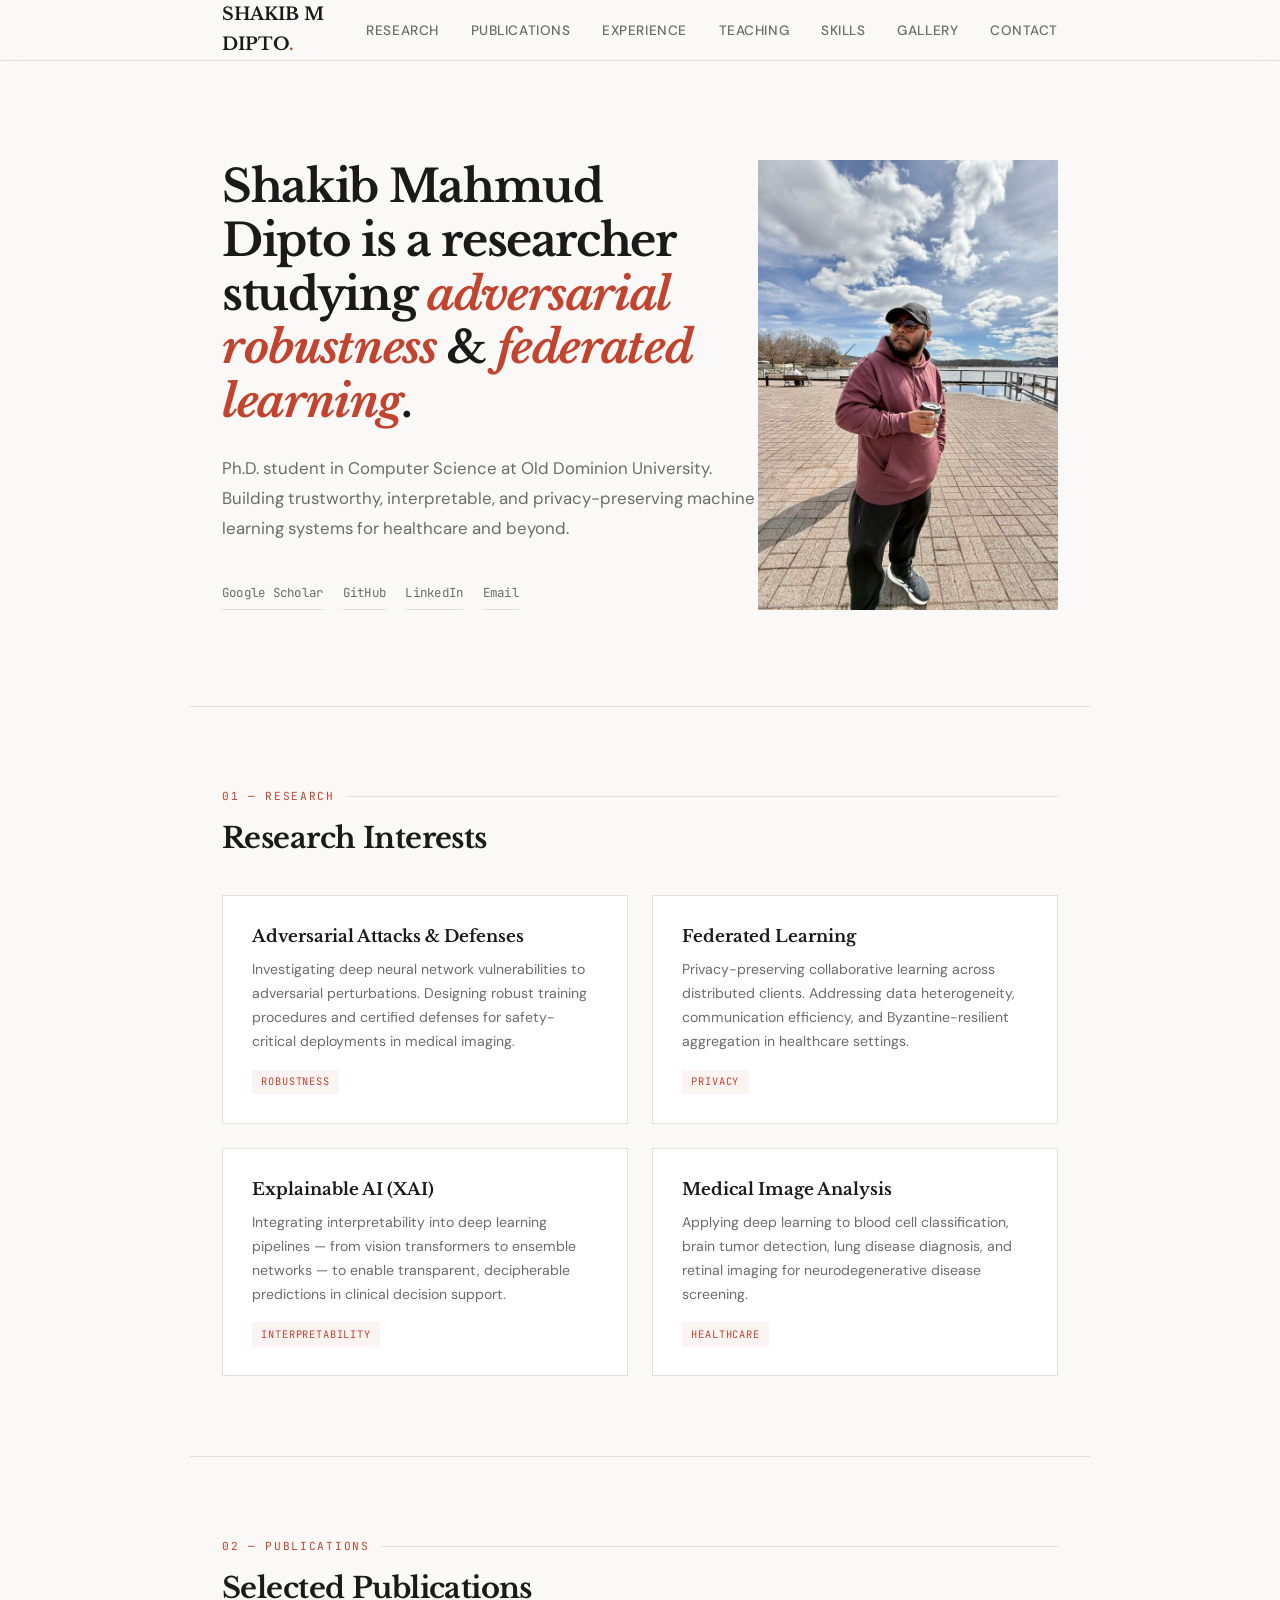
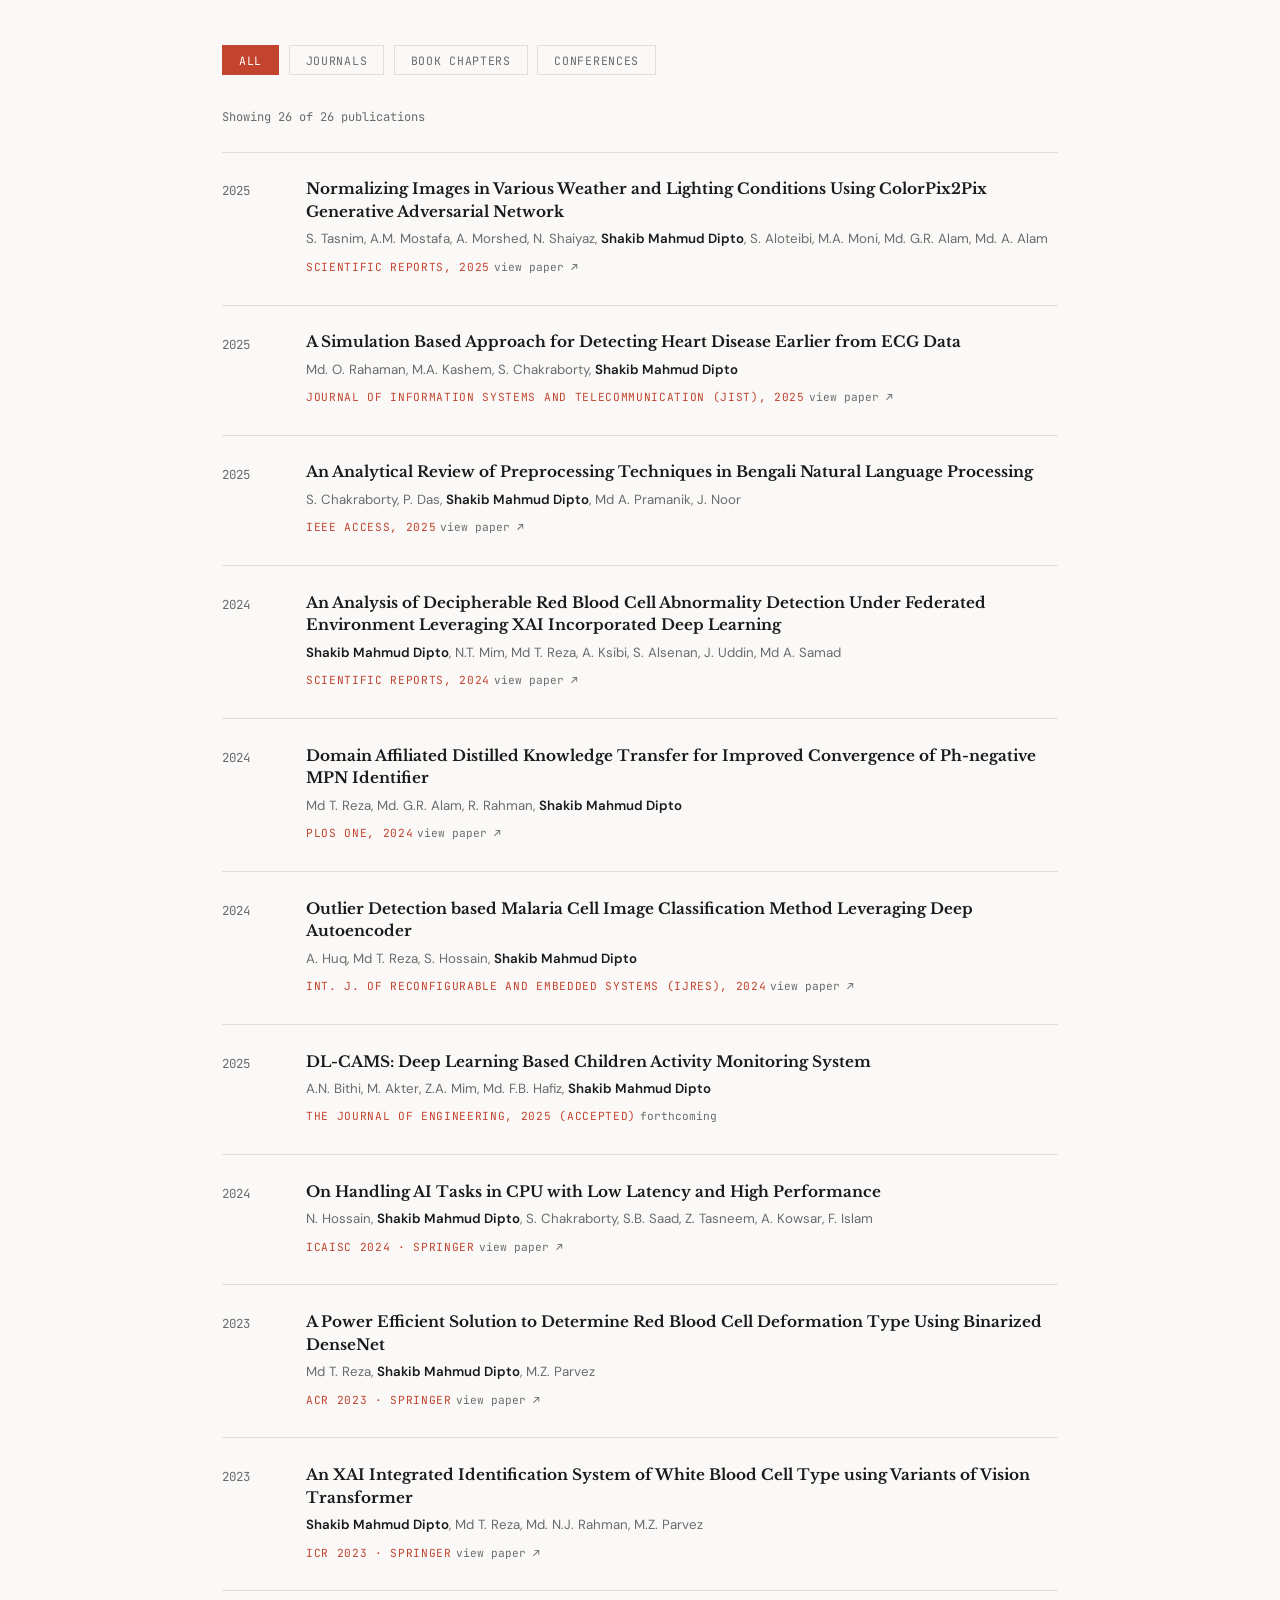
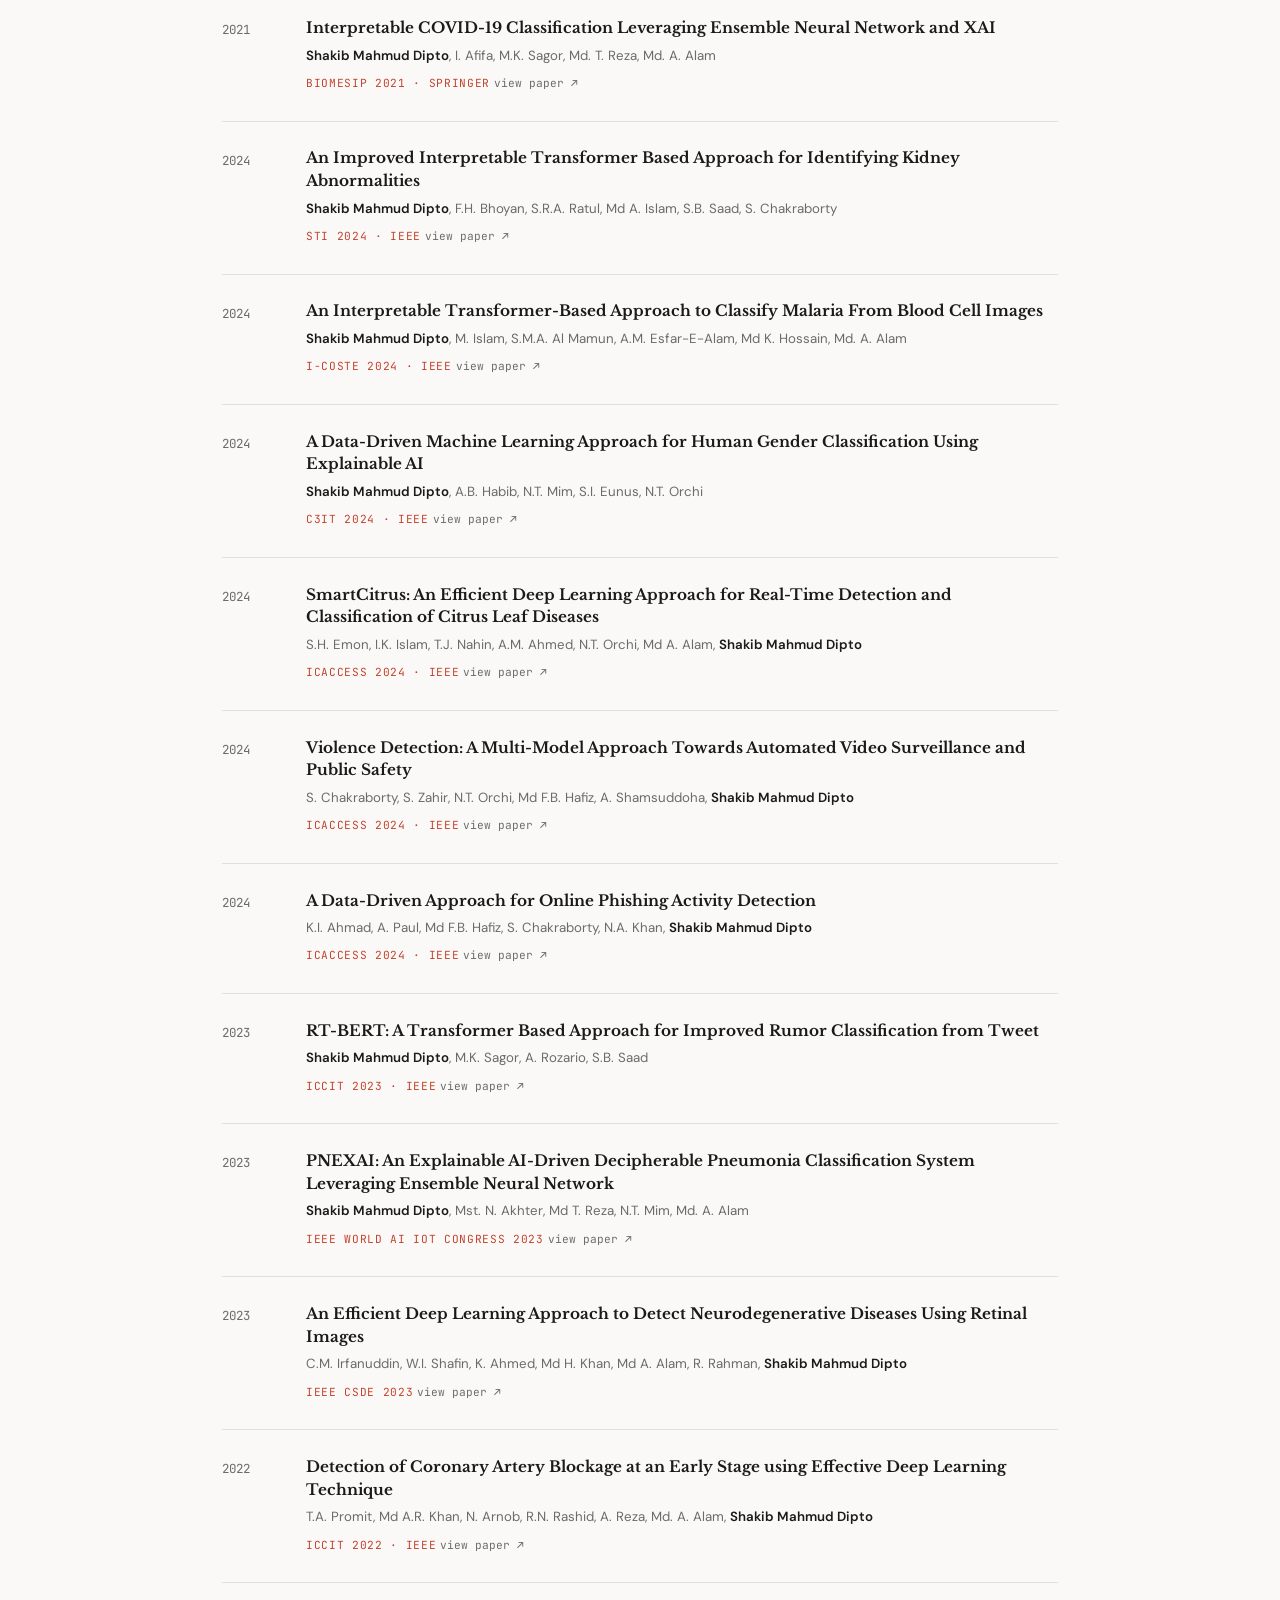
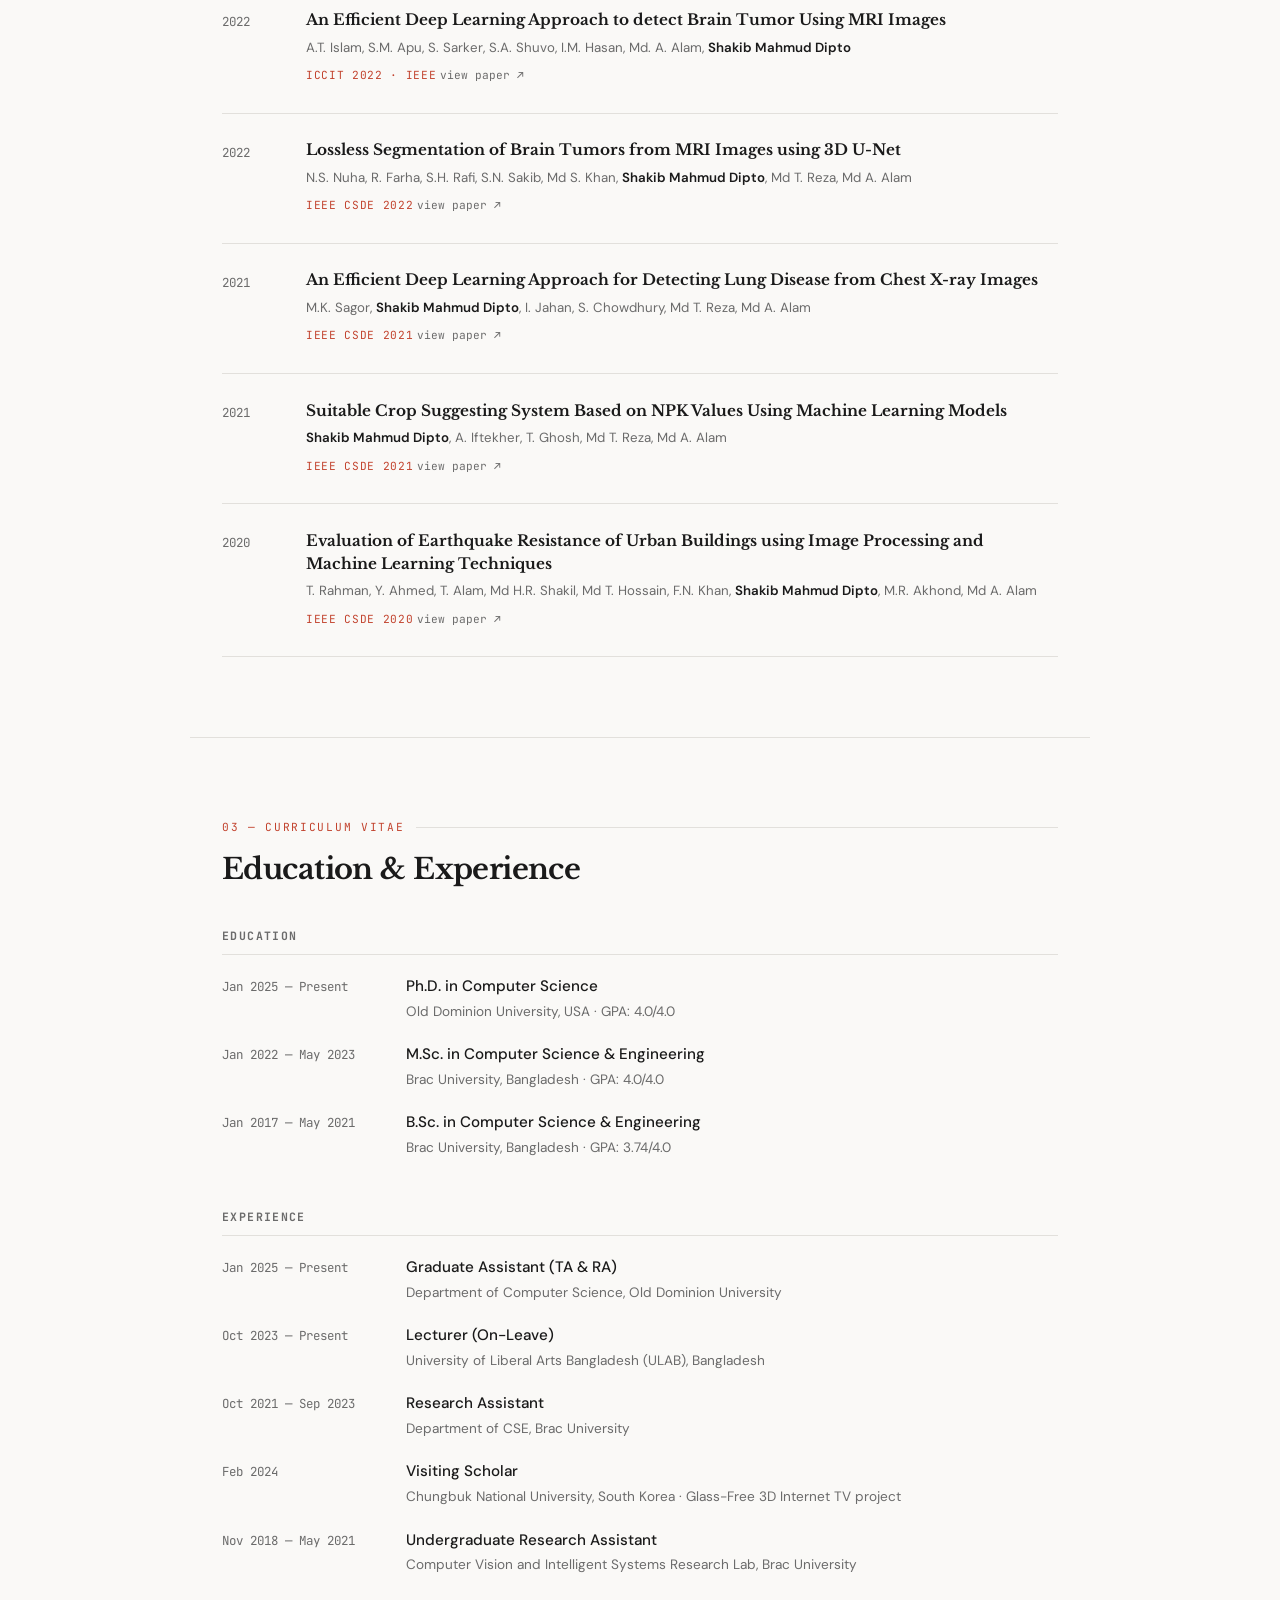
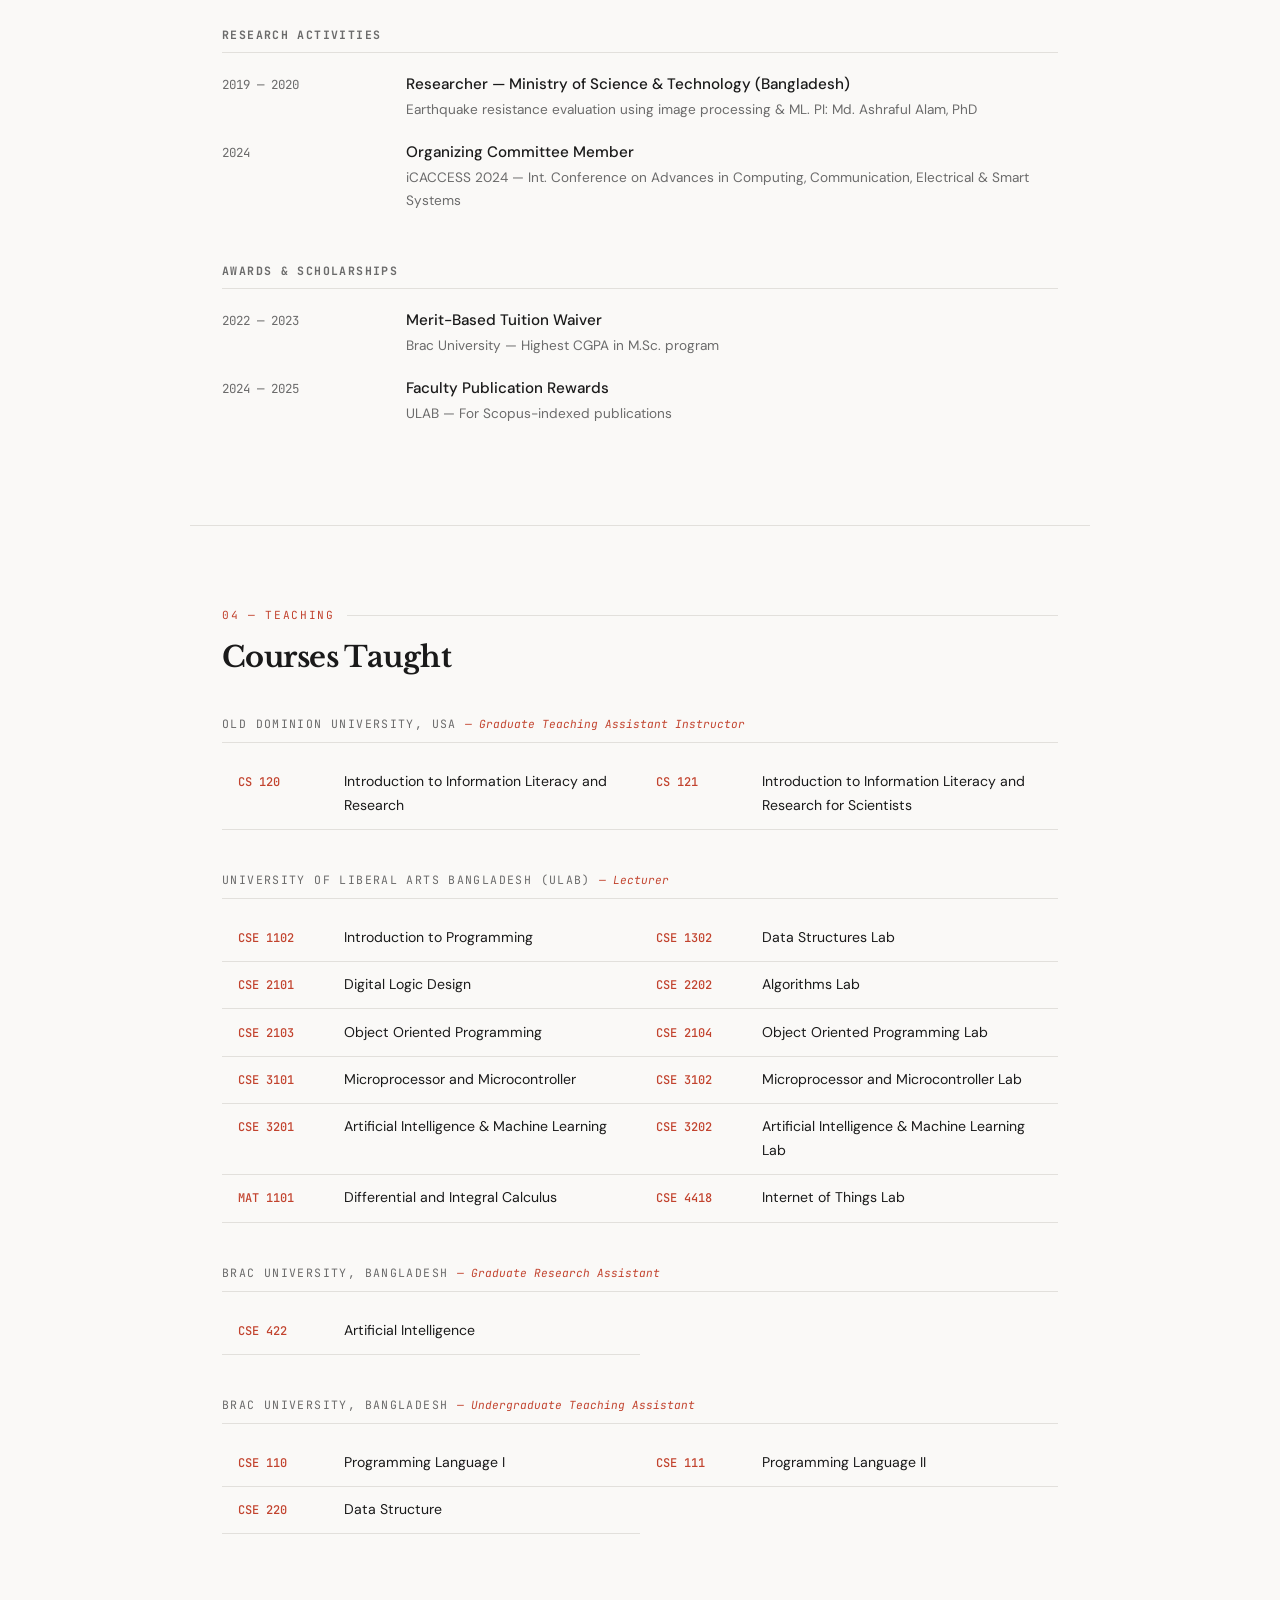
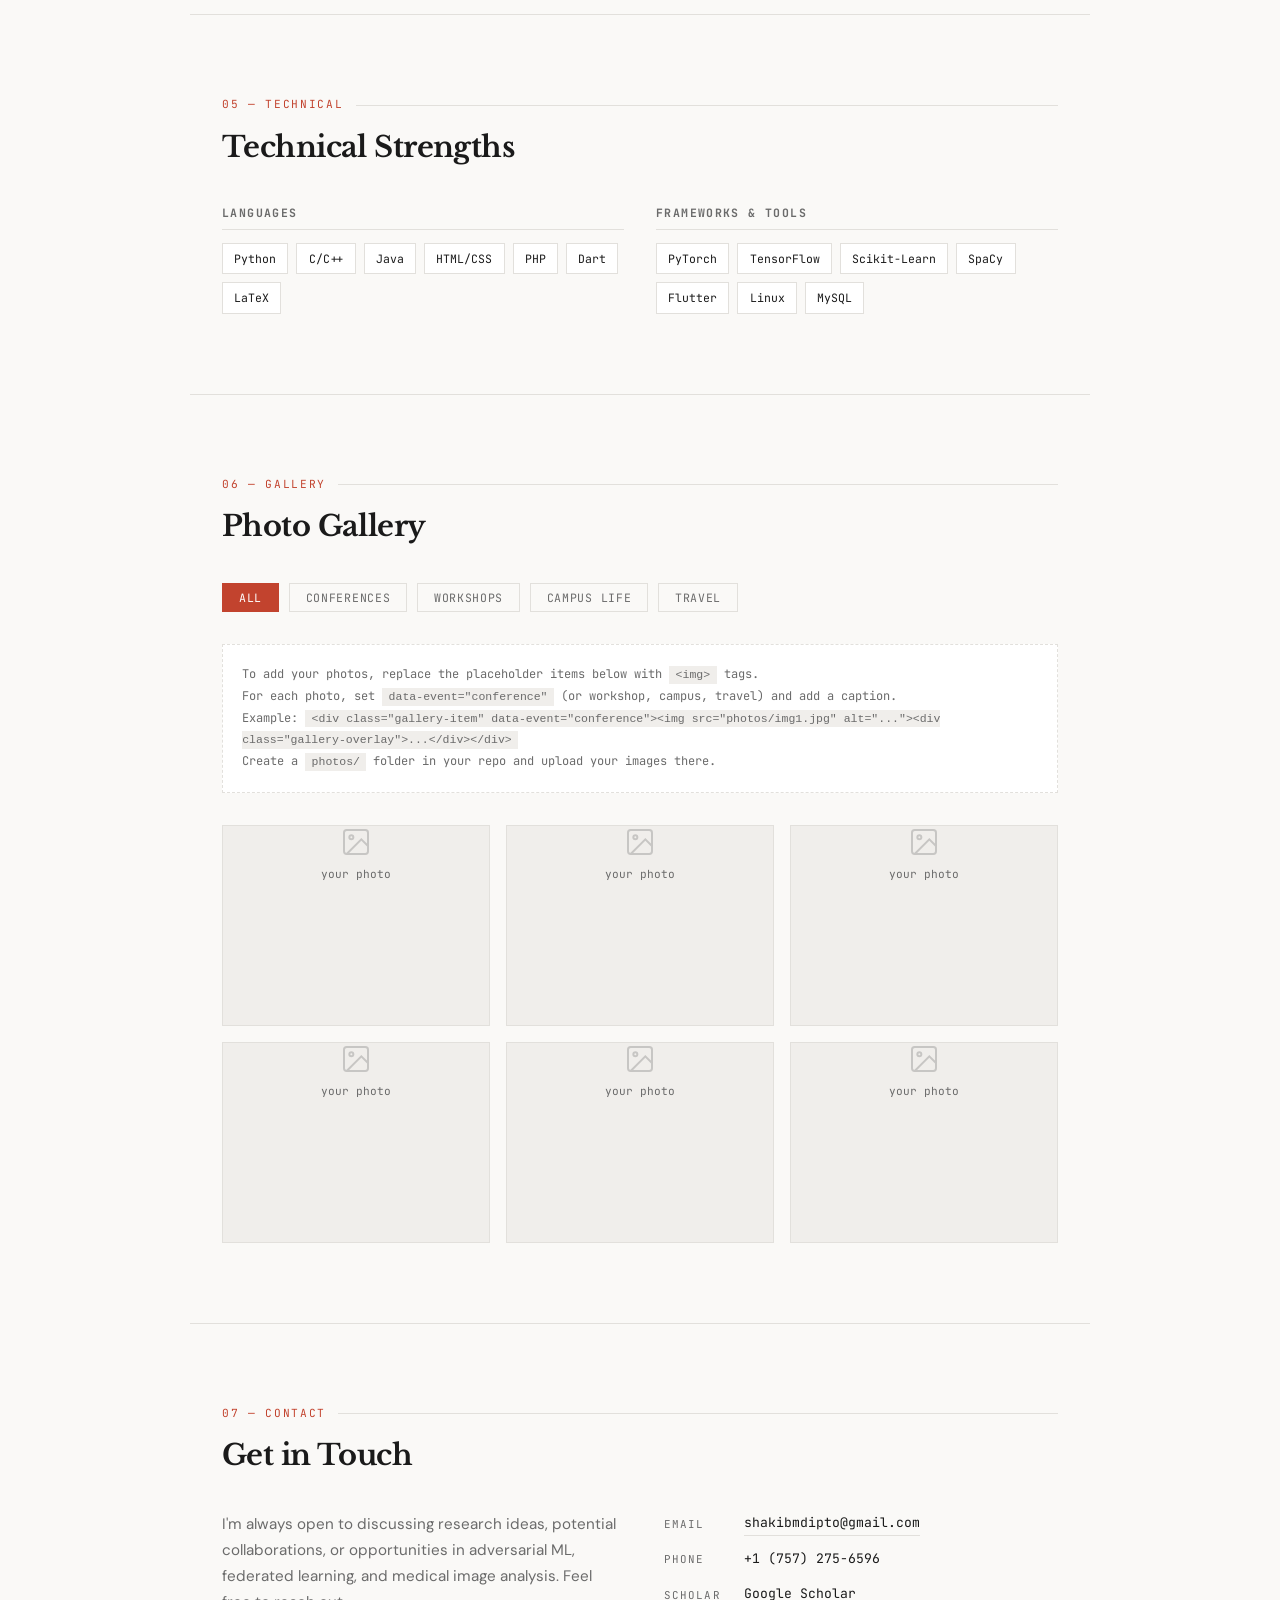
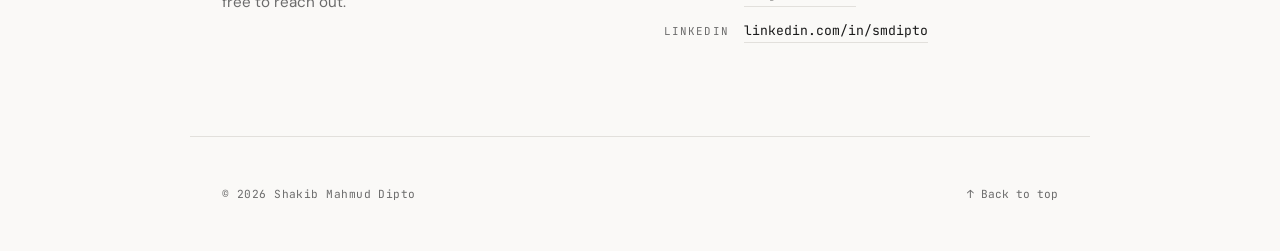
==== index.html @ e820f584 "Update index.html" ====
<!DOCTYPE html>
<html lang="en">
<head>
<meta charset="UTF-8">
<meta name="viewport" content="width=device-width, initial-scale=1.0">
<title>Shakib Mahmud Dipto — Researcher</title>
<link href="https://fonts.googleapis.com/css2?family=Libre+Baskerville:ital,wght@0,400;0,700;1,400&family=DM+Sans:ital,opsz,wght@0,9..40,300;0,9..40,400;0,9..40,500;1,9..40,400&family=JetBrains+Mono:wght@400;500&display=swap" rel="stylesheet">
<style>
  :root {
    --ink: #1a1a1a;
    --paper: #faf9f7;
    --accent: #c2432e;
    --muted: #6b6b6b;
    --border: #e2e0dc;
    --highlight: #f0eeeb;
    --serif: 'Libre Baskerville', Georgia, serif;
    --sans: 'DM Sans', sans-serif;
    --mono: 'JetBrains Mono', monospace;
  }

  * { margin: 0; padding: 0; box-sizing: border-box; }
  html { scroll-behavior: smooth; }

  body {
    font-family: var(--sans);
    background: var(--paper);
    color: var(--ink);
    font-size: 16px;
    line-height: 1.7;
    -webkit-font-smoothing: antialiased;
  }

  ::selection { background: var(--accent); color: white; }

  /* ── NAV ── */
  nav {
    position: fixed; top: 0; width: 100%; z-index: 100;
    background: rgba(250, 249, 247, 0.85);
    backdrop-filter: blur(16px); -webkit-backdrop-filter: blur(16px);
    border-bottom: 1px solid var(--border);
    transition: box-shadow 0.3s;
  }
  nav.scrolled { box-shadow: 0 1px 12px rgba(0,0,0,0.06); }

  nav .nav-inner {
    max-width: 900px; margin: 0 auto; padding: 0 2rem;
    display: flex; justify-content: space-between; align-items: center; height: 60px;
  }

  nav .logo {
    font-family: var(--serif); font-size: 1.1rem; font-weight: 700;
    color: var(--ink); text-decoration: none; letter-spacing: -0.02em;
  }
  nav .logo span { color: var(--accent); }

  nav ul { list-style: none; display: flex; gap: 2rem; }

  nav a {
    text-decoration: none; color: var(--muted); font-size: 0.85rem;
    font-weight: 500; letter-spacing: 0.04em; text-transform: uppercase;
    transition: color 0.2s; position: relative;
  }
  nav ul a::after {
    content: ''; position: absolute; bottom: -4px; left: 0;
    width: 0; height: 1.5px; background: var(--accent); transition: width 0.25s ease;
  }
  nav ul a:hover { color: var(--ink); }
  nav ul a:hover::after { width: 100%; }

  .menu-toggle {
    display: none; background: none; border: none; cursor: pointer;
    width: 28px; height: 20px; position: relative; z-index: 110;
  }
  .menu-toggle span {
    display: block; width: 100%; height: 2px; background: var(--ink);
    position: absolute; left: 0; transition: all 0.3s ease;
  }
  .menu-toggle span:nth-child(1) { top: 0; }
  .menu-toggle span:nth-child(2) { top: 9px; }
  .menu-toggle span:nth-child(3) { top: 18px; }
  .menu-toggle.active span:nth-child(1) { top: 9px; transform: rotate(45deg); }
  .menu-toggle.active span:nth-child(2) { opacity: 0; }
  .menu-toggle.active span:nth-child(3) { top: 9px; transform: rotate(-45deg); }

  /* ── HERO ── */
  .hero {
    max-width: 900px; margin: 0 auto;
    padding: 10rem 2rem 6rem;
    display: grid; grid-template-columns: 1fr 300px; gap: 0; align-items: stretch;
  }

  .hero h1 {
    font-family: var(--serif); font-size: 2.8rem; font-weight: 700;
    line-height: 1.2; letter-spacing: -0.03em; padding-right: 2rem;
  }
  .hero h1 em { font-style: italic; color: var(--accent); }

  .hero p {
    margin-top: 1.5rem; font-size: 1.05rem; color: var(--muted);
    max-width: 540px; line-height: 1.8;
  }

  .hero-links { margin-top: 2rem; display: flex; gap: 1.2rem; flex-wrap: wrap; }
  .hero-links a {
    font-family: var(--mono); font-size: 0.78rem; color: var(--muted);
    text-decoration: none; padding: 0.4rem 0; border-bottom: 1px solid var(--border);
    transition: all 0.2s; letter-spacing: 0.02em;
  }
  .hero-links a:hover { color: var(--accent); border-color: var(--accent); }

  .hero-photo {
    width: 100%; height: 100%; min-height: 320px;
    display: flex; align-items: center; justify-content: center;
    font-family: var(--mono); font-size: 0.7rem; color: var(--muted);
    position: relative; overflow: hidden;
  }
  .hero-photo img {
    width: 100%; height: 100%; object-fit: cover; object-position: center top;
  }

  /* ── SECTIONS ── */
  section { max-width: 900px; margin: 0 auto; padding: 5rem 2rem; }

  .section-label {
    font-family: var(--mono); font-size: 0.7rem; text-transform: uppercase;
    letter-spacing: 0.15em; color: var(--accent); margin-bottom: 0.5rem;
    display: flex; align-items: center; gap: 0.75rem;
  }
  .section-label::after { content: ''; flex: 1; height: 1px; background: var(--border); }

  section h2 {
    font-family: var(--serif); font-size: 1.8rem; font-weight: 700;
    letter-spacing: -0.02em; margin-bottom: 2rem;
  }

  .divider { max-width: 900px; margin: 0 auto; padding: 0 2rem; height: 1px; background: var(--border); }

  /* ── RESEARCH ── */
  .research-grid { display: grid; grid-template-columns: 1fr 1fr; gap: 1.5rem; }

  .research-card {
    border: 1px solid var(--border); padding: 1.8rem; transition: all 0.3s ease;
    position: relative; background: white;
  }
  .research-card::before {
    content: ''; position: absolute; top: 0; left: 0; width: 3px; height: 0;
    background: var(--accent); transition: height 0.3s ease;
  }
  .research-card:hover {
    border-color: var(--accent); transform: translateY(-2px);
    box-shadow: 0 4px 20px rgba(0,0,0,0.04);
  }
  .research-card:hover::before { height: 100%; }

  .research-card h3 {
    font-family: var(--serif); font-size: 1.05rem; font-weight: 700;
    margin-bottom: 0.6rem; line-height: 1.4;
  }
  .research-card p { font-size: 0.88rem; color: var(--muted); line-height: 1.7; }

  .research-tag {
    display: inline-block; font-family: var(--mono); font-size: 0.65rem;
    text-transform: uppercase; letter-spacing: 0.08em; color: var(--accent);
    background: rgba(194, 67, 46, 0.06); padding: 0.2rem 0.6rem; margin-top: 1rem;
  }

  /* ── PUBLICATIONS ── */
  .pub-filter-bar {
    display: flex; gap: 0.6rem; margin-bottom: 2rem; flex-wrap: wrap;
  }
  .pub-filter-btn {
    font-family: var(--mono); font-size: 0.72rem; text-transform: uppercase;
    letter-spacing: 0.06em; padding: 0.4rem 1rem; border: 1px solid var(--border);
    background: none; color: var(--muted); cursor: pointer; transition: all 0.2s;
  }
  .pub-filter-btn:hover { border-color: var(--accent); color: var(--accent); }
  .pub-filter-btn.active {
    background: var(--accent); color: white; border-color: var(--accent);
  }

  .pub-list { list-style: none; }

  .pub-item {
    padding: 1.6rem 0; border-bottom: 1px solid var(--border);
    display: grid; grid-template-columns: 60px 1fr; gap: 1.5rem;
    align-items: start; transition: all 0.2s; cursor: pointer;
    text-decoration: none; color: inherit;
  }
  .pub-item:first-child { border-top: 1px solid var(--border); }
  .pub-item:hover { background: var(--highlight); margin: 0 -1rem; padding-left: 1rem; padding-right: 1rem; }
  .pub-item.hidden { display: none; }

  .pub-external-icon {
    font-family: var(--mono); font-size: 0.7rem; color: var(--muted);
    margin-top: 0.5rem; display: inline-flex; align-items: center; gap: 0.3rem;
    transition: color 0.2s;
  }
  .pub-item:hover .pub-external-icon { color: var(--accent); }

  .pub-year { font-family: var(--mono); font-size: 0.78rem; color: var(--muted); padding-top: 0.15rem; }

  .pub-content h3 {
    font-family: var(--serif); font-size: 0.95rem; font-weight: 700;
    line-height: 1.5; margin-bottom: 0.3rem;
  }
  .pub-authors { font-size: 0.83rem; color: var(--muted); line-height: 1.6; }
  .pub-authors strong { color: var(--ink); font-weight: 600; }

  .pub-venue {
    font-family: var(--mono); font-size: 0.7rem; color: var(--accent);
    text-transform: uppercase; letter-spacing: 0.06em; margin-top: 0.4rem;
    display: inline-block;
  }

  .pub-links { margin-top: 0.5rem; display: flex; gap: 1rem; }
  .pub-links a {
    font-family: var(--mono); font-size: 0.7rem; color: var(--muted);
    text-decoration: none; border-bottom: 1px solid transparent; transition: all 0.2s;
  }
  .pub-links a:hover { color: var(--accent); border-color: var(--accent); }

  .pub-count {
    font-family: var(--mono); font-size: 0.75rem; color: var(--muted);
    margin-bottom: 1.5rem;
  }

  /* ── CV ── */
  .cv-section { margin-bottom: 3rem; }
  .cv-section:last-child { margin-bottom: 0; }

  .cv-section h3 {
    font-family: var(--mono); font-size: 0.72rem; text-transform: uppercase;
    letter-spacing: 0.12em; color: var(--muted); margin-bottom: 1.2rem;
    padding-bottom: 0.5rem; border-bottom: 1px solid var(--border);
  }

  .cv-entry {
    display: grid; grid-template-columns: 160px 1fr; gap: 1.5rem;
    margin-bottom: 1.2rem; align-items: baseline;
  }
  .cv-date { font-family: var(--mono); font-size: 0.78rem; color: var(--muted); }
  .cv-detail h4 { font-size: 0.95rem; font-weight: 500; }
  .cv-detail p { font-size: 0.85rem; color: var(--muted); }

  /* ── SKILLS ── */
  .skills-grid { display: grid; grid-template-columns: 1fr 1fr; gap: 2rem; }
  .skill-group h3 {
    font-family: var(--mono); font-size: 0.72rem; text-transform: uppercase;
    letter-spacing: 0.12em; color: var(--muted); margin-bottom: 0.8rem;
    padding-bottom: 0.4rem; border-bottom: 1px solid var(--border);
  }
  .skill-tags { display: flex; gap: 0.5rem; flex-wrap: wrap; }
  .skill-tag {
    font-family: var(--mono); font-size: 0.72rem; padding: 0.3rem 0.7rem;
    border: 1px solid var(--border); color: var(--ink); background: white;
    transition: all 0.2s;
  }
  .skill-tag:hover { border-color: var(--accent); color: var(--accent); }

  /* ── CONTACT ── */
  .contact-grid { display: grid; grid-template-columns: 1fr 1fr; gap: 3rem; }
  .contact-text p { color: var(--muted); font-size: 0.95rem; margin-bottom: 2rem; }
  .contact-info { list-style: none; }
  .contact-info li {
    font-family: var(--mono); font-size: 0.82rem; margin-bottom: 0.8rem;
    display: flex; gap: 0.6rem; align-items: center;
  }
  .contact-info li span.label {
    color: var(--muted); min-width: 70px; text-transform: uppercase;
    font-size: 0.68rem; letter-spacing: 0.1em;
  }
  .contact-info li a {
    color: var(--ink); text-decoration: none; border-bottom: 1px solid var(--border);
    transition: all 0.2s;
  }
  .contact-info li a:hover { color: var(--accent); border-color: var(--accent); }

  /* ── FOOTER ── */
  footer {
    max-width: 900px; margin: 0 auto; padding: 3rem 2rem;
    border-top: 1px solid var(--border);
    display: flex; justify-content: space-between; align-items: center;
  }
  footer p { font-family: var(--mono); font-size: 0.7rem; color: var(--muted); letter-spacing: 0.04em; }
  .back-to-top {
    font-family: var(--mono); font-size: 0.7rem; color: var(--muted);
    text-decoration: none; transition: color 0.2s;
  }
  .back-to-top:hover { color: var(--accent); }

  /* ── TEACHING ── */
  .teaching-block { margin-bottom: 2.5rem; }
  .teaching-block:last-child { margin-bottom: 0; }

  .teaching-block-header {
    font-family: var(--mono); font-size: 0.72rem; text-transform: uppercase;
    letter-spacing: 0.12em; color: var(--muted); margin-bottom: 1rem;
    padding-bottom: 0.5rem; border-bottom: 1px solid var(--border);
  }
  .teaching-block-header span {
    font-style: italic; text-transform: none; letter-spacing: 0;
    color: var(--accent); font-size: 0.7rem;
  }

  .course-grid {
    display: grid; grid-template-columns: 1fr 1fr; gap: 0;
  }
  .course-item {
    display: flex; align-items: baseline; gap: 1rem;
    padding: 0.7rem 1rem; border-bottom: 1px solid var(--border);
    transition: background 0.2s;
  }
  .course-item:hover { background: var(--highlight); }
  .course-code {
    font-family: var(--mono); font-size: 0.75rem; font-weight: 500;
    color: var(--accent); white-space: nowrap; min-width: 90px;
  }
  .course-name {
    font-size: 0.88rem; color: var(--ink);
  }
  .teaching-note {
    font-family: var(--mono); font-size: 0.72rem; color: var(--muted);
    margin-bottom: 1.5rem; font-style: italic;
  }

  @media (max-width: 768px) {
    .course-grid { grid-template-columns: 1fr; }
  }

  /* ── GALLERY ── */
  .gallery-filter-bar {
    display: flex; gap: 0.6rem; margin-bottom: 2rem; flex-wrap: wrap;
  }
  .gallery-filter-btn {
    font-family: var(--mono); font-size: 0.72rem; text-transform: uppercase;
    letter-spacing: 0.06em; padding: 0.4rem 1rem; border: 1px solid var(--border);
    background: none; color: var(--muted); cursor: pointer; transition: all 0.2s;
  }
  .gallery-filter-btn:hover { border-color: var(--accent); color: var(--accent); }
  .gallery-filter-btn.active {
    background: var(--accent); color: white; border-color: var(--accent);
  }

  .gallery-grid {
    display: grid; grid-template-columns: repeat(3, 1fr); gap: 1rem;
  }

  .gallery-item {
    position: relative; overflow: hidden; border: 1px solid var(--border);
    aspect-ratio: 4/3; cursor: pointer; background: var(--highlight);
    transition: all 0.3s ease;
  }
  .gallery-item.hidden { display: none; }
  .gallery-item:hover { border-color: var(--accent); transform: translateY(-2px); box-shadow: 0 4px 20px rgba(0,0,0,0.06); }

  .gallery-item img {
    width: 100%; height: 100%; object-fit: cover;
    transition: transform 0.4s ease;
  }
  .gallery-item:hover img { transform: scale(1.05); }

  .gallery-overlay {
    position: absolute; bottom: 0; left: 0; right: 0;
    padding: 1.2rem; background: linear-gradient(transparent, rgba(0,0,0,0.75));
    transform: translateY(100%); transition: transform 0.3s ease;
  }
  .gallery-item:hover .gallery-overlay { transform: translateY(0); }

  .gallery-overlay h4 {
    font-family: var(--sans); font-size: 0.85rem; font-weight: 500;
    color: white; margin-bottom: 0.15rem;
  }
  .gallery-overlay span {
    font-family: var(--mono); font-size: 0.65rem; color: rgba(255,255,255,0.7);
    text-transform: uppercase; letter-spacing: 0.06em;
  }

  .gallery-placeholder {
    display: flex; flex-direction: column; align-items: center; justify-content: center;
    font-family: var(--mono); font-size: 0.7rem; color: var(--muted);
    gap: 0.4rem;
  }
  .gallery-placeholder svg { opacity: 0.3; }

  /* Lightbox */
  .lightbox {
    display: none; position: fixed; inset: 0; z-index: 1000;
    background: rgba(0,0,0,0.9); align-items: center; justify-content: center;
    opacity: 0; transition: opacity 0.3s ease;
  }
  .lightbox.active { display: flex; opacity: 1; }

  .lightbox img {
    max-width: 90vw; max-height: 85vh; object-fit: contain;
    border: 2px solid rgba(255,255,255,0.1);
  }

  .lightbox-caption {
    position: absolute; bottom: 2rem; left: 50%; transform: translateX(-50%);
    text-align: center; color: white;
  }
  .lightbox-caption h4 {
    font-family: var(--sans); font-size: 1rem; font-weight: 500; margin-bottom: 0.2rem;
  }
  .lightbox-caption span {
    font-family: var(--mono); font-size: 0.72rem; color: rgba(255,255,255,0.6);
    text-transform: uppercase; letter-spacing: 0.06em;
  }

  .lightbox-close {
    position: absolute; top: 1.5rem; right: 2rem;
    font-family: var(--mono); font-size: 1.5rem; color: rgba(255,255,255,0.6);
    background: none; border: none; cursor: pointer; transition: color 0.2s;
    line-height: 1;
  }
  .lightbox-close:hover { color: white; }

  .lightbox-nav {
    position: absolute; top: 50%; transform: translateY(-50%);
    font-size: 2rem; color: rgba(255,255,255,0.5); background: none;
    border: none; cursor: pointer; transition: color 0.2s; padding: 1rem;
  }
  .lightbox-nav:hover { color: white; }
  .lightbox-prev { left: 1rem; }
  .lightbox-next { right: 1rem; }

  .gallery-instructions {
    font-family: var(--mono); font-size: 0.75rem; color: var(--muted);
    margin-bottom: 2rem; padding: 1.2rem; border: 1px dashed var(--border);
    background: white; line-height: 1.8;
  }
  .gallery-instructions code {
    background: var(--highlight); padding: 0.15rem 0.4rem; font-size: 0.72rem;
  }

  @media (max-width: 768px) {
    .gallery-grid { grid-template-columns: repeat(2, 1fr); }
  }
  @media (max-width: 480px) {
    .gallery-grid { grid-template-columns: 1fr; }
  }

  /* ── ANIMATIONS ── */
  .fade-in {
    opacity: 0; transform: translateY(18px);
    transition: opacity 0.6s ease, transform 0.6s ease;
  }
  .fade-in.visible { opacity: 1; transform: translateY(0); }

  /* ── RESPONSIVE ── */
  @media (max-width: 768px) {
    .hero { grid-template-columns: 1fr; padding: 8rem 1.5rem 4rem; }
    .hero-photo { width: 100%; height: 250px; min-height: unset; order: -1; }
    .hero h1 { font-size: 2rem; padding-right: 0; }
    nav ul { display: none; }
    nav ul.open {
      display: flex; flex-direction: column; position: fixed; inset: 0;
      background: var(--paper); justify-content: center; align-items: center;
      gap: 2.5rem; z-index: 105;
    }
    nav ul.open a { font-size: 1.1rem; }
    .menu-toggle { display: block; }
    .research-grid { grid-template-columns: 1fr; }
    .pub-item { grid-template-columns: 1fr; gap: 0.3rem; }
    .cv-entry { grid-template-columns: 1fr; gap: 0.3rem; }
    .contact-grid { grid-template-columns: 1fr; gap: 2rem; }
    .skills-grid { grid-template-columns: 1fr; }
    section { padding: 3.5rem 1.5rem; }
    section h2 { font-size: 1.5rem; }
  }
</style>
</head>
<body>

<!-- NAV -->
<nav id="navbar">
  <div class="nav-inner">
    <a href="#" class="logo">Shakib M Dipto<span>.</span></a>
    <button class="menu-toggle" id="menuToggle" aria-label="Toggle menu">
      <span></span><span></span><span></span>
    </button>
    <ul id="navMenu">
      <li><a href="#research">Research</a></li>
      <li><a href="#publications">Publications</a></li>
      <li><a href="#experience">Experience</a></li>
      <li><a href="#teaching">Teaching</a></li>
      <li><a href="#skills">Skills</a></li>
      <li><a href="#gallery">Gallery</a></li>
      <li><a href="#contact">Contact</a></li>
    </div>
  </div>
</nav>

<!-- HERO -->
<header class="hero" id="top">
  <div class="fade-in">
    <h1>Shakib Mahmud Dipto is a researcher studying <em>adversarial robustness</em> &amp; <em>federated learning</em>.</h1>
    <p>Ph.D. student in Computer Science at Old Dominion University. Building trustworthy, interpretable, and privacy-preserving machine learning systems for healthcare and beyond.</p>
    <div class="hero-links">
      <a href="https://scholar.google.com/citations?user=YOUR_ID" target="_blank">Google Scholar</a>
      <a href="https://github.com/YOUR_USERNAME" target="_blank">GitHub</a>
      <a href="https://linkedin.com/in/smdipto" target="_blank">LinkedIn</a>
      <a href="mailto:shakibmdipto@gmail.com">Email</a>
    </div>
  </div>
  <div class="hero-photo fade-in">
  <img src="photos/profile.jpeg" alt="Shakib Mahmud Dipto">
</div>
</header>

<div class="divider"></div>

<!-- RESEARCH -->
<section id="research">
  <div class="fade-in">
    <div class="section-label">01 — Research</div>
    <h2>Research Interests</h2>
  </div>
  <div class="research-grid">
    <div class="research-card fade-in">
      <h3>Adversarial Attacks &amp; Defenses</h3>
      <p>Investigating deep neural network vulnerabilities to adversarial perturbations. Designing robust training procedures and certified defenses for safety-critical deployments in medical imaging.</p>
      <span class="research-tag">Robustness</span>
    </div>
    <div class="research-card fade-in">
      <h3>Federated Learning</h3>
      <p>Privacy-preserving collaborative learning across distributed clients. Addressing data heterogeneity, communication efficiency, and Byzantine-resilient aggregation in healthcare settings.</p>
      <span class="research-tag">Privacy</span>
    </div>
    <div class="research-card fade-in">
      <h3>Explainable AI (XAI)</h3>
      <p>Integrating interpretability into deep learning pipelines — from vision transformers to ensemble networks — to enable transparent, decipherable predictions in clinical decision support.</p>
      <span class="research-tag">Interpretability</span>
    </div>
    <div class="research-card fade-in">
      <h3>Medical Image Analysis</h3>
      <p>Applying deep learning to blood cell classification, brain tumor detection, lung disease diagnosis, and retinal imaging for neurodegenerative disease screening.</p>
      <span class="research-tag">Healthcare</span>
    </div>
  </div>
</section>

<div class="divider"></div>

<!-- PUBLICATIONS -->
<section id="publications">
  <div class="fade-in">
    <div class="section-label">02 — Publications</div>
    <h2>Selected Publications</h2>
  </div>

  <div class="pub-filter-bar fade-in">
    <button class="pub-filter-btn active" data-filter="all">All</button>
    <button class="pub-filter-btn" data-filter="journal">Journals</button>
    <button class="pub-filter-btn" data-filter="book">Book Chapters</button>
    <button class="pub-filter-btn" data-filter="conference">Conferences</button>
  </div>
  <div class="pub-count fade-in" id="pubCount"></div>

  <div class="pub-list">

    <!-- JOURNALS -->
    <a class="pub-item fade-in" data-type="journal" href="https://doi.org/10.1038/s41598-025-08675-y" target="_blank" rel="noopener">
      <span class="pub-year">2025</span>
      <div class="pub-content">
        <h3>Normalizing Images in Various Weather and Lighting Conditions Using ColorPix2Pix Generative Adversarial Network</h3>
        <p class="pub-authors">S. Tasnim, A.M. Mostafa, A. Morshed, N. Shaiyaz, <strong>Shakib Mahmud Dipto</strong>, S. Aloteibi, M.A. Moni, Md. G.R. Alam, Md. A. Alam</p>
        <span class="pub-venue">Scientific Reports, 2025</span>
      <span class="pub-external-icon">view paper ↗</span></div>
    </a>

    <a class="pub-item fade-in" data-type="journal" href="https://doi.org/10.61882/jist.47968.13.51.232" target="_blank" rel="noopener">
      <span class="pub-year">2025</span>
      <div class="pub-content">
        <h3>A Simulation Based Approach for Detecting Heart Disease Earlier from ECG Data</h3>
        <p class="pub-authors">Md. O. Rahaman, M.A. Kashem, S. Chakraborty, <strong>Shakib Mahmud Dipto</strong></p>
        <span class="pub-venue">Journal of Information Systems and Telecommunication (JIST), 2025</span>
      <span class="pub-external-icon">view paper ↗</span></div>
    </a>

    <a class="pub-item fade-in" data-type="journal" href="https://doi.org/10.1109/ACCESS.2025.3574234" target="_blank" rel="noopener">
      <span class="pub-year">2025</span>
      <div class="pub-content">
        <h3>An Analytical Review of Preprocessing Techniques in Bengali Natural Language Processing</h3>
        <p class="pub-authors">S. Chakraborty, P. Das, <strong>Shakib Mahmud Dipto</strong>, Md A. Pramanik, J. Noor</p>
        <span class="pub-venue">IEEE Access, 2025</span>
      <span class="pub-external-icon">view paper ↗</span></div>
    </a>

    <a class="pub-item fade-in" data-type="journal" href="https://doi.org/10.1038/s41598-024-76359-0" target="_blank" rel="noopener">
      <span class="pub-year">2024</span>
      <div class="pub-content">
        <h3>An Analysis of Decipherable Red Blood Cell Abnormality Detection Under Federated Environment Leveraging XAI Incorporated Deep Learning</h3>
        <p class="pub-authors"><strong>Shakib Mahmud Dipto</strong>, N.T. Mim, Md T. Reza, A. Ksibi, S. Alsenan, J. Uddin, Md A. Samad</p>
        <span class="pub-venue">Scientific Reports, 2024</span>
      <span class="pub-external-icon">view paper ↗</span></div>
    </a>

    <a class="pub-item fade-in" data-type="journal" href="https://doi.org/10.1371/journal.pone.0303541" target="_blank" rel="noopener">
      <span class="pub-year">2024</span>
      <div class="pub-content">
        <h3>Domain Affiliated Distilled Knowledge Transfer for Improved Convergence of Ph-negative MPN Identifier</h3>
        <p class="pub-authors">Md T. Reza, Md. G.R. Alam, R. Rahman, <strong>Shakib Mahmud Dipto</strong></p>
        <span class="pub-venue">PLOS ONE, 2024</span>
      <span class="pub-external-icon">view paper ↗</span></div>
    </a>

    <a class="pub-item fade-in" data-type="journal" href="https://doi.org/10.11591/ijres.v13.i1.pp171-178" target="_blank" rel="noopener">
      <span class="pub-year">2024</span>
      <div class="pub-content">
        <h3>Outlier Detection based Malaria Cell Image Classification Method Leveraging Deep Autoencoder</h3>
        <p class="pub-authors">A. Huq, Md T. Reza, S. Hossain, <strong>Shakib Mahmud Dipto</strong></p>
        <span class="pub-venue">Int. J. of Reconfigurable and Embedded Systems (IJRES), 2024</span>
      <span class="pub-external-icon">view paper ↗</span></div>
    </a>

    <a class="pub-item fade-in" data-type="journal" href="#" onclick="return false;">
      <span class="pub-year">2025</span>
      <div class="pub-content">
        <h3>DL-CAMS: Deep Learning Based Children Activity Monitoring System</h3>
        <p class="pub-authors">A.N. Bithi, M. Akter, Z.A. Mim, Md. F.B. Hafiz, <strong>Shakib Mahmud Dipto</strong></p>
        <span class="pub-venue">The Journal of Engineering, 2025 (Accepted)</span>
      <span class="pub-external-icon">forthcoming</span></div>
    </a>

    <!-- BOOK CHAPTERS -->
    <a class="pub-item fade-in" data-type="book" href="https://doi.org/10.1007/978-3-031-84356-3_9" target="_blank" rel="noopener">
      <span class="pub-year">2024</span>
      <div class="pub-content">
        <h3>On Handling AI Tasks in CPU with Low Latency and High Performance</h3>
        <p class="pub-authors">N. Hossain, <strong>Shakib Mahmud Dipto</strong>, S. Chakraborty, S.B. Saad, Z. Tasneem, A. Kowsar, F. Islam</p>
        <span class="pub-venue">ICAISC 2024 · Springer</span>
      <span class="pub-external-icon">view paper ↗</span></div>
    </a>

    <a class="pub-item fade-in" data-type="book" href="https://doi.org/10.1007/978-3-031-33743-7_21" target="_blank" rel="noopener">
      <span class="pub-year">2023</span>
      <div class="pub-content">
        <h3>A Power Efficient Solution to Determine Red Blood Cell Deformation Type Using Binarized DenseNet</h3>
        <p class="pub-authors">Md T. Reza, <strong>Shakib Mahmud Dipto</strong>, M.Z. Parvez</p>
        <span class="pub-venue">ACR 2023 · Springer</span>
      <span class="pub-external-icon">view paper ↗</span></div>
    </a>

    <a class="pub-item fade-in" data-type="book" href="https://doi.org/10.1007/978-3-031-35308-6_26" target="_blank" rel="noopener">
      <span class="pub-year">2023</span>
      <div class="pub-content">
        <h3>An XAI Integrated Identification System of White Blood Cell Type using Variants of Vision Transformer</h3>
        <p class="pub-authors"><strong>Shakib Mahmud Dipto</strong>, Md T. Reza, Md. N.J. Rahman, M.Z. Parvez</p>
        <span class="pub-venue">ICR 2023 · Springer</span>
      <span class="pub-external-icon">view paper ↗</span></div>
    </a>

    <a class="pub-item fade-in" data-type="book" href="https://doi.org/10.1007/978-3-030-88163-4_33" target="_blank" rel="noopener">
      <span class="pub-year">2021</span>
      <div class="pub-content">
        <h3>Interpretable COVID-19 Classification Leveraging Ensemble Neural Network and XAI</h3>
        <p class="pub-authors"><strong>Shakib Mahmud Dipto</strong>, I. Afifa, M.K. Sagor, Md. T. Reza, Md. A. Alam</p>
        <span class="pub-venue">BIOMESIP 2021 · Springer</span>
      <span class="pub-external-icon">view paper ↗</span></div>
    </a>

    <!-- CONFERENCES -->
    <a class="pub-item fade-in" data-type="conference" href="https://doi.org/10.1109/STI64222.2024.10951072" target="_blank" rel="noopener">
      <span class="pub-year">2024</span>
      <div class="pub-content">
        <h3>An Improved Interpretable Transformer Based Approach for Identifying Kidney Abnormalities</h3>
        <p class="pub-authors"><strong>Shakib Mahmud Dipto</strong>, F.H. Bhoyan, S.R.A. Ratul, Md A. Islam, S.B. Saad, S. Chakraborty</p>
        <span class="pub-venue">STI 2024 · IEEE</span>
      <span class="pub-external-icon">view paper ↗</span></div>
    </a>

    <a class="pub-item fade-in" data-type="conference" href="https://doi.org/10.1109/i-COSTE63786.2024.11024978" target="_blank" rel="noopener">
      <span class="pub-year">2024</span>
      <div class="pub-content">
        <h3>An Interpretable Transformer-Based Approach to Classify Malaria From Blood Cell Images</h3>
        <p class="pub-authors"><strong>Shakib Mahmud Dipto</strong>, M. Islam, S.M.A. Al Mamun, A.M. Esfar-E-Alam, Md K. Hossain, Md. A. Alam</p>
        <span class="pub-venue">i-COSTE 2024 · IEEE</span>
      <span class="pub-external-icon">view paper ↗</span></div>
    </a>

    <a class="pub-item fade-in" data-type="conference" href="https://doi.org/10.1109/C3IT60531.2024.10829469" target="_blank" rel="noopener">
      <span class="pub-year">2024</span>
      <div class="pub-content">
        <h3>A Data-Driven Machine Learning Approach for Human Gender Classification Using Explainable AI</h3>
        <p class="pub-authors"><strong>Shakib Mahmud Dipto</strong>, A.B. Habib, N.T. Mim, S.I. Eunus, N.T. Orchi</p>
        <span class="pub-venue">C3IT 2024 · IEEE</span>
      <span class="pub-external-icon">view paper ↗</span></div>
    </a>

    <a class="pub-item fade-in" data-type="conference" href="https://doi.org/10.1109/iCACCESS61735.2024.10499517" target="_blank" rel="noopener">
      <span class="pub-year">2024</span>
      <div class="pub-content">
        <h3>SmartCitrus: An Efficient Deep Learning Approach for Real-Time Detection and Classification of Citrus Leaf Diseases</h3>
        <p class="pub-authors">S.H. Emon, I.K. Islam, T.J. Nahin, A.M. Ahmed, N.T. Orchi, Md A. Alam, <strong>Shakib Mahmud Dipto</strong></p>
        <span class="pub-venue">iCACCESS 2024 · IEEE</span>
      <span class="pub-external-icon">view paper ↗</span></div>
    </a>

    <a class="pub-item fade-in" data-type="conference" href="https://doi.org/10.1109/iCACCESS61735.2024.10499466" target="_blank" rel="noopener">
      <span class="pub-year">2024</span>
      <div class="pub-content">
        <h3>Violence Detection: A Multi-Model Approach Towards Automated Video Surveillance and Public Safety</h3>
        <p class="pub-authors">S. Chakraborty, S. Zahir, N.T. Orchi, Md F.B. Hafiz, A. Shamsuddoha, <strong>Shakib Mahmud Dipto</strong></p>
        <span class="pub-venue">iCACCESS 2024 · IEEE</span>
      <span class="pub-external-icon">view paper ↗</span></div>
    </a>

    <a class="pub-item fade-in" data-type="conference" href="https://doi.org/10.1109/iCACCESS61735.2024.10499630" target="_blank" rel="noopener">
      <span class="pub-year">2024</span>
      <div class="pub-content">
        <h3>A Data-Driven Approach for Online Phishing Activity Detection</h3>
        <p class="pub-authors">K.I. Ahmad, A. Paul, Md F.B. Hafiz, S. Chakraborty, N.A. Khan, <strong>Shakib Mahmud Dipto</strong></p>
        <span class="pub-venue">iCACCESS 2024 · IEEE</span>
      <span class="pub-external-icon">view paper ↗</span></div>
    </a>

    <a class="pub-item fade-in" data-type="conference" href="https://doi.org/10.1109/ICCIT60459.2023.10441601" target="_blank" rel="noopener">
      <span class="pub-year">2023</span>
      <div class="pub-content">
        <h3>RT-BERT: A Transformer Based Approach for Improved Rumor Classification from Tweet</h3>
        <p class="pub-authors"><strong>Shakib Mahmud Dipto</strong>, M.K. Sagor, A. Rozario, S.B. Saad</p>
        <span class="pub-venue">ICCIT 2023 · IEEE</span>
      <span class="pub-external-icon">view paper ↗</span></div>
    </a>

    <a class="pub-item fade-in" data-type="conference" href="https://doi.org/10.1109/AIIoT58121.2023.10174549" target="_blank" rel="noopener">
      <span class="pub-year">2023</span>
      <div class="pub-content">
        <h3>PNEXAI: An Explainable AI-Driven Decipherable Pneumonia Classification System Leveraging Ensemble Neural Network</h3>
        <p class="pub-authors"><strong>Shakib Mahmud Dipto</strong>, Mst. N. Akhter, Md T. Reza, N.T. Mim, Md. A. Alam</p>
        <span class="pub-venue">IEEE World AI IoT Congress 2023</span>
      <span class="pub-external-icon">view paper ↗</span></div>
    </a>

    <a class="pub-item fade-in" data-type="conference" href="https://doi.org/10.1109/CSDE59766.2023.10487730" target="_blank" rel="noopener">
      <span class="pub-year">2023</span>
      <div class="pub-content">
        <h3>An Efficient Deep Learning Approach to Detect Neurodegenerative Diseases Using Retinal Images</h3>
        <p class="pub-authors">C.M. Irfanuddin, W.I. Shafin, K. Ahmed, Md H. Khan, Md A. Alam, R. Rahman, <strong>Shakib Mahmud Dipto</strong></p>
        <span class="pub-venue">IEEE CSDE 2023</span>
      <span class="pub-external-icon">view paper ↗</span></div>
    </a>

    <a class="pub-item fade-in" data-type="conference" href="https://doi.org/10.1109/ICCIT57492.2022.10055691" target="_blank" rel="noopener">
      <span class="pub-year">2022</span>
      <div class="pub-content">
        <h3>Detection of Coronary Artery Blockage at an Early Stage using Effective Deep Learning Technique</h3>
        <p class="pub-authors">T.A. Promit, Md A.R. Khan, N. Arnob, R.N. Rashid, A. Reza, Md. A. Alam, <strong>Shakib Mahmud Dipto</strong></p>
        <span class="pub-venue">ICCIT 2022 · IEEE</span>
      <span class="pub-external-icon">view paper ↗</span></div>
    </a>

    <a class="pub-item fade-in" data-type="conference" href="https://doi.org/10.1109/ICCIT57492.2022.10054999" target="_blank" rel="noopener">
      <span class="pub-year">2022</span>
      <div class="pub-content">
        <h3>An Efficient Deep Learning Approach to detect Brain Tumor Using MRI Images</h3>
        <p class="pub-authors">A.T. Islam, S.M. Apu, S. Sarker, S.A. Shuvo, I.M. Hasan, Md. A. Alam, <strong>Shakib Mahmud Dipto</strong></p>
        <span class="pub-venue">ICCIT 2022 · IEEE</span>
      <span class="pub-external-icon">view paper ↗</span></div>
    </a>

    <a class="pub-item fade-in" data-type="conference" href="https://doi.org/10.1109/CSDE56538.2022.10089263" target="_blank" rel="noopener">
      <span class="pub-year">2022</span>
      <div class="pub-content">
        <h3>Lossless Segmentation of Brain Tumors from MRI Images using 3D U-Net</h3>
        <p class="pub-authors">N.S. Nuha, R. Farha, S.H. Rafi, S.N. Sakib, Md S. Khan, <strong>Shakib Mahmud Dipto</strong>, Md T. Reza, Md A. Alam</p>
        <span class="pub-venue">IEEE CSDE 2022</span>
      <span class="pub-external-icon">view paper ↗</span></div>
    </a>

    <a class="pub-item fade-in" data-type="conference" href="https://doi.org/10.1109/CSDE53843.2021.9718454" target="_blank" rel="noopener">
      <span class="pub-year">2021</span>
      <div class="pub-content">
        <h3>An Efficient Deep Learning Approach for Detecting Lung Disease from Chest X-ray Images</h3>
        <p class="pub-authors">M.K. Sagor, <strong>Shakib Mahmud Dipto</strong>, I. Jahan, S. Chowdhury, Md T. Reza, Md A. Alam</p>
        <span class="pub-venue">IEEE CSDE 2021</span>
      <span class="pub-external-icon">view paper ↗</span></div>
    </a>

    <a class="pub-item fade-in" data-type="conference" href="https://doi.org/10.1109/CSDE53843.2021.9718374" target="_blank" rel="noopener">
      <span class="pub-year">2021</span>
      <div class="pub-content">
        <h3>Suitable Crop Suggesting System Based on NPK Values Using Machine Learning Models</h3>
        <p class="pub-authors"><strong>Shakib Mahmud Dipto</strong>, A. Iftekher, T. Ghosh, Md T. Reza, Md A. Alam</p>
        <span class="pub-venue">IEEE CSDE 2021</span>
      <span class="pub-external-icon">view paper ↗</span></div>
    </a>

    <a class="pub-item fade-in" data-type="conference" href="https://doi.org/10.1109/CSDE50874.2020.9411582" target="_blank" rel="noopener">
      <span class="pub-year">2020</span>
      <div class="pub-content">
        <h3>Evaluation of Earthquake Resistance of Urban Buildings using Image Processing and Machine Learning Techniques</h3>
        <p class="pub-authors">T. Rahman, Y. Ahmed, T. Alam, Md H.R. Shakil, Md T. Hossain, F.N. Khan, <strong>Shakib Mahmud Dipto</strong>, M.R. Akhond, Md A. Alam</p>
        <span class="pub-venue">IEEE CSDE 2020</span>
      <span class="pub-external-icon">view paper ↗</span></div>
    </a>

  </ul>
</section>

<div class="divider"></div>

<!-- EXPERIENCE & EDUCATION -->
<section id="experience">
  <div class="fade-in">
    <div class="section-label">03 — Curriculum Vitae</div>
    <h2>Education &amp; Experience</h2>
  </div>

  <div class="cv-section fade-in">
    <h3>Education</h3>
    <div class="cv-entry">
      <span class="cv-date">Jan 2025 — Present</span>
      <div class="cv-detail">
        <h4>Ph.D. in Computer Science</h4>
        <p>Old Dominion University, USA · GPA: 4.0/4.0</p>
      </div>
    </div>
    <div class="cv-entry">
      <span class="cv-date">Jan 2022 — May 2023</span>
      <div class="cv-detail">
        <h4>M.Sc. in Computer Science &amp; Engineering</h4>
        <p>Brac University, Bangladesh · GPA: 4.0/4.0</p>
      </div>
    </div>
    <div class="cv-entry">
      <span class="cv-date">Jan 2017 — May 2021</span>
      <div class="cv-detail">
        <h4>B.Sc. in Computer Science &amp; Engineering</h4>
        <p>Brac University, Bangladesh · GPA: 3.74/4.0</p>
      </div>
    </div>
  </div>

  <div class="cv-section fade-in">
    <h3>Experience</h3>
    <div class="cv-entry">
      <span class="cv-date">Jan 2025 — Present</span>
      <div class="cv-detail">
        <h4>Graduate Assistant (TA &amp; RA)</h4>
        <p>Department of Computer Science, Old Dominion University</p>
      </div>
    </div>
    <div class="cv-entry">
      <span class="cv-date">Oct 2023 — Present</span>
      <div class="cv-detail">
        <h4>Lecturer (On-Leave)</h4>
        <p>University of Liberal Arts Bangladesh (ULAB), Bangladesh</p>
      </div>
    </div>
    <div class="cv-entry">
      <span class="cv-date">Oct 2021 — Sep 2023</span>
      <div class="cv-detail">
        <h4>Research Assistant</h4>
        <p>Department of CSE, Brac University</p>
      </div>
    </div>
    <div class="cv-entry">
      <span class="cv-date">Feb 2024</span>
      <div class="cv-detail">
        <h4>Visiting Scholar</h4>
        <p>Chungbuk National University, South Korea · Glass-Free 3D Internet TV project</p>
      </div>
    </div>
    <div class="cv-entry">
      <span class="cv-date">Nov 2018 — May 2021</span>
      <div class="cv-detail">
        <h4>Undergraduate Research Assistant</h4>
        <p>Computer Vision and Intelligent Systems Research Lab, Brac University</p>
      </div>
    </div>
  </div>

  <div class="cv-section fade-in">
    <h3>Research Activities</h3>
    <div class="cv-entry">
      <span class="cv-date">2019 — 2020</span>
      <div class="cv-detail">
        <h4>Researcher — Ministry of Science &amp; Technology (Bangladesh)</h4>
        <p>Earthquake resistance evaluation using image processing &amp; ML. PI: Md. Ashraful Alam, PhD</p>
      </div>
    </div>
    <div class="cv-entry">
      <span class="cv-date">2024</span>
      <div class="cv-detail">
        <h4>Organizing Committee Member</h4>
        <p>iCACCESS 2024 — Int. Conference on Advances in Computing, Communication, Electrical &amp; Smart Systems</p>
      </div>
    </div>
  </div>

  <div class="cv-section fade-in">
    <h3>Awards &amp; Scholarships</h3>
    <div class="cv-entry">
      <span class="cv-date">2022 — 2023</span>
      <div class="cv-detail">
        <h4>Merit-Based Tuition Waiver</h4>
        <p>Brac University — Highest CGPA in M.Sc. program</p>
      </div>
    </div>
    <div class="cv-entry">
      <span class="cv-date">2024 — 2025</span>
      <div class="cv-detail">
        <h4>Faculty Publication Rewards</h4>
        <p>ULAB — For Scopus-indexed publications</p>
      </div>
    </div>
  </div>
</section>

<div class="divider"></div>

<!-- TEACHING -->
<section id="teaching">
  <div class="fade-in">
    <div class="section-label">04 — Teaching</div>
    <h2>Courses Taught</h2>
  </div>

  <div class="teaching-block fade-in">
    <div class="teaching-block-header">Old Dominion University, USA <span>— Graduate Teaching Assistant Instructor</span></div>
    <div class="course-grid">
      <div class="course-item">
        <span class="course-code">CS 120</span>
        <span class="course-name">Introduction to Information Literacy and Research</span>
      </div>
      <div class="course-item">
        <span class="course-code">CS 121</span>
        <span class="course-name">Introduction to Information Literacy and Research for Scientists</span>
      </div>
    </div>
  </div>

  <div class="teaching-block fade-in">
    <div class="teaching-block-header">University of Liberal Arts Bangladesh (ULAB) <span>— Lecturer</span></div>
    <div class="course-grid">
      <div class="course-item">
        <span class="course-code">CSE 1102</span>
        <span class="course-name">Introduction to Programming</span>
      </div>
      <div class="course-item">
        <span class="course-code">CSE 1302</span>
        <span class="course-name">Data Structures Lab</span>
      </div>
      <div class="course-item">
        <span class="course-code">CSE 2101</span>
        <span class="course-name">Digital Logic Design</span>
      </div>
      <div class="course-item">
        <span class="course-code">CSE 2202</span>
        <span class="course-name">Algorithms Lab</span>
      </div>
      <div class="course-item">
        <span class="course-code">CSE 2103</span>
        <span class="course-name">Object Oriented Programming</span>
      </div>
      <div class="course-item">
        <span class="course-code">CSE 2104</span>
        <span class="course-name">Object Oriented Programming Lab</span>
      </div>
      <div class="course-item">
        <span class="course-code">CSE 3101</span>
        <span class="course-name">Microprocessor and Microcontroller</span>
      </div>
      <div class="course-item">
        <span class="course-code">CSE 3102</span>
        <span class="course-name">Microprocessor and Microcontroller Lab</span>
      </div>
      <div class="course-item">
        <span class="course-code">CSE 3201</span>
        <span class="course-name">Artificial Intelligence &amp; Machine Learning</span>
      </div>
      <div class="course-item">
        <span class="course-code">CSE 3202</span>
        <span class="course-name">Artificial Intelligence &amp; Machine Learning Lab</span>
      </div>
      <div class="course-item">
        <span class="course-code">MAT 1101</span>
        <span class="course-name">Differential and Integral Calculus</span>
      </div>
      <div class="course-item">
        <span class="course-code">CSE 4418</span>
        <span class="course-name">Internet of Things Lab</span>
      </div>
    </div>
  </div>

  <div class="teaching-block fade-in">
    <div class="teaching-block-header">Brac University, Bangladesh <span>— Graduate Research Assistant</span></div>
    <div class="course-grid">
      <div class="course-item">
        <span class="course-code">CSE 422</span>
        <span class="course-name">Artificial Intelligence</span>
      </div>
    </div>
  </div>

  <div class="teaching-block fade-in">
    <div class="teaching-block-header">Brac University, Bangladesh <span>— Undergraduate Teaching Assistant</span></div>
    <div class="course-grid">
      <div class="course-item">
        <span class="course-code">CSE 110</span>
        <span class="course-name">Programming Language I</span>
      </div>
      <div class="course-item">
        <span class="course-code">CSE 111</span>
        <span class="course-name">Programming Language II</span>
      </div>
      <div class="course-item">
        <span class="course-code">CSE 220</span>
        <span class="course-name">Data Structure</span>
      </div>
    </div>
  </div>

</section>

<div class="divider"></div>

<!-- SKILLS -->
<section id="skills">
  <div class="fade-in">
    <div class="section-label">05 — Technical</div>
    <h2>Technical Strengths</h2>
  </div>
  <div class="skills-grid fade-in">
    <div class="skill-group">
      <h3>Languages</h3>
      <div class="skill-tags">
        <span class="skill-tag">Python</span>
        <span class="skill-tag">C/C++</span>
        <span class="skill-tag">Java</span>
        <span class="skill-tag">HTML/CSS</span>
        <span class="skill-tag">PHP</span>
        <span class="skill-tag">Dart</span>
        <span class="skill-tag">LaTeX</span>
      </div>
    </div>
    <div class="skill-group">
      <h3>Frameworks &amp; Tools</h3>
      <div class="skill-tags">
        <span class="skill-tag">PyTorch</span>
        <span class="skill-tag">TensorFlow</span>
        <span class="skill-tag">Scikit-Learn</span>
        <span class="skill-tag">SpaCy</span>
        <span class="skill-tag">Flutter</span>
        <span class="skill-tag">Linux</span>
        <span class="skill-tag">MySQL</span>
      </div>
    </div>
  </div>
</section>

<div class="divider"></div>

<!-- GALLERY -->
<section id="gallery">
  <div class="fade-in">
    <div class="section-label">06 — Gallery</div>
    <h2>Photo Gallery</h2>
  </div>

  <div class="gallery-filter-bar fade-in">
    <button class="gallery-filter-btn active" data-filter="all">All</button>
    <button class="gallery-filter-btn" data-filter="conference">Conferences</button>
    <button class="gallery-filter-btn" data-filter="workshop">Workshops</button>
    <button class="gallery-filter-btn" data-filter="campus">Campus Life</button>
    <button class="gallery-filter-btn" data-filter="travel">Travel</button>
  </div>

  <div class="gallery-instructions fade-in">
    To add your photos, replace the placeholder items below with <code>&lt;img&gt;</code> tags.<br>
    For each photo, set <code>data-event="conference"</code> (or workshop, campus, travel) and add a caption.<br>
    Example: <code>&lt;div class="gallery-item" data-event="conference"&gt;&lt;img src="photos/img1.jpg" alt="..."&gt;&lt;div class="gallery-overlay"&gt;...&lt;/div&gt;&lt;/div&gt;</code><br>
    Create a <code>photos/</code> folder in your repo and upload your images there.
  </div>

  <div class="gallery-grid fade-in">

    <!-- SAMPLE ITEMS — replace src with your actual photos -->
    <div class="gallery-item" data-event="conference" onclick="openLightbox(0)">
      <div class="gallery-placeholder">
        <svg width="32" height="32" viewBox="0 0 24 24" fill="none" stroke="currentColor" stroke-width="1.5"><rect x="3" y="3" width="18" height="18" rx="2"/><circle cx="8.5" cy="8.5" r="1.5"/><path d="m21 15-5-5L5 21"/></svg>
        your photo
      </div>
      <div class="gallery-overlay">
        <h4>Conference Presentation</h4>
        <span>Event Name · 2024</span>
      </div>
    </div>

    <div class="gallery-item" data-event="conference" onclick="openLightbox(1)">
      <div class="gallery-placeholder">
        <svg width="32" height="32" viewBox="0 0 24 24" fill="none" stroke="currentColor" stroke-width="1.5"><rect x="3" y="3" width="18" height="18" rx="2"/><circle cx="8.5" cy="8.5" r="1.5"/><path d="m21 15-5-5L5 21"/></svg>
        your photo
      </div>
      <div class="gallery-overlay">
        <h4>Poster Session</h4>
        <span>Conference Name · 2024</span>
      </div>
    </div>

    <div class="gallery-item" data-event="workshop" onclick="openLightbox(2)">
      <div class="gallery-placeholder">
        <svg width="32" height="32" viewBox="0 0 24 24" fill="none" stroke="currentColor" stroke-width="1.5"><rect x="3" y="3" width="18" height="18" rx="2"/><circle cx="8.5" cy="8.5" r="1.5"/><path d="m21 15-5-5L5 21"/></svg>
        your photo
      </div>
      <div class="gallery-overlay">
        <h4>Workshop Session</h4>
        <span>Workshop Name · 2024</span>
      </div>
    </div>

    <div class="gallery-item" data-event="campus" onclick="openLightbox(3)">
      <div class="gallery-placeholder">
        <svg width="32" height="32" viewBox="0 0 24 24" fill="none" stroke="currentColor" stroke-width="1.5"><rect x="3" y="3" width="18" height="18" rx="2"/><circle cx="8.5" cy="8.5" r="1.5"/><path d="m21 15-5-5L5 21"/></svg>
        your photo
      </div>
      <div class="gallery-overlay">
        <h4>Lab Group Photo</h4>
        <span>Old Dominion University · 2025</span>
      </div>
    </div>

    <div class="gallery-item" data-event="travel" onclick="openLightbox(4)">
      <div class="gallery-placeholder">
        <svg width="32" height="32" viewBox="0 0 24 24" fill="none" stroke="currentColor" stroke-width="1.5"><rect x="3" y="3" width="18" height="18" rx="2"/><circle cx="8.5" cy="8.5" r="1.5"/><path d="m21 15-5-5L5 21"/></svg>
        your photo
      </div>
      <div class="gallery-overlay">
        <h4>Visiting Scholar</h4>
        <span>Chungbuk National University, South Korea · 2024</span>
      </div>
    </div>

    <div class="gallery-item" data-event="travel" onclick="openLightbox(5)">
      <div class="gallery-placeholder">
        <svg width="32" height="32" viewBox="0 0 24 24" fill="none" stroke="currentColor" stroke-width="1.5"><rect x="3" y="3" width="18" height="18" rx="2"/><circle cx="8.5" cy="8.5" r="1.5"/><path d="m21 15-5-5L5 21"/></svg>
        your photo
      </div>
      <div class="gallery-overlay">
        <h4>Research Visit</h4>
        <span>Location · Year</span>
      </div>
    </div>

  </div>
</section>

<!-- LIGHTBOX -->
<div class="lightbox" id="lightbox">
  <button class="lightbox-close" onclick="closeLightbox()">&times;</button>
  <button class="lightbox-nav lightbox-prev" onclick="navLightbox(-1)">&#8249;</button>
  <button class="lightbox-nav lightbox-next" onclick="navLightbox(1)">&#8250;</button>
  <img id="lightboxImg" src="" alt="">
  <div class="lightbox-caption">
    <h4 id="lightboxTitle"></h4>
    <span id="lightboxEvent"></span>
  </div>
</div>

<div class="divider"></div>

<!-- CONTACT -->
<section id="contact">
  <div class="fade-in">
    <div class="section-label">07 — Contact</div>
    <h2>Get in Touch</h2>
  </div>
  <div class="contact-grid fade-in">
    <div class="contact-text">
      <p>I'm always open to discussing research ideas, potential collaborations, or opportunities in adversarial ML, federated learning, and medical image analysis. Feel free to reach out.</p>
    </div>
    <ul class="contact-info">
      <li>
        <span class="label">Email</span>
        <a href="mailto:shakibmdipto@gmail.com">shakibmdipto@gmail.com</a>
      </li>
      <li>
        <span class="label">Phone</span>
        <span>+1 (757) 275-6596</span>
      </li>
      <li>
        <span class="label">Scholar</span>
        <a href="https://scholar.google.com/" target="_blank">Google Scholar</a>
      </li>
      <li>
        <span class="label">LinkedIn</span>
        <a href="https://linkedin.com/in/smdipto" target="_blank">linkedin.com/in/smdipto</a>
      </li>
    </ul>
  </div>
</section>

<!-- FOOTER -->
<footer>
  <p>&copy; 2026 Shakib Mahmud Dipto</p>
  <a href="#top" class="back-to-top">↑ Back to top</a>
</footer>

<script>
  // Navbar scroll
  const nav = document.getElementById('navbar');
  window.addEventListener('scroll', () => nav.classList.toggle('scrolled', window.scrollY > 20));

  // Mobile menu
  const menuToggle = document.getElementById('menuToggle');
  const navMenu = document.getElementById('navMenu');
  menuToggle.addEventListener('click', () => {
    menuToggle.classList.toggle('active');
    navMenu.classList.toggle('open');
  });
  navMenu.querySelectorAll('a').forEach(link => {
    link.addEventListener('click', () => {
      menuToggle.classList.remove('active');
      navMenu.classList.remove('open');
    });
  });

  // Scroll-triggered fade-in
  const observer = new IntersectionObserver((entries) => {
    entries.forEach((entry, i) => {
      if (entry.isIntersecting) {
        setTimeout(() => entry.target.classList.add('visible'), i * 80);
        observer.unobserve(entry.target);
      }
    });
  }, { threshold: 0.1, rootMargin: '0px 0px -40px 0px' });
  document.querySelectorAll('.fade-in').forEach(el => observer.observe(el));

  // Publication filter
  const filterBtns = document.querySelectorAll('.pub-filter-btn');
  const pubItems = document.querySelectorAll('.pub-item');
  const pubCount = document.getElementById('pubCount');

  function updateCount() {
    const visible = document.querySelectorAll('.pub-item:not(.hidden)').length;
    pubCount.textContent = `Showing ${visible} of ${pubItems.length} publications`;
  }

  filterBtns.forEach(btn => {
    btn.addEventListener('click', () => {
      filterBtns.forEach(b => b.classList.remove('active'));
      btn.classList.add('active');
      const filter = btn.dataset.filter;
      pubItems.forEach(item => {
        if (filter === 'all' || item.dataset.type === filter) {
          item.classList.remove('hidden');
        } else {
          item.classList.add('hidden');
        }
      });
      updateCount();
    });
  });
  updateCount();

  // Gallery filter
  const galleryFilterBtns = document.querySelectorAll('.gallery-filter-btn');
  const galleryItems = document.querySelectorAll('.gallery-item');

  galleryFilterBtns.forEach(btn => {
    btn.addEventListener('click', () => {
      galleryFilterBtns.forEach(b => b.classList.remove('active'));
      btn.classList.add('active');
      const filter = btn.dataset.filter;
      galleryItems.forEach(item => {
        if (filter === 'all' || item.dataset.event === filter) {
          item.classList.remove('hidden');
        } else {
          item.classList.add('hidden');
        }
      });
    });
  });

  // Lightbox
  let currentLightbox = 0;
  const lightbox = document.getElementById('lightbox');
  const lightboxImg = document.getElementById('lightboxImg');
  const lightboxTitle = document.getElementById('lightboxTitle');
  const lightboxEvent = document.getElementById('lightboxEvent');

  function getVisibleItems() {
    return [...document.querySelectorAll('.gallery-item:not(.hidden)')];
  }

  function openLightbox(index) {
    const items = getVisibleItems();
    if (index < 0 || index >= items.length) return;
    currentLightbox = index;
    const item = items[index];
    const img = item.querySelector('img');
    const title = item.querySelector('.gallery-overlay h4');
    const event = item.querySelector('.gallery-overlay span');

    if (img) {
      lightboxImg.src = img.src;
      lightboxImg.style.display = 'block';
    } else {
      lightboxImg.style.display = 'none';
    }
    lightboxTitle.textContent = title ? title.textContent : '';
    lightboxEvent.textContent = event ? event.textContent : '';
    lightbox.classList.add('active');
    document.body.style.overflow = 'hidden';
  }

  function closeLightbox() {
    lightbox.classList.remove('active');
    document.body.style.overflow = '';
  }

  function navLightbox(dir) {
    const items = getVisibleItems();
    currentLightbox = (currentLightbox + dir + items.length) % items.length;
    openLightbox(currentLightbox);
  }

  // Close on backdrop click
  lightbox.addEventListener('click', (e) => {
    if (e.target === lightbox) closeLightbox();
  });

  // Keyboard navigation
  document.addEventListener('keydown', (e) => {
    if (!lightbox.classList.contains('active')) return;
    if (e.key === 'Escape') closeLightbox();
    if (e.key === 'ArrowLeft') navLightbox(-1);
    if (e.key === 'ArrowRight') navLightbox(1);
  });
</script>

</body>
</html>
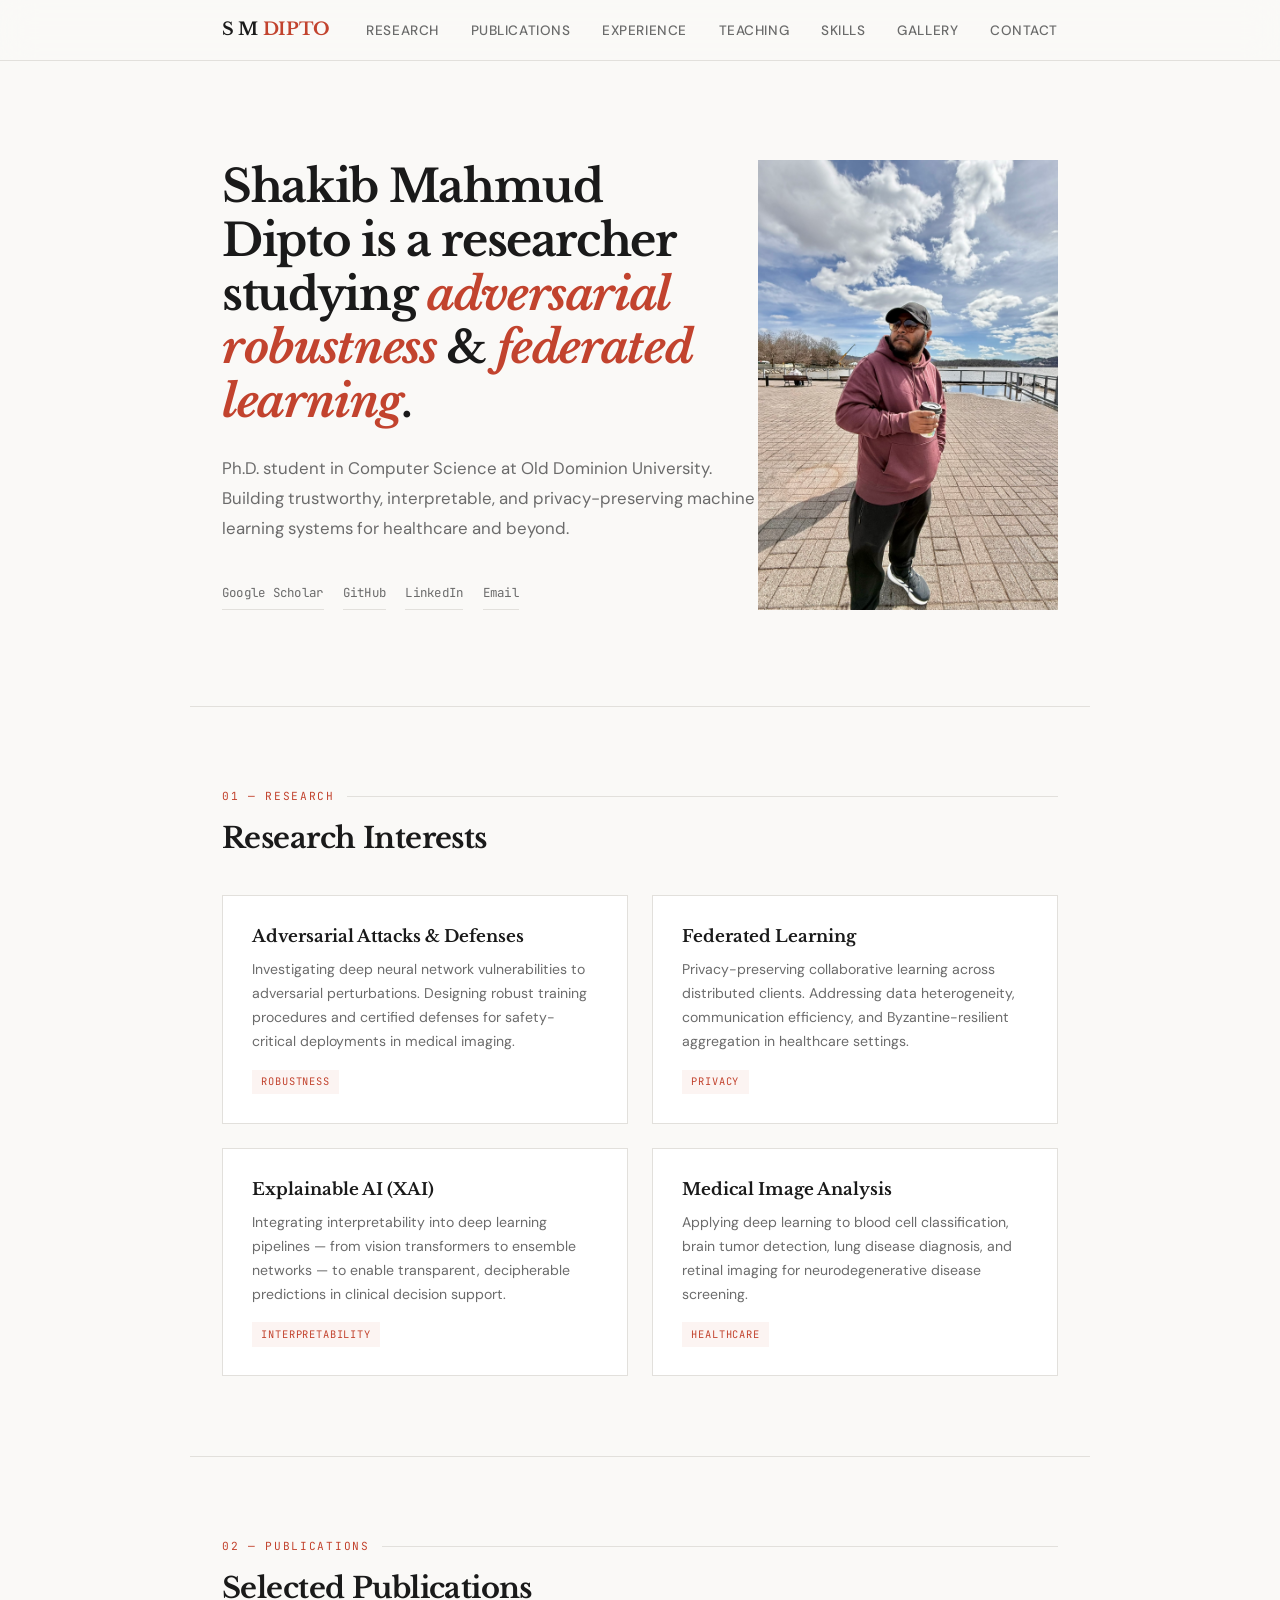
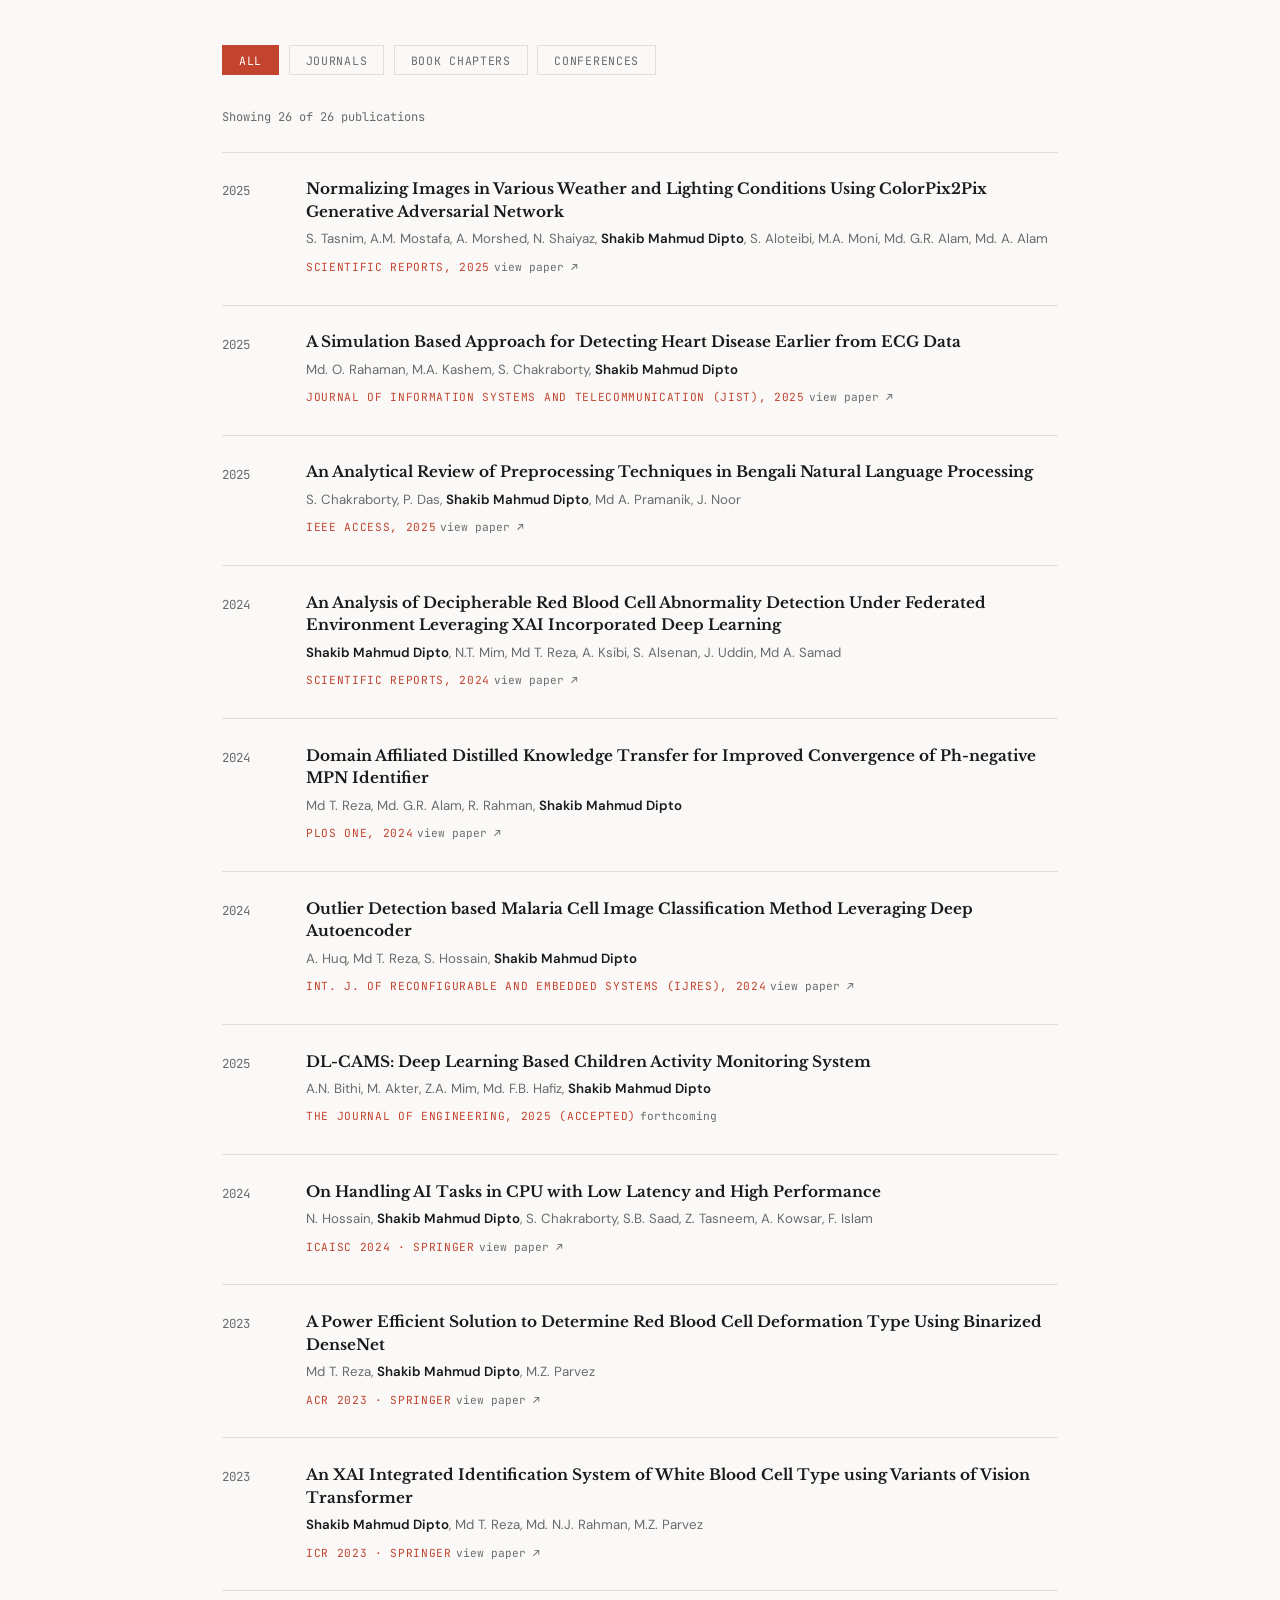
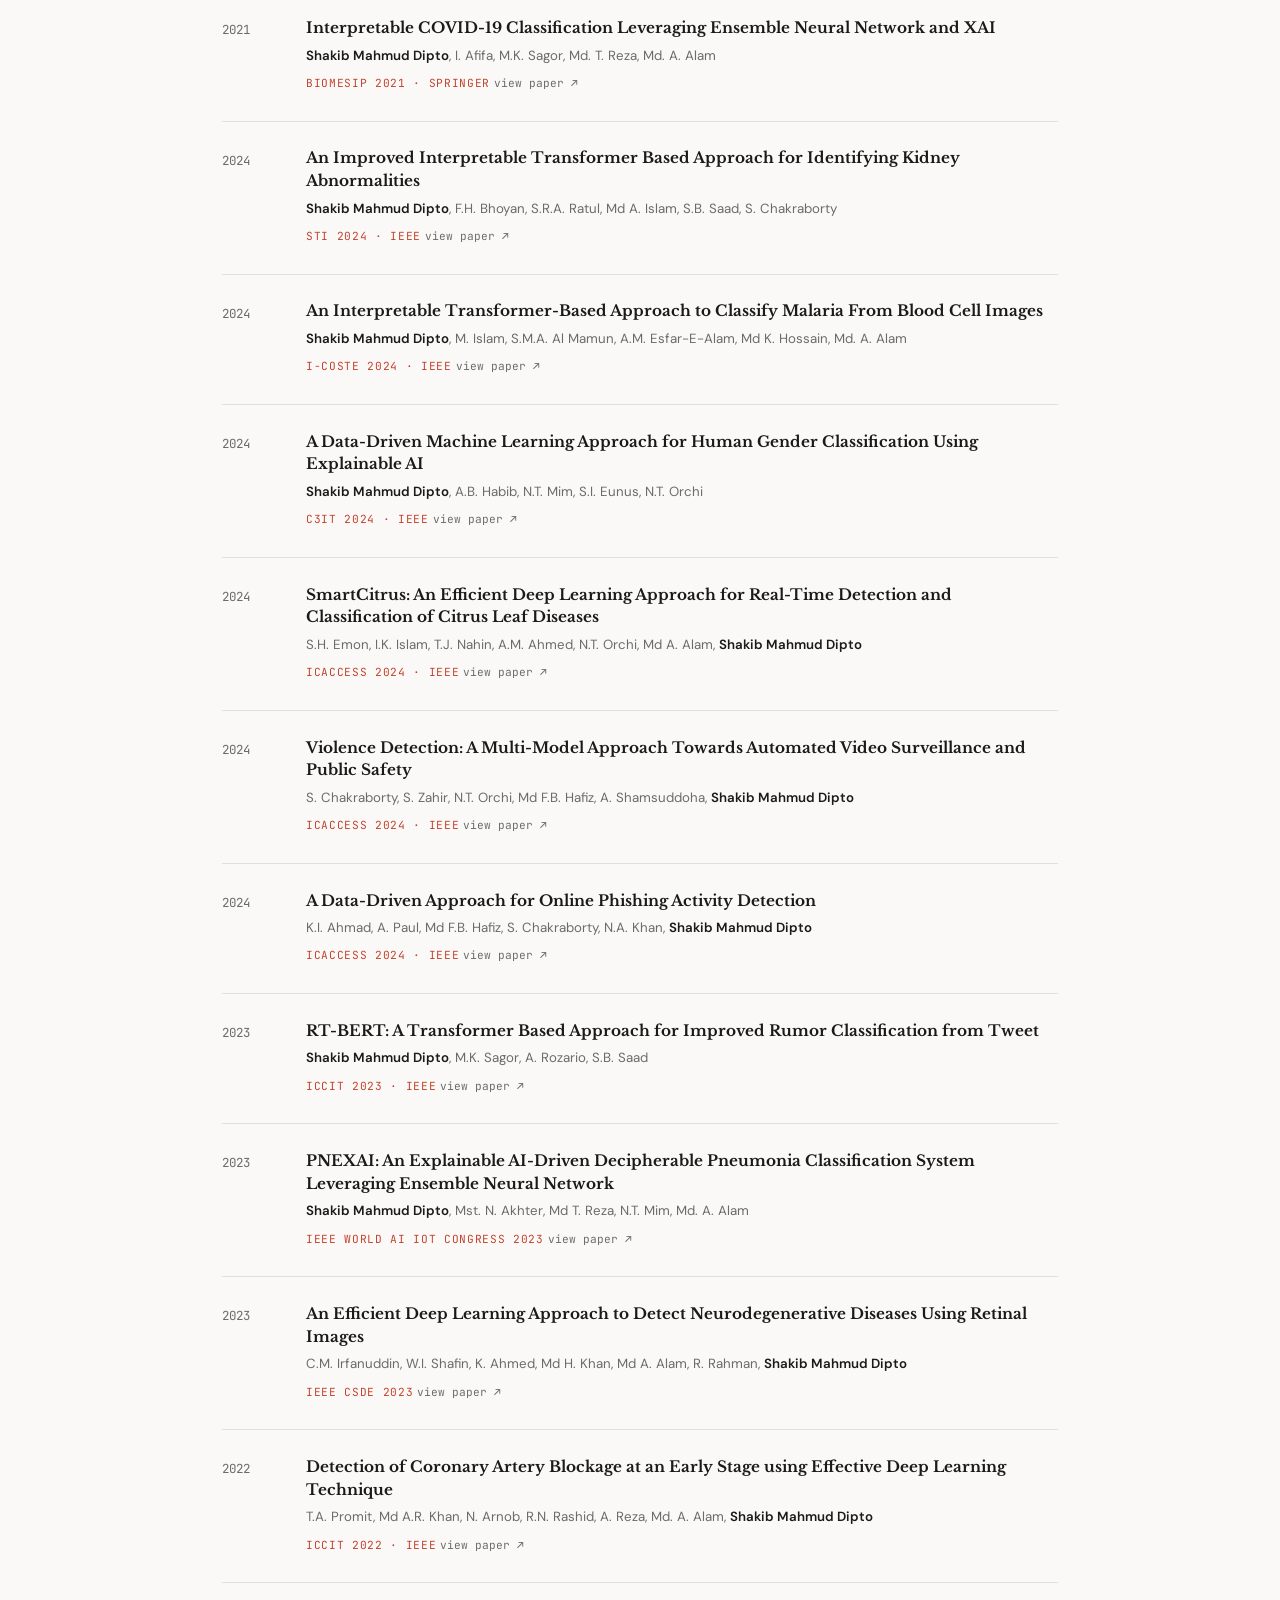
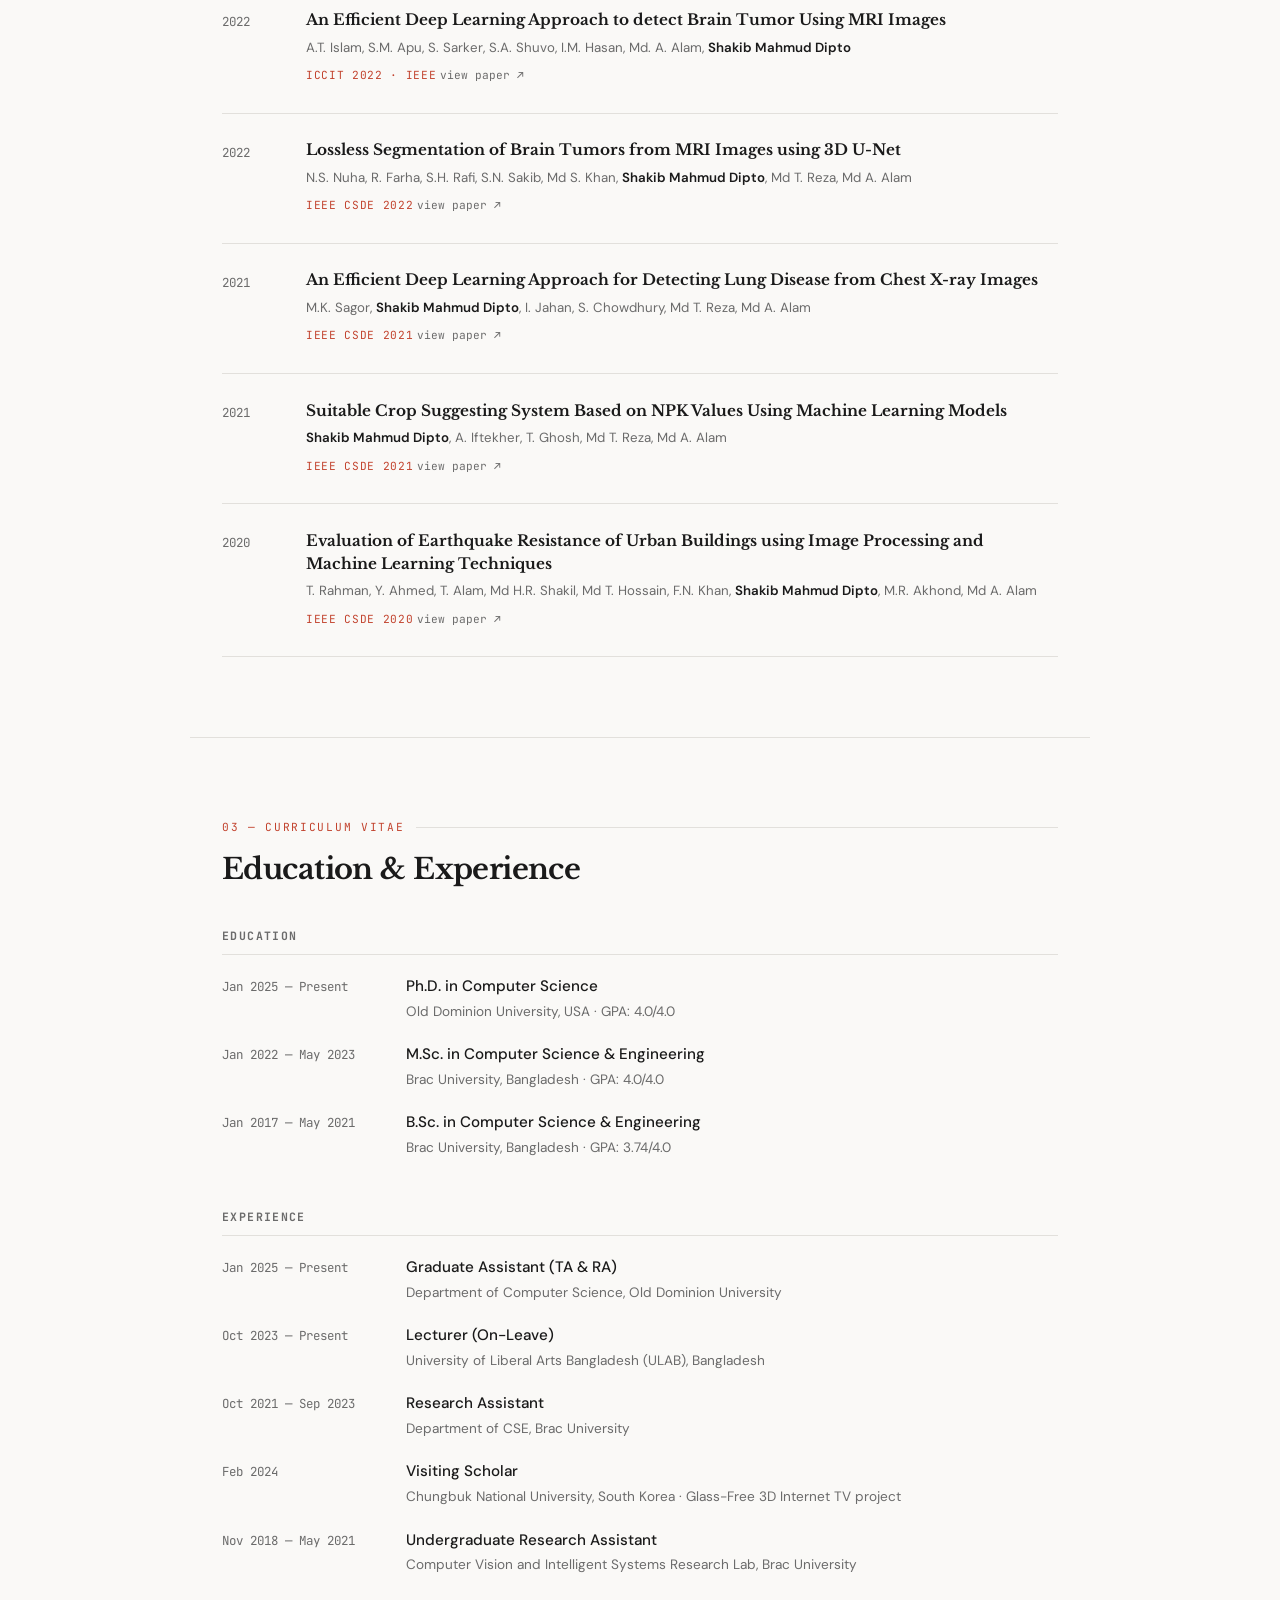
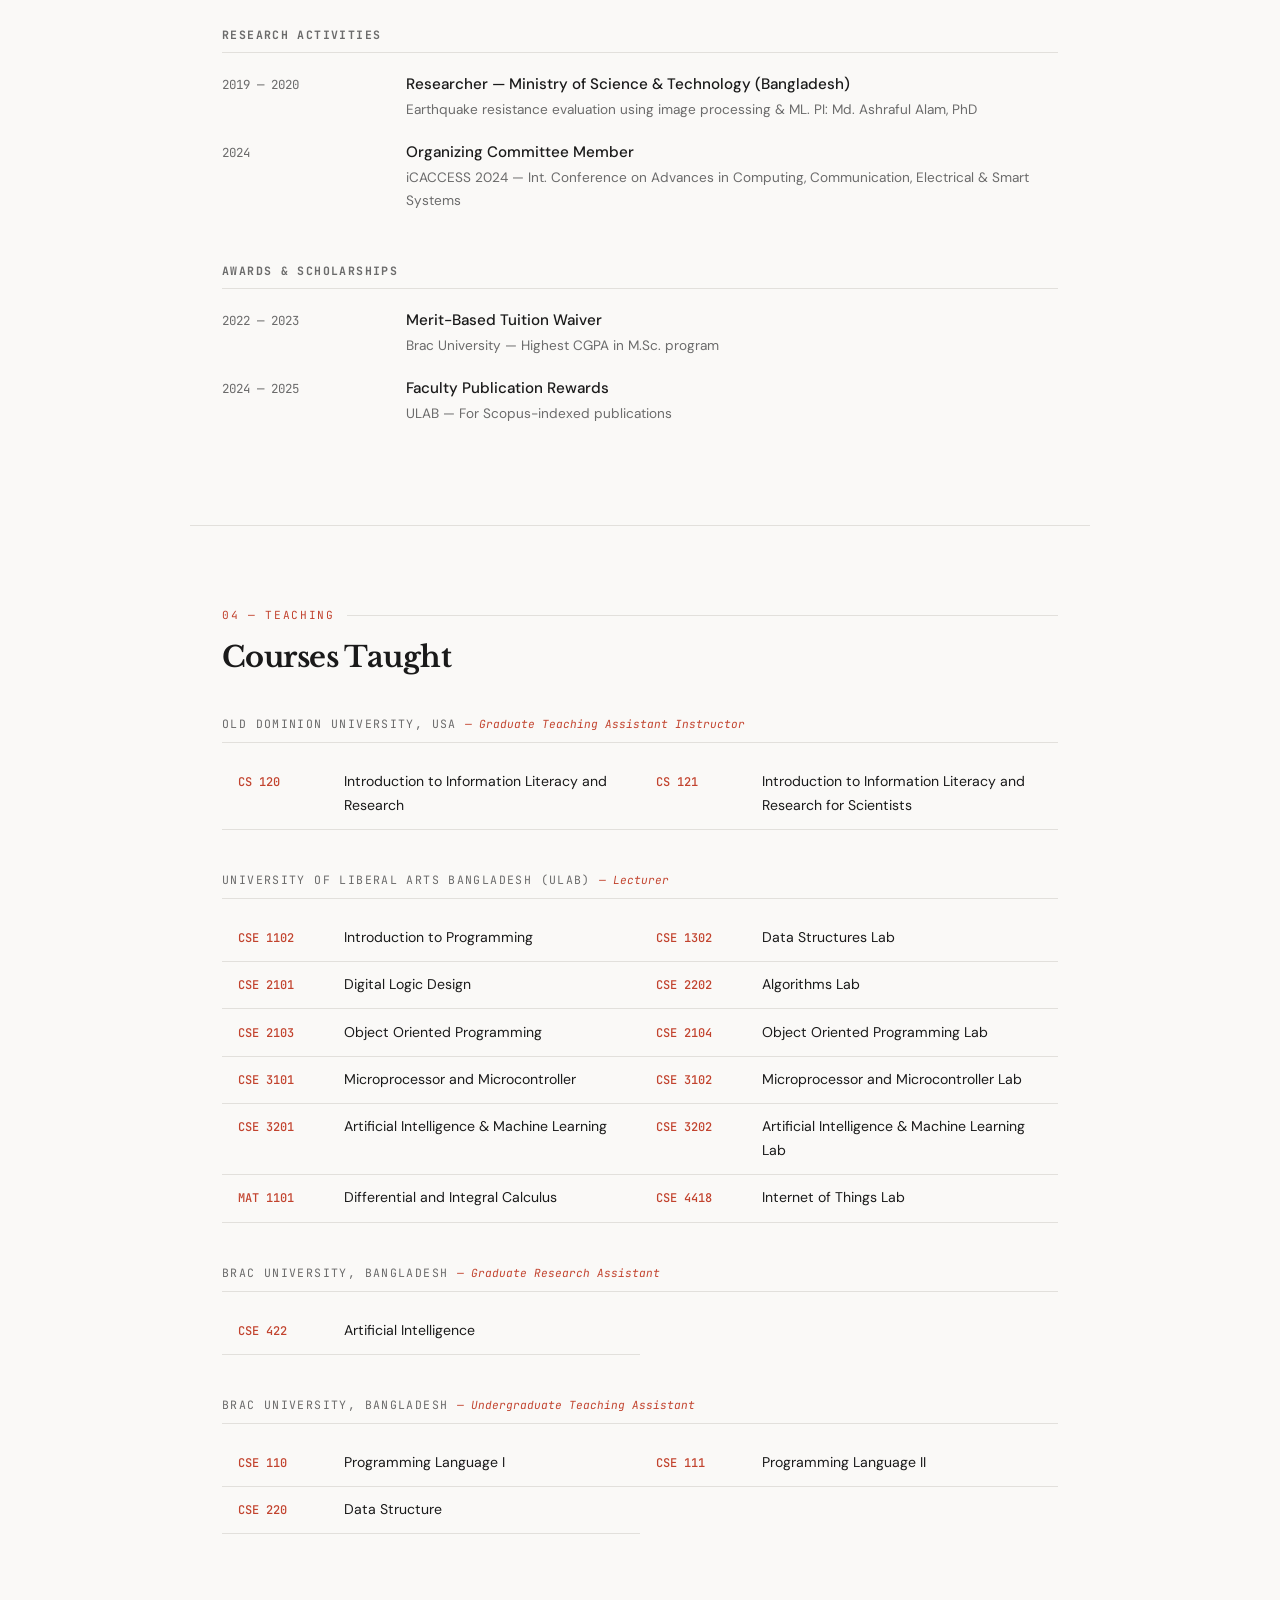
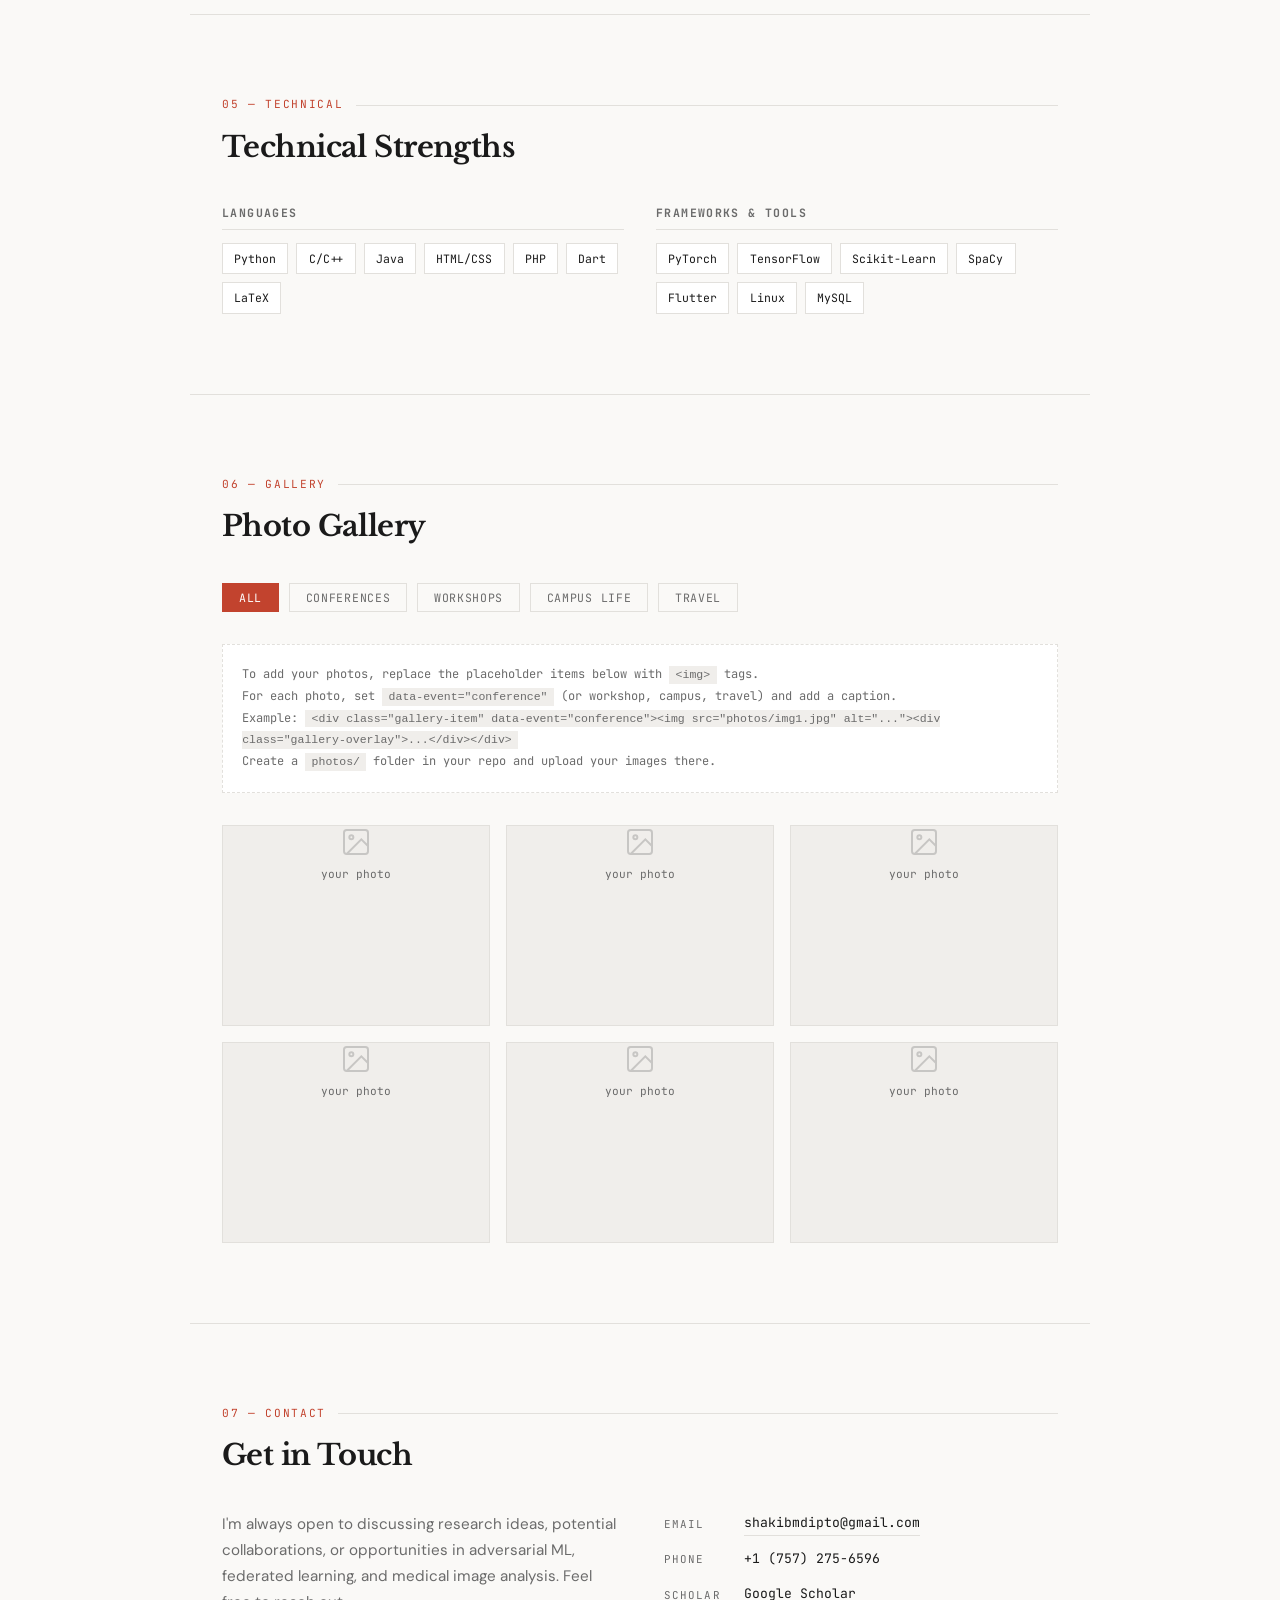
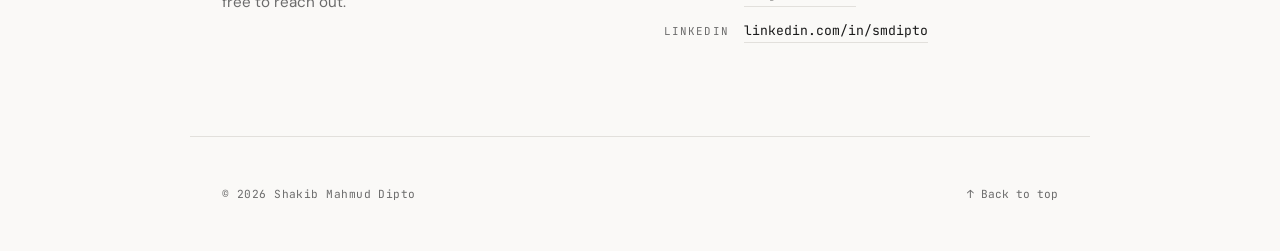
==== commit 76e71bf7: "Update index.html" ====
--- a/index.html
+++ b/index.html
@@ -475,7 +475,7 @@
 <!-- NAV -->
 <nav id="navbar">
   <div class="nav-inner">
-    <a href="#" class="logo">Shakib M Dipto<span>.</span></a>
+    <a href="#" class="logo">S M <span>Dipto</span></a>
     <button class="menu-toggle" id="menuToggle" aria-label="Toggle menu">
       <span></span><span></span><span></span>
     </button>
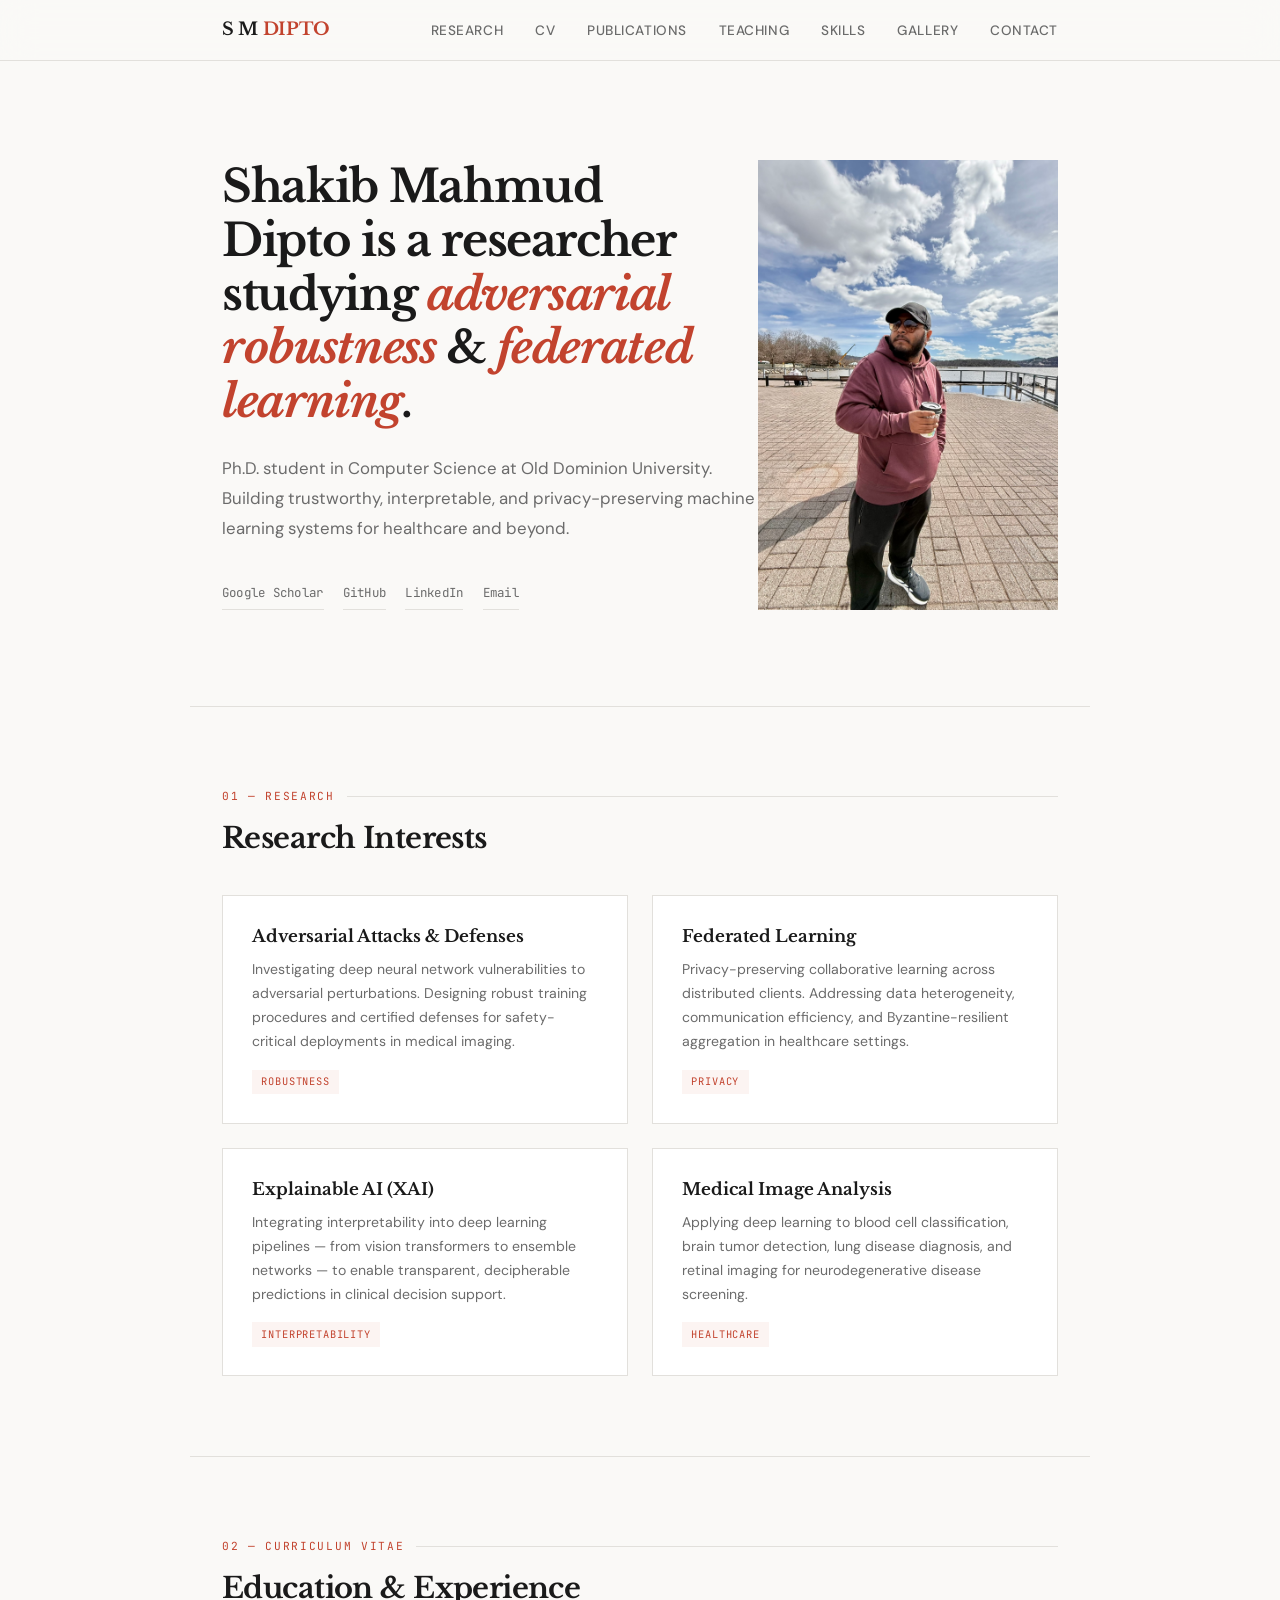
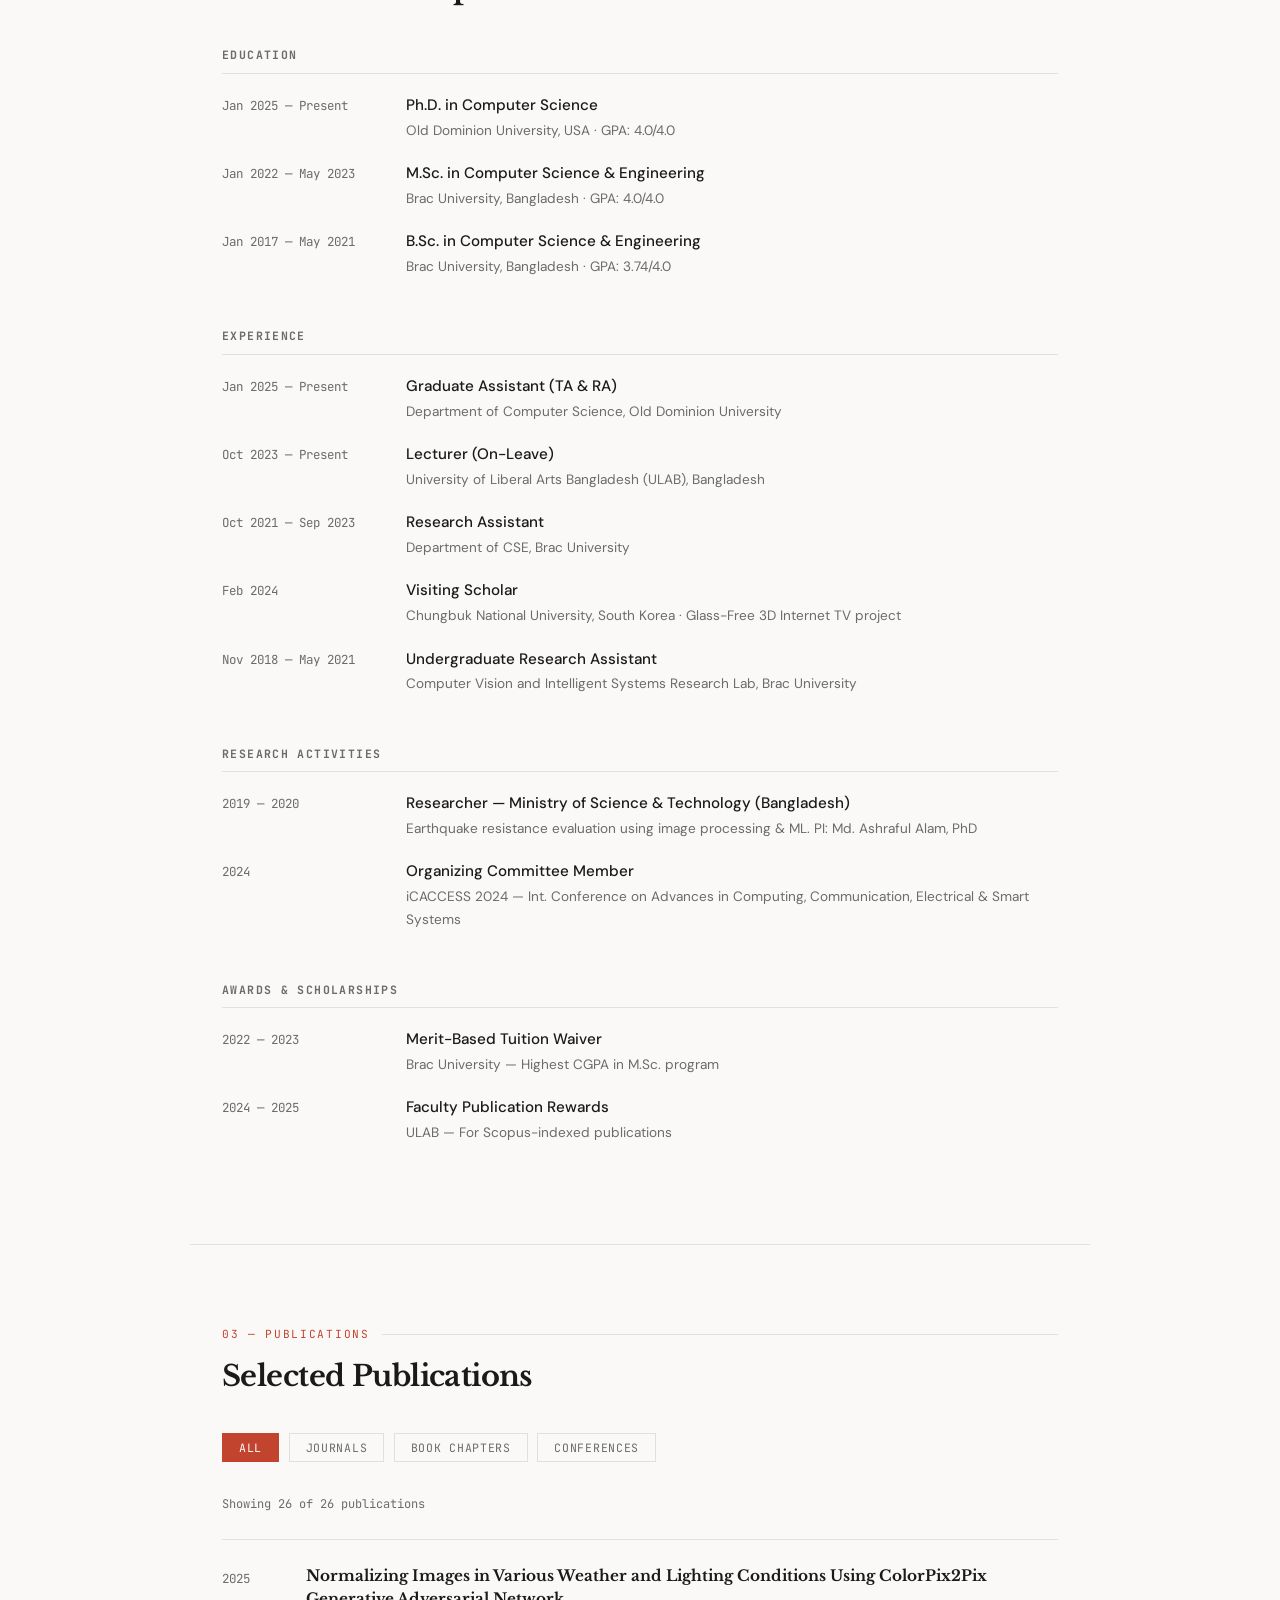
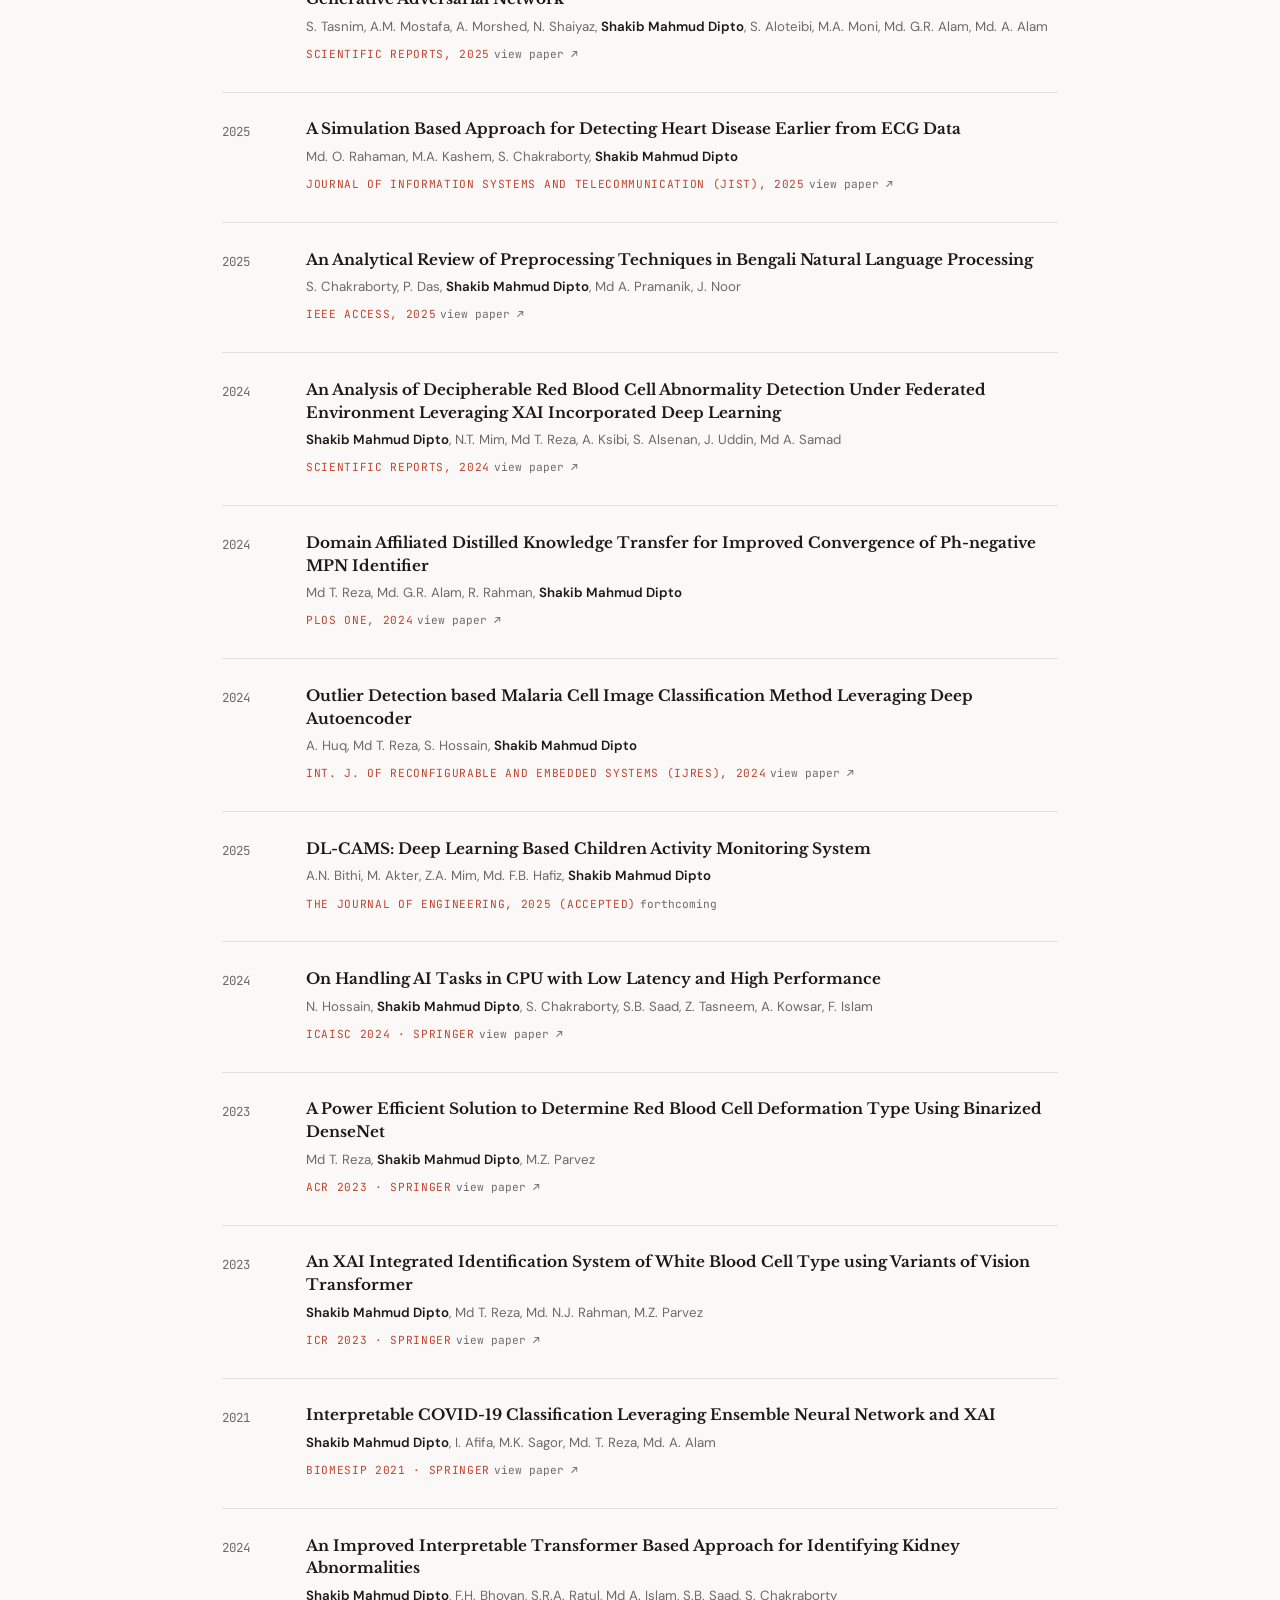
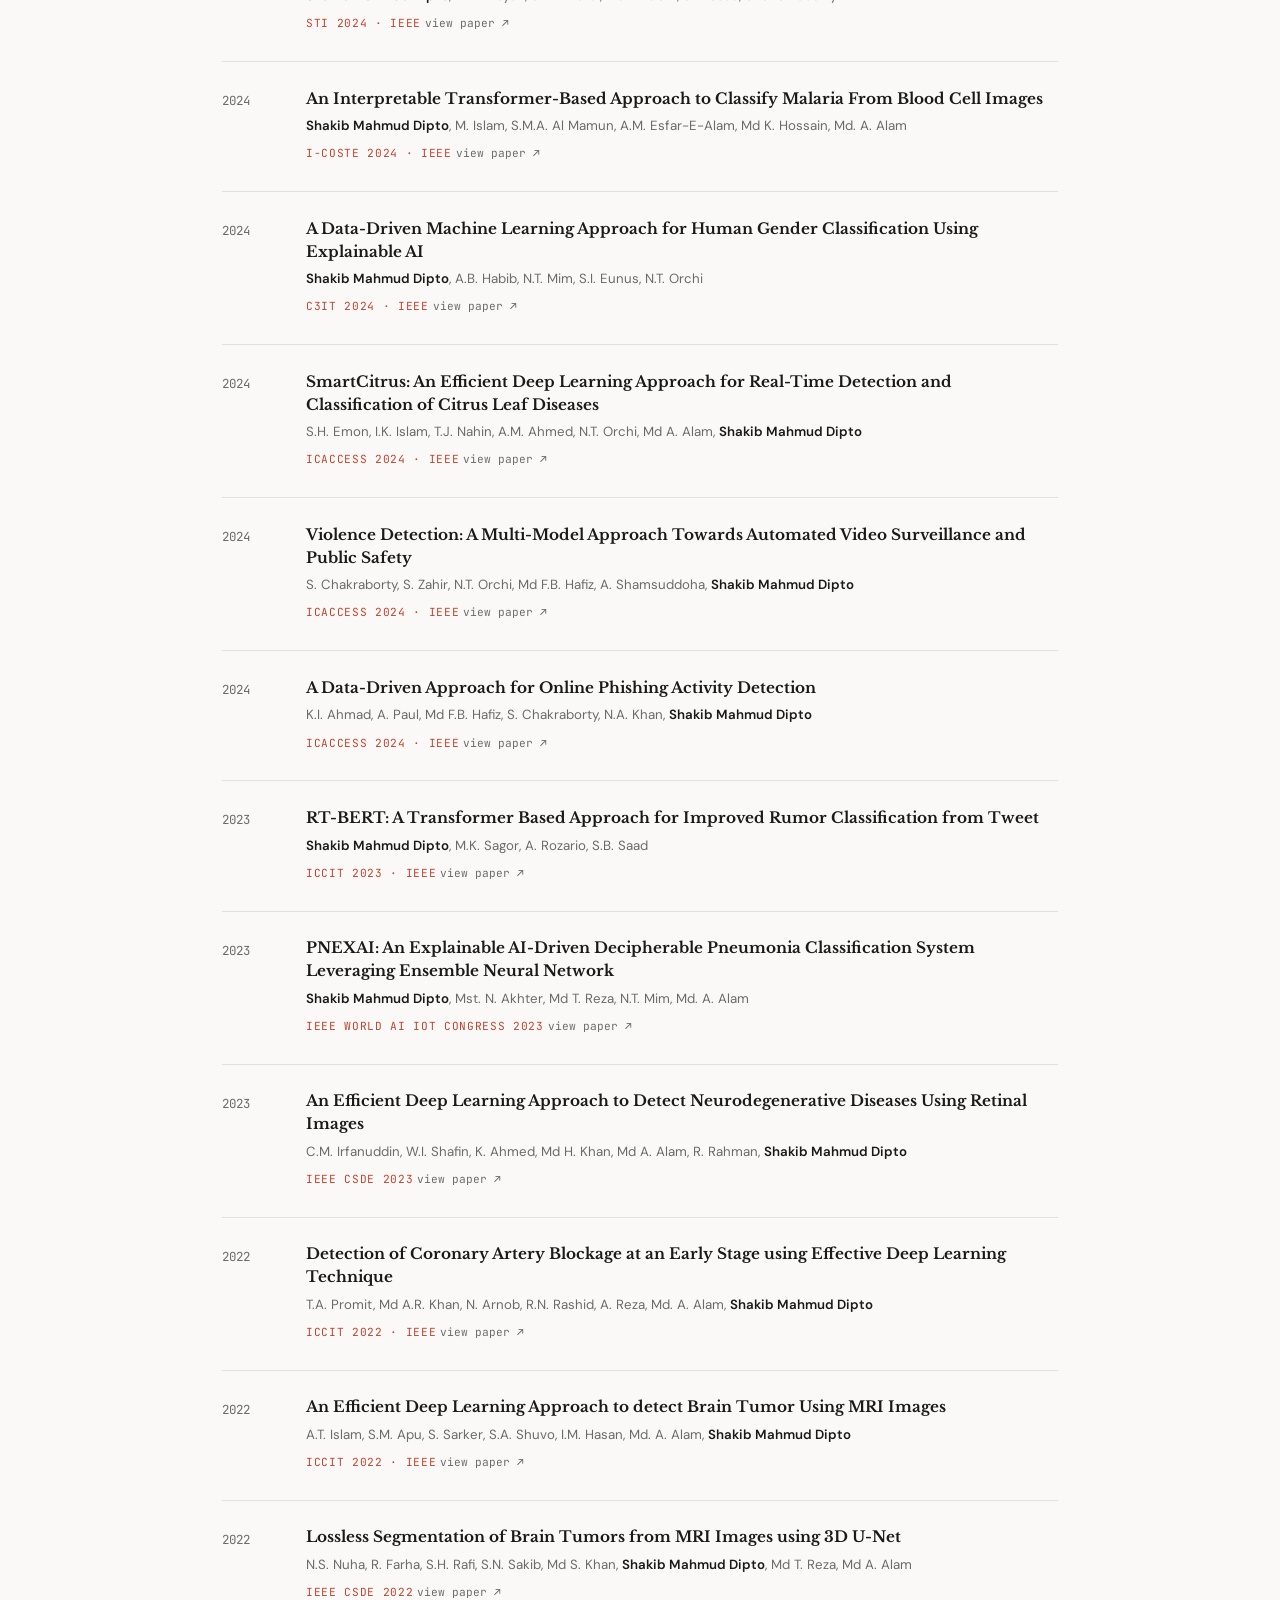
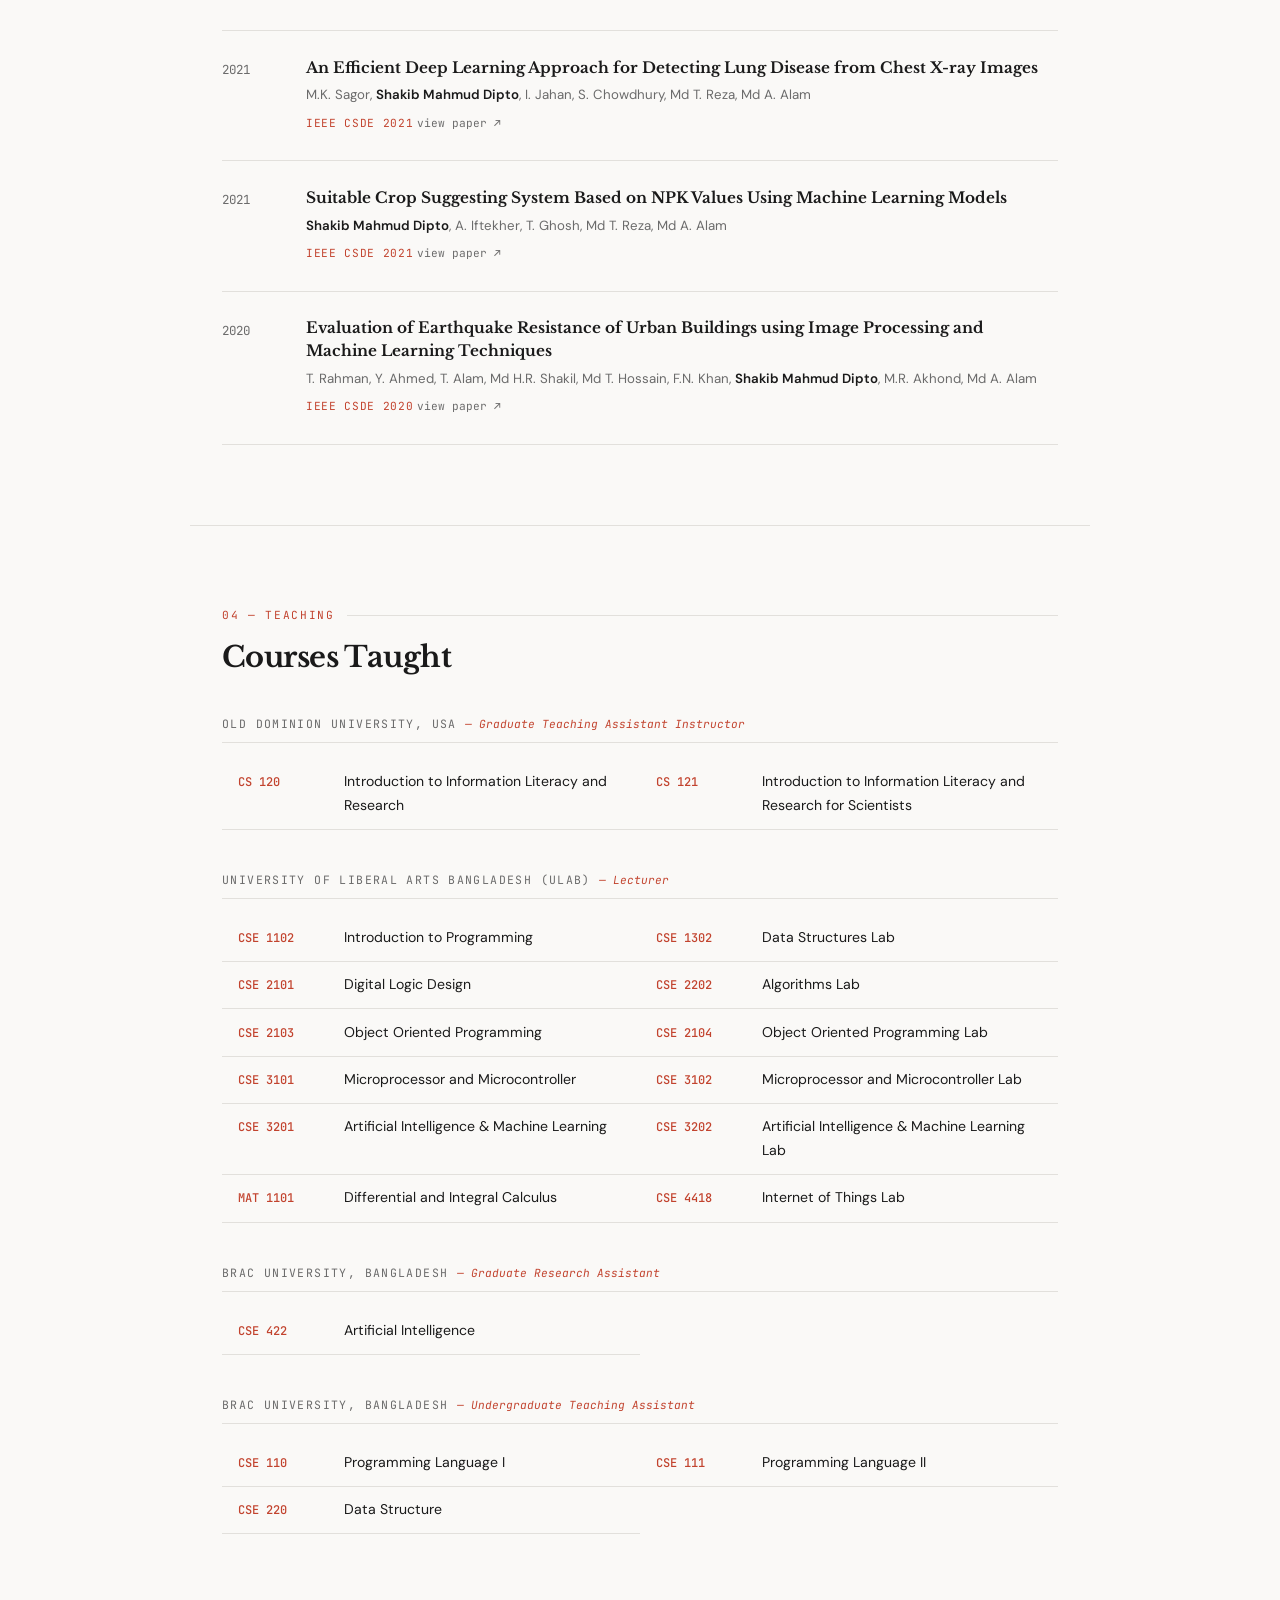
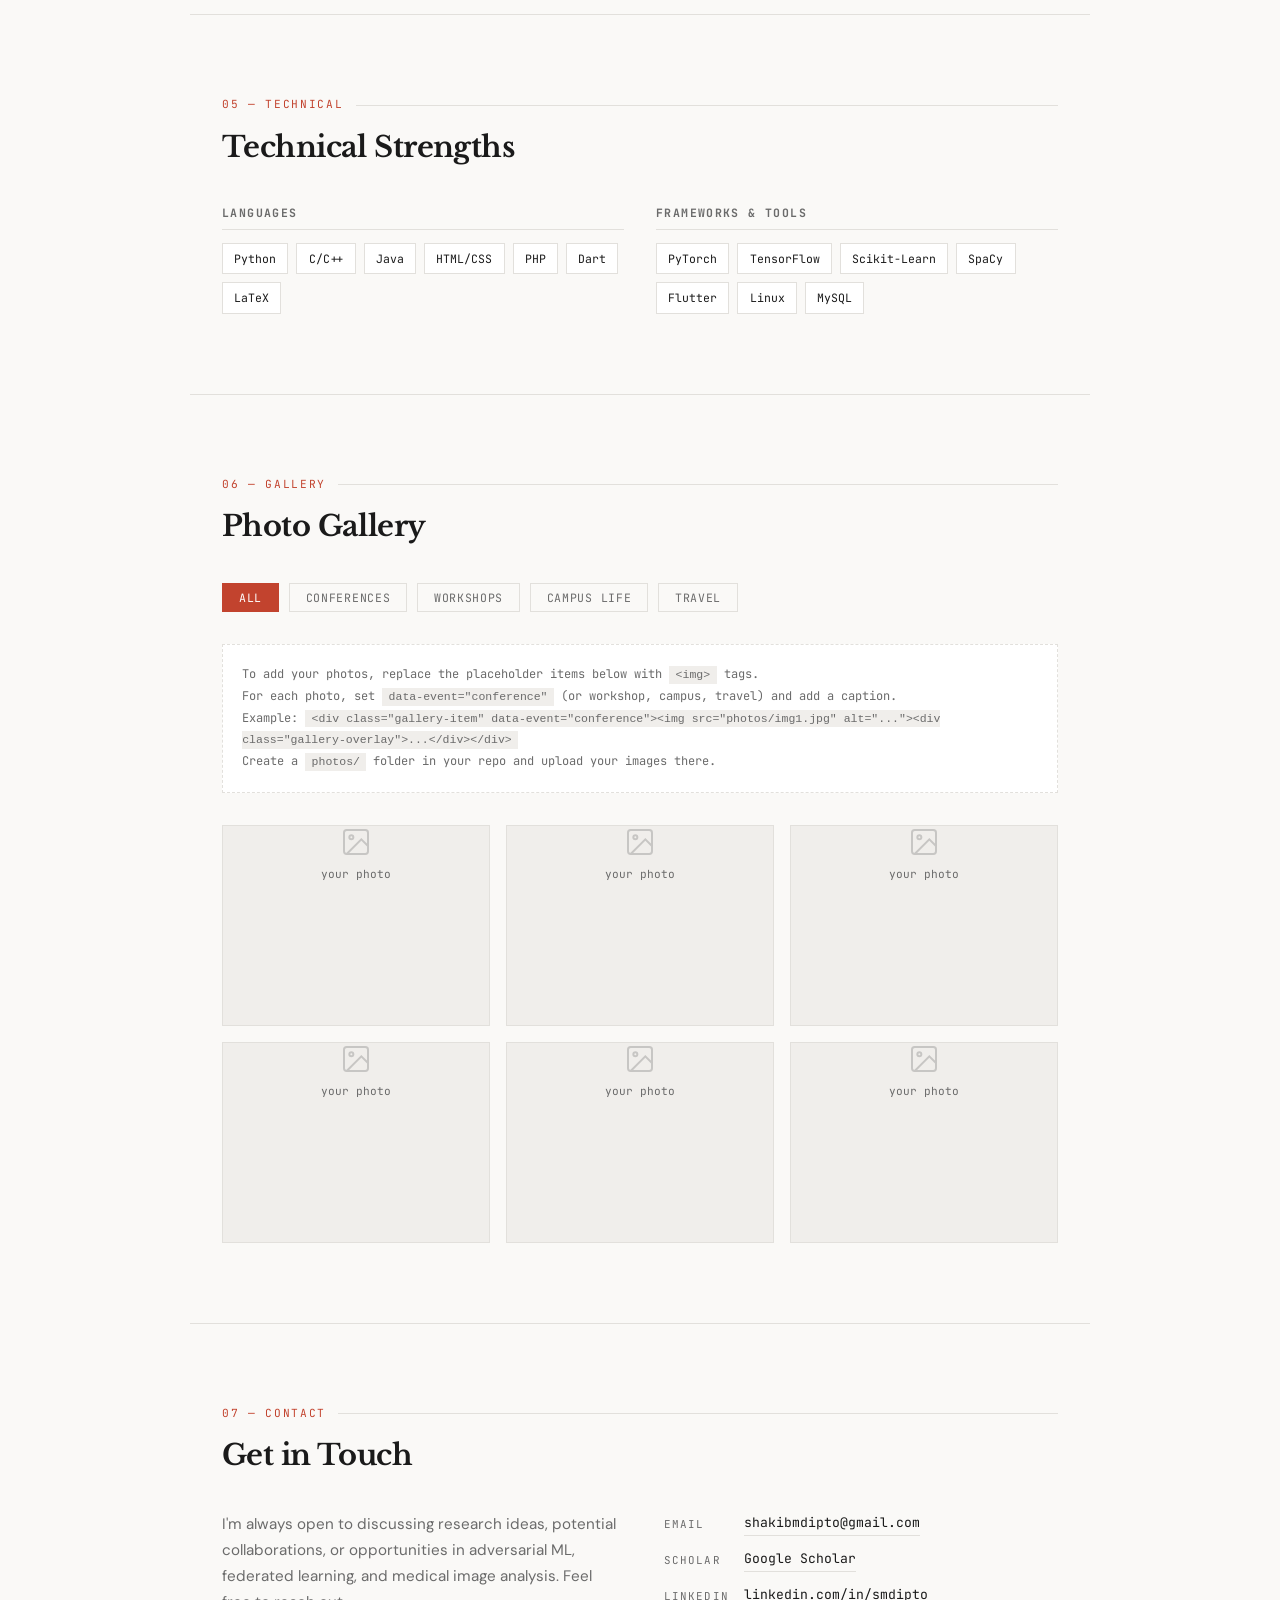
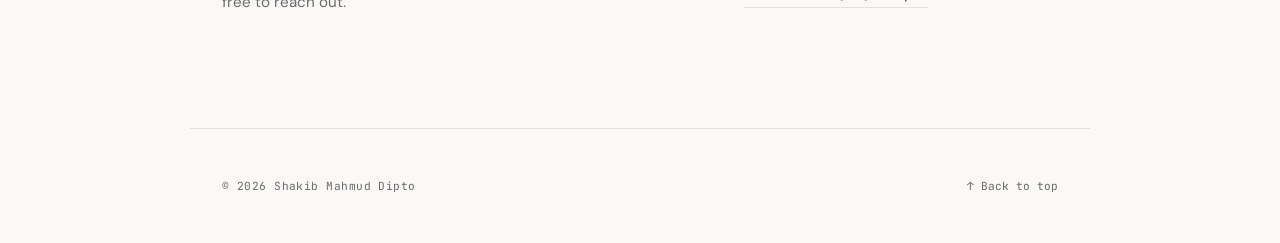
==== commit c66fa3b3: "Update index.html" ====
--- a/index.html
+++ b/index.html
@@ -481,13 +481,13 @@
     </button>
     <ul id="navMenu">
       <li><a href="#research">Research</a></li>
+      <li><a href="#experience">CV</a></li>
       <li><a href="#publications">Publications</a></li>
-      <li><a href="#experience">Experience</a></li>
       <li><a href="#teaching">Teaching</a></li>
       <li><a href="#skills">Skills</a></li>
       <li><a href="#gallery">Gallery</a></li>
       <li><a href="#contact">Contact</a></li>
-    </div>
+    </ul>
   </div>
 </nav>
 
@@ -542,269 +542,10 @@
 
 <div class="divider"></div>
 
-<!-- PUBLICATIONS -->
-<section id="publications">
-  <div class="fade-in">
-    <div class="section-label">02 — Publications</div>
-    <h2>Selected Publications</h2>
-  </div>
-
-  <div class="pub-filter-bar fade-in">
-    <button class="pub-filter-btn active" data-filter="all">All</button>
-    <button class="pub-filter-btn" data-filter="journal">Journals</button>
-    <button class="pub-filter-btn" data-filter="book">Book Chapters</button>
-    <button class="pub-filter-btn" data-filter="conference">Conferences</button>
-  </div>
-  <div class="pub-count fade-in" id="pubCount"></div>
-
-  <div class="pub-list">
-
-    <!-- JOURNALS -->
-    <a class="pub-item fade-in" data-type="journal" href="https://doi.org/10.1038/s41598-025-08675-y" target="_blank" rel="noopener">
-      <span class="pub-year">2025</span>
-      <div class="pub-content">
-        <h3>Normalizing Images in Various Weather and Lighting Conditions Using ColorPix2Pix Generative Adversarial Network</h3>
-        <p class="pub-authors">S. Tasnim, A.M. Mostafa, A. Morshed, N. Shaiyaz, <strong>Shakib Mahmud Dipto</strong>, S. Aloteibi, M.A. Moni, Md. G.R. Alam, Md. A. Alam</p>
-        <span class="pub-venue">Scientific Reports, 2025</span>
-      <span class="pub-external-icon">view paper ↗</span></div>
-    </a>
-
-    <a class="pub-item fade-in" data-type="journal" href="https://doi.org/10.61882/jist.47968.13.51.232" target="_blank" rel="noopener">
-      <span class="pub-year">2025</span>
-      <div class="pub-content">
-        <h3>A Simulation Based Approach for Detecting Heart Disease Earlier from ECG Data</h3>
-        <p class="pub-authors">Md. O. Rahaman, M.A. Kashem, S. Chakraborty, <strong>Shakib Mahmud Dipto</strong></p>
-        <span class="pub-venue">Journal of Information Systems and Telecommunication (JIST), 2025</span>
-      <span class="pub-external-icon">view paper ↗</span></div>
-    </a>
-
-    <a class="pub-item fade-in" data-type="journal" href="https://doi.org/10.1109/ACCESS.2025.3574234" target="_blank" rel="noopener">
-      <span class="pub-year">2025</span>
-      <div class="pub-content">
-        <h3>An Analytical Review of Preprocessing Techniques in Bengali Natural Language Processing</h3>
-        <p class="pub-authors">S. Chakraborty, P. Das, <strong>Shakib Mahmud Dipto</strong>, Md A. Pramanik, J. Noor</p>
-        <span class="pub-venue">IEEE Access, 2025</span>
-      <span class="pub-external-icon">view paper ↗</span></div>
-    </a>
-
-    <a class="pub-item fade-in" data-type="journal" href="https://doi.org/10.1038/s41598-024-76359-0" target="_blank" rel="noopener">
-      <span class="pub-year">2024</span>
-      <div class="pub-content">
-        <h3>An Analysis of Decipherable Red Blood Cell Abnormality Detection Under Federated Environment Leveraging XAI Incorporated Deep Learning</h3>
-        <p class="pub-authors"><strong>Shakib Mahmud Dipto</strong>, N.T. Mim, Md T. Reza, A. Ksibi, S. Alsenan, J. Uddin, Md A. Samad</p>
-        <span class="pub-venue">Scientific Reports, 2024</span>
-      <span class="pub-external-icon">view paper ↗</span></div>
-    </a>
-
-    <a class="pub-item fade-in" data-type="journal" href="https://doi.org/10.1371/journal.pone.0303541" target="_blank" rel="noopener">
-      <span class="pub-year">2024</span>
-      <div class="pub-content">
-        <h3>Domain Affiliated Distilled Knowledge Transfer for Improved Convergence of Ph-negative MPN Identifier</h3>
-        <p class="pub-authors">Md T. Reza, Md. G.R. Alam, R. Rahman, <strong>Shakib Mahmud Dipto</strong></p>
-        <span class="pub-venue">PLOS ONE, 2024</span>
-      <span class="pub-external-icon">view paper ↗</span></div>
-    </a>
-
-    <a class="pub-item fade-in" data-type="journal" href="https://doi.org/10.11591/ijres.v13.i1.pp171-178" target="_blank" rel="noopener">
-      <span class="pub-year">2024</span>
-      <div class="pub-content">
-        <h3>Outlier Detection based Malaria Cell Image Classification Method Leveraging Deep Autoencoder</h3>
-        <p class="pub-authors">A. Huq, Md T. Reza, S. Hossain, <strong>Shakib Mahmud Dipto</strong></p>
-        <span class="pub-venue">Int. J. of Reconfigurable and Embedded Systems (IJRES), 2024</span>
-      <span class="pub-external-icon">view paper ↗</span></div>
-    </a>
-
-    <a class="pub-item fade-in" data-type="journal" href="#" onclick="return false;">
-      <span class="pub-year">2025</span>
-      <div class="pub-content">
-        <h3>DL-CAMS: Deep Learning Based Children Activity Monitoring System</h3>
-        <p class="pub-authors">A.N. Bithi, M. Akter, Z.A. Mim, Md. F.B. Hafiz, <strong>Shakib Mahmud Dipto</strong></p>
-        <span class="pub-venue">The Journal of Engineering, 2025 (Accepted)</span>
-      <span class="pub-external-icon">forthcoming</span></div>
-    </a>
-
-    <!-- BOOK CHAPTERS -->
-    <a class="pub-item fade-in" data-type="book" href="https://doi.org/10.1007/978-3-031-84356-3_9" target="_blank" rel="noopener">
-      <span class="pub-year">2024</span>
-      <div class="pub-content">
-        <h3>On Handling AI Tasks in CPU with Low Latency and High Performance</h3>
-        <p class="pub-authors">N. Hossain, <strong>Shakib Mahmud Dipto</strong>, S. Chakraborty, S.B. Saad, Z. Tasneem, A. Kowsar, F. Islam</p>
-        <span class="pub-venue">ICAISC 2024 · Springer</span>
-      <span class="pub-external-icon">view paper ↗</span></div>
-    </a>
-
-    <a class="pub-item fade-in" data-type="book" href="https://doi.org/10.1007/978-3-031-33743-7_21" target="_blank" rel="noopener">
-      <span class="pub-year">2023</span>
-      <div class="pub-content">
-        <h3>A Power Efficient Solution to Determine Red Blood Cell Deformation Type Using Binarized DenseNet</h3>
-        <p class="pub-authors">Md T. Reza, <strong>Shakib Mahmud Dipto</strong>, M.Z. Parvez</p>
-        <span class="pub-venue">ACR 2023 · Springer</span>
-      <span class="pub-external-icon">view paper ↗</span></div>
-    </a>
-
-    <a class="pub-item fade-in" data-type="book" href="https://doi.org/10.1007/978-3-031-35308-6_26" target="_blank" rel="noopener">
-      <span class="pub-year">2023</span>
-      <div class="pub-content">
-        <h3>An XAI Integrated Identification System of White Blood Cell Type using Variants of Vision Transformer</h3>
-        <p class="pub-authors"><strong>Shakib Mahmud Dipto</strong>, Md T. Reza, Md. N.J. Rahman, M.Z. Parvez</p>
-        <span class="pub-venue">ICR 2023 · Springer</span>
-      <span class="pub-external-icon">view paper ↗</span></div>
-    </a>
-
-    <a class="pub-item fade-in" data-type="book" href="https://doi.org/10.1007/978-3-030-88163-4_33" target="_blank" rel="noopener">
-      <span class="pub-year">2021</span>
-      <div class="pub-content">
-        <h3>Interpretable COVID-19 Classification Leveraging Ensemble Neural Network and XAI</h3>
-        <p class="pub-authors"><strong>Shakib Mahmud Dipto</strong>, I. Afifa, M.K. Sagor, Md. T. Reza, Md. A. Alam</p>
-        <span class="pub-venue">BIOMESIP 2021 · Springer</span>
-      <span class="pub-external-icon">view paper ↗</span></div>
-    </a>
-
-    <!-- CONFERENCES -->
-    <a class="pub-item fade-in" data-type="conference" href="https://doi.org/10.1109/STI64222.2024.10951072" target="_blank" rel="noopener">
-      <span class="pub-year">2024</span>
-      <div class="pub-content">
-        <h3>An Improved Interpretable Transformer Based Approach for Identifying Kidney Abnormalities</h3>
-        <p class="pub-authors"><strong>Shakib Mahmud Dipto</strong>, F.H. Bhoyan, S.R.A. Ratul, Md A. Islam, S.B. Saad, S. Chakraborty</p>
-        <span class="pub-venue">STI 2024 · IEEE</span>
-      <span class="pub-external-icon">view paper ↗</span></div>
-    </a>
-
-    <a class="pub-item fade-in" data-type="conference" href="https://doi.org/10.1109/i-COSTE63786.2024.11024978" target="_blank" rel="noopener">
-      <span class="pub-year">2024</span>
-      <div class="pub-content">
-        <h3>An Interpretable Transformer-Based Approach to Classify Malaria From Blood Cell Images</h3>
-        <p class="pub-authors"><strong>Shakib Mahmud Dipto</strong>, M. Islam, S.M.A. Al Mamun, A.M. Esfar-E-Alam, Md K. Hossain, Md. A. Alam</p>
-        <span class="pub-venue">i-COSTE 2024 · IEEE</span>
-      <span class="pub-external-icon">view paper ↗</span></div>
-    </a>
-
-    <a class="pub-item fade-in" data-type="conference" href="https://doi.org/10.1109/C3IT60531.2024.10829469" target="_blank" rel="noopener">
-      <span class="pub-year">2024</span>
-      <div class="pub-content">
-        <h3>A Data-Driven Machine Learning Approach for Human Gender Classification Using Explainable AI</h3>
-        <p class="pub-authors"><strong>Shakib Mahmud Dipto</strong>, A.B. Habib, N.T. Mim, S.I. Eunus, N.T. Orchi</p>
-        <span class="pub-venue">C3IT 2024 · IEEE</span>
-      <span class="pub-external-icon">view paper ↗</span></div>
-    </a>
-
-    <a class="pub-item fade-in" data-type="conference" href="https://doi.org/10.1109/iCACCESS61735.2024.10499517" target="_blank" rel="noopener">
-      <span class="pub-year">2024</span>
-      <div class="pub-content">
-        <h3>SmartCitrus: An Efficient Deep Learning Approach for Real-Time Detection and Classification of Citrus Leaf Diseases</h3>
-        <p class="pub-authors">S.H. Emon, I.K. Islam, T.J. Nahin, A.M. Ahmed, N.T. Orchi, Md A. Alam, <strong>Shakib Mahmud Dipto</strong></p>
-        <span class="pub-venue">iCACCESS 2024 · IEEE</span>
-      <span class="pub-external-icon">view paper ↗</span></div>
-    </a>
-
-    <a class="pub-item fade-in" data-type="conference" href="https://doi.org/10.1109/iCACCESS61735.2024.10499466" target="_blank" rel="noopener">
-      <span class="pub-year">2024</span>
-      <div class="pub-content">
-        <h3>Violence Detection: A Multi-Model Approach Towards Automated Video Surveillance and Public Safety</h3>
-        <p class="pub-authors">S. Chakraborty, S. Zahir, N.T. Orchi, Md F.B. Hafiz, A. Shamsuddoha, <strong>Shakib Mahmud Dipto</strong></p>
-        <span class="pub-venue">iCACCESS 2024 · IEEE</span>
-      <span class="pub-external-icon">view paper ↗</span></div>
-    </a>
-
-    <a class="pub-item fade-in" data-type="conference" href="https://doi.org/10.1109/iCACCESS61735.2024.10499630" target="_blank" rel="noopener">
-      <span class="pub-year">2024</span>
-      <div class="pub-content">
-        <h3>A Data-Driven Approach for Online Phishing Activity Detection</h3>
-        <p class="pub-authors">K.I. Ahmad, A. Paul, Md F.B. Hafiz, S. Chakraborty, N.A. Khan, <strong>Shakib Mahmud Dipto</strong></p>
-        <span class="pub-venue">iCACCESS 2024 · IEEE</span>
-      <span class="pub-external-icon">view paper ↗</span></div>
-    </a>
-
-    <a class="pub-item fade-in" data-type="conference" href="https://doi.org/10.1109/ICCIT60459.2023.10441601" target="_blank" rel="noopener">
-      <span class="pub-year">2023</span>
-      <div class="pub-content">
-        <h3>RT-BERT: A Transformer Based Approach for Improved Rumor Classification from Tweet</h3>
-        <p class="pub-authors"><strong>Shakib Mahmud Dipto</strong>, M.K. Sagor, A. Rozario, S.B. Saad</p>
-        <span class="pub-venue">ICCIT 2023 · IEEE</span>
-      <span class="pub-external-icon">view paper ↗</span></div>
-    </a>
-
-    <a class="pub-item fade-in" data-type="conference" href="https://doi.org/10.1109/AIIoT58121.2023.10174549" target="_blank" rel="noopener">
-      <span class="pub-year">2023</span>
-      <div class="pub-content">
-        <h3>PNEXAI: An Explainable AI-Driven Decipherable Pneumonia Classification System Leveraging Ensemble Neural Network</h3>
-        <p class="pub-authors"><strong>Shakib Mahmud Dipto</strong>, Mst. N. Akhter, Md T. Reza, N.T. Mim, Md. A. Alam</p>
-        <span class="pub-venue">IEEE World AI IoT Congress 2023</span>
-      <span class="pub-external-icon">view paper ↗</span></div>
-    </a>
-
-    <a class="pub-item fade-in" data-type="conference" href="https://doi.org/10.1109/CSDE59766.2023.10487730" target="_blank" rel="noopener">
-      <span class="pub-year">2023</span>
-      <div class="pub-content">
-        <h3>An Efficient Deep Learning Approach to Detect Neurodegenerative Diseases Using Retinal Images</h3>
-        <p class="pub-authors">C.M. Irfanuddin, W.I. Shafin, K. Ahmed, Md H. Khan, Md A. Alam, R. Rahman, <strong>Shakib Mahmud Dipto</strong></p>
-        <span class="pub-venue">IEEE CSDE 2023</span>
-      <span class="pub-external-icon">view paper ↗</span></div>
-    </a>
-
-    <a class="pub-item fade-in" data-type="conference" href="https://doi.org/10.1109/ICCIT57492.2022.10055691" target="_blank" rel="noopener">
-      <span class="pub-year">2022</span>
-      <div class="pub-content">
-        <h3>Detection of Coronary Artery Blockage at an Early Stage using Effective Deep Learning Technique</h3>
-        <p class="pub-authors">T.A. Promit, Md A.R. Khan, N. Arnob, R.N. Rashid, A. Reza, Md. A. Alam, <strong>Shakib Mahmud Dipto</strong></p>
-        <span class="pub-venue">ICCIT 2022 · IEEE</span>
-      <span class="pub-external-icon">view paper ↗</span></div>
-    </a>
-
-    <a class="pub-item fade-in" data-type="conference" href="https://doi.org/10.1109/ICCIT57492.2022.10054999" target="_blank" rel="noopener">
-      <span class="pub-year">2022</span>
-      <div class="pub-content">
-        <h3>An Efficient Deep Learning Approach to detect Brain Tumor Using MRI Images</h3>
-        <p class="pub-authors">A.T. Islam, S.M. Apu, S. Sarker, S.A. Shuvo, I.M. Hasan, Md. A. Alam, <strong>Shakib Mahmud Dipto</strong></p>
-        <span class="pub-venue">ICCIT 2022 · IEEE</span>
-      <span class="pub-external-icon">view paper ↗</span></div>
-    </a>
-
-    <a class="pub-item fade-in" data-type="conference" href="https://doi.org/10.1109/CSDE56538.2022.10089263" target="_blank" rel="noopener">
-      <span class="pub-year">2022</span>
-      <div class="pub-content">
-        <h3>Lossless Segmentation of Brain Tumors from MRI Images using 3D U-Net</h3>
-        <p class="pub-authors">N.S. Nuha, R. Farha, S.H. Rafi, S.N. Sakib, Md S. Khan, <strong>Shakib Mahmud Dipto</strong>, Md T. Reza, Md A. Alam</p>
-        <span class="pub-venue">IEEE CSDE 2022</span>
-      <span class="pub-external-icon">view paper ↗</span></div>
-    </a>
-
-    <a class="pub-item fade-in" data-type="conference" href="https://doi.org/10.1109/CSDE53843.2021.9718454" target="_blank" rel="noopener">
-      <span class="pub-year">2021</span>
-      <div class="pub-content">
-        <h3>An Efficient Deep Learning Approach for Detecting Lung Disease from Chest X-ray Images</h3>
-        <p class="pub-authors">M.K. Sagor, <strong>Shakib Mahmud Dipto</strong>, I. Jahan, S. Chowdhury, Md T. Reza, Md A. Alam</p>
-        <span class="pub-venue">IEEE CSDE 2021</span>
-      <span class="pub-external-icon">view paper ↗</span></div>
-    </a>
-
-    <a class="pub-item fade-in" data-type="conference" href="https://doi.org/10.1109/CSDE53843.2021.9718374" target="_blank" rel="noopener">
-      <span class="pub-year">2021</span>
-      <div class="pub-content">
-        <h3>Suitable Crop Suggesting System Based on NPK Values Using Machine Learning Models</h3>
-        <p class="pub-authors"><strong>Shakib Mahmud Dipto</strong>, A. Iftekher, T. Ghosh, Md T. Reza, Md A. Alam</p>
-        <span class="pub-venue">IEEE CSDE 2021</span>
-      <span class="pub-external-icon">view paper ↗</span></div>
-    </a>
-
-    <a class="pub-item fade-in" data-type="conference" href="https://doi.org/10.1109/CSDE50874.2020.9411582" target="_blank" rel="noopener">
-      <span class="pub-year">2020</span>
-      <div class="pub-content">
-        <h3>Evaluation of Earthquake Resistance of Urban Buildings using Image Processing and Machine Learning Techniques</h3>
-        <p class="pub-authors">T. Rahman, Y. Ahmed, T. Alam, Md H.R. Shakil, Md T. Hossain, F.N. Khan, <strong>Shakib Mahmud Dipto</strong>, M.R. Akhond, Md A. Alam</p>
-        <span class="pub-venue">IEEE CSDE 2020</span>
-      <span class="pub-external-icon">view paper ↗</span></div>
-    </a>
-
-  </ul>
-</section>
-
-<div class="divider"></div>
-
 <!-- EXPERIENCE & EDUCATION -->
 <section id="experience">
   <div class="fade-in">
-    <div class="section-label">03 — Curriculum Vitae</div>
+    <div class="section-label">02 — Curriculum Vitae</div>
     <h2>Education &amp; Experience</h2>
   </div>
 
@@ -907,6 +648,265 @@
       </div>
     </div>
   </div>
+</section>
+
+<div class="divider"></div>
+
+<!-- PUBLICATIONS -->
+<section id="publications">
+  <div class="fade-in">
+    <div class="section-label">03 — Publications</div>
+    <h2>Selected Publications</h2>
+  </div>
+
+  <div class="pub-filter-bar fade-in">
+    <button class="pub-filter-btn active" data-filter="all">All</button>
+    <button class="pub-filter-btn" data-filter="journal">Journals</button>
+    <button class="pub-filter-btn" data-filter="book">Book Chapters</button>
+    <button class="pub-filter-btn" data-filter="conference">Conferences</button>
+  </div>
+  <div class="pub-count fade-in" id="pubCount"></div>
+
+  <div class="pub-list">
+
+    <!-- JOURNALS -->
+    <a class="pub-item fade-in" data-type="journal" href="https://doi.org/10.1038/s41598-025-08675-y" target="_blank" rel="noopener">
+      <span class="pub-year">2025</span>
+      <div class="pub-content">
+        <h3>Normalizing Images in Various Weather and Lighting Conditions Using ColorPix2Pix Generative Adversarial Network</h3>
+        <p class="pub-authors">S. Tasnim, A.M. Mostafa, A. Morshed, N. Shaiyaz, <strong>Shakib Mahmud Dipto</strong>, S. Aloteibi, M.A. Moni, Md. G.R. Alam, Md. A. Alam</p>
+        <span class="pub-venue">Scientific Reports, 2025</span>
+      <span class="pub-external-icon">view paper ↗</span></div>
+    </a>
+
+    <a class="pub-item fade-in" data-type="journal" href="https://doi.org/10.61882/jist.47968.13.51.232" target="_blank" rel="noopener">
+      <span class="pub-year">2025</span>
+      <div class="pub-content">
+        <h3>A Simulation Based Approach for Detecting Heart Disease Earlier from ECG Data</h3>
+        <p class="pub-authors">Md. O. Rahaman, M.A. Kashem, S. Chakraborty, <strong>Shakib Mahmud Dipto</strong></p>
+        <span class="pub-venue">Journal of Information Systems and Telecommunication (JIST), 2025</span>
+      <span class="pub-external-icon">view paper ↗</span></div>
+    </a>
+
+    <a class="pub-item fade-in" data-type="journal" href="https://doi.org/10.1109/ACCESS.2025.3574234" target="_blank" rel="noopener">
+      <span class="pub-year">2025</span>
+      <div class="pub-content">
+        <h3>An Analytical Review of Preprocessing Techniques in Bengali Natural Language Processing</h3>
+        <p class="pub-authors">S. Chakraborty, P. Das, <strong>Shakib Mahmud Dipto</strong>, Md A. Pramanik, J. Noor</p>
+        <span class="pub-venue">IEEE Access, 2025</span>
+      <span class="pub-external-icon">view paper ↗</span></div>
+    </a>
+
+    <a class="pub-item fade-in" data-type="journal" href="https://doi.org/10.1038/s41598-024-76359-0" target="_blank" rel="noopener">
+      <span class="pub-year">2024</span>
+      <div class="pub-content">
+        <h3>An Analysis of Decipherable Red Blood Cell Abnormality Detection Under Federated Environment Leveraging XAI Incorporated Deep Learning</h3>
+        <p class="pub-authors"><strong>Shakib Mahmud Dipto</strong>, N.T. Mim, Md T. Reza, A. Ksibi, S. Alsenan, J. Uddin, Md A. Samad</p>
+        <span class="pub-venue">Scientific Reports, 2024</span>
+      <span class="pub-external-icon">view paper ↗</span></div>
+    </a>
+
+    <a class="pub-item fade-in" data-type="journal" href="https://doi.org/10.1371/journal.pone.0303541" target="_blank" rel="noopener">
+      <span class="pub-year">2024</span>
+      <div class="pub-content">
+        <h3>Domain Affiliated Distilled Knowledge Transfer for Improved Convergence of Ph-negative MPN Identifier</h3>
+        <p class="pub-authors">Md T. Reza, Md. G.R. Alam, R. Rahman, <strong>Shakib Mahmud Dipto</strong></p>
+        <span class="pub-venue">PLOS ONE, 2024</span>
+      <span class="pub-external-icon">view paper ↗</span></div>
+    </a>
+
+    <a class="pub-item fade-in" data-type="journal" href="https://doi.org/10.11591/ijres.v13.i1.pp171-178" target="_blank" rel="noopener">
+      <span class="pub-year">2024</span>
+      <div class="pub-content">
+        <h3>Outlier Detection based Malaria Cell Image Classification Method Leveraging Deep Autoencoder</h3>
+        <p class="pub-authors">A. Huq, Md T. Reza, S. Hossain, <strong>Shakib Mahmud Dipto</strong></p>
+        <span class="pub-venue">Int. J. of Reconfigurable and Embedded Systems (IJRES), 2024</span>
+      <span class="pub-external-icon">view paper ↗</span></div>
+    </a>
+
+    <a class="pub-item fade-in" data-type="journal" href="#" onclick="return false;">
+      <span class="pub-year">2025</span>
+      <div class="pub-content">
+        <h3>DL-CAMS: Deep Learning Based Children Activity Monitoring System</h3>
+        <p class="pub-authors">A.N. Bithi, M. Akter, Z.A. Mim, Md. F.B. Hafiz, <strong>Shakib Mahmud Dipto</strong></p>
+        <span class="pub-venue">The Journal of Engineering, 2025 (Accepted)</span>
+      <span class="pub-external-icon">forthcoming</span></div>
+    </a>
+
+    <!-- BOOK CHAPTERS -->
+    <a class="pub-item fade-in" data-type="book" href="https://doi.org/10.1007/978-3-031-84356-3_9" target="_blank" rel="noopener">
+      <span class="pub-year">2024</span>
+      <div class="pub-content">
+        <h3>On Handling AI Tasks in CPU with Low Latency and High Performance</h3>
+        <p class="pub-authors">N. Hossain, <strong>Shakib Mahmud Dipto</strong>, S. Chakraborty, S.B. Saad, Z. Tasneem, A. Kowsar, F. Islam</p>
+        <span class="pub-venue">ICAISC 2024 · Springer</span>
+      <span class="pub-external-icon">view paper ↗</span></div>
+    </a>
+
+    <a class="pub-item fade-in" data-type="book" href="https://doi.org/10.1007/978-3-031-33743-7_21" target="_blank" rel="noopener">
+      <span class="pub-year">2023</span>
+      <div class="pub-content">
+        <h3>A Power Efficient Solution to Determine Red Blood Cell Deformation Type Using Binarized DenseNet</h3>
+        <p class="pub-authors">Md T. Reza, <strong>Shakib Mahmud Dipto</strong>, M.Z. Parvez</p>
+        <span class="pub-venue">ACR 2023 · Springer</span>
+      <span class="pub-external-icon">view paper ↗</span></div>
+    </a>
+
+    <a class="pub-item fade-in" data-type="book" href="https://doi.org/10.1007/978-3-031-35308-6_26" target="_blank" rel="noopener">
+      <span class="pub-year">2023</span>
+      <div class="pub-content">
+        <h3>An XAI Integrated Identification System of White Blood Cell Type using Variants of Vision Transformer</h3>
+        <p class="pub-authors"><strong>Shakib Mahmud Dipto</strong>, Md T. Reza, Md. N.J. Rahman, M.Z. Parvez</p>
+        <span class="pub-venue">ICR 2023 · Springer</span>
+      <span class="pub-external-icon">view paper ↗</span></div>
+    </a>
+
+    <a class="pub-item fade-in" data-type="book" href="https://doi.org/10.1007/978-3-030-88163-4_33" target="_blank" rel="noopener">
+      <span class="pub-year">2021</span>
+      <div class="pub-content">
+        <h3>Interpretable COVID-19 Classification Leveraging Ensemble Neural Network and XAI</h3>
+        <p class="pub-authors"><strong>Shakib Mahmud Dipto</strong>, I. Afifa, M.K. Sagor, Md. T. Reza, Md. A. Alam</p>
+        <span class="pub-venue">BIOMESIP 2021 · Springer</span>
+      <span class="pub-external-icon">view paper ↗</span></div>
+    </a>
+
+    <!-- CONFERENCES -->
+    <a class="pub-item fade-in" data-type="conference" href="https://doi.org/10.1109/STI64222.2024.10951072" target="_blank" rel="noopener">
+      <span class="pub-year">2024</span>
+      <div class="pub-content">
+        <h3>An Improved Interpretable Transformer Based Approach for Identifying Kidney Abnormalities</h3>
+        <p class="pub-authors"><strong>Shakib Mahmud Dipto</strong>, F.H. Bhoyan, S.R.A. Ratul, Md A. Islam, S.B. Saad, S. Chakraborty</p>
+        <span class="pub-venue">STI 2024 · IEEE</span>
+      <span class="pub-external-icon">view paper ↗</span></div>
+    </a>
+
+    <a class="pub-item fade-in" data-type="conference" href="https://doi.org/10.1109/i-COSTE63786.2024.11024978" target="_blank" rel="noopener">
+      <span class="pub-year">2024</span>
+      <div class="pub-content">
+        <h3>An Interpretable Transformer-Based Approach to Classify Malaria From Blood Cell Images</h3>
+        <p class="pub-authors"><strong>Shakib Mahmud Dipto</strong>, M. Islam, S.M.A. Al Mamun, A.M. Esfar-E-Alam, Md K. Hossain, Md. A. Alam</p>
+        <span class="pub-venue">i-COSTE 2024 · IEEE</span>
+      <span class="pub-external-icon">view paper ↗</span></div>
+    </a>
+
+    <a class="pub-item fade-in" data-type="conference" href="https://doi.org/10.1109/C3IT60531.2024.10829469" target="_blank" rel="noopener">
+      <span class="pub-year">2024</span>
+      <div class="pub-content">
+        <h3>A Data-Driven Machine Learning Approach for Human Gender Classification Using Explainable AI</h3>
+        <p class="pub-authors"><strong>Shakib Mahmud Dipto</strong>, A.B. Habib, N.T. Mim, S.I. Eunus, N.T. Orchi</p>
+        <span class="pub-venue">C3IT 2024 · IEEE</span>
+      <span class="pub-external-icon">view paper ↗</span></div>
+    </a>
+
+    <a class="pub-item fade-in" data-type="conference" href="https://doi.org/10.1109/iCACCESS61735.2024.10499517" target="_blank" rel="noopener">
+      <span class="pub-year">2024</span>
+      <div class="pub-content">
+        <h3>SmartCitrus: An Efficient Deep Learning Approach for Real-Time Detection and Classification of Citrus Leaf Diseases</h3>
+        <p class="pub-authors">S.H. Emon, I.K. Islam, T.J. Nahin, A.M. Ahmed, N.T. Orchi, Md A. Alam, <strong>Shakib Mahmud Dipto</strong></p>
+        <span class="pub-venue">iCACCESS 2024 · IEEE</span>
+      <span class="pub-external-icon">view paper ↗</span></div>
+    </a>
+
+    <a class="pub-item fade-in" data-type="conference" href="https://doi.org/10.1109/iCACCESS61735.2024.10499466" target="_blank" rel="noopener">
+      <span class="pub-year">2024</span>
+      <div class="pub-content">
+        <h3>Violence Detection: A Multi-Model Approach Towards Automated Video Surveillance and Public Safety</h3>
+        <p class="pub-authors">S. Chakraborty, S. Zahir, N.T. Orchi, Md F.B. Hafiz, A. Shamsuddoha, <strong>Shakib Mahmud Dipto</strong></p>
+        <span class="pub-venue">iCACCESS 2024 · IEEE</span>
+      <span class="pub-external-icon">view paper ↗</span></div>
+    </a>
+
+    <a class="pub-item fade-in" data-type="conference" href="https://doi.org/10.1109/iCACCESS61735.2024.10499630" target="_blank" rel="noopener">
+      <span class="pub-year">2024</span>
+      <div class="pub-content">
+        <h3>A Data-Driven Approach for Online Phishing Activity Detection</h3>
+        <p class="pub-authors">K.I. Ahmad, A. Paul, Md F.B. Hafiz, S. Chakraborty, N.A. Khan, <strong>Shakib Mahmud Dipto</strong></p>
+        <span class="pub-venue">iCACCESS 2024 · IEEE</span>
+      <span class="pub-external-icon">view paper ↗</span></div>
+    </a>
+
+    <a class="pub-item fade-in" data-type="conference" href="https://doi.org/10.1109/ICCIT60459.2023.10441601" target="_blank" rel="noopener">
+      <span class="pub-year">2023</span>
+      <div class="pub-content">
+        <h3>RT-BERT: A Transformer Based Approach for Improved Rumor Classification from Tweet</h3>
+        <p class="pub-authors"><strong>Shakib Mahmud Dipto</strong>, M.K. Sagor, A. Rozario, S.B. Saad</p>
+        <span class="pub-venue">ICCIT 2023 · IEEE</span>
+      <span class="pub-external-icon">view paper ↗</span></div>
+    </a>
+
+    <a class="pub-item fade-in" data-type="conference" href="https://doi.org/10.1109/AIIoT58121.2023.10174549" target="_blank" rel="noopener">
+      <span class="pub-year">2023</span>
+      <div class="pub-content">
+        <h3>PNEXAI: An Explainable AI-Driven Decipherable Pneumonia Classification System Leveraging Ensemble Neural Network</h3>
+        <p class="pub-authors"><strong>Shakib Mahmud Dipto</strong>, Mst. N. Akhter, Md T. Reza, N.T. Mim, Md. A. Alam</p>
+        <span class="pub-venue">IEEE World AI IoT Congress 2023</span>
+      <span class="pub-external-icon">view paper ↗</span></div>
+    </a>
+
+    <a class="pub-item fade-in" data-type="conference" href="https://doi.org/10.1109/CSDE59766.2023.10487730" target="_blank" rel="noopener">
+      <span class="pub-year">2023</span>
+      <div class="pub-content">
+        <h3>An Efficient Deep Learning Approach to Detect Neurodegenerative Diseases Using Retinal Images</h3>
+        <p class="pub-authors">C.M. Irfanuddin, W.I. Shafin, K. Ahmed, Md H. Khan, Md A. Alam, R. Rahman, <strong>Shakib Mahmud Dipto</strong></p>
+        <span class="pub-venue">IEEE CSDE 2023</span>
+      <span class="pub-external-icon">view paper ↗</span></div>
+    </a>
+
+    <a class="pub-item fade-in" data-type="conference" href="https://doi.org/10.1109/ICCIT57492.2022.10055691" target="_blank" rel="noopener">
+      <span class="pub-year">2022</span>
+      <div class="pub-content">
+        <h3>Detection of Coronary Artery Blockage at an Early Stage using Effective Deep Learning Technique</h3>
+        <p class="pub-authors">T.A. Promit, Md A.R. Khan, N. Arnob, R.N. Rashid, A. Reza, Md. A. Alam, <strong>Shakib Mahmud Dipto</strong></p>
+        <span class="pub-venue">ICCIT 2022 · IEEE</span>
+      <span class="pub-external-icon">view paper ↗</span></div>
+    </a>
+
+    <a class="pub-item fade-in" data-type="conference" href="https://doi.org/10.1109/ICCIT57492.2022.10054999" target="_blank" rel="noopener">
+      <span class="pub-year">2022</span>
+      <div class="pub-content">
+        <h3>An Efficient Deep Learning Approach to detect Brain Tumor Using MRI Images</h3>
+        <p class="pub-authors">A.T. Islam, S.M. Apu, S. Sarker, S.A. Shuvo, I.M. Hasan, Md. A. Alam, <strong>Shakib Mahmud Dipto</strong></p>
+        <span class="pub-venue">ICCIT 2022 · IEEE</span>
+      <span class="pub-external-icon">view paper ↗</span></div>
+    </a>
+
+    <a class="pub-item fade-in" data-type="conference" href="https://doi.org/10.1109/CSDE56538.2022.10089263" target="_blank" rel="noopener">
+      <span class="pub-year">2022</span>
+      <div class="pub-content">
+        <h3>Lossless Segmentation of Brain Tumors from MRI Images using 3D U-Net</h3>
+        <p class="pub-authors">N.S. Nuha, R. Farha, S.H. Rafi, S.N. Sakib, Md S. Khan, <strong>Shakib Mahmud Dipto</strong>, Md T. Reza, Md A. Alam</p>
+        <span class="pub-venue">IEEE CSDE 2022</span>
+      <span class="pub-external-icon">view paper ↗</span></div>
+    </a>
+
+    <a class="pub-item fade-in" data-type="conference" href="https://doi.org/10.1109/CSDE53843.2021.9718454" target="_blank" rel="noopener">
+      <span class="pub-year">2021</span>
+      <div class="pub-content">
+        <h3>An Efficient Deep Learning Approach for Detecting Lung Disease from Chest X-ray Images</h3>
+        <p class="pub-authors">M.K. Sagor, <strong>Shakib Mahmud Dipto</strong>, I. Jahan, S. Chowdhury, Md T. Reza, Md A. Alam</p>
+        <span class="pub-venue">IEEE CSDE 2021</span>
+      <span class="pub-external-icon">view paper ↗</span></div>
+    </a>
+
+    <a class="pub-item fade-in" data-type="conference" href="https://doi.org/10.1109/CSDE53843.2021.9718374" target="_blank" rel="noopener">
+      <span class="pub-year">2021</span>
+      <div class="pub-content">
+        <h3>Suitable Crop Suggesting System Based on NPK Values Using Machine Learning Models</h3>
+        <p class="pub-authors"><strong>Shakib Mahmud Dipto</strong>, A. Iftekher, T. Ghosh, Md T. Reza, Md A. Alam</p>
+        <span class="pub-venue">IEEE CSDE 2021</span>
+      <span class="pub-external-icon">view paper ↗</span></div>
+    </a>
+
+    <a class="pub-item fade-in" data-type="conference" href="https://doi.org/10.1109/CSDE50874.2020.9411582" target="_blank" rel="noopener">
+      <span class="pub-year">2020</span>
+      <div class="pub-content">
+        <h3>Evaluation of Earthquake Resistance of Urban Buildings using Image Processing and Machine Learning Techniques</h3>
+        <p class="pub-authors">T. Rahman, Y. Ahmed, T. Alam, Md H.R. Shakil, Md T. Hossain, F.N. Khan, <strong>Shakib Mahmud Dipto</strong>, M.R. Akhond, Md A. Alam</p>
+        <span class="pub-venue">IEEE CSDE 2020</span>
+      <span class="pub-external-icon">view paper ↗</span></div>
+    </a>
+
+  </ul>
 </section>
 
 <div class="divider"></div>
@@ -1176,10 +1176,6 @@
       <li>
         <span class="label">Email</span>
         <a href="mailto:shakibmdipto@gmail.com">shakibmdipto@gmail.com</a>
-      </li>
-      <li>
-        <span class="label">Phone</span>
-        <span>+1 (757) 275-6596</span>
       </li>
       <li>
         <span class="label">Scholar</span>
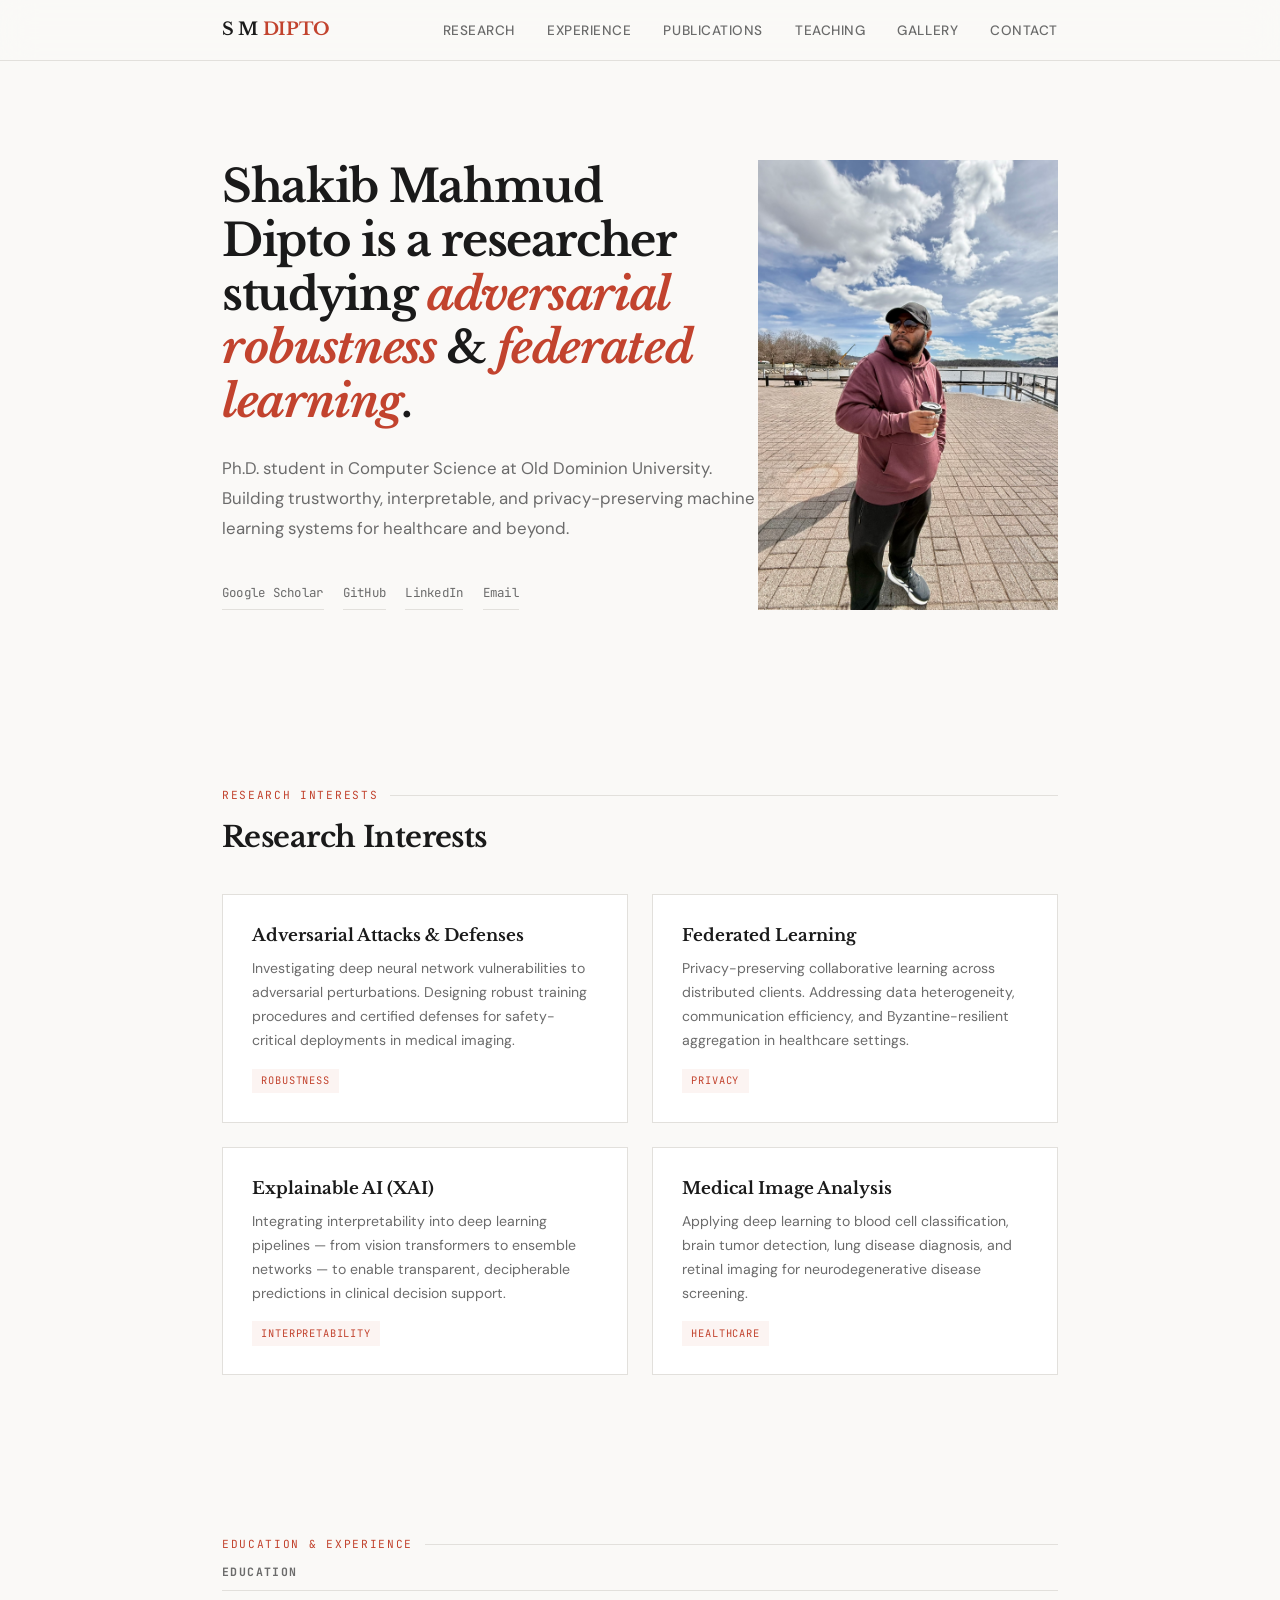
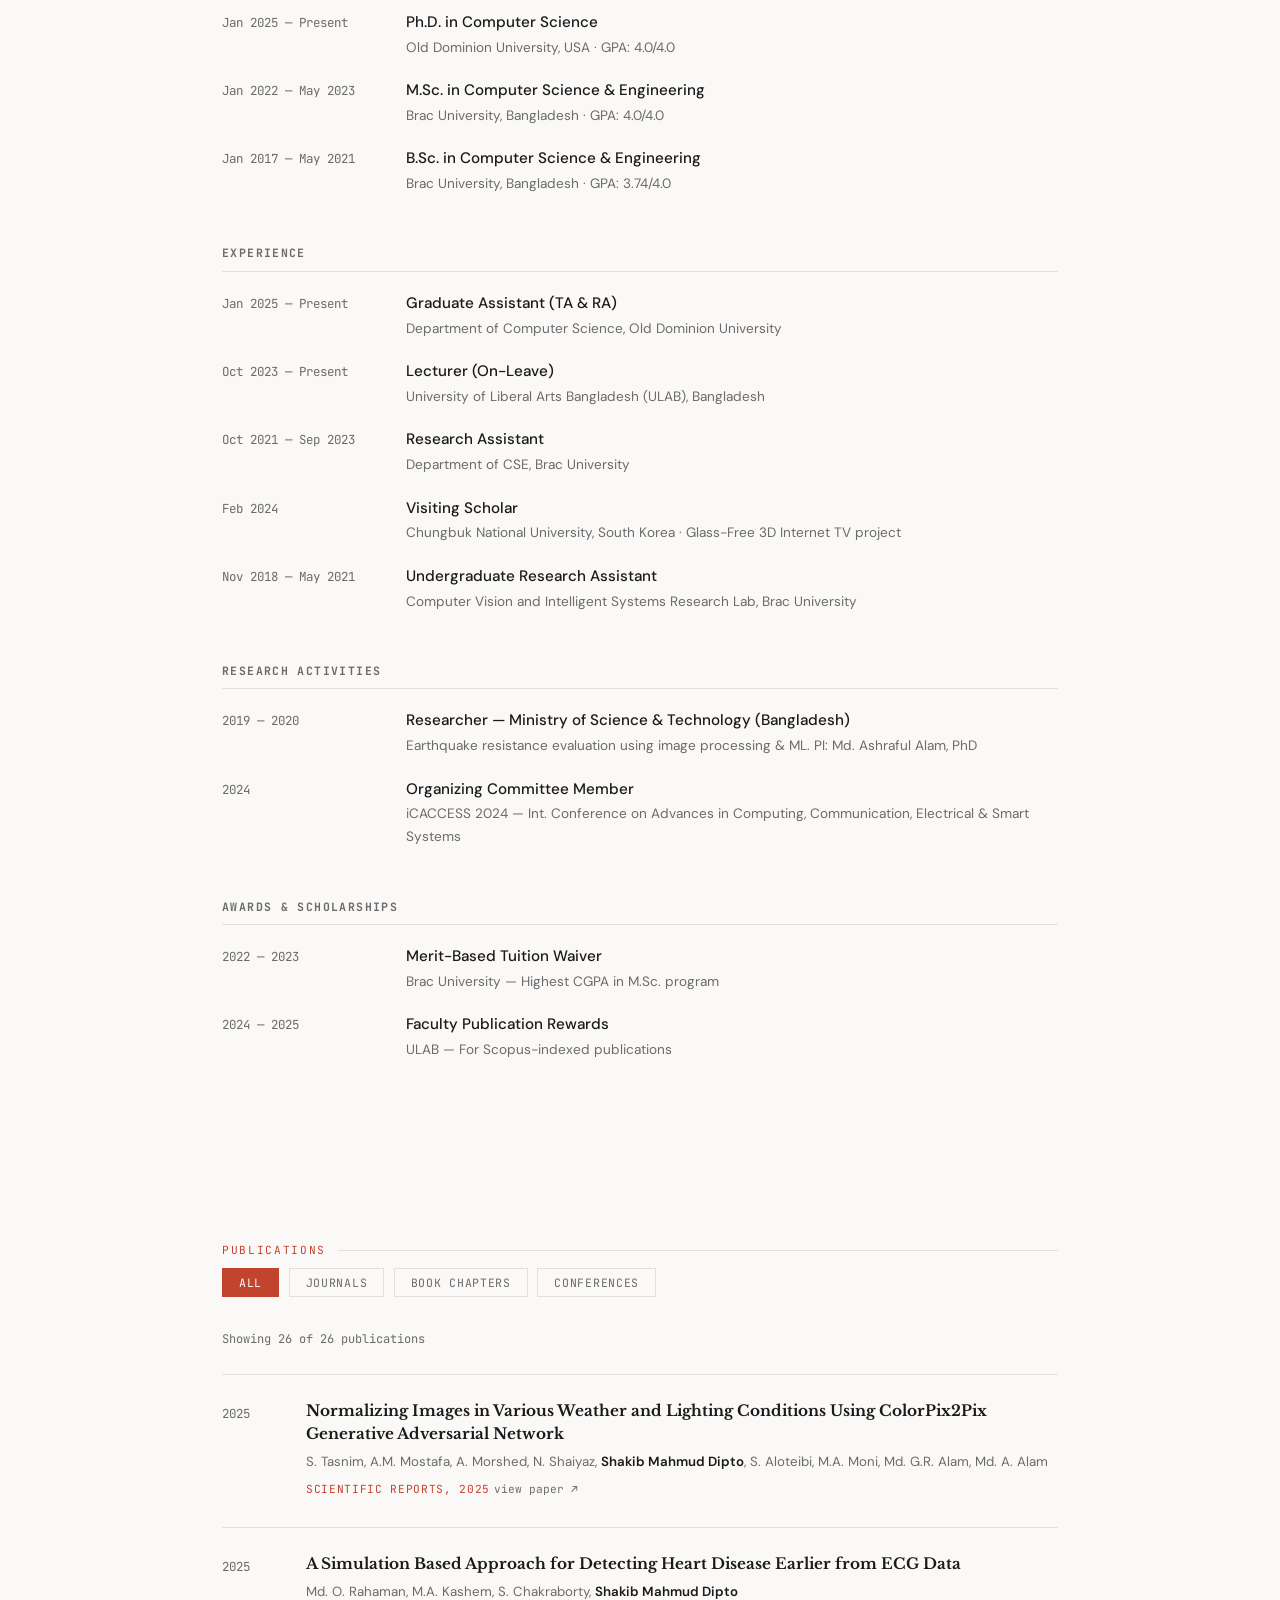
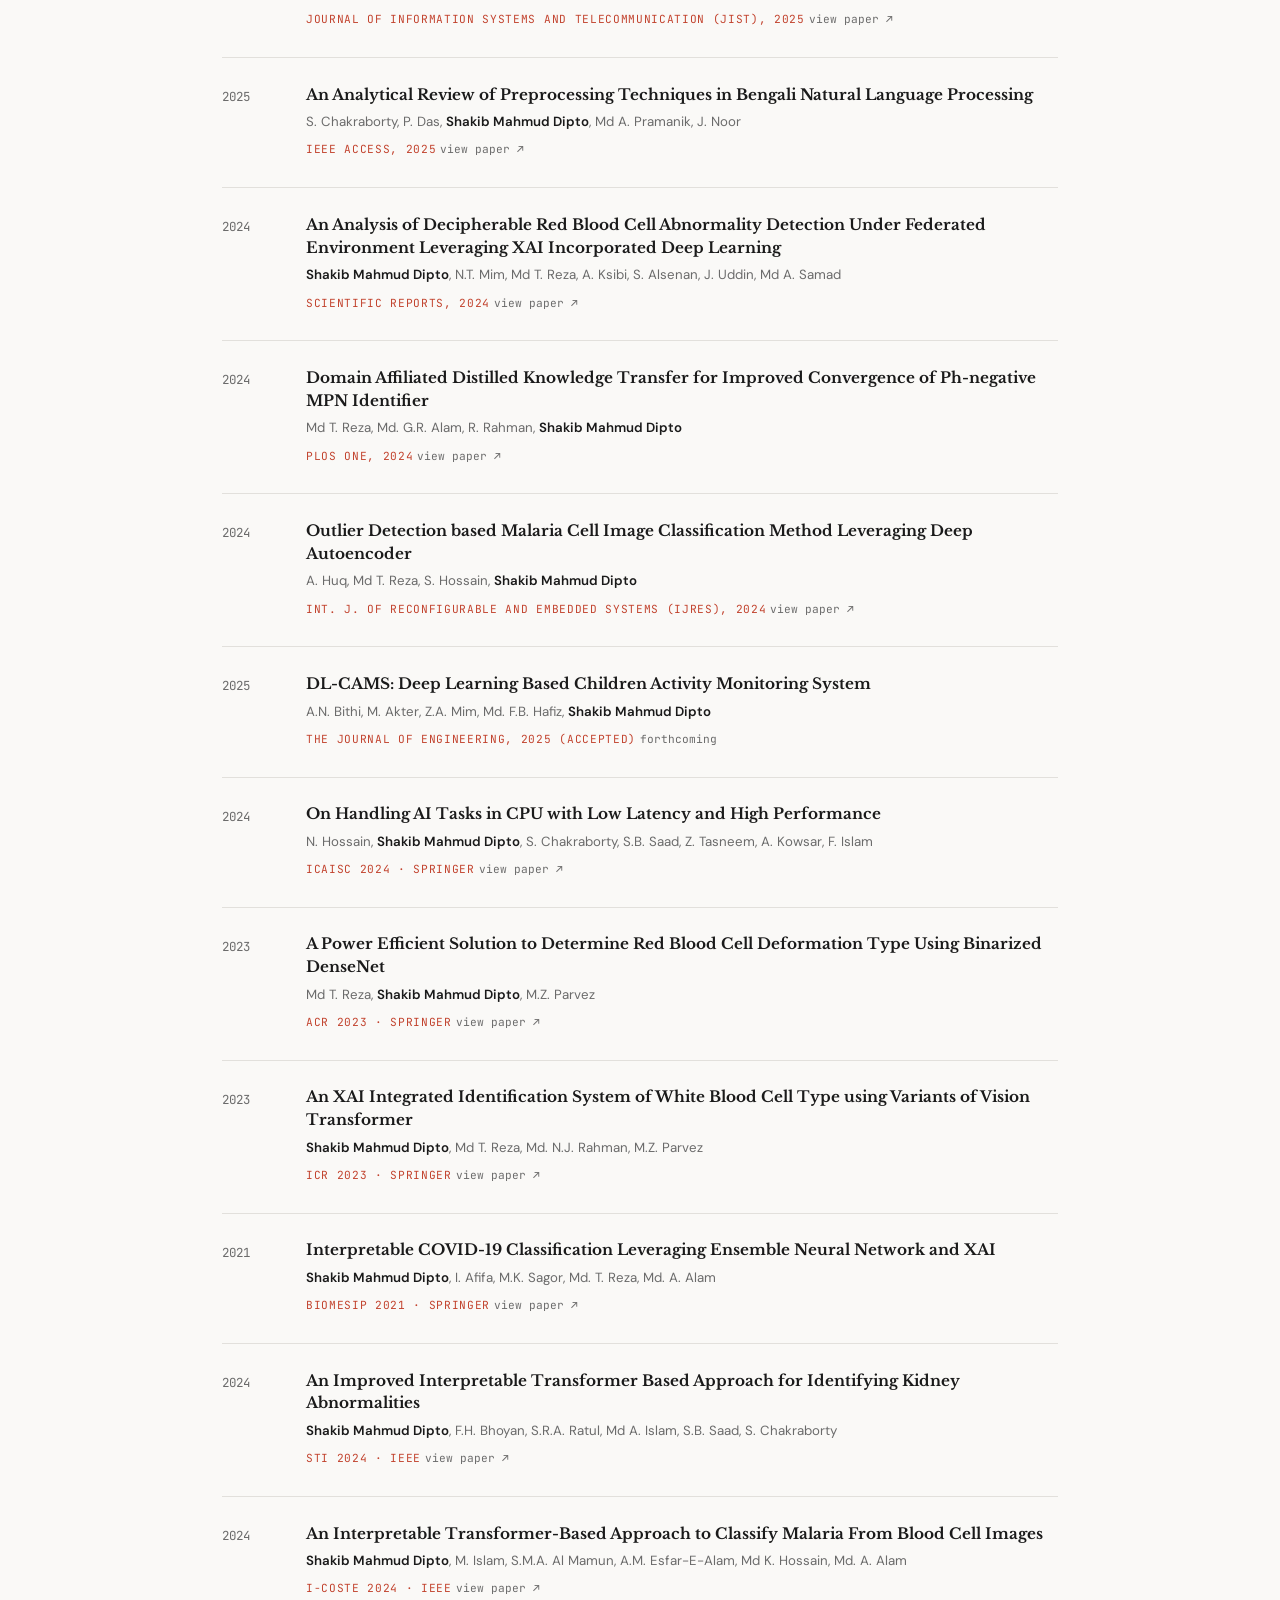
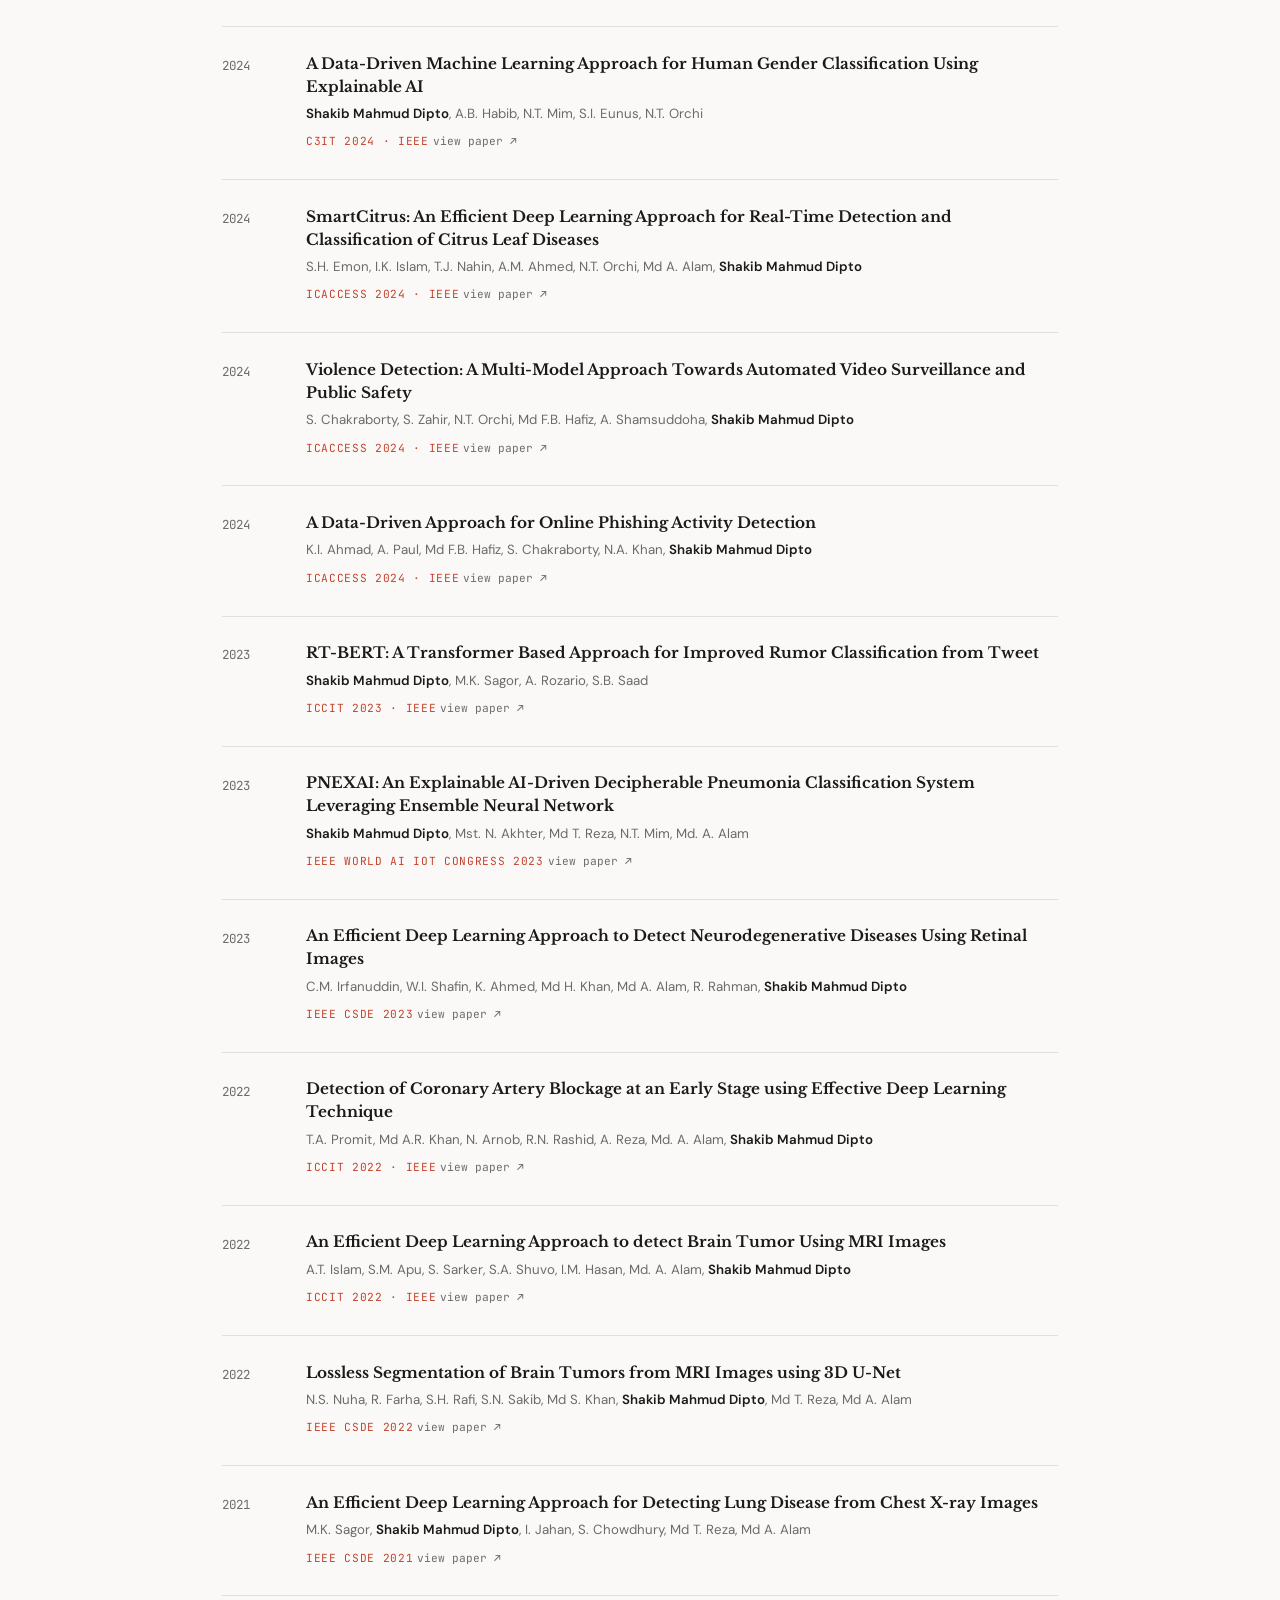
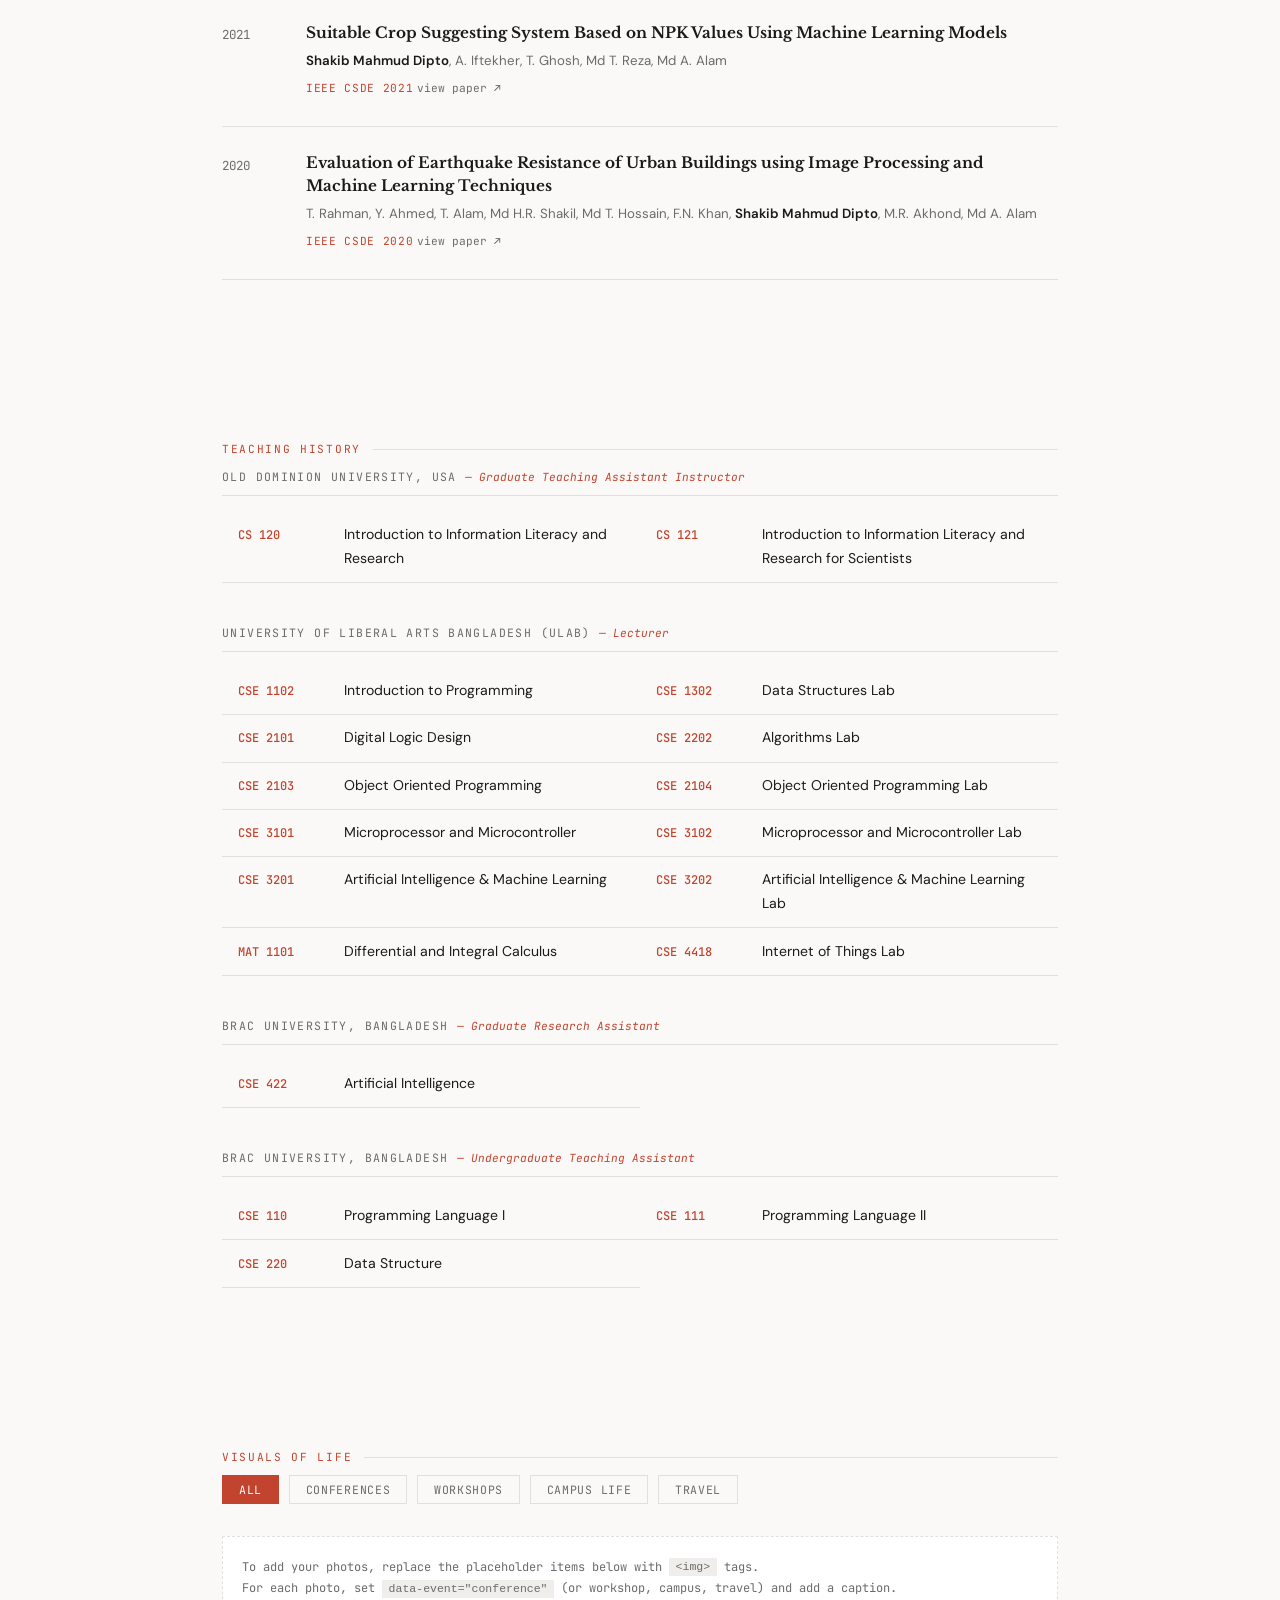
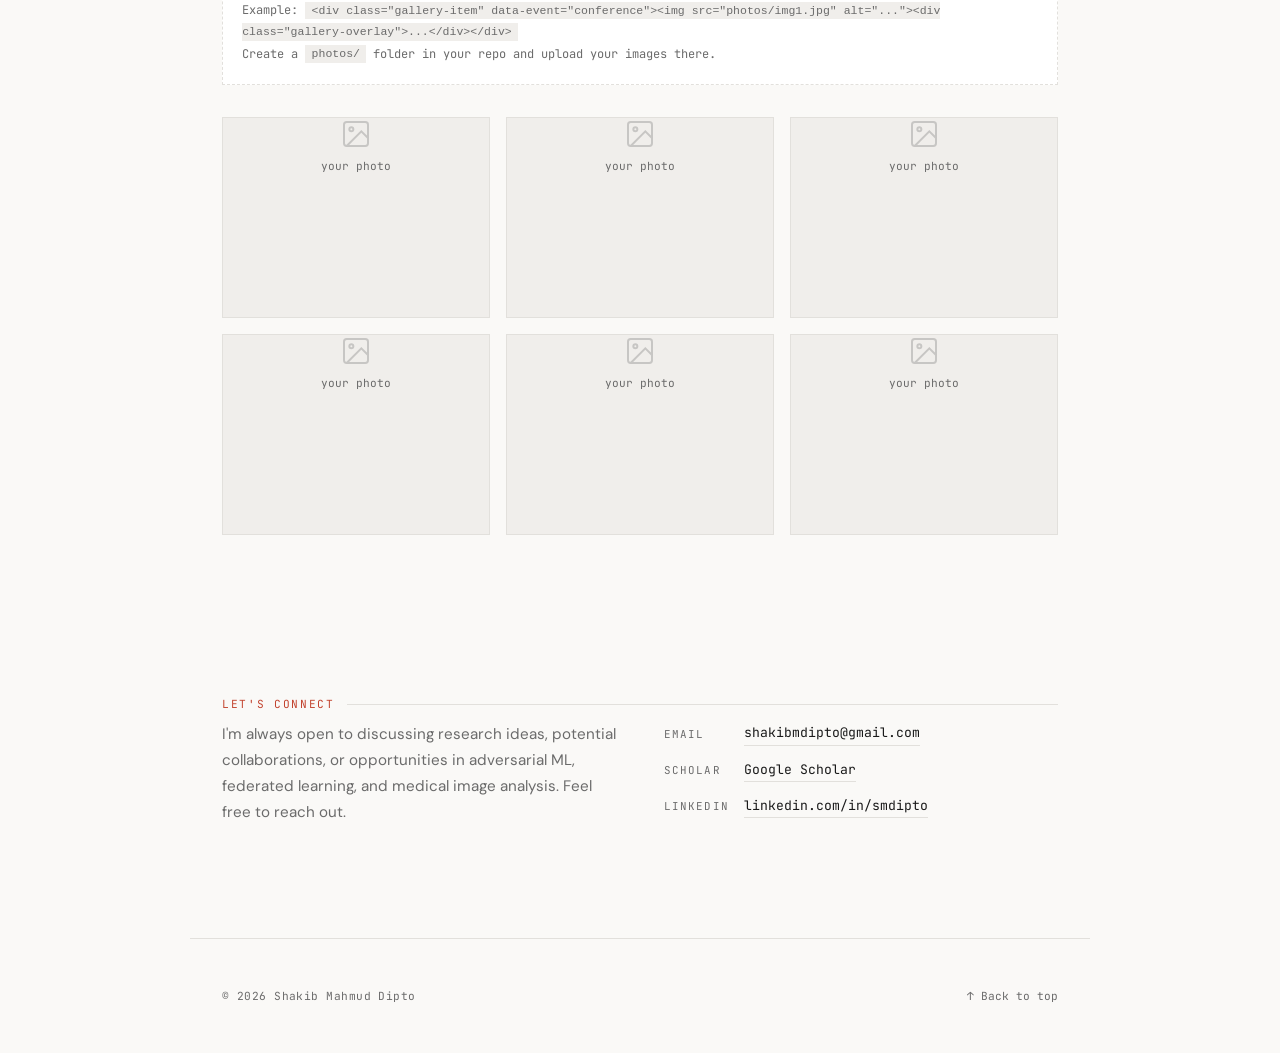
==== commit 5a6abfb6: "Portfolio" ====
--- a/index.html
+++ b/index.html
@@ -5,470 +5,7 @@
 <meta name="viewport" content="width=device-width, initial-scale=1.0">
 <title>Shakib Mahmud Dipto — Researcher</title>
 <link href="https://fonts.googleapis.com/css2?family=Libre+Baskerville:ital,wght@0,400;0,700;1,400&family=DM+Sans:ital,opsz,wght@0,9..40,300;0,9..40,400;0,9..40,500;1,9..40,400&family=JetBrains+Mono:wght@400;500&display=swap" rel="stylesheet">
-<style>
-  :root {
-    --ink: #1a1a1a;
-    --paper: #faf9f7;
-    --accent: #c2432e;
-    --muted: #6b6b6b;
-    --border: #e2e0dc;
-    --highlight: #f0eeeb;
-    --serif: 'Libre Baskerville', Georgia, serif;
-    --sans: 'DM Sans', sans-serif;
-    --mono: 'JetBrains Mono', monospace;
-  }
-
-  * { margin: 0; padding: 0; box-sizing: border-box; }
-  html { scroll-behavior: smooth; }
-
-  body {
-    font-family: var(--sans);
-    background: var(--paper);
-    color: var(--ink);
-    font-size: 16px;
-    line-height: 1.7;
-    -webkit-font-smoothing: antialiased;
-  }
-
-  ::selection { background: var(--accent); color: white; }
-
-  /* ── NAV ── */
-  nav {
-    position: fixed; top: 0; width: 100%; z-index: 100;
-    background: rgba(250, 249, 247, 0.85);
-    backdrop-filter: blur(16px); -webkit-backdrop-filter: blur(16px);
-    border-bottom: 1px solid var(--border);
-    transition: box-shadow 0.3s;
-  }
-  nav.scrolled { box-shadow: 0 1px 12px rgba(0,0,0,0.06); }
-
-  nav .nav-inner {
-    max-width: 900px; margin: 0 auto; padding: 0 2rem;
-    display: flex; justify-content: space-between; align-items: center; height: 60px;
-  }
-
-  nav .logo {
-    font-family: var(--serif); font-size: 1.1rem; font-weight: 700;
-    color: var(--ink); text-decoration: none; letter-spacing: -0.02em;
-  }
-  nav .logo span { color: var(--accent); }
-
-  nav ul { list-style: none; display: flex; gap: 2rem; }
-
-  nav a {
-    text-decoration: none; color: var(--muted); font-size: 0.85rem;
-    font-weight: 500; letter-spacing: 0.04em; text-transform: uppercase;
-    transition: color 0.2s; position: relative;
-  }
-  nav ul a::after {
-    content: ''; position: absolute; bottom: -4px; left: 0;
-    width: 0; height: 1.5px; background: var(--accent); transition: width 0.25s ease;
-  }
-  nav ul a:hover { color: var(--ink); }
-  nav ul a:hover::after { width: 100%; }
-
-  .menu-toggle {
-    display: none; background: none; border: none; cursor: pointer;
-    width: 28px; height: 20px; position: relative; z-index: 110;
-  }
-  .menu-toggle span {
-    display: block; width: 100%; height: 2px; background: var(--ink);
-    position: absolute; left: 0; transition: all 0.3s ease;
-  }
-  .menu-toggle span:nth-child(1) { top: 0; }
-  .menu-toggle span:nth-child(2) { top: 9px; }
-  .menu-toggle span:nth-child(3) { top: 18px; }
-  .menu-toggle.active span:nth-child(1) { top: 9px; transform: rotate(45deg); }
-  .menu-toggle.active span:nth-child(2) { opacity: 0; }
-  .menu-toggle.active span:nth-child(3) { top: 9px; transform: rotate(-45deg); }
-
-  /* ── HERO ── */
-  .hero {
-    max-width: 900px; margin: 0 auto;
-    padding: 10rem 2rem 6rem;
-    display: grid; grid-template-columns: 1fr 300px; gap: 0; align-items: stretch;
-  }
-
-  .hero h1 {
-    font-family: var(--serif); font-size: 2.8rem; font-weight: 700;
-    line-height: 1.2; letter-spacing: -0.03em; padding-right: 2rem;
-  }
-  .hero h1 em { font-style: italic; color: var(--accent); }
-
-  .hero p {
-    margin-top: 1.5rem; font-size: 1.05rem; color: var(--muted);
-    max-width: 540px; line-height: 1.8;
-  }
-
-  .hero-links { margin-top: 2rem; display: flex; gap: 1.2rem; flex-wrap: wrap; }
-  .hero-links a {
-    font-family: var(--mono); font-size: 0.78rem; color: var(--muted);
-    text-decoration: none; padding: 0.4rem 0; border-bottom: 1px solid var(--border);
-    transition: all 0.2s; letter-spacing: 0.02em;
-  }
-  .hero-links a:hover { color: var(--accent); border-color: var(--accent); }
-
-  .hero-photo {
-    width: 100%; height: 100%; min-height: 320px;
-    display: flex; align-items: center; justify-content: center;
-    font-family: var(--mono); font-size: 0.7rem; color: var(--muted);
-    position: relative; overflow: hidden;
-  }
-  .hero-photo img {
-    width: 100%; height: 100%; object-fit: cover; object-position: center top;
-  }
-
-  /* ── SECTIONS ── */
-  section { max-width: 900px; margin: 0 auto; padding: 5rem 2rem; }
-
-  .section-label {
-    font-family: var(--mono); font-size: 0.7rem; text-transform: uppercase;
-    letter-spacing: 0.15em; color: var(--accent); margin-bottom: 0.5rem;
-    display: flex; align-items: center; gap: 0.75rem;
-  }
-  .section-label::after { content: ''; flex: 1; height: 1px; background: var(--border); }
-
-  section h2 {
-    font-family: var(--serif); font-size: 1.8rem; font-weight: 700;
-    letter-spacing: -0.02em; margin-bottom: 2rem;
-  }
-
-  .divider { max-width: 900px; margin: 0 auto; padding: 0 2rem; height: 1px; background: var(--border); }
-
-  /* ── RESEARCH ── */
-  .research-grid { display: grid; grid-template-columns: 1fr 1fr; gap: 1.5rem; }
-
-  .research-card {
-    border: 1px solid var(--border); padding: 1.8rem; transition: all 0.3s ease;
-    position: relative; background: white;
-  }
-  .research-card::before {
-    content: ''; position: absolute; top: 0; left: 0; width: 3px; height: 0;
-    background: var(--accent); transition: height 0.3s ease;
-  }
-  .research-card:hover {
-    border-color: var(--accent); transform: translateY(-2px);
-    box-shadow: 0 4px 20px rgba(0,0,0,0.04);
-  }
-  .research-card:hover::before { height: 100%; }
-
-  .research-card h3 {
-    font-family: var(--serif); font-size: 1.05rem; font-weight: 700;
-    margin-bottom: 0.6rem; line-height: 1.4;
-  }
-  .research-card p { font-size: 0.88rem; color: var(--muted); line-height: 1.7; }
-
-  .research-tag {
-    display: inline-block; font-family: var(--mono); font-size: 0.65rem;
-    text-transform: uppercase; letter-spacing: 0.08em; color: var(--accent);
-    background: rgba(194, 67, 46, 0.06); padding: 0.2rem 0.6rem; margin-top: 1rem;
-  }
-
-  /* ── PUBLICATIONS ── */
-  .pub-filter-bar {
-    display: flex; gap: 0.6rem; margin-bottom: 2rem; flex-wrap: wrap;
-  }
-  .pub-filter-btn {
-    font-family: var(--mono); font-size: 0.72rem; text-transform: uppercase;
-    letter-spacing: 0.06em; padding: 0.4rem 1rem; border: 1px solid var(--border);
-    background: none; color: var(--muted); cursor: pointer; transition: all 0.2s;
-  }
-  .pub-filter-btn:hover { border-color: var(--accent); color: var(--accent); }
-  .pub-filter-btn.active {
-    background: var(--accent); color: white; border-color: var(--accent);
-  }
-
-  .pub-list { list-style: none; }
-
-  .pub-item {
-    padding: 1.6rem 0; border-bottom: 1px solid var(--border);
-    display: grid; grid-template-columns: 60px 1fr; gap: 1.5rem;
-    align-items: start; transition: all 0.2s; cursor: pointer;
-    text-decoration: none; color: inherit;
-  }
-  .pub-item:first-child { border-top: 1px solid var(--border); }
-  .pub-item:hover { background: var(--highlight); margin: 0 -1rem; padding-left: 1rem; padding-right: 1rem; }
-  .pub-item.hidden { display: none; }
-
-  .pub-external-icon {
-    font-family: var(--mono); font-size: 0.7rem; color: var(--muted);
-    margin-top: 0.5rem; display: inline-flex; align-items: center; gap: 0.3rem;
-    transition: color 0.2s;
-  }
-  .pub-item:hover .pub-external-icon { color: var(--accent); }
-
-  .pub-year { font-family: var(--mono); font-size: 0.78rem; color: var(--muted); padding-top: 0.15rem; }
-
-  .pub-content h3 {
-    font-family: var(--serif); font-size: 0.95rem; font-weight: 700;
-    line-height: 1.5; margin-bottom: 0.3rem;
-  }
-  .pub-authors { font-size: 0.83rem; color: var(--muted); line-height: 1.6; }
-  .pub-authors strong { color: var(--ink); font-weight: 600; }
-
-  .pub-venue {
-    font-family: var(--mono); font-size: 0.7rem; color: var(--accent);
-    text-transform: uppercase; letter-spacing: 0.06em; margin-top: 0.4rem;
-    display: inline-block;
-  }
-
-  .pub-links { margin-top: 0.5rem; display: flex; gap: 1rem; }
-  .pub-links a {
-    font-family: var(--mono); font-size: 0.7rem; color: var(--muted);
-    text-decoration: none; border-bottom: 1px solid transparent; transition: all 0.2s;
-  }
-  .pub-links a:hover { color: var(--accent); border-color: var(--accent); }
-
-  .pub-count {
-    font-family: var(--mono); font-size: 0.75rem; color: var(--muted);
-    margin-bottom: 1.5rem;
-  }
-
-  /* ── CV ── */
-  .cv-section { margin-bottom: 3rem; }
-  .cv-section:last-child { margin-bottom: 0; }
-
-  .cv-section h3 {
-    font-family: var(--mono); font-size: 0.72rem; text-transform: uppercase;
-    letter-spacing: 0.12em; color: var(--muted); margin-bottom: 1.2rem;
-    padding-bottom: 0.5rem; border-bottom: 1px solid var(--border);
-  }
-
-  .cv-entry {
-    display: grid; grid-template-columns: 160px 1fr; gap: 1.5rem;
-    margin-bottom: 1.2rem; align-items: baseline;
-  }
-  .cv-date { font-family: var(--mono); font-size: 0.78rem; color: var(--muted); }
-  .cv-detail h4 { font-size: 0.95rem; font-weight: 500; }
-  .cv-detail p { font-size: 0.85rem; color: var(--muted); }
-
-  /* ── SKILLS ── */
-  .skills-grid { display: grid; grid-template-columns: 1fr 1fr; gap: 2rem; }
-  .skill-group h3 {
-    font-family: var(--mono); font-size: 0.72rem; text-transform: uppercase;
-    letter-spacing: 0.12em; color: var(--muted); margin-bottom: 0.8rem;
-    padding-bottom: 0.4rem; border-bottom: 1px solid var(--border);
-  }
-  .skill-tags { display: flex; gap: 0.5rem; flex-wrap: wrap; }
-  .skill-tag {
-    font-family: var(--mono); font-size: 0.72rem; padding: 0.3rem 0.7rem;
-    border: 1px solid var(--border); color: var(--ink); background: white;
-    transition: all 0.2s;
-  }
-  .skill-tag:hover { border-color: var(--accent); color: var(--accent); }
-
-  /* ── CONTACT ── */
-  .contact-grid { display: grid; grid-template-columns: 1fr 1fr; gap: 3rem; }
-  .contact-text p { color: var(--muted); font-size: 0.95rem; margin-bottom: 2rem; }
-  .contact-info { list-style: none; }
-  .contact-info li {
-    font-family: var(--mono); font-size: 0.82rem; margin-bottom: 0.8rem;
-    display: flex; gap: 0.6rem; align-items: center;
-  }
-  .contact-info li span.label {
-    color: var(--muted); min-width: 70px; text-transform: uppercase;
-    font-size: 0.68rem; letter-spacing: 0.1em;
-  }
-  .contact-info li a {
-    color: var(--ink); text-decoration: none; border-bottom: 1px solid var(--border);
-    transition: all 0.2s;
-  }
-  .contact-info li a:hover { color: var(--accent); border-color: var(--accent); }
-
-  /* ── FOOTER ── */
-  footer {
-    max-width: 900px; margin: 0 auto; padding: 3rem 2rem;
-    border-top: 1px solid var(--border);
-    display: flex; justify-content: space-between; align-items: center;
-  }
-  footer p { font-family: var(--mono); font-size: 0.7rem; color: var(--muted); letter-spacing: 0.04em; }
-  .back-to-top {
-    font-family: var(--mono); font-size: 0.7rem; color: var(--muted);
-    text-decoration: none; transition: color 0.2s;
-  }
-  .back-to-top:hover { color: var(--accent); }
-
-  /* ── TEACHING ── */
-  .teaching-block { margin-bottom: 2.5rem; }
-  .teaching-block:last-child { margin-bottom: 0; }
-
-  .teaching-block-header {
-    font-family: var(--mono); font-size: 0.72rem; text-transform: uppercase;
-    letter-spacing: 0.12em; color: var(--muted); margin-bottom: 1rem;
-    padding-bottom: 0.5rem; border-bottom: 1px solid var(--border);
-  }
-  .teaching-block-header span {
-    font-style: italic; text-transform: none; letter-spacing: 0;
-    color: var(--accent); font-size: 0.7rem;
-  }
-
-  .course-grid {
-    display: grid; grid-template-columns: 1fr 1fr; gap: 0;
-  }
-  .course-item {
-    display: flex; align-items: baseline; gap: 1rem;
-    padding: 0.7rem 1rem; border-bottom: 1px solid var(--border);
-    transition: background 0.2s;
-  }
-  .course-item:hover { background: var(--highlight); }
-  .course-code {
-    font-family: var(--mono); font-size: 0.75rem; font-weight: 500;
-    color: var(--accent); white-space: nowrap; min-width: 90px;
-  }
-  .course-name {
-    font-size: 0.88rem; color: var(--ink);
-  }
-  .teaching-note {
-    font-family: var(--mono); font-size: 0.72rem; color: var(--muted);
-    margin-bottom: 1.5rem; font-style: italic;
-  }
-
-  @media (max-width: 768px) {
-    .course-grid { grid-template-columns: 1fr; }
-  }
-
-  /* ── GALLERY ── */
-  .gallery-filter-bar {
-    display: flex; gap: 0.6rem; margin-bottom: 2rem; flex-wrap: wrap;
-  }
-  .gallery-filter-btn {
-    font-family: var(--mono); font-size: 0.72rem; text-transform: uppercase;
-    letter-spacing: 0.06em; padding: 0.4rem 1rem; border: 1px solid var(--border);
-    background: none; color: var(--muted); cursor: pointer; transition: all 0.2s;
-  }
-  .gallery-filter-btn:hover { border-color: var(--accent); color: var(--accent); }
-  .gallery-filter-btn.active {
-    background: var(--accent); color: white; border-color: var(--accent);
-  }
-
-  .gallery-grid {
-    display: grid; grid-template-columns: repeat(3, 1fr); gap: 1rem;
-  }
-
-  .gallery-item {
-    position: relative; overflow: hidden; border: 1px solid var(--border);
-    aspect-ratio: 4/3; cursor: pointer; background: var(--highlight);
-    transition: all 0.3s ease;
-  }
-  .gallery-item.hidden { display: none; }
-  .gallery-item:hover { border-color: var(--accent); transform: translateY(-2px); box-shadow: 0 4px 20px rgba(0,0,0,0.06); }
-
-  .gallery-item img {
-    width: 100%; height: 100%; object-fit: cover;
-    transition: transform 0.4s ease;
-  }
-  .gallery-item:hover img { transform: scale(1.05); }
-
-  .gallery-overlay {
-    position: absolute; bottom: 0; left: 0; right: 0;
-    padding: 1.2rem; background: linear-gradient(transparent, rgba(0,0,0,0.75));
-    transform: translateY(100%); transition: transform 0.3s ease;
-  }
-  .gallery-item:hover .gallery-overlay { transform: translateY(0); }
-
-  .gallery-overlay h4 {
-    font-family: var(--sans); font-size: 0.85rem; font-weight: 500;
-    color: white; margin-bottom: 0.15rem;
-  }
-  .gallery-overlay span {
-    font-family: var(--mono); font-size: 0.65rem; color: rgba(255,255,255,0.7);
-    text-transform: uppercase; letter-spacing: 0.06em;
-  }
-
-  .gallery-placeholder {
-    display: flex; flex-direction: column; align-items: center; justify-content: center;
-    font-family: var(--mono); font-size: 0.7rem; color: var(--muted);
-    gap: 0.4rem;
-  }
-  .gallery-placeholder svg { opacity: 0.3; }
-
-  /* Lightbox */
-  .lightbox {
-    display: none; position: fixed; inset: 0; z-index: 1000;
-    background: rgba(0,0,0,0.9); align-items: center; justify-content: center;
-    opacity: 0; transition: opacity 0.3s ease;
-  }
-  .lightbox.active { display: flex; opacity: 1; }
-
-  .lightbox img {
-    max-width: 90vw; max-height: 85vh; object-fit: contain;
-    border: 2px solid rgba(255,255,255,0.1);
-  }
-
-  .lightbox-caption {
-    position: absolute; bottom: 2rem; left: 50%; transform: translateX(-50%);
-    text-align: center; color: white;
-  }
-  .lightbox-caption h4 {
-    font-family: var(--sans); font-size: 1rem; font-weight: 500; margin-bottom: 0.2rem;
-  }
-  .lightbox-caption span {
-    font-family: var(--mono); font-size: 0.72rem; color: rgba(255,255,255,0.6);
-    text-transform: uppercase; letter-spacing: 0.06em;
-  }
-
-  .lightbox-close {
-    position: absolute; top: 1.5rem; right: 2rem;
-    font-family: var(--mono); font-size: 1.5rem; color: rgba(255,255,255,0.6);
-    background: none; border: none; cursor: pointer; transition: color 0.2s;
-    line-height: 1;
-  }
-  .lightbox-close:hover { color: white; }
-
-  .lightbox-nav {
-    position: absolute; top: 50%; transform: translateY(-50%);
-    font-size: 2rem; color: rgba(255,255,255,0.5); background: none;
-    border: none; cursor: pointer; transition: color 0.2s; padding: 1rem;
-  }
-  .lightbox-nav:hover { color: white; }
-  .lightbox-prev { left: 1rem; }
-  .lightbox-next { right: 1rem; }
-
-  .gallery-instructions {
-    font-family: var(--mono); font-size: 0.75rem; color: var(--muted);
-    margin-bottom: 2rem; padding: 1.2rem; border: 1px dashed var(--border);
-    background: white; line-height: 1.8;
-  }
-  .gallery-instructions code {
-    background: var(--highlight); padding: 0.15rem 0.4rem; font-size: 0.72rem;
-  }
-
-  @media (max-width: 768px) {
-    .gallery-grid { grid-template-columns: repeat(2, 1fr); }
-  }
-  @media (max-width: 480px) {
-    .gallery-grid { grid-template-columns: 1fr; }
-  }
-
-  /* ── ANIMATIONS ── */
-  .fade-in {
-    opacity: 0; transform: translateY(18px);
-    transition: opacity 0.6s ease, transform 0.6s ease;
-  }
-  .fade-in.visible { opacity: 1; transform: translateY(0); }
-
-  /* ── RESPONSIVE ── */
-  @media (max-width: 768px) {
-    .hero { grid-template-columns: 1fr; padding: 8rem 1.5rem 4rem; }
-    .hero-photo { width: 100%; height: 250px; min-height: unset; order: -1; }
-    .hero h1 { font-size: 2rem; padding-right: 0; }
-    nav ul { display: none; }
-    nav ul.open {
-      display: flex; flex-direction: column; position: fixed; inset: 0;
-      background: var(--paper); justify-content: center; align-items: center;
-      gap: 2.5rem; z-index: 105;
-    }
-    nav ul.open a { font-size: 1.1rem; }
-    .menu-toggle { display: block; }
-    .research-grid { grid-template-columns: 1fr; }
-    .pub-item { grid-template-columns: 1fr; gap: 0.3rem; }
-    .cv-entry { grid-template-columns: 1fr; gap: 0.3rem; }
-    .contact-grid { grid-template-columns: 1fr; gap: 2rem; }
-    .skills-grid { grid-template-columns: 1fr; }
-    section { padding: 3.5rem 1.5rem; }
-    section h2 { font-size: 1.5rem; }
-  }
-</style>
+<link rel="stylesheet" href="styles.css">
 </head>
 <body>
 
@@ -481,10 +18,10 @@
     </button>
     <ul id="navMenu">
       <li><a href="#research">Research</a></li>
-      <li><a href="#experience">CV</a></li>
+      <li><a href="#experience">Experience</a></li>
       <li><a href="#publications">Publications</a></li>
       <li><a href="#teaching">Teaching</a></li>
-      <li><a href="#skills">Skills</a></li>
+      <!-- <li><a href="#skills">Skills</a></li> -->
       <li><a href="#gallery">Gallery</a></li>
       <li><a href="#contact">Contact</a></li>
     </ul>
@@ -504,16 +41,16 @@
     </div>
   </div>
   <div class="hero-photo fade-in">
-  <img src="photos/profile.jpeg" alt="Shakib Mahmud Dipto">
-</div>
+    <img src="photos/profile.jpeg" alt="Shakib Mahmud Dipto">
+  </div>
 </header>
 
-<div class="divider"></div>
+<!-- <div class="divider"></div> -->
 
 <!-- RESEARCH -->
 <section id="research">
   <div class="fade-in">
-    <div class="section-label">01 — Research</div>
+    <div class="section-label">Research Interests</div>
     <h2>Research Interests</h2>
   </div>
   <div class="research-grid">
@@ -540,13 +77,13 @@
   </div>
 </section>
 
-<div class="divider"></div>
+<!-- <div class="divider"></div> -->
 
 <!-- EXPERIENCE & EDUCATION -->
 <section id="experience">
   <div class="fade-in">
-    <div class="section-label">02 — Curriculum Vitae</div>
-    <h2>Education &amp; Experience</h2>
+    <div class="section-label">Education &amp; Experience</div>
+    <!-- <h2>Education &amp; Experience</h2> -->
   </div>
 
   <div class="cv-section fade-in">
@@ -650,13 +187,13 @@
   </div>
 </section>
 
-<div class="divider"></div>
+<!-- <div class="divider"></div> -->
 
 <!-- PUBLICATIONS -->
 <section id="publications">
   <div class="fade-in">
-    <div class="section-label">03 — Publications</div>
-    <h2>Selected Publications</h2>
+    <div class="section-label">Publications</div>
+    <!-- <h2>Selected Publications</h2> -->
   </div>
 
   <div class="pub-filter-bar fade-in">
@@ -676,7 +213,8 @@
         <h3>Normalizing Images in Various Weather and Lighting Conditions Using ColorPix2Pix Generative Adversarial Network</h3>
         <p class="pub-authors">S. Tasnim, A.M. Mostafa, A. Morshed, N. Shaiyaz, <strong>Shakib Mahmud Dipto</strong>, S. Aloteibi, M.A. Moni, Md. G.R. Alam, Md. A. Alam</p>
         <span class="pub-venue">Scientific Reports, 2025</span>
-      <span class="pub-external-icon">view paper ↗</span></div>
+        <span class="pub-external-icon">view paper ↗</span>
+      </div>
     </a>
 
     <a class="pub-item fade-in" data-type="journal" href="https://doi.org/10.61882/jist.47968.13.51.232" target="_blank" rel="noopener">
@@ -685,7 +223,8 @@
         <h3>A Simulation Based Approach for Detecting Heart Disease Earlier from ECG Data</h3>
         <p class="pub-authors">Md. O. Rahaman, M.A. Kashem, S. Chakraborty, <strong>Shakib Mahmud Dipto</strong></p>
         <span class="pub-venue">Journal of Information Systems and Telecommunication (JIST), 2025</span>
-      <span class="pub-external-icon">view paper ↗</span></div>
+        <span class="pub-external-icon">view paper ↗</span>
+      </div>
     </a>
 
     <a class="pub-item fade-in" data-type="journal" href="https://doi.org/10.1109/ACCESS.2025.3574234" target="_blank" rel="noopener">
@@ -694,7 +233,8 @@
         <h3>An Analytical Review of Preprocessing Techniques in Bengali Natural Language Processing</h3>
         <p class="pub-authors">S. Chakraborty, P. Das, <strong>Shakib Mahmud Dipto</strong>, Md A. Pramanik, J. Noor</p>
         <span class="pub-venue">IEEE Access, 2025</span>
-      <span class="pub-external-icon">view paper ↗</span></div>
+        <span class="pub-external-icon">view paper ↗</span>
+      </div>
     </a>
 
     <a class="pub-item fade-in" data-type="journal" href="https://doi.org/10.1038/s41598-024-76359-0" target="_blank" rel="noopener">
@@ -703,7 +243,8 @@
         <h3>An Analysis of Decipherable Red Blood Cell Abnormality Detection Under Federated Environment Leveraging XAI Incorporated Deep Learning</h3>
         <p class="pub-authors"><strong>Shakib Mahmud Dipto</strong>, N.T. Mim, Md T. Reza, A. Ksibi, S. Alsenan, J. Uddin, Md A. Samad</p>
         <span class="pub-venue">Scientific Reports, 2024</span>
-      <span class="pub-external-icon">view paper ↗</span></div>
+        <span class="pub-external-icon">view paper ↗</span>
+      </div>
     </a>
 
     <a class="pub-item fade-in" data-type="journal" href="https://doi.org/10.1371/journal.pone.0303541" target="_blank" rel="noopener">
@@ -712,7 +253,8 @@
         <h3>Domain Affiliated Distilled Knowledge Transfer for Improved Convergence of Ph-negative MPN Identifier</h3>
         <p class="pub-authors">Md T. Reza, Md. G.R. Alam, R. Rahman, <strong>Shakib Mahmud Dipto</strong></p>
         <span class="pub-venue">PLOS ONE, 2024</span>
-      <span class="pub-external-icon">view paper ↗</span></div>
+        <span class="pub-external-icon">view paper ↗</span>
+      </div>
     </a>
 
     <a class="pub-item fade-in" data-type="journal" href="https://doi.org/10.11591/ijres.v13.i1.pp171-178" target="_blank" rel="noopener">
@@ -721,7 +263,8 @@
         <h3>Outlier Detection based Malaria Cell Image Classification Method Leveraging Deep Autoencoder</h3>
         <p class="pub-authors">A. Huq, Md T. Reza, S. Hossain, <strong>Shakib Mahmud Dipto</strong></p>
         <span class="pub-venue">Int. J. of Reconfigurable and Embedded Systems (IJRES), 2024</span>
-      <span class="pub-external-icon">view paper ↗</span></div>
+        <span class="pub-external-icon">view paper ↗</span>
+      </div>
     </a>
 
     <a class="pub-item fade-in" data-type="journal" href="#" onclick="return false;">
@@ -730,7 +273,8 @@
         <h3>DL-CAMS: Deep Learning Based Children Activity Monitoring System</h3>
         <p class="pub-authors">A.N. Bithi, M. Akter, Z.A. Mim, Md. F.B. Hafiz, <strong>Shakib Mahmud Dipto</strong></p>
         <span class="pub-venue">The Journal of Engineering, 2025 (Accepted)</span>
-      <span class="pub-external-icon">forthcoming</span></div>
+        <span class="pub-external-icon">forthcoming</span>
+      </div>
     </a>
 
     <!-- BOOK CHAPTERS -->
@@ -740,7 +284,8 @@
         <h3>On Handling AI Tasks in CPU with Low Latency and High Performance</h3>
         <p class="pub-authors">N. Hossain, <strong>Shakib Mahmud Dipto</strong>, S. Chakraborty, S.B. Saad, Z. Tasneem, A. Kowsar, F. Islam</p>
         <span class="pub-venue">ICAISC 2024 · Springer</span>
-      <span class="pub-external-icon">view paper ↗</span></div>
+        <span class="pub-external-icon">view paper ↗</span>
+      </div>
     </a>
 
     <a class="pub-item fade-in" data-type="book" href="https://doi.org/10.1007/978-3-031-33743-7_21" target="_blank" rel="noopener">
@@ -749,7 +294,8 @@
         <h3>A Power Efficient Solution to Determine Red Blood Cell Deformation Type Using Binarized DenseNet</h3>
         <p class="pub-authors">Md T. Reza, <strong>Shakib Mahmud Dipto</strong>, M.Z. Parvez</p>
         <span class="pub-venue">ACR 2023 · Springer</span>
-      <span class="pub-external-icon">view paper ↗</span></div>
+        <span class="pub-external-icon">view paper ↗</span>
+      </div>
     </a>
 
     <a class="pub-item fade-in" data-type="book" href="https://doi.org/10.1007/978-3-031-35308-6_26" target="_blank" rel="noopener">
@@ -758,7 +304,8 @@
         <h3>An XAI Integrated Identification System of White Blood Cell Type using Variants of Vision Transformer</h3>
         <p class="pub-authors"><strong>Shakib Mahmud Dipto</strong>, Md T. Reza, Md. N.J. Rahman, M.Z. Parvez</p>
         <span class="pub-venue">ICR 2023 · Springer</span>
-      <span class="pub-external-icon">view paper ↗</span></div>
+        <span class="pub-external-icon">view paper ↗</span>
+      </div>
     </a>
 
     <a class="pub-item fade-in" data-type="book" href="https://doi.org/10.1007/978-3-030-88163-4_33" target="_blank" rel="noopener">
@@ -767,7 +314,8 @@
         <h3>Interpretable COVID-19 Classification Leveraging Ensemble Neural Network and XAI</h3>
         <p class="pub-authors"><strong>Shakib Mahmud Dipto</strong>, I. Afifa, M.K. Sagor, Md. T. Reza, Md. A. Alam</p>
         <span class="pub-venue">BIOMESIP 2021 · Springer</span>
-      <span class="pub-external-icon">view paper ↗</span></div>
+        <span class="pub-external-icon">view paper ↗</span>
+      </div>
     </a>
 
     <!-- CONFERENCES -->
@@ -777,7 +325,8 @@
         <h3>An Improved Interpretable Transformer Based Approach for Identifying Kidney Abnormalities</h3>
         <p class="pub-authors"><strong>Shakib Mahmud Dipto</strong>, F.H. Bhoyan, S.R.A. Ratul, Md A. Islam, S.B. Saad, S. Chakraborty</p>
         <span class="pub-venue">STI 2024 · IEEE</span>
-      <span class="pub-external-icon">view paper ↗</span></div>
+        <span class="pub-external-icon">view paper ↗</span>
+      </div>
     </a>
 
     <a class="pub-item fade-in" data-type="conference" href="https://doi.org/10.1109/i-COSTE63786.2024.11024978" target="_blank" rel="noopener">
@@ -786,7 +335,8 @@
         <h3>An Interpretable Transformer-Based Approach to Classify Malaria From Blood Cell Images</h3>
         <p class="pub-authors"><strong>Shakib Mahmud Dipto</strong>, M. Islam, S.M.A. Al Mamun, A.M. Esfar-E-Alam, Md K. Hossain, Md. A. Alam</p>
         <span class="pub-venue">i-COSTE 2024 · IEEE</span>
-      <span class="pub-external-icon">view paper ↗</span></div>
+        <span class="pub-external-icon">view paper ↗</span>
+      </div>
     </a>
 
     <a class="pub-item fade-in" data-type="conference" href="https://doi.org/10.1109/C3IT60531.2024.10829469" target="_blank" rel="noopener">
@@ -795,7 +345,8 @@
         <h3>A Data-Driven Machine Learning Approach for Human Gender Classification Using Explainable AI</h3>
         <p class="pub-authors"><strong>Shakib Mahmud Dipto</strong>, A.B. Habib, N.T. Mim, S.I. Eunus, N.T. Orchi</p>
         <span class="pub-venue">C3IT 2024 · IEEE</span>
-      <span class="pub-external-icon">view paper ↗</span></div>
+        <span class="pub-external-icon">view paper ↗</span>
+      </div>
     </a>
 
     <a class="pub-item fade-in" data-type="conference" href="https://doi.org/10.1109/iCACCESS61735.2024.10499517" target="_blank" rel="noopener">
@@ -804,7 +355,8 @@
         <h3>SmartCitrus: An Efficient Deep Learning Approach for Real-Time Detection and Classification of Citrus Leaf Diseases</h3>
         <p class="pub-authors">S.H. Emon, I.K. Islam, T.J. Nahin, A.M. Ahmed, N.T. Orchi, Md A. Alam, <strong>Shakib Mahmud Dipto</strong></p>
         <span class="pub-venue">iCACCESS 2024 · IEEE</span>
-      <span class="pub-external-icon">view paper ↗</span></div>
+        <span class="pub-external-icon">view paper ↗</span>
+      </div>
     </a>
 
     <a class="pub-item fade-in" data-type="conference" href="https://doi.org/10.1109/iCACCESS61735.2024.10499466" target="_blank" rel="noopener">
@@ -813,7 +365,8 @@
         <h3>Violence Detection: A Multi-Model Approach Towards Automated Video Surveillance and Public Safety</h3>
         <p class="pub-authors">S. Chakraborty, S. Zahir, N.T. Orchi, Md F.B. Hafiz, A. Shamsuddoha, <strong>Shakib Mahmud Dipto</strong></p>
         <span class="pub-venue">iCACCESS 2024 · IEEE</span>
-      <span class="pub-external-icon">view paper ↗</span></div>
+        <span class="pub-external-icon">view paper ↗</span>
+      </div>
     </a>
 
     <a class="pub-item fade-in" data-type="conference" href="https://doi.org/10.1109/iCACCESS61735.2024.10499630" target="_blank" rel="noopener">
@@ -822,7 +375,8 @@
         <h3>A Data-Driven Approach for Online Phishing Activity Detection</h3>
         <p class="pub-authors">K.I. Ahmad, A. Paul, Md F.B. Hafiz, S. Chakraborty, N.A. Khan, <strong>Shakib Mahmud Dipto</strong></p>
         <span class="pub-venue">iCACCESS 2024 · IEEE</span>
-      <span class="pub-external-icon">view paper ↗</span></div>
+        <span class="pub-external-icon">view paper ↗</span>
+      </div>
     </a>
 
     <a class="pub-item fade-in" data-type="conference" href="https://doi.org/10.1109/ICCIT60459.2023.10441601" target="_blank" rel="noopener">
@@ -831,7 +385,8 @@
         <h3>RT-BERT: A Transformer Based Approach for Improved Rumor Classification from Tweet</h3>
         <p class="pub-authors"><strong>Shakib Mahmud Dipto</strong>, M.K. Sagor, A. Rozario, S.B. Saad</p>
         <span class="pub-venue">ICCIT 2023 · IEEE</span>
-      <span class="pub-external-icon">view paper ↗</span></div>
+        <span class="pub-external-icon">view paper ↗</span>
+      </div>
     </a>
 
     <a class="pub-item fade-in" data-type="conference" href="https://doi.org/10.1109/AIIoT58121.2023.10174549" target="_blank" rel="noopener">
@@ -840,7 +395,8 @@
         <h3>PNEXAI: An Explainable AI-Driven Decipherable Pneumonia Classification System Leveraging Ensemble Neural Network</h3>
         <p class="pub-authors"><strong>Shakib Mahmud Dipto</strong>, Mst. N. Akhter, Md T. Reza, N.T. Mim, Md. A. Alam</p>
         <span class="pub-venue">IEEE World AI IoT Congress 2023</span>
-      <span class="pub-external-icon">view paper ↗</span></div>
+        <span class="pub-external-icon">view paper ↗</span>
+      </div>
     </a>
 
     <a class="pub-item fade-in" data-type="conference" href="https://doi.org/10.1109/CSDE59766.2023.10487730" target="_blank" rel="noopener">
@@ -849,7 +405,8 @@
         <h3>An Efficient Deep Learning Approach to Detect Neurodegenerative Diseases Using Retinal Images</h3>
         <p class="pub-authors">C.M. Irfanuddin, W.I. Shafin, K. Ahmed, Md H. Khan, Md A. Alam, R. Rahman, <strong>Shakib Mahmud Dipto</strong></p>
         <span class="pub-venue">IEEE CSDE 2023</span>
-      <span class="pub-external-icon">view paper ↗</span></div>
+        <span class="pub-external-icon">view paper ↗</span>
+      </div>
     </a>
 
     <a class="pub-item fade-in" data-type="conference" href="https://doi.org/10.1109/ICCIT57492.2022.10055691" target="_blank" rel="noopener">
@@ -858,7 +415,8 @@
         <h3>Detection of Coronary Artery Blockage at an Early Stage using Effective Deep Learning Technique</h3>
         <p class="pub-authors">T.A. Promit, Md A.R. Khan, N. Arnob, R.N. Rashid, A. Reza, Md. A. Alam, <strong>Shakib Mahmud Dipto</strong></p>
         <span class="pub-venue">ICCIT 2022 · IEEE</span>
-      <span class="pub-external-icon">view paper ↗</span></div>
+        <span class="pub-external-icon">view paper ↗</span>
+      </div>
     </a>
 
     <a class="pub-item fade-in" data-type="conference" href="https://doi.org/10.1109/ICCIT57492.2022.10054999" target="_blank" rel="noopener">
@@ -867,7 +425,8 @@
         <h3>An Efficient Deep Learning Approach to detect Brain Tumor Using MRI Images</h3>
         <p class="pub-authors">A.T. Islam, S.M. Apu, S. Sarker, S.A. Shuvo, I.M. Hasan, Md. A. Alam, <strong>Shakib Mahmud Dipto</strong></p>
         <span class="pub-venue">ICCIT 2022 · IEEE</span>
-      <span class="pub-external-icon">view paper ↗</span></div>
+        <span class="pub-external-icon">view paper ↗</span>
+      </div>
     </a>
 
     <a class="pub-item fade-in" data-type="conference" href="https://doi.org/10.1109/CSDE56538.2022.10089263" target="_blank" rel="noopener">
@@ -876,7 +435,8 @@
         <h3>Lossless Segmentation of Brain Tumors from MRI Images using 3D U-Net</h3>
         <p class="pub-authors">N.S. Nuha, R. Farha, S.H. Rafi, S.N. Sakib, Md S. Khan, <strong>Shakib Mahmud Dipto</strong>, Md T. Reza, Md A. Alam</p>
         <span class="pub-venue">IEEE CSDE 2022</span>
-      <span class="pub-external-icon">view paper ↗</span></div>
+        <span class="pub-external-icon">view paper ↗</span>
+      </div>
     </a>
 
     <a class="pub-item fade-in" data-type="conference" href="https://doi.org/10.1109/CSDE53843.2021.9718454" target="_blank" rel="noopener">
@@ -885,7 +445,8 @@
         <h3>An Efficient Deep Learning Approach for Detecting Lung Disease from Chest X-ray Images</h3>
         <p class="pub-authors">M.K. Sagor, <strong>Shakib Mahmud Dipto</strong>, I. Jahan, S. Chowdhury, Md T. Reza, Md A. Alam</p>
         <span class="pub-venue">IEEE CSDE 2021</span>
-      <span class="pub-external-icon">view paper ↗</span></div>
+        <span class="pub-external-icon">view paper ↗</span>
+      </div>
     </a>
 
     <a class="pub-item fade-in" data-type="conference" href="https://doi.org/10.1109/CSDE53843.2021.9718374" target="_blank" rel="noopener">
@@ -894,7 +455,8 @@
         <h3>Suitable Crop Suggesting System Based on NPK Values Using Machine Learning Models</h3>
         <p class="pub-authors"><strong>Shakib Mahmud Dipto</strong>, A. Iftekher, T. Ghosh, Md T. Reza, Md A. Alam</p>
         <span class="pub-venue">IEEE CSDE 2021</span>
-      <span class="pub-external-icon">view paper ↗</span></div>
+        <span class="pub-external-icon">view paper ↗</span>
+      </div>
     </a>
 
     <a class="pub-item fade-in" data-type="conference" href="https://doi.org/10.1109/CSDE50874.2020.9411582" target="_blank" rel="noopener">
@@ -903,19 +465,20 @@
         <h3>Evaluation of Earthquake Resistance of Urban Buildings using Image Processing and Machine Learning Techniques</h3>
         <p class="pub-authors">T. Rahman, Y. Ahmed, T. Alam, Md H.R. Shakil, Md T. Hossain, F.N. Khan, <strong>Shakib Mahmud Dipto</strong>, M.R. Akhond, Md A. Alam</p>
         <span class="pub-venue">IEEE CSDE 2020</span>
-      <span class="pub-external-icon">view paper ↗</span></div>
-    </a>
-
-  </ul>
+        <span class="pub-external-icon">view paper ↗</span>
+      </div>
+    </a>
+
+  </div>
 </section>
 
-<div class="divider"></div>
+<!-- <div class="divider"></div> -->
 
 <!-- TEACHING -->
 <section id="teaching">
   <div class="fade-in">
-    <div class="section-label">04 — Teaching</div>
-    <h2>Courses Taught</h2>
+    <div class="section-label">Teaching History</div>
+    <!-- <h2>Courses Taught</h2> -->
   </div>
 
   <div class="teaching-block fade-in">
@@ -1013,12 +576,11 @@
       </div>
     </div>
   </div>
-
 </section>
 
-<div class="divider"></div>
-
-<!-- SKILLS -->
+<!-- <div class="divider"></div> -->
+
+<!-- SKILLS
 <section id="skills">
   <div class="fade-in">
     <div class="section-label">05 — Technical</div>
@@ -1050,15 +612,15 @@
       </div>
     </div>
   </div>
-</section>
-
-<div class="divider"></div>
+</section> -->
+
+<!-- <div class="divider"></div> -->
 
 <!-- GALLERY -->
 <section id="gallery">
   <div class="fade-in">
-    <div class="section-label">06 — Gallery</div>
-    <h2>Photo Gallery</h2>
+    <div class="section-label">Visuals of Life</div>
+    <!-- <h2>Photo Gallery</h2> -->
   </div>
 
   <div class="gallery-filter-bar fade-in">
@@ -1078,7 +640,6 @@
 
   <div class="gallery-grid fade-in">
 
-    <!-- SAMPLE ITEMS — replace src with your actual photos -->
     <div class="gallery-item" data-event="conference" onclick="openLightbox(0)">
       <div class="gallery-placeholder">
         <svg width="32" height="32" viewBox="0 0 24 24" fill="none" stroke="currentColor" stroke-width="1.5"><rect x="3" y="3" width="18" height="18" rx="2"/><circle cx="8.5" cy="8.5" r="1.5"/><path d="m21 15-5-5L5 21"/></svg>
@@ -1160,13 +721,13 @@
   </div>
 </div>
 
-<div class="divider"></div>
+<!-- <div class="divider"></div> -->
 
 <!-- CONTACT -->
 <section id="contact">
   <div class="fade-in">
-    <div class="section-label">07 — Contact</div>
-    <h2>Get in Touch</h2>
+    <div class="section-label">Let's Connect</div>
+    <!-- <h2>Get in Touch</h2> -->
   </div>
   <div class="contact-grid fade-in">
     <div class="contact-text">
@@ -1195,138 +756,6 @@
   <a href="#top" class="back-to-top">↑ Back to top</a>
 </footer>
 
-<script>
-  // Navbar scroll
-  const nav = document.getElementById('navbar');
-  window.addEventListener('scroll', () => nav.classList.toggle('scrolled', window.scrollY > 20));
-
-  // Mobile menu
-  const menuToggle = document.getElementById('menuToggle');
-  const navMenu = document.getElementById('navMenu');
-  menuToggle.addEventListener('click', () => {
-    menuToggle.classList.toggle('active');
-    navMenu.classList.toggle('open');
-  });
-  navMenu.querySelectorAll('a').forEach(link => {
-    link.addEventListener('click', () => {
-      menuToggle.classList.remove('active');
-      navMenu.classList.remove('open');
-    });
-  });
-
-  // Scroll-triggered fade-in
-  const observer = new IntersectionObserver((entries) => {
-    entries.forEach((entry, i) => {
-      if (entry.isIntersecting) {
-        setTimeout(() => entry.target.classList.add('visible'), i * 80);
-        observer.unobserve(entry.target);
-      }
-    });
-  }, { threshold: 0.1, rootMargin: '0px 0px -40px 0px' });
-  document.querySelectorAll('.fade-in').forEach(el => observer.observe(el));
-
-  // Publication filter
-  const filterBtns = document.querySelectorAll('.pub-filter-btn');
-  const pubItems = document.querySelectorAll('.pub-item');
-  const pubCount = document.getElementById('pubCount');
-
-  function updateCount() {
-    const visible = document.querySelectorAll('.pub-item:not(.hidden)').length;
-    pubCount.textContent = `Showing ${visible} of ${pubItems.length} publications`;
-  }
-
-  filterBtns.forEach(btn => {
-    btn.addEventListener('click', () => {
-      filterBtns.forEach(b => b.classList.remove('active'));
-      btn.classList.add('active');
-      const filter = btn.dataset.filter;
-      pubItems.forEach(item => {
-        if (filter === 'all' || item.dataset.type === filter) {
-          item.classList.remove('hidden');
-        } else {
-          item.classList.add('hidden');
-        }
-      });
-      updateCount();
-    });
-  });
-  updateCount();
-
-  // Gallery filter
-  const galleryFilterBtns = document.querySelectorAll('.gallery-filter-btn');
-  const galleryItems = document.querySelectorAll('.gallery-item');
-
-  galleryFilterBtns.forEach(btn => {
-    btn.addEventListener('click', () => {
-      galleryFilterBtns.forEach(b => b.classList.remove('active'));
-      btn.classList.add('active');
-      const filter = btn.dataset.filter;
-      galleryItems.forEach(item => {
-        if (filter === 'all' || item.dataset.event === filter) {
-          item.classList.remove('hidden');
-        } else {
-          item.classList.add('hidden');
-        }
-      });
-    });
-  });
-
-  // Lightbox
-  let currentLightbox = 0;
-  const lightbox = document.getElementById('lightbox');
-  const lightboxImg = document.getElementById('lightboxImg');
-  const lightboxTitle = document.getElementById('lightboxTitle');
-  const lightboxEvent = document.getElementById('lightboxEvent');
-
-  function getVisibleItems() {
-    return [...document.querySelectorAll('.gallery-item:not(.hidden)')];
-  }
-
-  function openLightbox(index) {
-    const items = getVisibleItems();
-    if (index < 0 || index >= items.length) return;
-    currentLightbox = index;
-    const item = items[index];
-    const img = item.querySelector('img');
-    const title = item.querySelector('.gallery-overlay h4');
-    const event = item.querySelector('.gallery-overlay span');
-
-    if (img) {
-      lightboxImg.src = img.src;
-      lightboxImg.style.display = 'block';
-    } else {
-      lightboxImg.style.display = 'none';
-    }
-    lightboxTitle.textContent = title ? title.textContent : '';
-    lightboxEvent.textContent = event ? event.textContent : '';
-    lightbox.classList.add('active');
-    document.body.style.overflow = 'hidden';
-  }
-
-  function closeLightbox() {
-    lightbox.classList.remove('active');
-    document.body.style.overflow = '';
-  }
-
-  function navLightbox(dir) {
-    const items = getVisibleItems();
-    currentLightbox = (currentLightbox + dir + items.length) % items.length;
-    openLightbox(currentLightbox);
-  }
-
-  // Close on backdrop click
-  lightbox.addEventListener('click', (e) => {
-    if (e.target === lightbox) closeLightbox();
-  });
-
-  // Keyboard navigation
-  document.addEventListener('keydown', (e) => {
-    if (!lightbox.classList.contains('active')) return;
-    if (e.key === 'Escape') closeLightbox();
-    if (e.key === 'ArrowLeft') navLightbox(-1);
-    if (e.key === 'ArrowRight') navLightbox(1);
-  });
-</script>
-
+<script src="script.js"></script>
 </body>
-</html>+</html>
--- a/styles.css
+++ b/styles.css
@@ -0,0 +1,464 @@
+/* ══════════════════════════════════════════════
+   Shakib Mahmud Dipto — Researcher
+   styles.css
+   ══════════════════════════════════════════════ */
+
+/* ── VARIABLES ── */
+:root {
+  --ink: #1a1a1a;
+  --paper: #faf9f7;
+  --accent: #c2432e;
+  --muted: #6b6b6b;
+  --border: #e2e0dc;
+  --highlight: #f0eeeb;
+  --serif: 'Libre Baskerville', Georgia, serif;
+  --sans: 'DM Sans', sans-serif;
+  --mono: 'JetBrains Mono', monospace;
+}
+
+/* ── RESET ── */
+* { margin: 0; padding: 0; box-sizing: border-box; }
+html { scroll-behavior: smooth; }
+
+body {
+  font-family: var(--sans);
+  background: var(--paper);
+  color: var(--ink);
+  font-size: 16px;
+  line-height: 1.7;
+  -webkit-font-smoothing: antialiased;
+}
+
+::selection { background: var(--accent); color: white; }
+
+/* ── NAV ── */
+nav {
+  position: fixed; top: 0; width: 100%; z-index: 100;
+  background: rgba(250, 249, 247, 0.85);
+  backdrop-filter: blur(16px); -webkit-backdrop-filter: blur(16px);
+  border-bottom: 1px solid var(--border);
+  transition: box-shadow 0.3s;
+}
+nav.scrolled { box-shadow: 0 1px 12px rgba(0,0,0,0.06); }
+
+nav .nav-inner {
+  max-width: 900px; margin: 0 auto; padding: 0 2rem;
+  display: flex; justify-content: space-between; align-items: center; height: 60px;
+}
+
+nav .logo {
+  font-family: var(--serif); font-size: 1.1rem; font-weight: 700;
+  color: var(--ink); text-decoration: none; letter-spacing: -0.02em;
+}
+nav .logo span { color: var(--accent); }
+
+nav ul { list-style: none; display: flex; gap: 2rem; }
+
+nav a {
+  text-decoration: none; color: var(--muted); font-size: 0.85rem;
+  font-weight: 500; letter-spacing: 0.04em; text-transform: uppercase;
+  transition: color 0.2s; position: relative;
+}
+nav ul a::after {
+  content: ''; position: absolute; bottom: -4px; left: 0;
+  width: 0; height: 1.5px; background: var(--accent); transition: width 0.25s ease;
+}
+nav ul a:hover { color: var(--ink); }
+nav ul a:hover::after { width: 100%; }
+
+.menu-toggle {
+  display: none; background: none; border: none; cursor: pointer;
+  width: 28px; height: 20px; position: relative; z-index: 110;
+}
+.menu-toggle span {
+  display: block; width: 100%; height: 2px; background: var(--ink);
+  position: absolute; left: 0; transition: all 0.3s ease;
+}
+.menu-toggle span:nth-child(1) { top: 0; }
+.menu-toggle span:nth-child(2) { top: 9px; }
+.menu-toggle span:nth-child(3) { top: 18px; }
+.menu-toggle.active span:nth-child(1) { top: 9px; transform: rotate(45deg); }
+.menu-toggle.active span:nth-child(2) { opacity: 0; }
+.menu-toggle.active span:nth-child(3) { top: 9px; transform: rotate(-45deg); }
+
+/* ── HERO ── */
+.hero {
+  max-width: 900px; margin: 0 auto;
+  padding: 10rem 2rem 6rem;
+  display: grid; grid-template-columns: 1fr 300px; gap: 0; align-items: stretch;
+}
+
+.hero h1 {
+  font-family: var(--serif); font-size: 2.8rem; font-weight: 700;
+  line-height: 1.2; letter-spacing: -0.03em; padding-right: 2rem;
+}
+.hero h1 em { font-style: italic; color: var(--accent); }
+
+.hero p {
+  margin-top: 1.5rem; font-size: 1.05rem; color: var(--muted);
+  max-width: 540px; line-height: 1.8;
+}
+
+.hero-links { margin-top: 2rem; display: flex; gap: 1.2rem; flex-wrap: wrap; }
+.hero-links a {
+  font-family: var(--mono); font-size: 0.78rem; color: var(--muted);
+  text-decoration: none; padding: 0.4rem 0; border-bottom: 1px solid var(--border);
+  transition: all 0.2s; letter-spacing: 0.02em;
+}
+.hero-links a:hover { color: var(--accent); border-color: var(--accent); }
+
+.hero-photo {
+  width: 100%; height: 100%; min-height: 320px;
+  display: flex; align-items: center; justify-content: center;
+  font-family: var(--mono); font-size: 0.7rem; color: var(--muted);
+  position: relative; overflow: hidden;
+}
+.hero-photo img {
+  width: 100%; height: 100%; object-fit: cover; object-position: center top;
+}
+
+/* ── SECTIONS ── */
+section { max-width: 900px; margin: 0 auto; padding: 5rem 2rem; }
+
+.section-label {
+  font-family: var(--mono); font-size: 0.7rem; text-transform: uppercase;
+  letter-spacing: 0.15em; color: var(--accent); margin-bottom: 0.5rem;
+  display: flex; align-items: center; gap: 0.75rem;
+}
+.section-label::after { content: ''; flex: 1; height: 1px; background: var(--border); }
+
+section h2 {
+  font-family: var(--serif); font-size: 1.8rem; font-weight: 700;
+  letter-spacing: -0.02em; margin-bottom: 2rem;
+}
+
+.divider { max-width: 900px; margin: 0 auto; padding: 0 2rem; height: 1px; background: var(--border); }
+
+/* ── RESEARCH ── */
+.research-grid { display: grid; grid-template-columns: 1fr 1fr; gap: 1.5rem; }
+
+.research-card {
+  border: 1px solid var(--border); padding: 1.8rem; transition: all 0.3s ease;
+  position: relative; background: white;
+}
+.research-card::before {
+  content: ''; position: absolute; top: 0; left: 0; width: 3px; height: 0;
+  background: var(--accent); transition: height 0.3s ease;
+}
+.research-card:hover {
+  border-color: var(--accent); transform: translateY(-2px);
+  box-shadow: 0 4px 20px rgba(0,0,0,0.04);
+}
+.research-card:hover::before { height: 100%; }
+
+.research-card h3 {
+  font-family: var(--serif); font-size: 1.05rem; font-weight: 700;
+  margin-bottom: 0.6rem; line-height: 1.4;
+}
+.research-card p { font-size: 0.88rem; color: var(--muted); line-height: 1.7; }
+
+.research-tag {
+  display: inline-block; font-family: var(--mono); font-size: 0.65rem;
+  text-transform: uppercase; letter-spacing: 0.08em; color: var(--accent);
+  background: rgba(194, 67, 46, 0.06); padding: 0.2rem 0.6rem; margin-top: 1rem;
+}
+
+/* ── PUBLICATIONS ── */
+.pub-filter-bar {
+  display: flex; gap: 0.6rem; margin-bottom: 2rem; flex-wrap: wrap;
+}
+.pub-filter-btn {
+  font-family: var(--mono); font-size: 0.72rem; text-transform: uppercase;
+  letter-spacing: 0.06em; padding: 0.4rem 1rem; border: 1px solid var(--border);
+  background: none; color: var(--muted); cursor: pointer; transition: all 0.2s;
+}
+.pub-filter-btn:hover { border-color: var(--accent); color: var(--accent); }
+.pub-filter-btn.active {
+  background: var(--accent); color: white; border-color: var(--accent);
+}
+
+.pub-list { list-style: none; }
+
+.pub-item {
+  padding: 1.6rem 0; border-bottom: 1px solid var(--border);
+  display: grid; grid-template-columns: 60px 1fr; gap: 1.5rem;
+  align-items: start; transition: all 0.2s; cursor: pointer;
+  text-decoration: none; color: inherit;
+}
+.pub-item:first-child { border-top: 1px solid var(--border); }
+.pub-item:hover { background: var(--highlight); margin: 0 -1rem; padding-left: 1rem; padding-right: 1rem; }
+.pub-item.hidden { display: none; }
+
+.pub-external-icon {
+  font-family: var(--mono); font-size: 0.7rem; color: var(--muted);
+  margin-top: 0.5rem; display: inline-flex; align-items: center; gap: 0.3rem;
+  transition: color 0.2s;
+}
+.pub-item:hover .pub-external-icon { color: var(--accent); }
+
+.pub-year { font-family: var(--mono); font-size: 0.78rem; color: var(--muted); padding-top: 0.15rem; }
+
+.pub-content h3 {
+  font-family: var(--serif); font-size: 0.95rem; font-weight: 700;
+  line-height: 1.5; margin-bottom: 0.3rem;
+}
+.pub-authors { font-size: 0.83rem; color: var(--muted); line-height: 1.6; }
+.pub-authors strong { color: var(--ink); font-weight: 600; }
+
+.pub-venue {
+  font-family: var(--mono); font-size: 0.7rem; color: var(--accent);
+  text-transform: uppercase; letter-spacing: 0.06em; margin-top: 0.4rem;
+  display: inline-block;
+}
+
+.pub-links { margin-top: 0.5rem; display: flex; gap: 1rem; }
+.pub-links a {
+  font-family: var(--mono); font-size: 0.7rem; color: var(--muted);
+  text-decoration: none; border-bottom: 1px solid transparent; transition: all 0.2s;
+}
+.pub-links a:hover { color: var(--accent); border-color: var(--accent); }
+
+.pub-count {
+  font-family: var(--mono); font-size: 0.75rem; color: var(--muted);
+  margin-bottom: 1.5rem;
+}
+
+/* ── CV ── */
+.cv-section { margin-bottom: 3rem; }
+.cv-section:last-child { margin-bottom: 0; }
+
+.cv-section h3 {
+  font-family: var(--mono); font-size: 0.72rem; text-transform: uppercase;
+  letter-spacing: 0.12em; color: var(--muted); margin-bottom: 1.2rem;
+  padding-bottom: 0.5rem; border-bottom: 1px solid var(--border);
+}
+
+.cv-entry {
+  display: grid; grid-template-columns: 160px 1fr; gap: 1.5rem;
+  margin-bottom: 1.2rem; align-items: baseline;
+}
+.cv-date { font-family: var(--mono); font-size: 0.78rem; color: var(--muted); }
+.cv-detail h4 { font-size: 0.95rem; font-weight: 500; }
+.cv-detail p { font-size: 0.85rem; color: var(--muted); }
+
+/* ── SKILLS ── */
+.skills-grid { display: grid; grid-template-columns: 1fr 1fr; gap: 2rem; }
+.skill-group h3 {
+  font-family: var(--mono); font-size: 0.72rem; text-transform: uppercase;
+  letter-spacing: 0.12em; color: var(--muted); margin-bottom: 0.8rem;
+  padding-bottom: 0.4rem; border-bottom: 1px solid var(--border);
+}
+.skill-tags { display: flex; gap: 0.5rem; flex-wrap: wrap; }
+.skill-tag {
+  font-family: var(--mono); font-size: 0.72rem; padding: 0.3rem 0.7rem;
+  border: 1px solid var(--border); color: var(--ink); background: white;
+  transition: all 0.2s;
+}
+.skill-tag:hover { border-color: var(--accent); color: var(--accent); }
+
+/* ── CONTACT ── */
+.contact-grid { display: grid; grid-template-columns: 1fr 1fr; gap: 3rem; }
+.contact-text p { color: var(--muted); font-size: 0.95rem; margin-bottom: 2rem; }
+.contact-info { list-style: none; }
+.contact-info li {
+  font-family: var(--mono); font-size: 0.82rem; margin-bottom: 0.8rem;
+  display: flex; gap: 0.6rem; align-items: center;
+}
+.contact-info li span.label {
+  color: var(--muted); min-width: 70px; text-transform: uppercase;
+  font-size: 0.68rem; letter-spacing: 0.1em;
+}
+.contact-info li a {
+  color: var(--ink); text-decoration: none; border-bottom: 1px solid var(--border);
+  transition: all 0.2s;
+}
+.contact-info li a:hover { color: var(--accent); border-color: var(--accent); }
+
+/* ── FOOTER ── */
+footer {
+  max-width: 900px; margin: 0 auto; padding: 3rem 2rem;
+  border-top: 1px solid var(--border);
+  display: flex; justify-content: space-between; align-items: center;
+}
+footer p { font-family: var(--mono); font-size: 0.7rem; color: var(--muted); letter-spacing: 0.04em; }
+.back-to-top {
+  font-family: var(--mono); font-size: 0.7rem; color: var(--muted);
+  text-decoration: none; transition: color 0.2s;
+}
+.back-to-top:hover { color: var(--accent); }
+
+/* ── TEACHING ── */
+.teaching-block { margin-bottom: 2.5rem; }
+.teaching-block:last-child { margin-bottom: 0; }
+
+.teaching-block-header {
+  font-family: var(--mono); font-size: 0.72rem; text-transform: uppercase;
+  letter-spacing: 0.12em; color: var(--muted); margin-bottom: 1rem;
+  padding-bottom: 0.5rem; border-bottom: 1px solid var(--border);
+}
+.teaching-block-header span {
+  font-style: italic; text-transform: none; letter-spacing: 0;
+  color: var(--accent); font-size: 0.7rem;
+}
+
+.course-grid {
+  display: grid; grid-template-columns: 1fr 1fr; gap: 0;
+}
+.course-item {
+  display: flex; align-items: baseline; gap: 1rem;
+  padding: 0.7rem 1rem; border-bottom: 1px solid var(--border);
+  transition: background 0.2s;
+}
+.course-item:hover { background: var(--highlight); }
+.course-code {
+  font-family: var(--mono); font-size: 0.75rem; font-weight: 500;
+  color: var(--accent); white-space: nowrap; min-width: 90px;
+}
+.course-name {
+  font-size: 0.88rem; color: var(--ink);
+}
+.teaching-note {
+  font-family: var(--mono); font-size: 0.72rem; color: var(--muted);
+  margin-bottom: 1.5rem; font-style: italic;
+}
+
+/* ── GALLERY ── */
+.gallery-filter-bar {
+  display: flex; gap: 0.6rem; margin-bottom: 2rem; flex-wrap: wrap;
+}
+.gallery-filter-btn {
+  font-family: var(--mono); font-size: 0.72rem; text-transform: uppercase;
+  letter-spacing: 0.06em; padding: 0.4rem 1rem; border: 1px solid var(--border);
+  background: none; color: var(--muted); cursor: pointer; transition: all 0.2s;
+}
+.gallery-filter-btn:hover { border-color: var(--accent); color: var(--accent); }
+.gallery-filter-btn.active {
+  background: var(--accent); color: white; border-color: var(--accent);
+}
+
+.gallery-grid {
+  display: grid; grid-template-columns: repeat(3, 1fr); gap: 1rem;
+}
+
+.gallery-item {
+  position: relative; overflow: hidden; border: 1px solid var(--border);
+  aspect-ratio: 4/3; cursor: pointer; background: var(--highlight);
+  transition: all 0.3s ease;
+}
+.gallery-item.hidden { display: none; }
+.gallery-item:hover { border-color: var(--accent); transform: translateY(-2px); box-shadow: 0 4px 20px rgba(0,0,0,0.06); }
+
+.gallery-item img {
+  width: 100%; height: 100%; object-fit: cover;
+  transition: transform 0.4s ease;
+}
+.gallery-item:hover img { transform: scale(1.05); }
+
+.gallery-overlay {
+  position: absolute; bottom: 0; left: 0; right: 0;
+  padding: 1.2rem; background: linear-gradient(transparent, rgba(0,0,0,0.75));
+  transform: translateY(100%); transition: transform 0.3s ease;
+}
+.gallery-item:hover .gallery-overlay { transform: translateY(0); }
+
+.gallery-overlay h4 {
+  font-family: var(--sans); font-size: 0.85rem; font-weight: 500;
+  color: white; margin-bottom: 0.15rem;
+}
+.gallery-overlay span {
+  font-family: var(--mono); font-size: 0.65rem; color: rgba(255,255,255,0.7);
+  text-transform: uppercase; letter-spacing: 0.06em;
+}
+
+.gallery-placeholder {
+  display: flex; flex-direction: column; align-items: center; justify-content: center;
+  font-family: var(--mono); font-size: 0.7rem; color: var(--muted);
+  gap: 0.4rem;
+}
+.gallery-placeholder svg { opacity: 0.3; }
+
+/* Lightbox */
+.lightbox {
+  display: none; position: fixed; inset: 0; z-index: 1000;
+  background: rgba(0,0,0,0.9); align-items: center; justify-content: center;
+  opacity: 0; transition: opacity 0.3s ease;
+}
+.lightbox.active { display: flex; opacity: 1; }
+
+.lightbox img {
+  max-width: 90vw; max-height: 85vh; object-fit: contain;
+  border: 2px solid rgba(255,255,255,0.1);
+}
+
+.lightbox-caption {
+  position: absolute; bottom: 2rem; left: 50%; transform: translateX(-50%);
+  text-align: center; color: white;
+}
+.lightbox-caption h4 {
+  font-family: var(--sans); font-size: 1rem; font-weight: 500; margin-bottom: 0.2rem;
+}
+.lightbox-caption span {
+  font-family: var(--mono); font-size: 0.72rem; color: rgba(255,255,255,0.6);
+  text-transform: uppercase; letter-spacing: 0.06em;
+}
+
+.lightbox-close {
+  position: absolute; top: 1.5rem; right: 2rem;
+  font-family: var(--mono); font-size: 1.5rem; color: rgba(255,255,255,0.6);
+  background: none; border: none; cursor: pointer; transition: color 0.2s;
+  line-height: 1;
+}
+.lightbox-close:hover { color: white; }
+
+.lightbox-nav {
+  position: absolute; top: 50%; transform: translateY(-50%);
+  font-size: 2rem; color: rgba(255,255,255,0.5); background: none;
+  border: none; cursor: pointer; transition: color 0.2s; padding: 1rem;
+}
+.lightbox-nav:hover { color: white; }
+.lightbox-prev { left: 1rem; }
+.lightbox-next { right: 1rem; }
+
+.gallery-instructions {
+  font-family: var(--mono); font-size: 0.75rem; color: var(--muted);
+  margin-bottom: 2rem; padding: 1.2rem; border: 1px dashed var(--border);
+  background: white; line-height: 1.8;
+}
+.gallery-instructions code {
+  background: var(--highlight); padding: 0.15rem 0.4rem; font-size: 0.72rem;
+}
+
+/* ── ANIMATIONS ── */
+.fade-in {
+  opacity: 0; transform: translateY(18px);
+  transition: opacity 0.6s ease, transform 0.6s ease;
+}
+.fade-in.visible { opacity: 1; transform: translateY(0); }
+
+/* ── RESPONSIVE ── */
+@media (max-width: 768px) {
+  .hero { grid-template-columns: 1fr; padding: 8rem 1.5rem 4rem; }
+  .hero-photo { width: 100%; height: 250px; min-height: unset; order: -1; }
+  .hero h1 { font-size: 2rem; padding-right: 0; }
+  nav ul { display: none; }
+  nav ul.open {
+    display: flex; flex-direction: column; position: fixed; inset: 0;
+    background: var(--paper); justify-content: center; align-items: center;
+    gap: 2.5rem; z-index: 105;
+  }
+  nav ul.open a { font-size: 1.1rem; }
+  .menu-toggle { display: block; }
+  .research-grid { grid-template-columns: 1fr; }
+  .pub-item { grid-template-columns: 1fr; gap: 0.3rem; }
+  .cv-entry { grid-template-columns: 1fr; gap: 0.3rem; }
+  .contact-grid { grid-template-columns: 1fr; gap: 2rem; }
+  .skills-grid { grid-template-columns: 1fr; }
+  section { padding: 3.5rem 1.5rem; }
+  section h2 { font-size: 1.5rem; }
+  .course-grid { grid-template-columns: 1fr; }
+  .gallery-grid { grid-template-columns: repeat(2, 1fr); }
+}
+
+@media (max-width: 480px) {
+  .gallery-grid { grid-template-columns: 1fr; }
+}
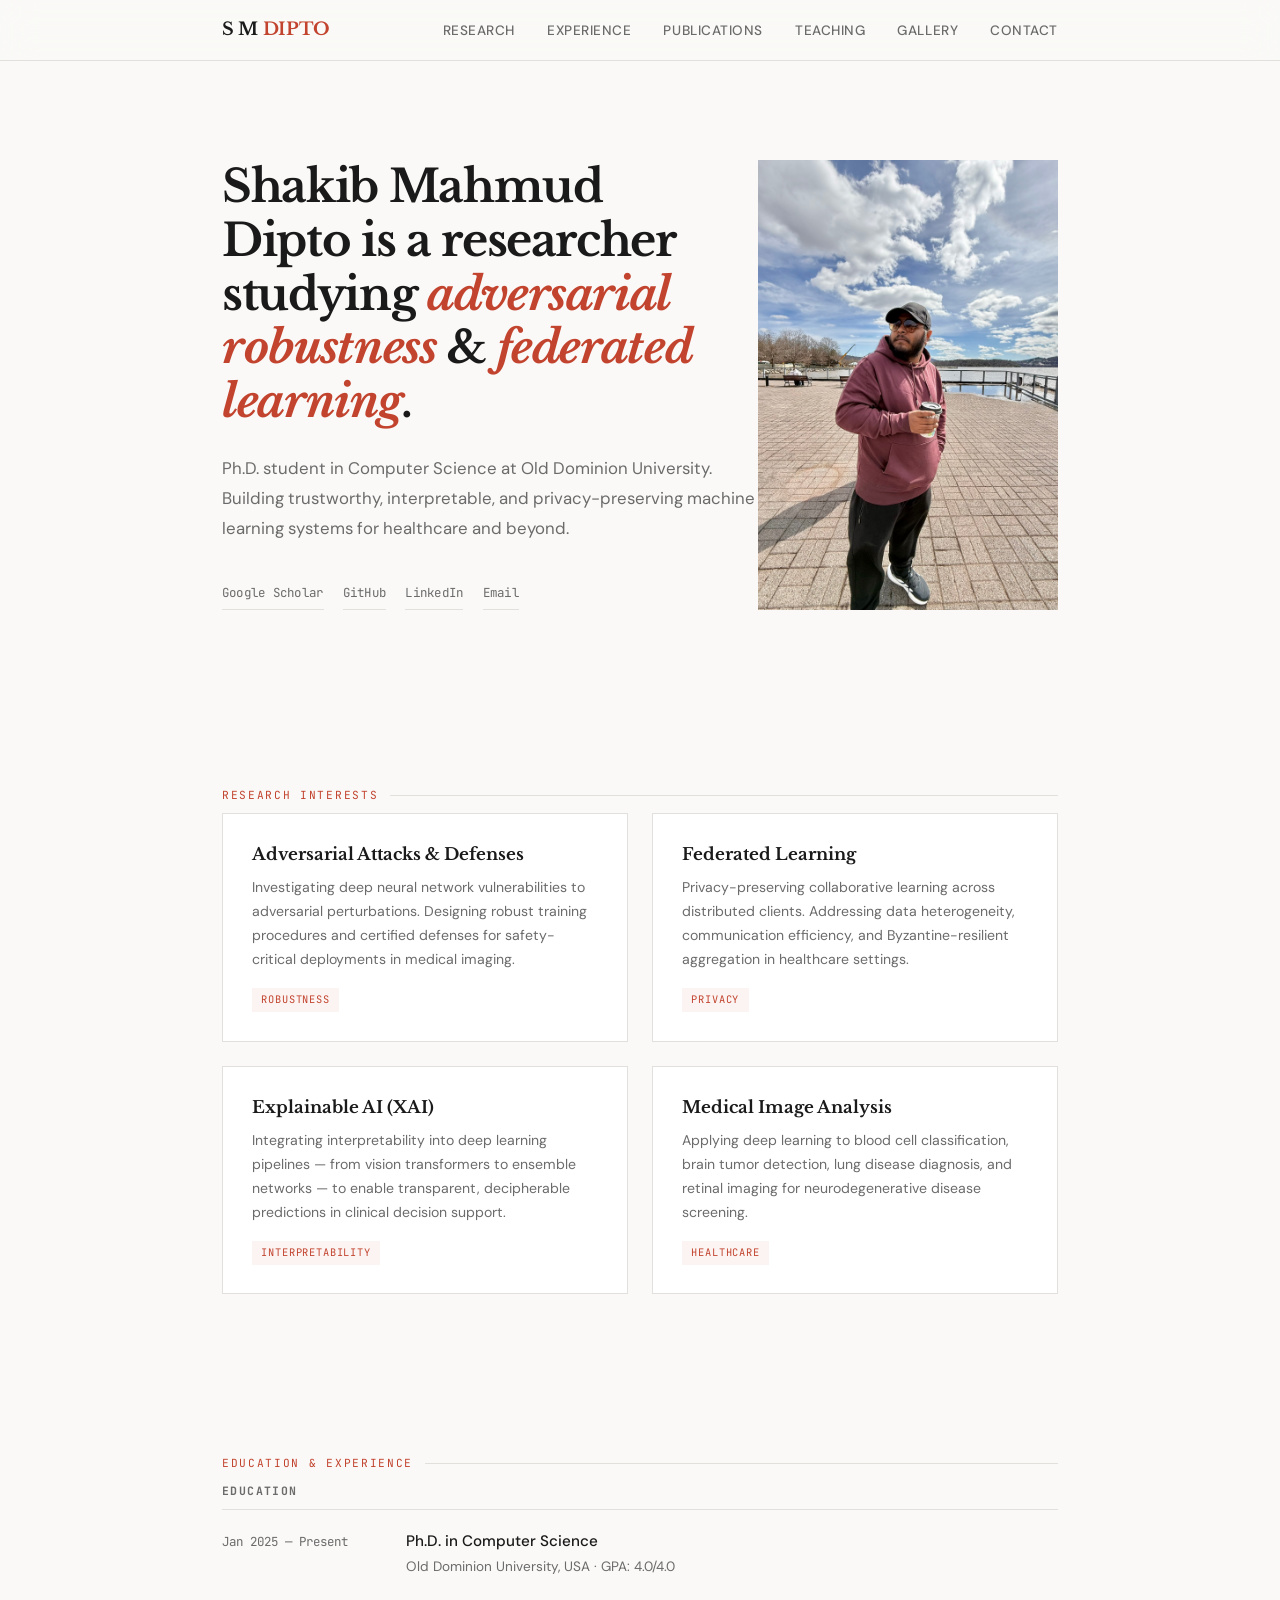
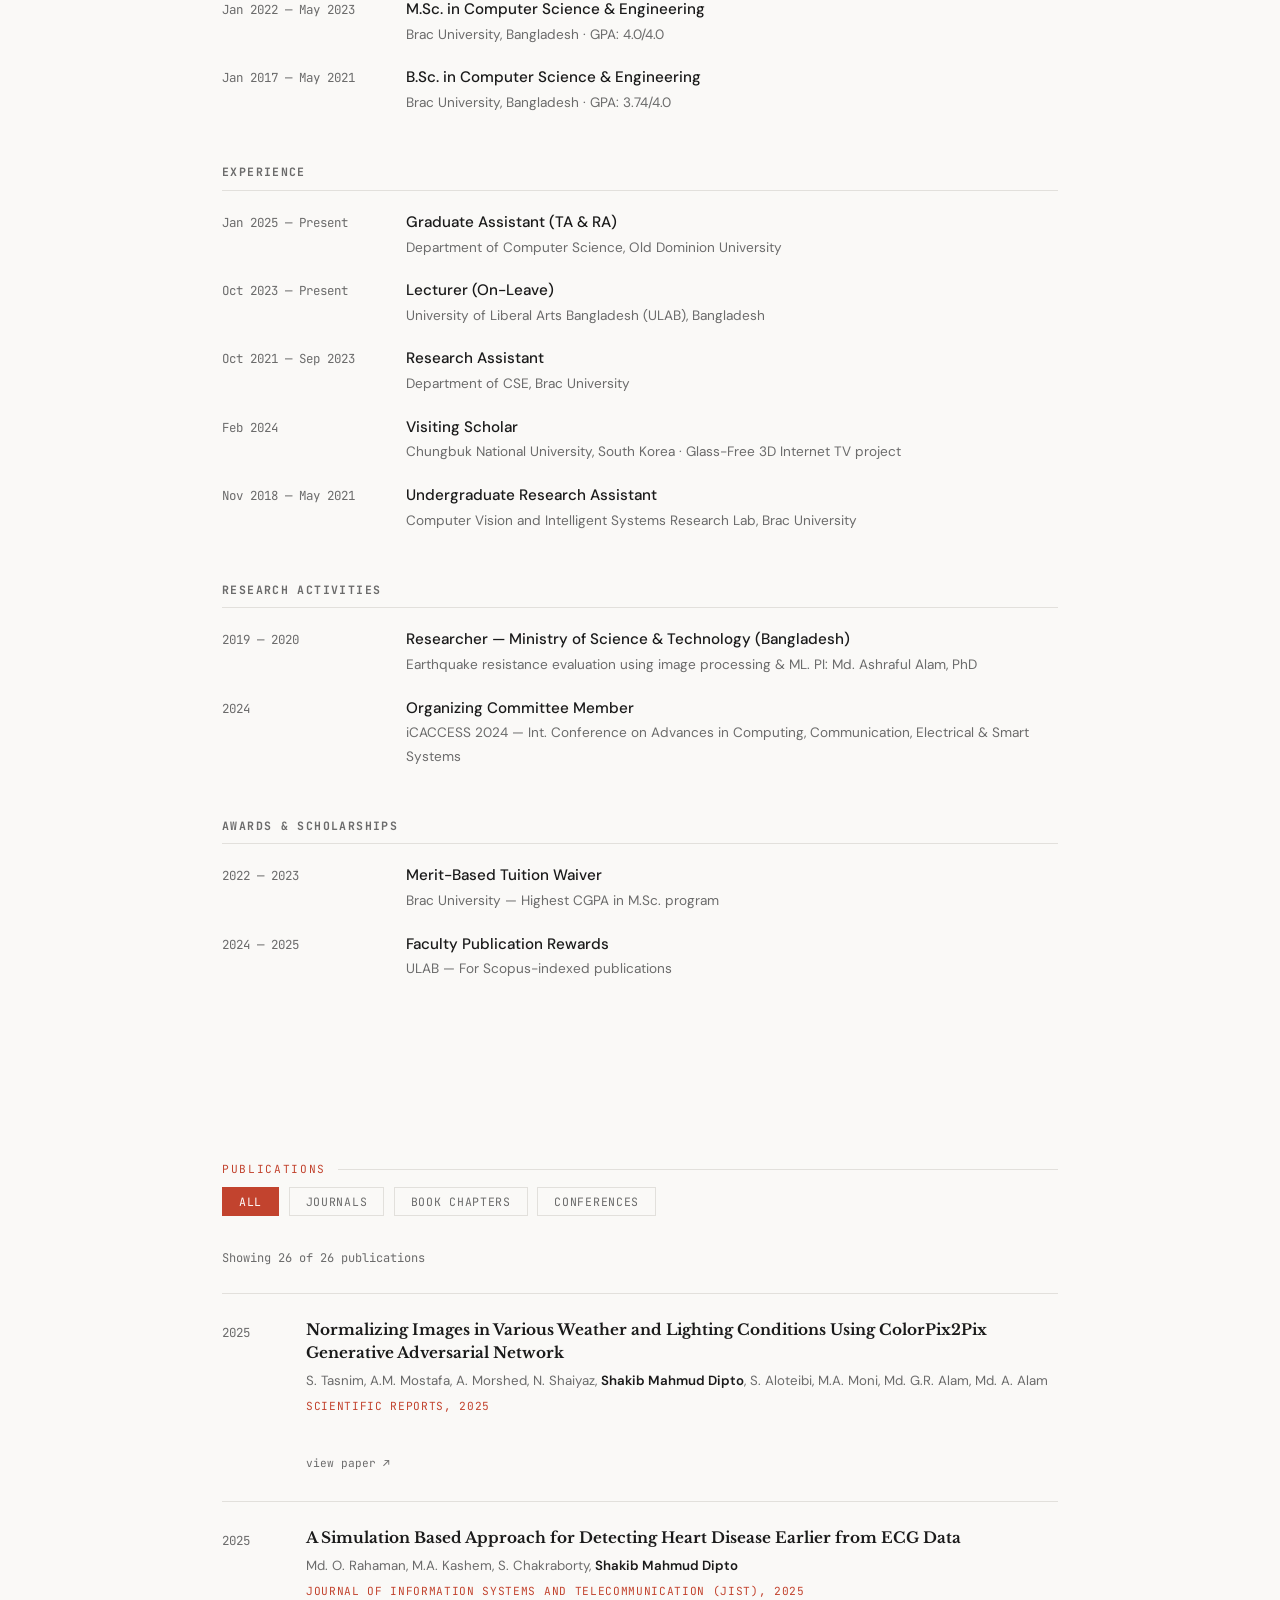
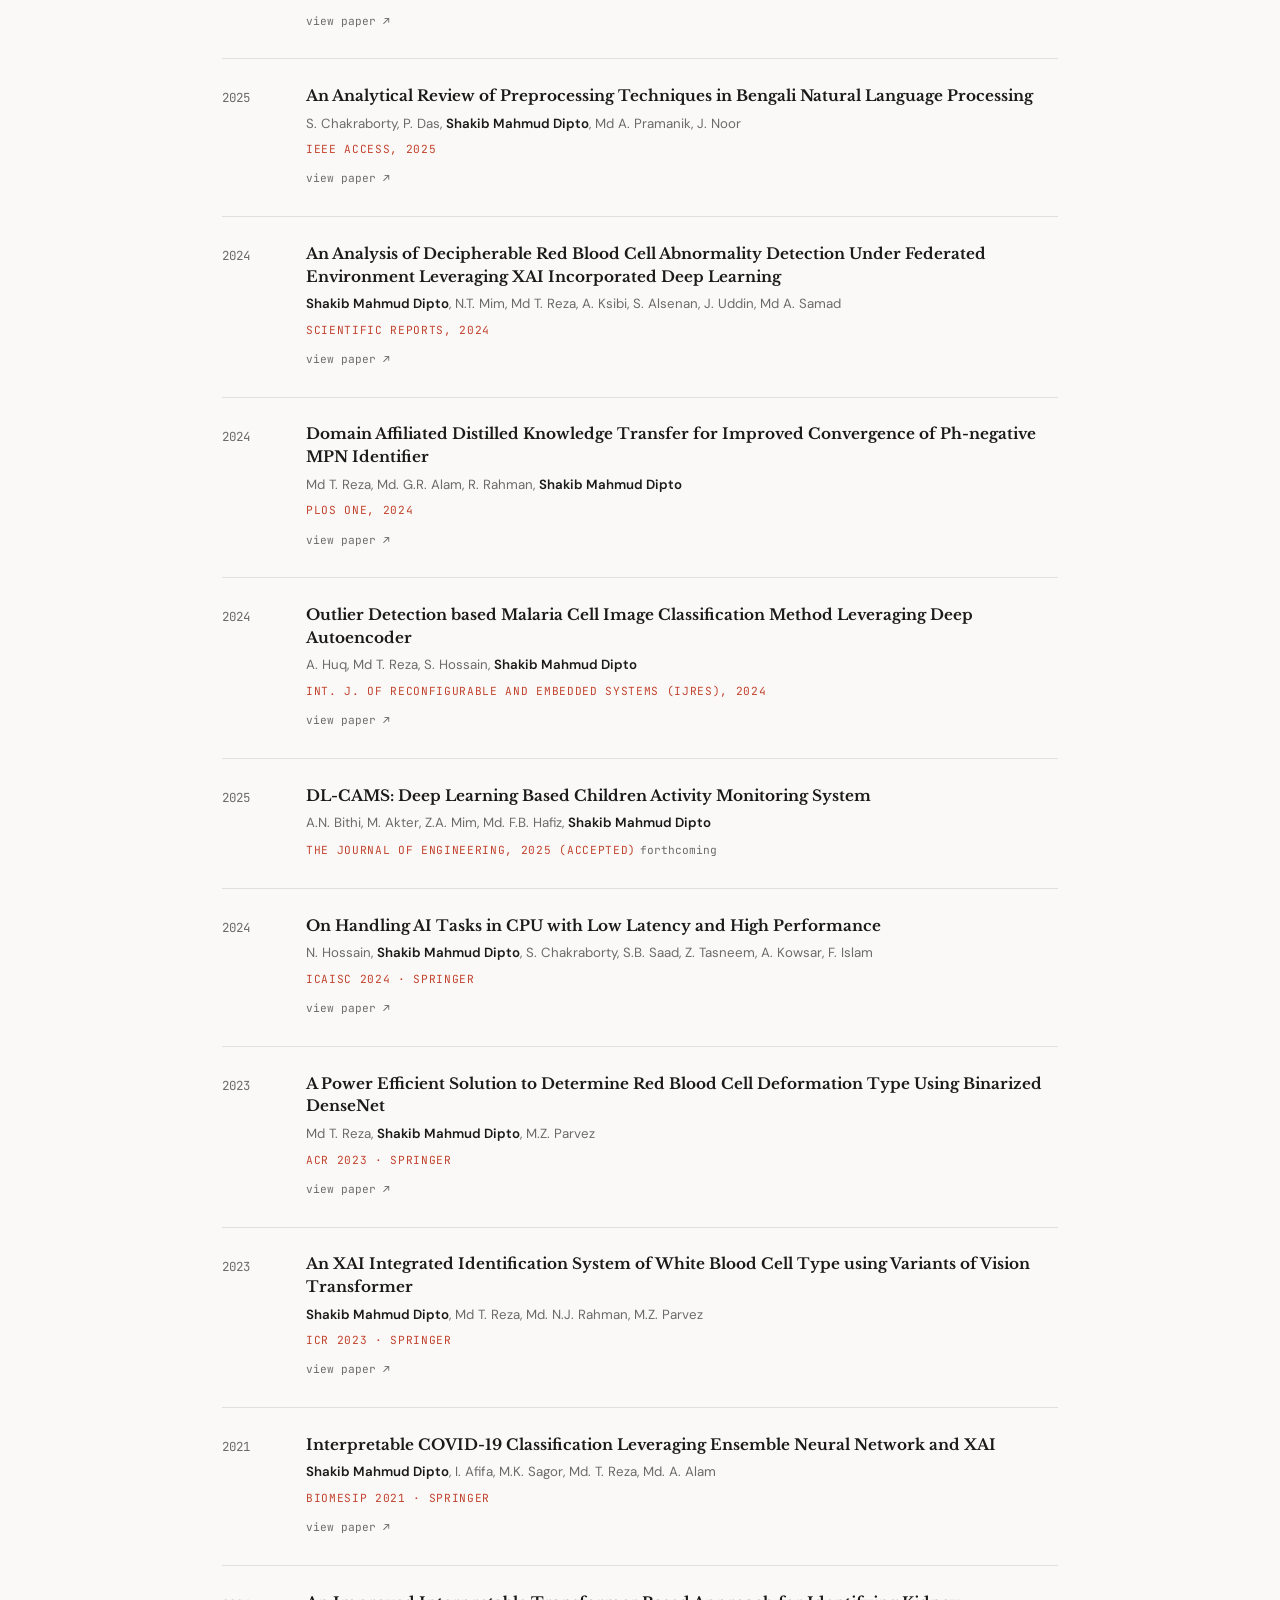
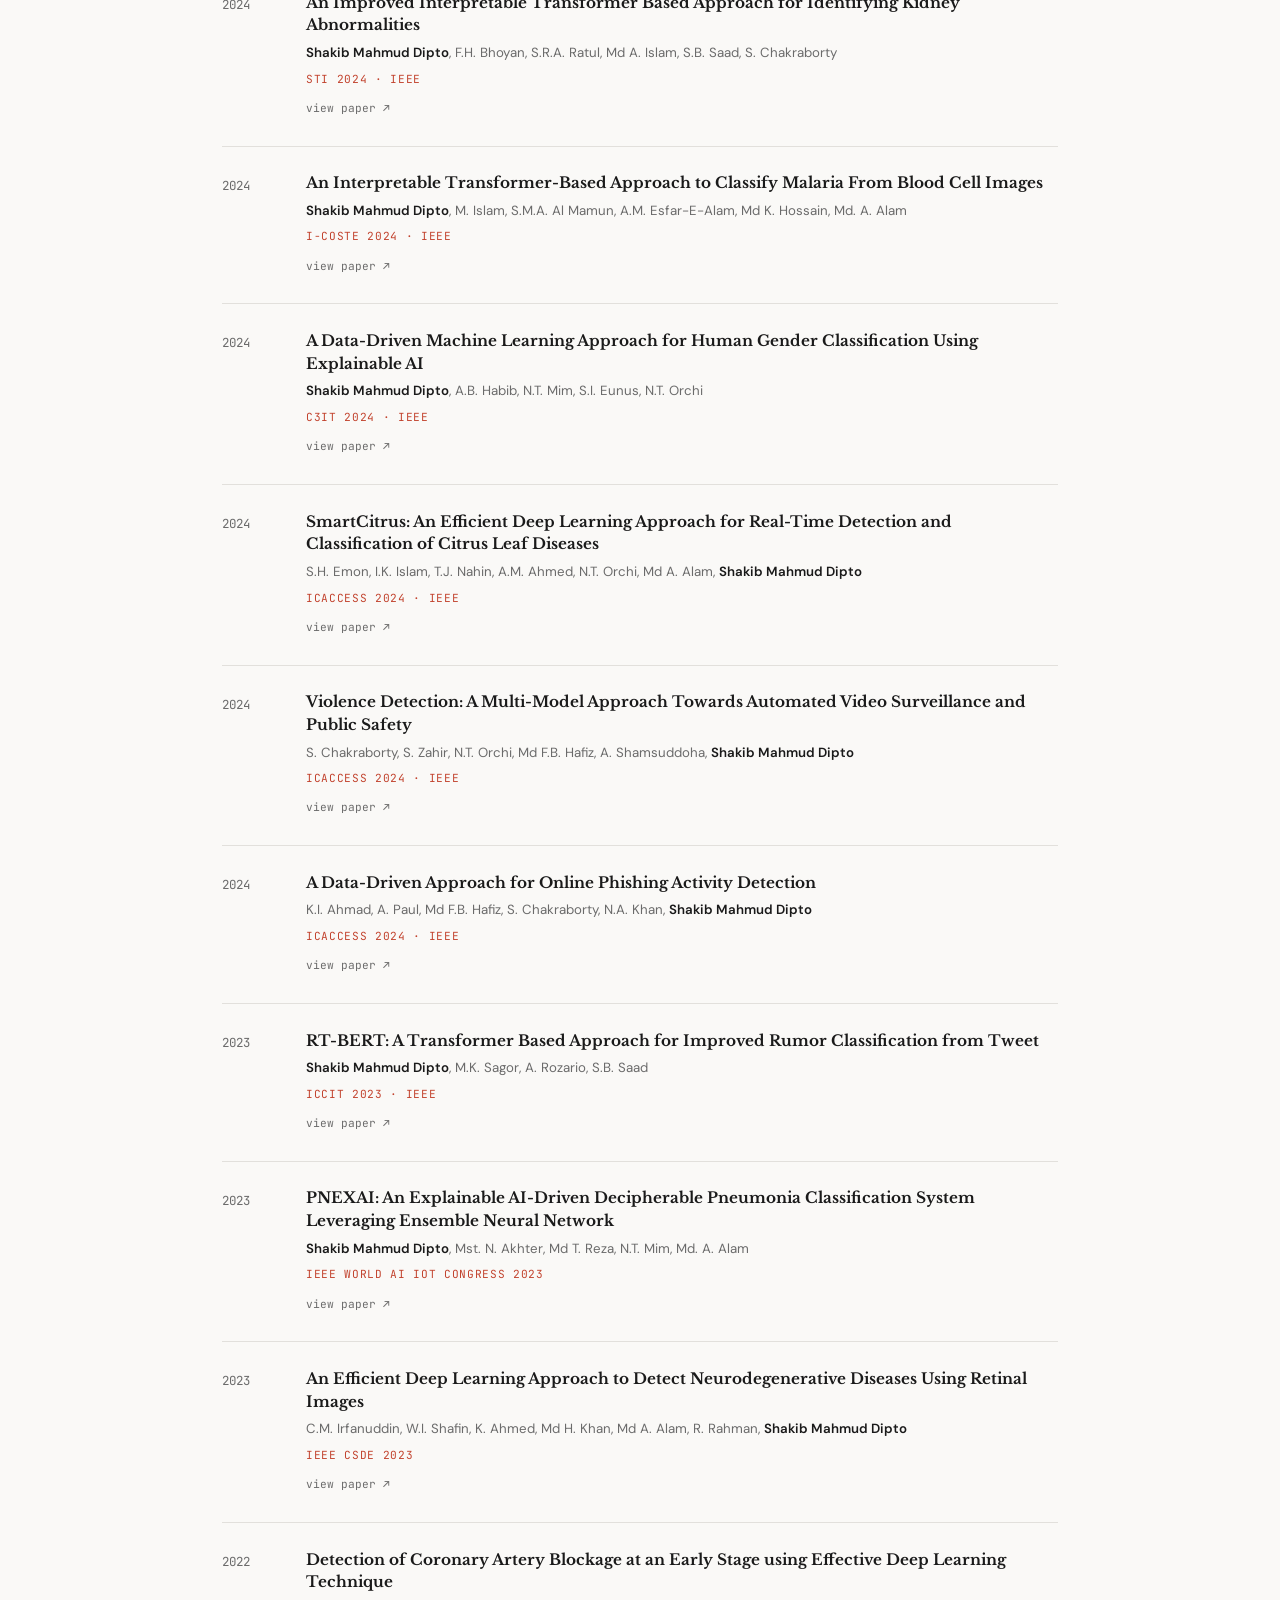
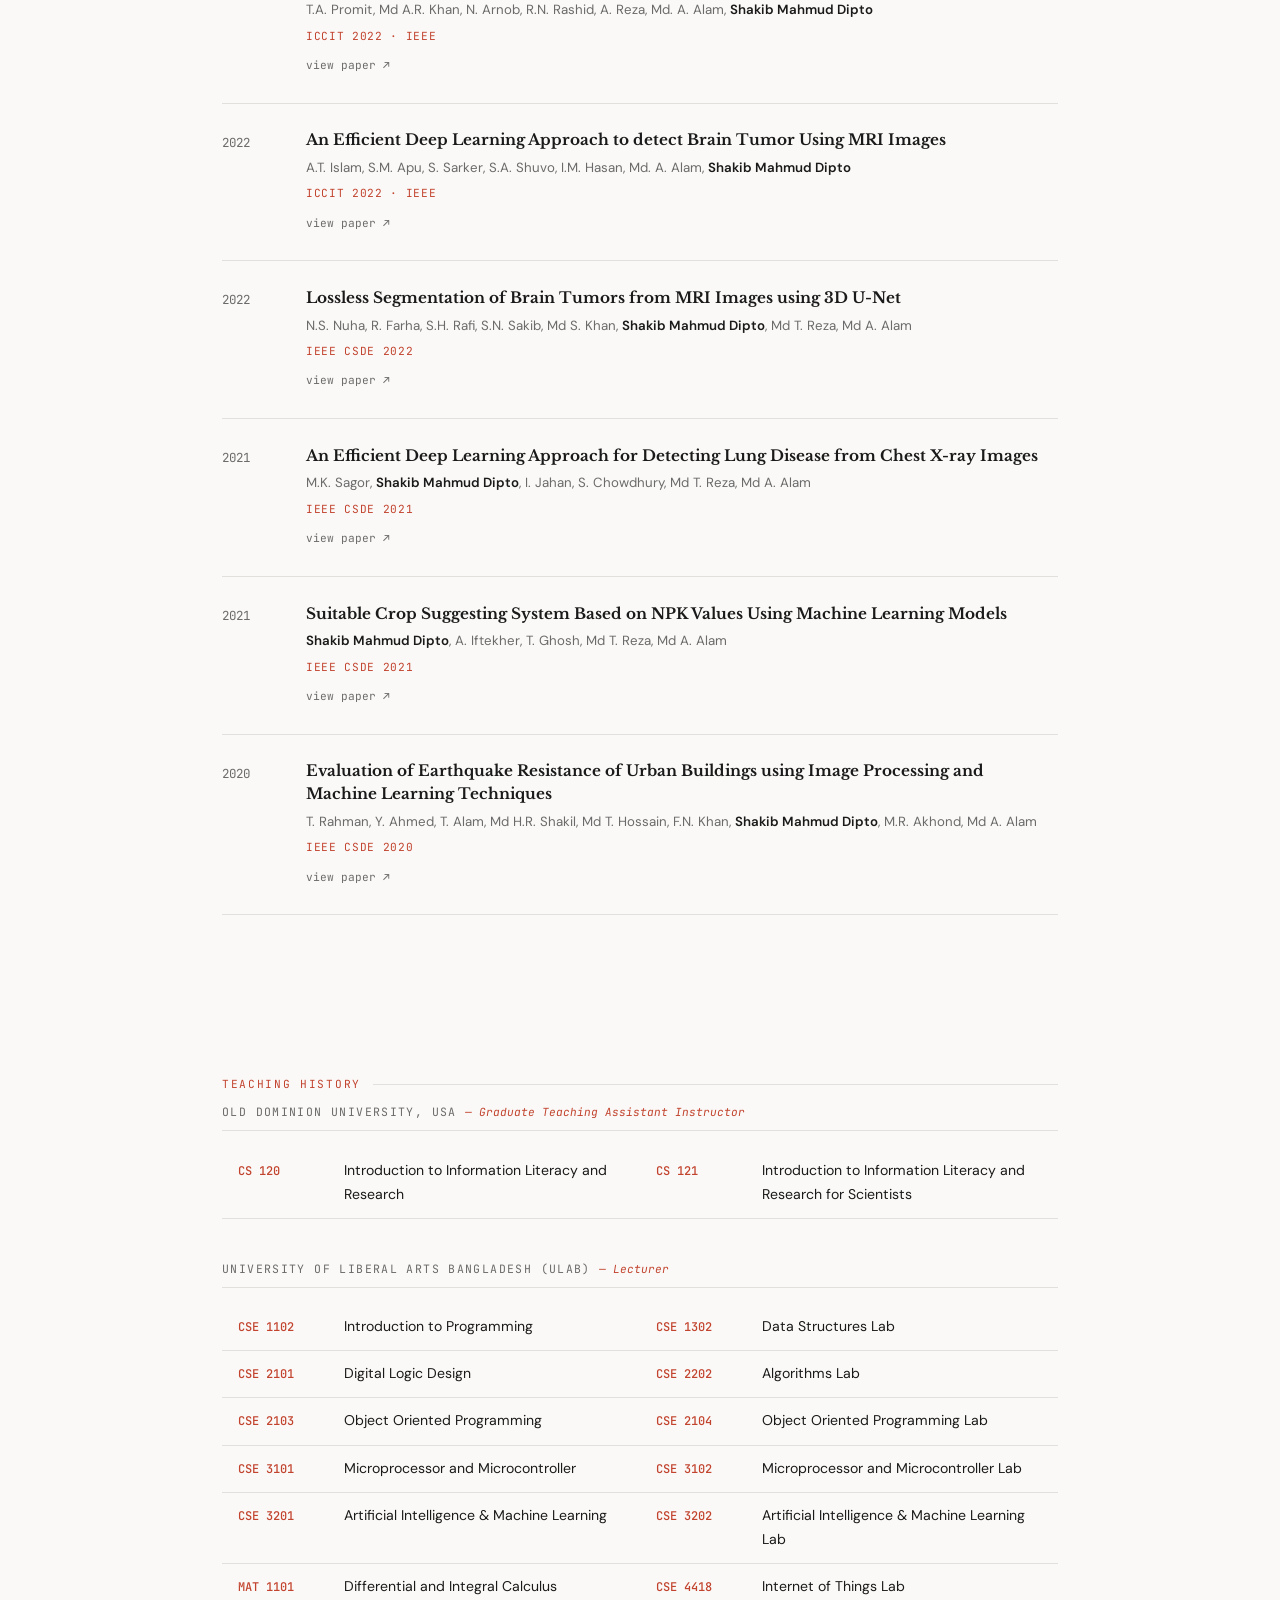
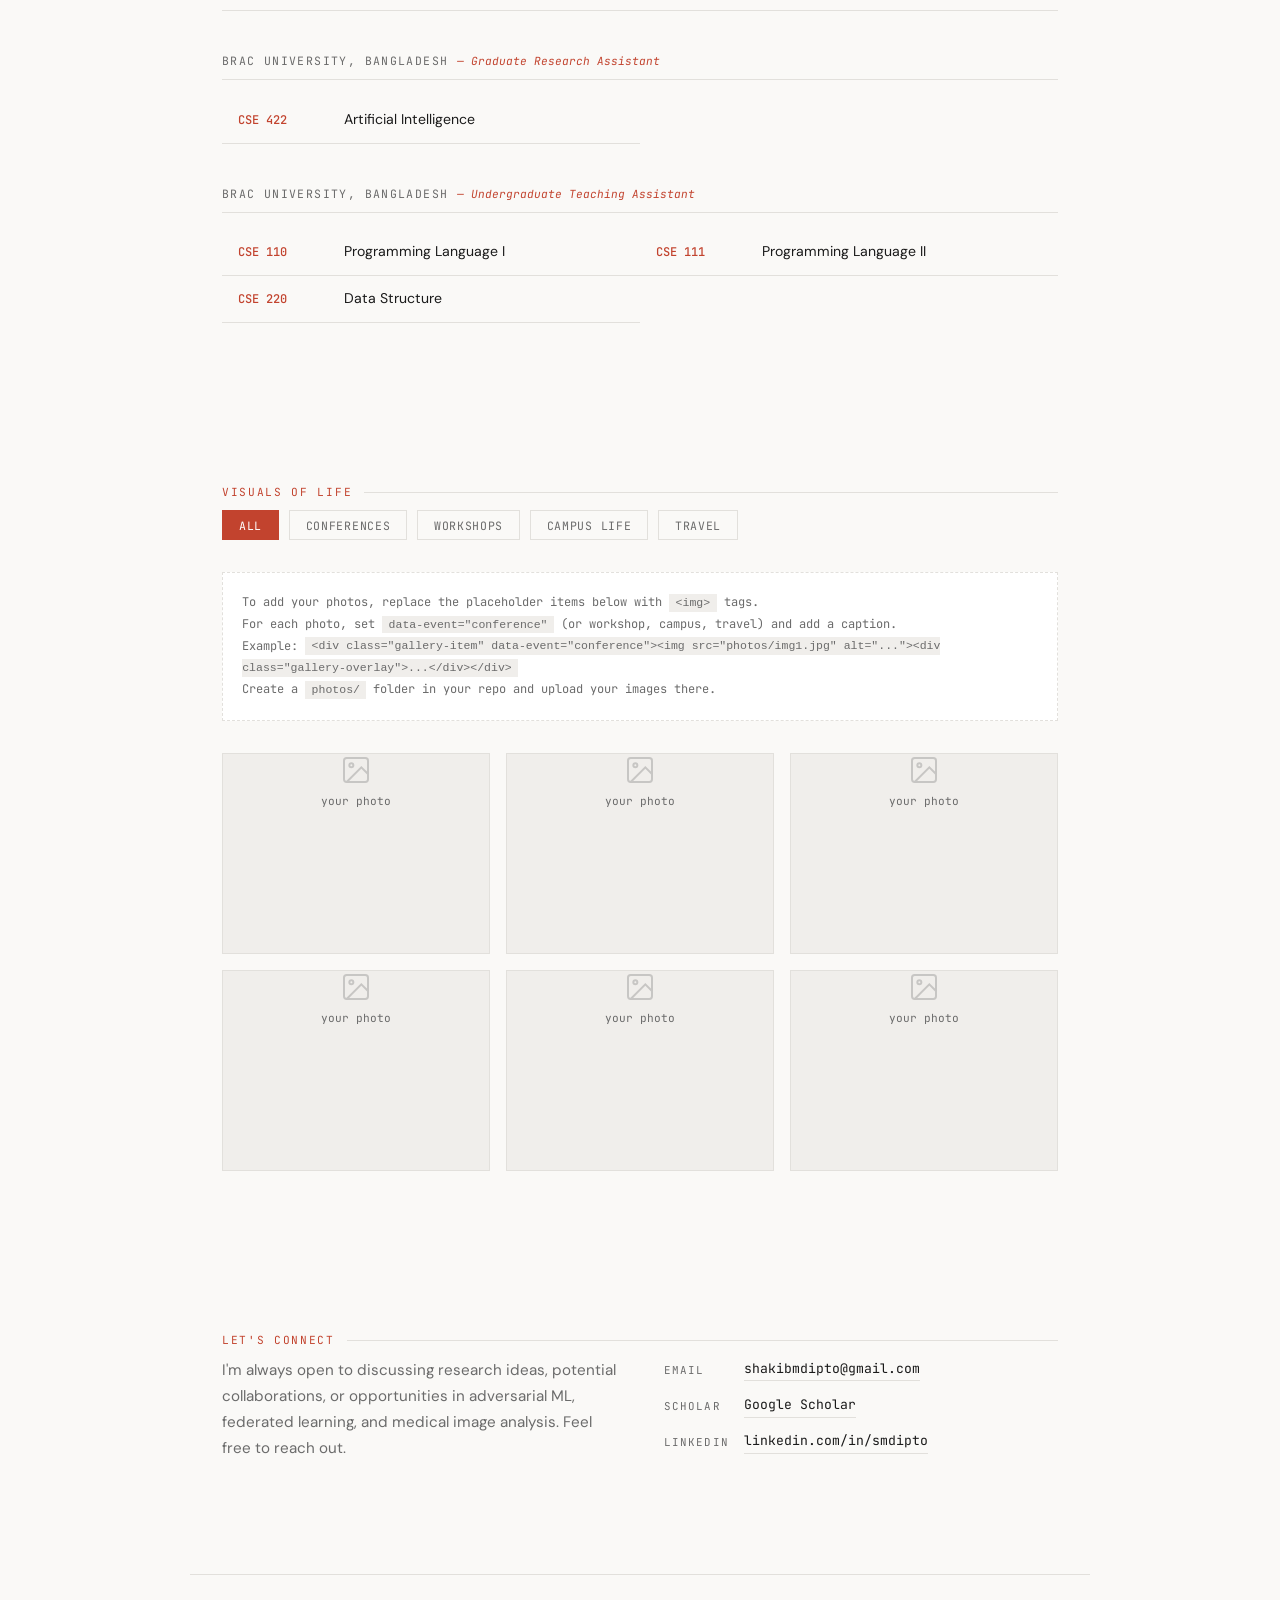
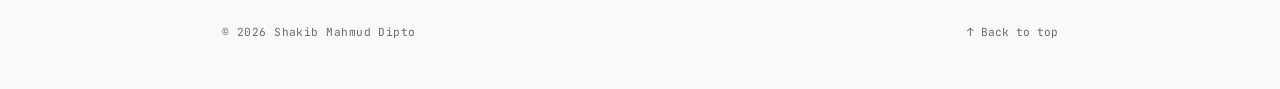
==== commit 39387203: "Update index.html" ====
--- a/index.html
+++ b/index.html
@@ -51,7 +51,7 @@
 <section id="research">
   <div class="fade-in">
     <div class="section-label">Research Interests</div>
-    <h2>Research Interests</h2>
+    <!-- <h2>Research Interests</h2> -->
   </div>
   <div class="research-grid">
     <div class="research-card fade-in">
@@ -213,7 +213,7 @@
         <h3>Normalizing Images in Various Weather and Lighting Conditions Using ColorPix2Pix Generative Adversarial Network</h3>
         <p class="pub-authors">S. Tasnim, A.M. Mostafa, A. Morshed, N. Shaiyaz, <strong>Shakib Mahmud Dipto</strong>, S. Aloteibi, M.A. Moni, Md. G.R. Alam, Md. A. Alam</p>
         <span class="pub-venue">Scientific Reports, 2025</span>
-        <span class="pub-external-icon">view paper ↗</span>
+        <br><br><span class="pub-external-icon">view paper ↗</span>
       </div>
     </a>
 
@@ -223,7 +223,7 @@
         <h3>A Simulation Based Approach for Detecting Heart Disease Earlier from ECG Data</h3>
         <p class="pub-authors">Md. O. Rahaman, M.A. Kashem, S. Chakraborty, <strong>Shakib Mahmud Dipto</strong></p>
         <span class="pub-venue">Journal of Information Systems and Telecommunication (JIST), 2025</span>
-        <span class="pub-external-icon">view paper ↗</span>
+        <br><span class="pub-external-icon">view paper ↗</span>
       </div>
     </a>
 
@@ -233,7 +233,7 @@
         <h3>An Analytical Review of Preprocessing Techniques in Bengali Natural Language Processing</h3>
         <p class="pub-authors">S. Chakraborty, P. Das, <strong>Shakib Mahmud Dipto</strong>, Md A. Pramanik, J. Noor</p>
         <span class="pub-venue">IEEE Access, 2025</span>
-        <span class="pub-external-icon">view paper ↗</span>
+        <br><span class="pub-external-icon">view paper ↗</span>
       </div>
     </a>
 
@@ -243,7 +243,7 @@
         <h3>An Analysis of Decipherable Red Blood Cell Abnormality Detection Under Federated Environment Leveraging XAI Incorporated Deep Learning</h3>
         <p class="pub-authors"><strong>Shakib Mahmud Dipto</strong>, N.T. Mim, Md T. Reza, A. Ksibi, S. Alsenan, J. Uddin, Md A. Samad</p>
         <span class="pub-venue">Scientific Reports, 2024</span>
-        <span class="pub-external-icon">view paper ↗</span>
+        <br><span class="pub-external-icon">view paper ↗</span>
       </div>
     </a>
 
@@ -253,7 +253,7 @@
         <h3>Domain Affiliated Distilled Knowledge Transfer for Improved Convergence of Ph-negative MPN Identifier</h3>
         <p class="pub-authors">Md T. Reza, Md. G.R. Alam, R. Rahman, <strong>Shakib Mahmud Dipto</strong></p>
         <span class="pub-venue">PLOS ONE, 2024</span>
-        <span class="pub-external-icon">view paper ↗</span>
+        <br><span class="pub-external-icon">view paper ↗</span>
       </div>
     </a>
 
@@ -263,7 +263,7 @@
         <h3>Outlier Detection based Malaria Cell Image Classification Method Leveraging Deep Autoencoder</h3>
         <p class="pub-authors">A. Huq, Md T. Reza, S. Hossain, <strong>Shakib Mahmud Dipto</strong></p>
         <span class="pub-venue">Int. J. of Reconfigurable and Embedded Systems (IJRES), 2024</span>
-        <span class="pub-external-icon">view paper ↗</span>
+        <br><span class="pub-external-icon">view paper ↗</span>
       </div>
     </a>
 
@@ -284,7 +284,7 @@
         <h3>On Handling AI Tasks in CPU with Low Latency and High Performance</h3>
         <p class="pub-authors">N. Hossain, <strong>Shakib Mahmud Dipto</strong>, S. Chakraborty, S.B. Saad, Z. Tasneem, A. Kowsar, F. Islam</p>
         <span class="pub-venue">ICAISC 2024 · Springer</span>
-        <span class="pub-external-icon">view paper ↗</span>
+        <br><span class="pub-external-icon">view paper ↗</span>
       </div>
     </a>
 
@@ -294,7 +294,7 @@
         <h3>A Power Efficient Solution to Determine Red Blood Cell Deformation Type Using Binarized DenseNet</h3>
         <p class="pub-authors">Md T. Reza, <strong>Shakib Mahmud Dipto</strong>, M.Z. Parvez</p>
         <span class="pub-venue">ACR 2023 · Springer</span>
-        <span class="pub-external-icon">view paper ↗</span>
+        <br><span class="pub-external-icon">view paper ↗</span>
       </div>
     </a>
 
@@ -304,7 +304,7 @@
         <h3>An XAI Integrated Identification System of White Blood Cell Type using Variants of Vision Transformer</h3>
         <p class="pub-authors"><strong>Shakib Mahmud Dipto</strong>, Md T. Reza, Md. N.J. Rahman, M.Z. Parvez</p>
         <span class="pub-venue">ICR 2023 · Springer</span>
-        <span class="pub-external-icon">view paper ↗</span>
+        <br><span class="pub-external-icon">view paper ↗</span>
       </div>
     </a>
 
@@ -314,7 +314,7 @@
         <h3>Interpretable COVID-19 Classification Leveraging Ensemble Neural Network and XAI</h3>
         <p class="pub-authors"><strong>Shakib Mahmud Dipto</strong>, I. Afifa, M.K. Sagor, Md. T. Reza, Md. A. Alam</p>
         <span class="pub-venue">BIOMESIP 2021 · Springer</span>
-        <span class="pub-external-icon">view paper ↗</span>
+        <br><span class="pub-external-icon">view paper ↗</span>
       </div>
     </a>
 
@@ -325,7 +325,7 @@
         <h3>An Improved Interpretable Transformer Based Approach for Identifying Kidney Abnormalities</h3>
         <p class="pub-authors"><strong>Shakib Mahmud Dipto</strong>, F.H. Bhoyan, S.R.A. Ratul, Md A. Islam, S.B. Saad, S. Chakraborty</p>
         <span class="pub-venue">STI 2024 · IEEE</span>
-        <span class="pub-external-icon">view paper ↗</span>
+        <br><span class="pub-external-icon">view paper ↗</span>
       </div>
     </a>
 
@@ -335,7 +335,7 @@
         <h3>An Interpretable Transformer-Based Approach to Classify Malaria From Blood Cell Images</h3>
         <p class="pub-authors"><strong>Shakib Mahmud Dipto</strong>, M. Islam, S.M.A. Al Mamun, A.M. Esfar-E-Alam, Md K. Hossain, Md. A. Alam</p>
         <span class="pub-venue">i-COSTE 2024 · IEEE</span>
-        <span class="pub-external-icon">view paper ↗</span>
+        <br><span class="pub-external-icon">view paper ↗</span>
       </div>
     </a>
 
@@ -345,7 +345,7 @@
         <h3>A Data-Driven Machine Learning Approach for Human Gender Classification Using Explainable AI</h3>
         <p class="pub-authors"><strong>Shakib Mahmud Dipto</strong>, A.B. Habib, N.T. Mim, S.I. Eunus, N.T. Orchi</p>
         <span class="pub-venue">C3IT 2024 · IEEE</span>
-        <span class="pub-external-icon">view paper ↗</span>
+        <br><span class="pub-external-icon">view paper ↗</span>
       </div>
     </a>
 
@@ -355,7 +355,7 @@
         <h3>SmartCitrus: An Efficient Deep Learning Approach for Real-Time Detection and Classification of Citrus Leaf Diseases</h3>
         <p class="pub-authors">S.H. Emon, I.K. Islam, T.J. Nahin, A.M. Ahmed, N.T. Orchi, Md A. Alam, <strong>Shakib Mahmud Dipto</strong></p>
         <span class="pub-venue">iCACCESS 2024 · IEEE</span>
-        <span class="pub-external-icon">view paper ↗</span>
+        <br><span class="pub-external-icon">view paper ↗</span>
       </div>
     </a>
 
@@ -365,7 +365,7 @@
         <h3>Violence Detection: A Multi-Model Approach Towards Automated Video Surveillance and Public Safety</h3>
         <p class="pub-authors">S. Chakraborty, S. Zahir, N.T. Orchi, Md F.B. Hafiz, A. Shamsuddoha, <strong>Shakib Mahmud Dipto</strong></p>
         <span class="pub-venue">iCACCESS 2024 · IEEE</span>
-        <span class="pub-external-icon">view paper ↗</span>
+        <br><span class="pub-external-icon">view paper ↗</span>
       </div>
     </a>
 
@@ -375,7 +375,7 @@
         <h3>A Data-Driven Approach for Online Phishing Activity Detection</h3>
         <p class="pub-authors">K.I. Ahmad, A. Paul, Md F.B. Hafiz, S. Chakraborty, N.A. Khan, <strong>Shakib Mahmud Dipto</strong></p>
         <span class="pub-venue">iCACCESS 2024 · IEEE</span>
-        <span class="pub-external-icon">view paper ↗</span>
+        <br><span class="pub-external-icon">view paper ↗</span>
       </div>
     </a>
 
@@ -385,7 +385,7 @@
         <h3>RT-BERT: A Transformer Based Approach for Improved Rumor Classification from Tweet</h3>
         <p class="pub-authors"><strong>Shakib Mahmud Dipto</strong>, M.K. Sagor, A. Rozario, S.B. Saad</p>
         <span class="pub-venue">ICCIT 2023 · IEEE</span>
-        <span class="pub-external-icon">view paper ↗</span>
+        <br><span class="pub-external-icon">view paper ↗</span>
       </div>
     </a>
 
@@ -395,7 +395,7 @@
         <h3>PNEXAI: An Explainable AI-Driven Decipherable Pneumonia Classification System Leveraging Ensemble Neural Network</h3>
         <p class="pub-authors"><strong>Shakib Mahmud Dipto</strong>, Mst. N. Akhter, Md T. Reza, N.T. Mim, Md. A. Alam</p>
         <span class="pub-venue">IEEE World AI IoT Congress 2023</span>
-        <span class="pub-external-icon">view paper ↗</span>
+        <br><span class="pub-external-icon">view paper ↗</span>
       </div>
     </a>
 
@@ -405,7 +405,7 @@
         <h3>An Efficient Deep Learning Approach to Detect Neurodegenerative Diseases Using Retinal Images</h3>
         <p class="pub-authors">C.M. Irfanuddin, W.I. Shafin, K. Ahmed, Md H. Khan, Md A. Alam, R. Rahman, <strong>Shakib Mahmud Dipto</strong></p>
         <span class="pub-venue">IEEE CSDE 2023</span>
-        <span class="pub-external-icon">view paper ↗</span>
+        <br><span class="pub-external-icon">view paper ↗</span>
       </div>
     </a>
 
@@ -415,7 +415,7 @@
         <h3>Detection of Coronary Artery Blockage at an Early Stage using Effective Deep Learning Technique</h3>
         <p class="pub-authors">T.A. Promit, Md A.R. Khan, N. Arnob, R.N. Rashid, A. Reza, Md. A. Alam, <strong>Shakib Mahmud Dipto</strong></p>
         <span class="pub-venue">ICCIT 2022 · IEEE</span>
-        <span class="pub-external-icon">view paper ↗</span>
+        <br><span class="pub-external-icon">view paper ↗</span>
       </div>
     </a>
 
@@ -425,7 +425,7 @@
         <h3>An Efficient Deep Learning Approach to detect Brain Tumor Using MRI Images</h3>
         <p class="pub-authors">A.T. Islam, S.M. Apu, S. Sarker, S.A. Shuvo, I.M. Hasan, Md. A. Alam, <strong>Shakib Mahmud Dipto</strong></p>
         <span class="pub-venue">ICCIT 2022 · IEEE</span>
-        <span class="pub-external-icon">view paper ↗</span>
+        <br><span class="pub-external-icon">view paper ↗</span>
       </div>
     </a>
 
@@ -435,7 +435,7 @@
         <h3>Lossless Segmentation of Brain Tumors from MRI Images using 3D U-Net</h3>
         <p class="pub-authors">N.S. Nuha, R. Farha, S.H. Rafi, S.N. Sakib, Md S. Khan, <strong>Shakib Mahmud Dipto</strong>, Md T. Reza, Md A. Alam</p>
         <span class="pub-venue">IEEE CSDE 2022</span>
-        <span class="pub-external-icon">view paper ↗</span>
+        <br><span class="pub-external-icon">view paper ↗</span>
       </div>
     </a>
 
@@ -445,7 +445,7 @@
         <h3>An Efficient Deep Learning Approach for Detecting Lung Disease from Chest X-ray Images</h3>
         <p class="pub-authors">M.K. Sagor, <strong>Shakib Mahmud Dipto</strong>, I. Jahan, S. Chowdhury, Md T. Reza, Md A. Alam</p>
         <span class="pub-venue">IEEE CSDE 2021</span>
-        <span class="pub-external-icon">view paper ↗</span>
+        <br><span class="pub-external-icon">view paper ↗</span>
       </div>
     </a>
 
@@ -455,7 +455,7 @@
         <h3>Suitable Crop Suggesting System Based on NPK Values Using Machine Learning Models</h3>
         <p class="pub-authors"><strong>Shakib Mahmud Dipto</strong>, A. Iftekher, T. Ghosh, Md T. Reza, Md A. Alam</p>
         <span class="pub-venue">IEEE CSDE 2021</span>
-        <span class="pub-external-icon">view paper ↗</span>
+        <br><span class="pub-external-icon">view paper ↗</span>
       </div>
     </a>
 
@@ -465,7 +465,7 @@
         <h3>Evaluation of Earthquake Resistance of Urban Buildings using Image Processing and Machine Learning Techniques</h3>
         <p class="pub-authors">T. Rahman, Y. Ahmed, T. Alam, Md H.R. Shakil, Md T. Hossain, F.N. Khan, <strong>Shakib Mahmud Dipto</strong>, M.R. Akhond, Md A. Alam</p>
         <span class="pub-venue">IEEE CSDE 2020</span>
-        <span class="pub-external-icon">view paper ↗</span>
+        <br><span class="pub-external-icon">view paper ↗</span>
       </div>
     </a>
 
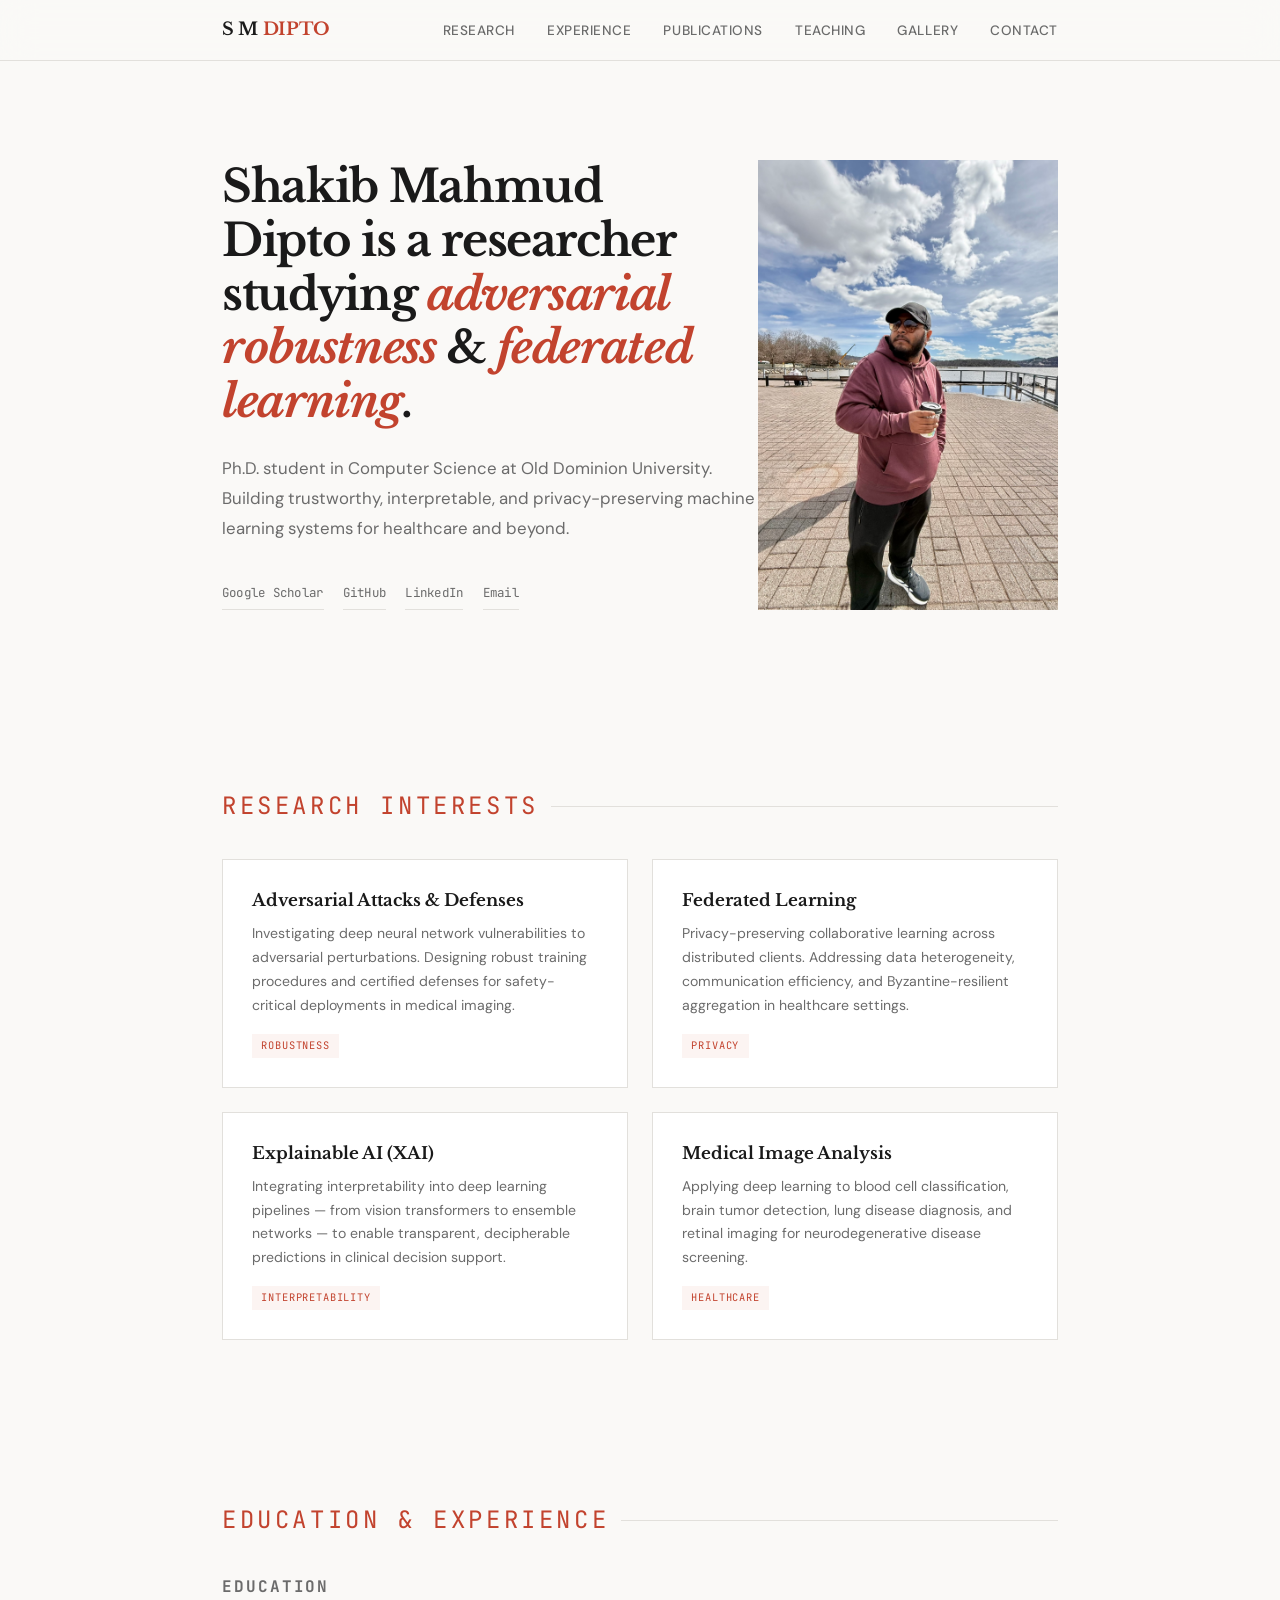
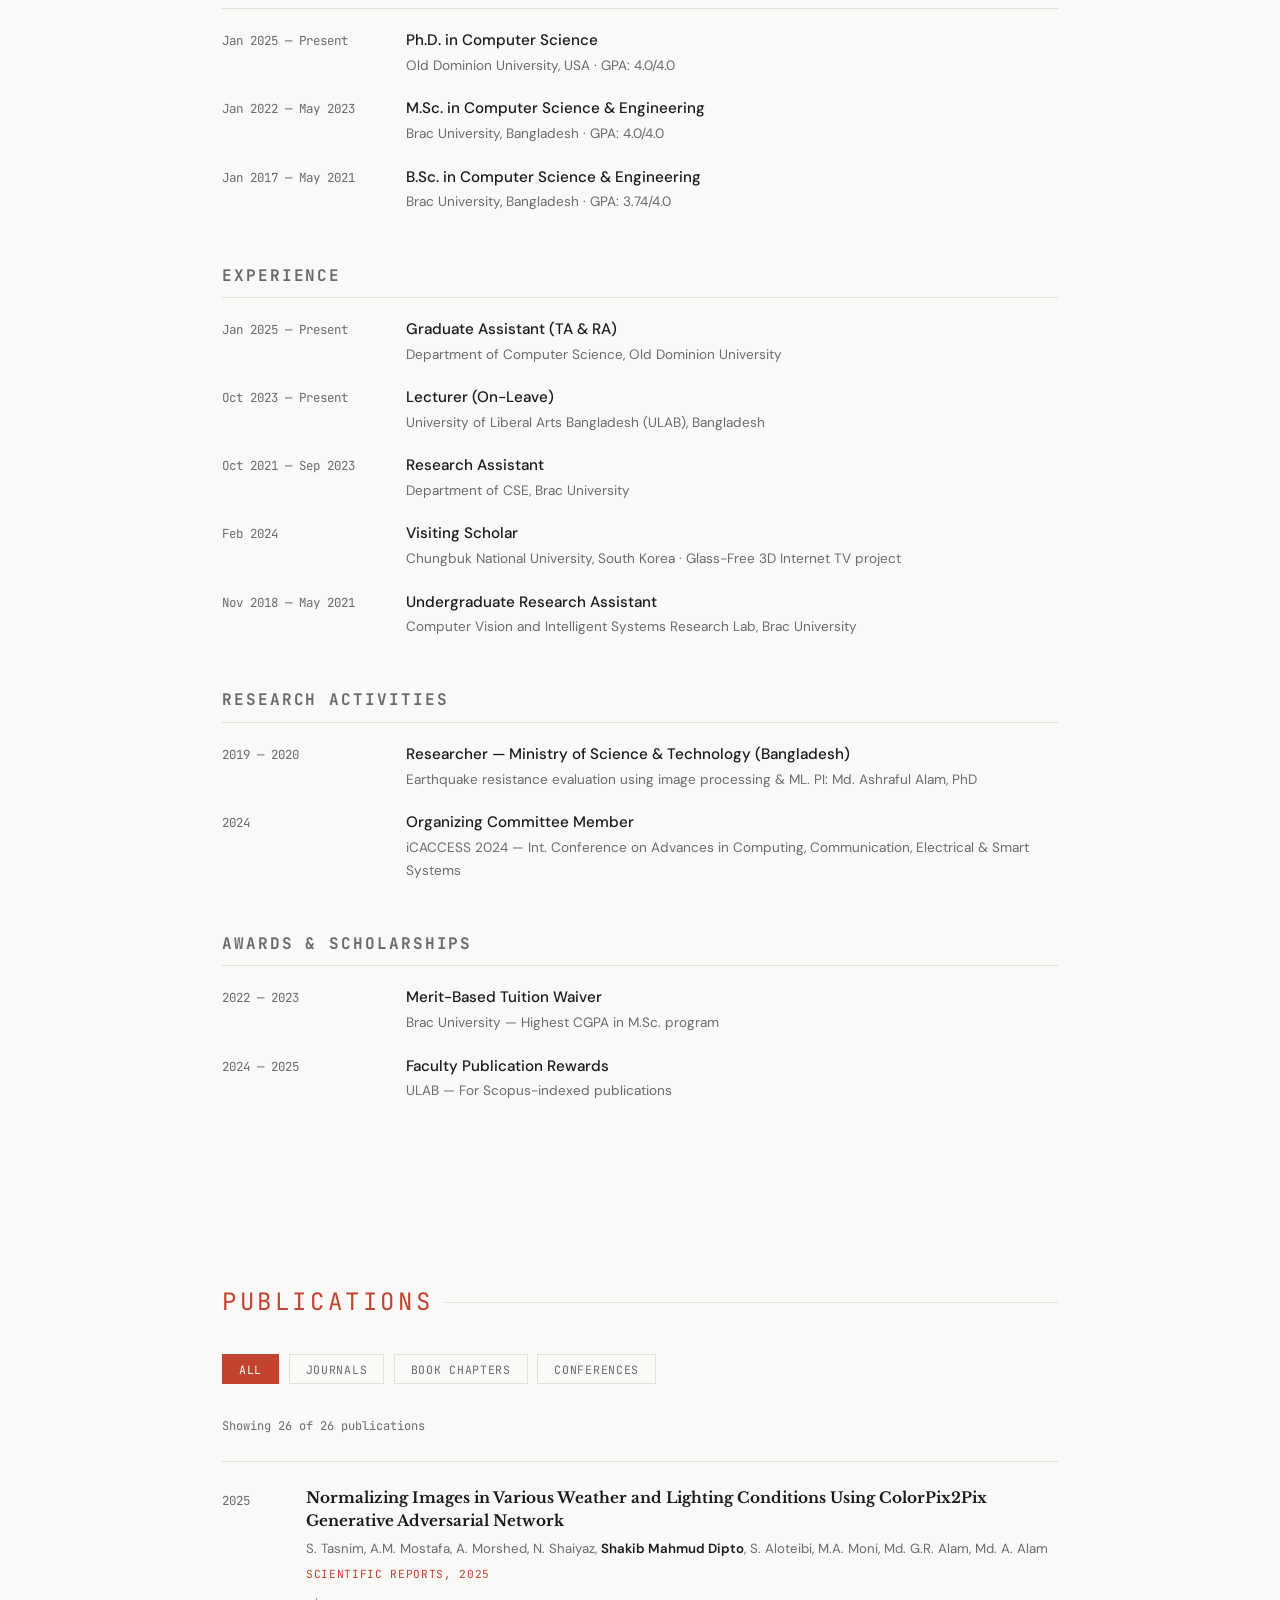
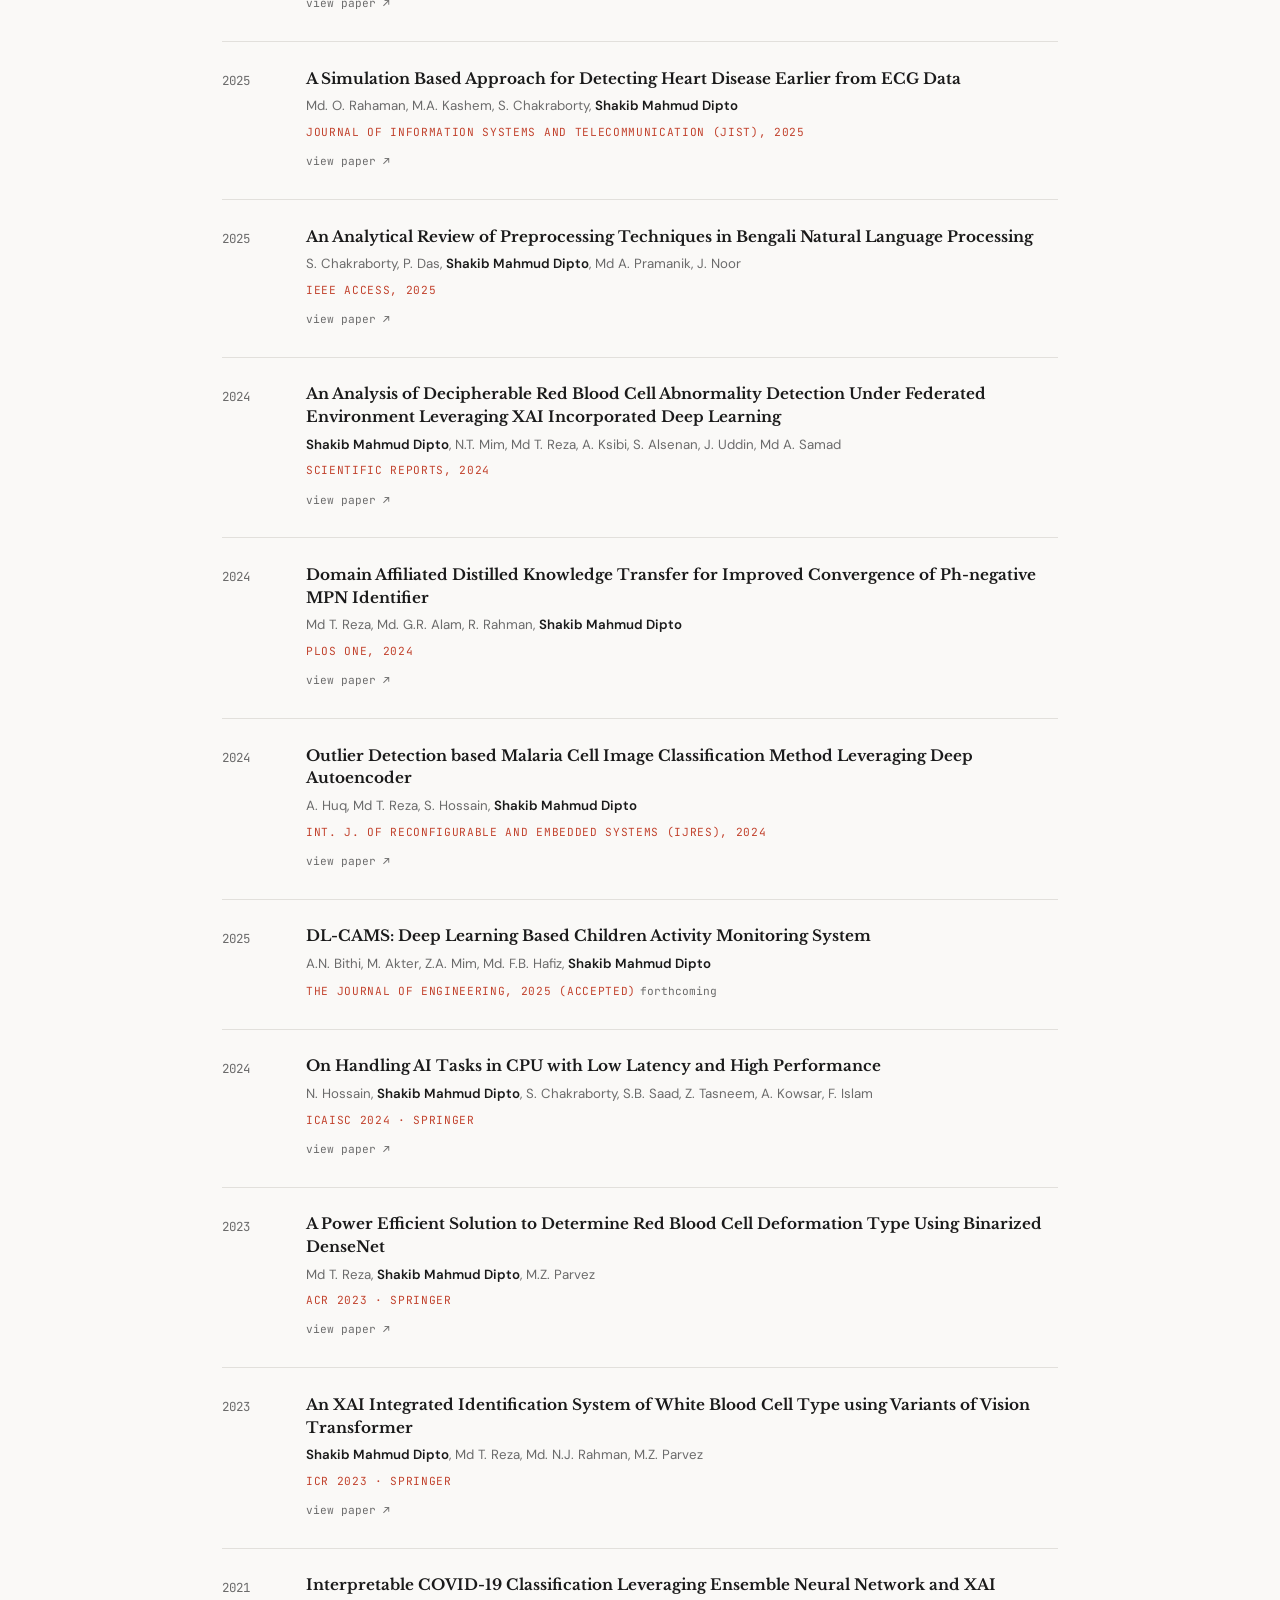
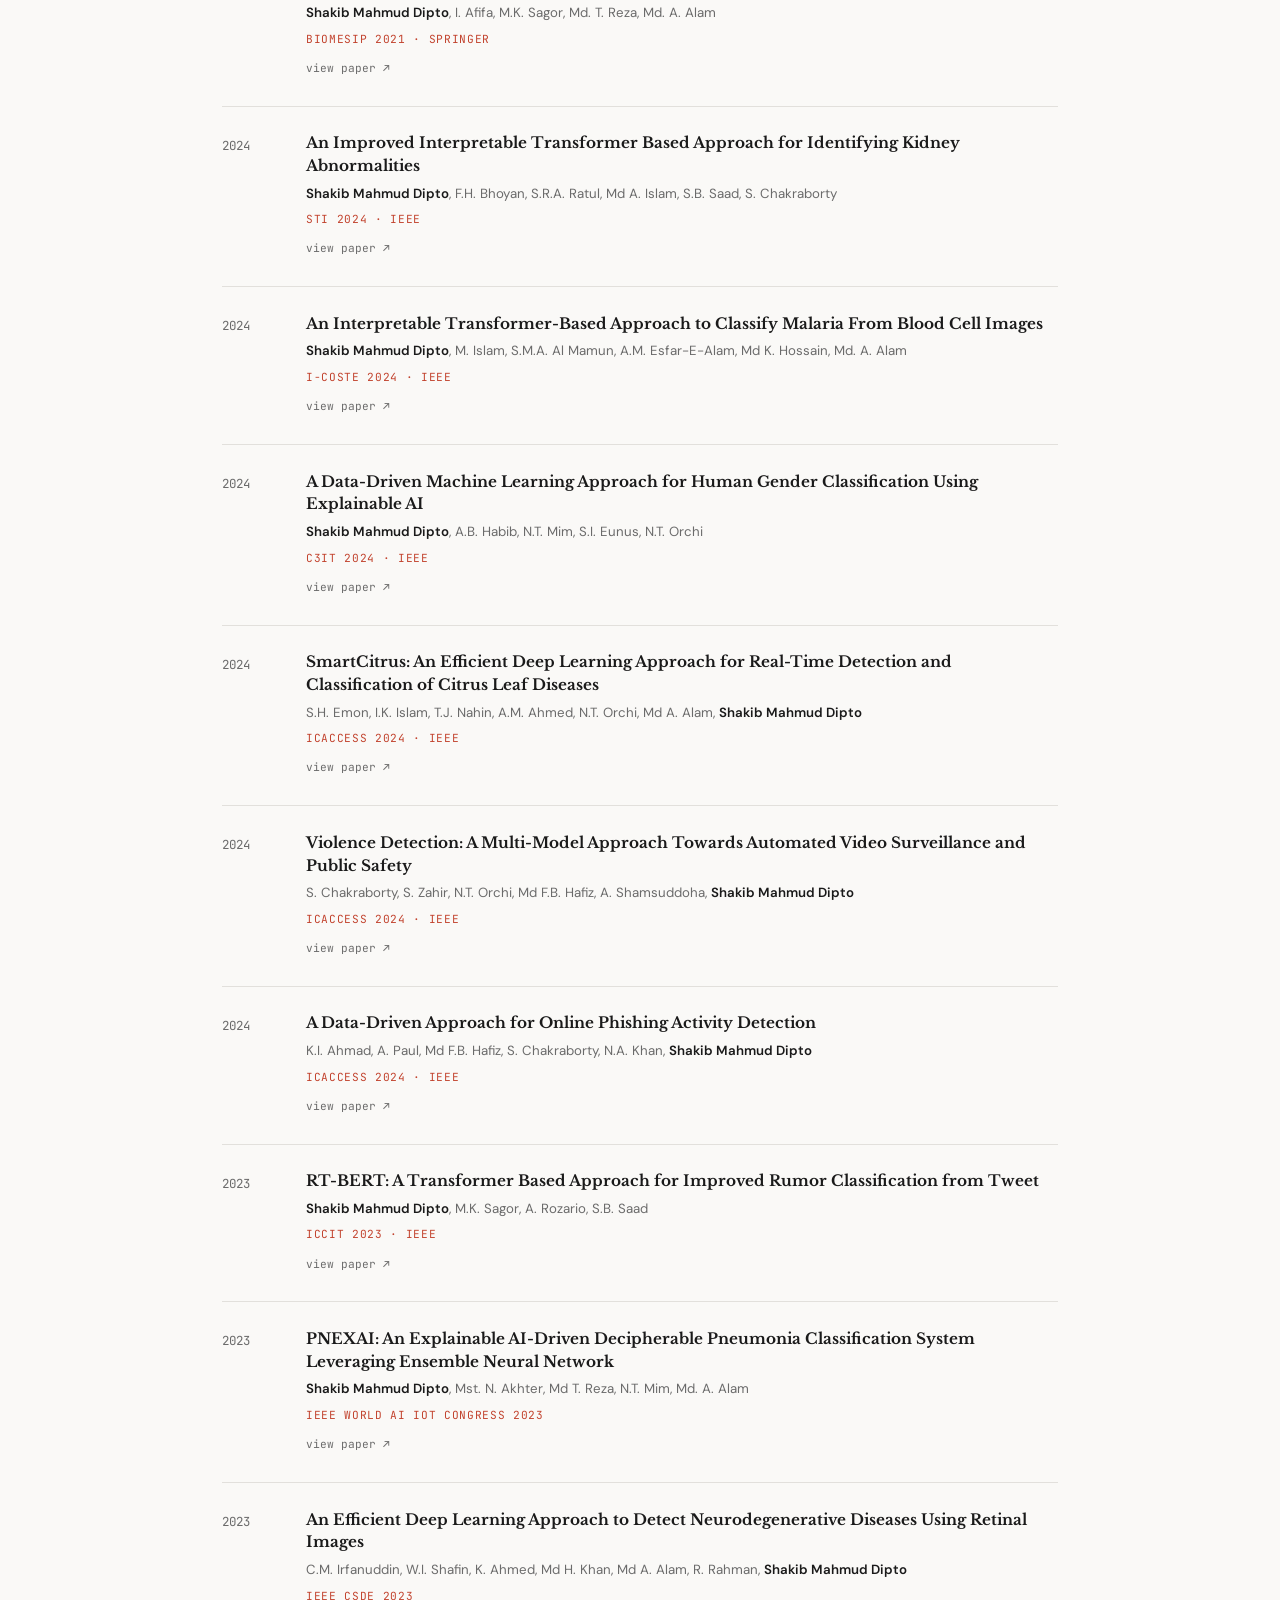
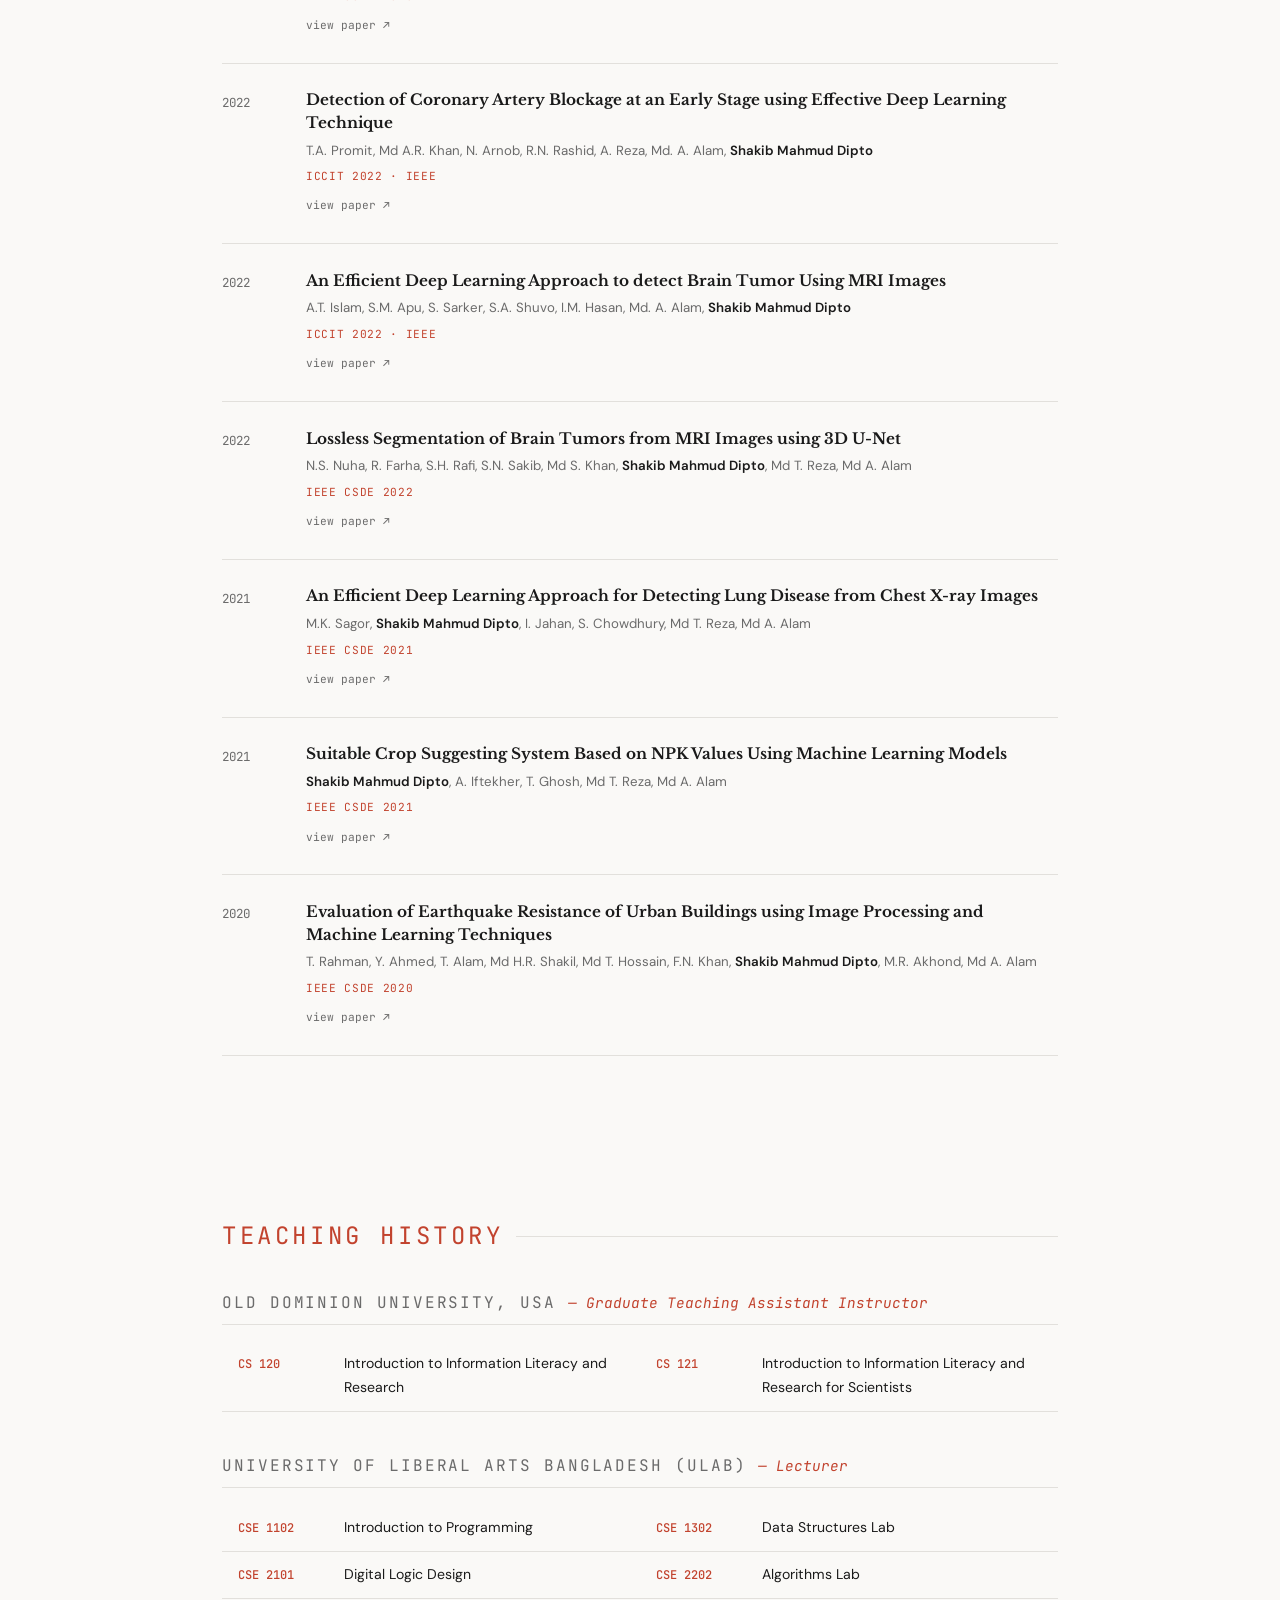
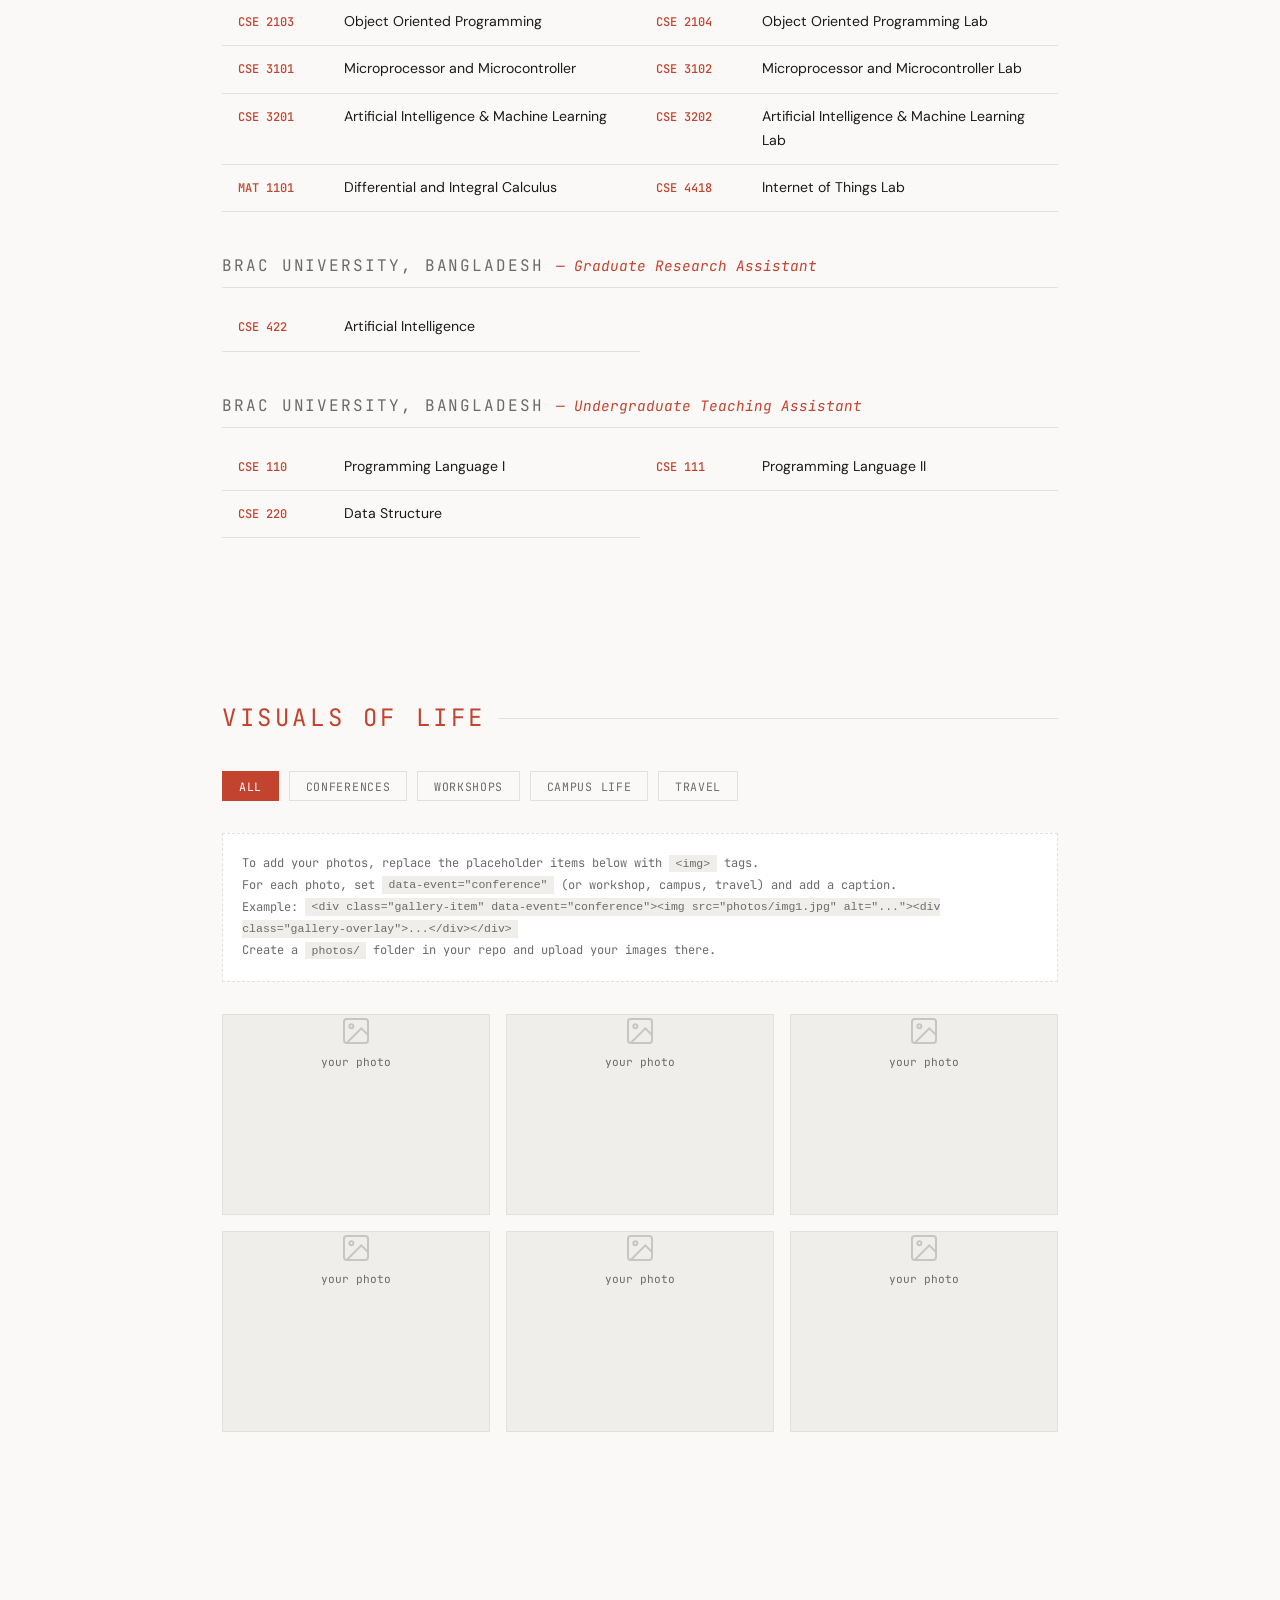
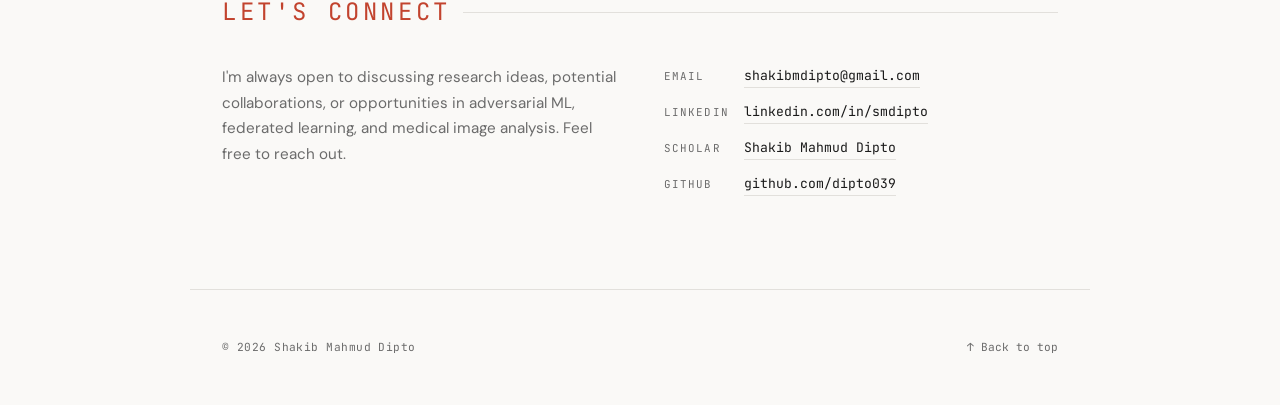
==== commit de72bbb7: "Portfolio" ====
--- a/index.html
+++ b/index.html
@@ -34,8 +34,8 @@
     <h1>Shakib Mahmud Dipto is a researcher studying <em>adversarial robustness</em> &amp; <em>federated learning</em>.</h1>
     <p>Ph.D. student in Computer Science at Old Dominion University. Building trustworthy, interpretable, and privacy-preserving machine learning systems for healthcare and beyond.</p>
     <div class="hero-links">
-      <a href="https://scholar.google.com/citations?user=YOUR_ID" target="_blank">Google Scholar</a>
-      <a href="https://github.com/YOUR_USERNAME" target="_blank">GitHub</a>
+      <a href="https://scholar.google.com/citations?user=tHqA-0QAAAAJ&hl=en" target="_blank">Google Scholar</a>
+      <a href="https://github.com/dipto039" target="_blank">GitHub</a>
       <a href="https://linkedin.com/in/smdipto" target="_blank">LinkedIn</a>
       <a href="mailto:shakibmdipto@gmail.com">Email</a>
     </div>
@@ -213,7 +213,7 @@
         <h3>Normalizing Images in Various Weather and Lighting Conditions Using ColorPix2Pix Generative Adversarial Network</h3>
         <p class="pub-authors">S. Tasnim, A.M. Mostafa, A. Morshed, N. Shaiyaz, <strong>Shakib Mahmud Dipto</strong>, S. Aloteibi, M.A. Moni, Md. G.R. Alam, Md. A. Alam</p>
         <span class="pub-venue">Scientific Reports, 2025</span>
-        <br><br><span class="pub-external-icon">view paper ↗</span>
+        <br><span class="pub-external-icon">view paper ↗</span>
       </div>
     </a>
 
@@ -739,12 +739,16 @@
         <a href="mailto:shakibmdipto@gmail.com">shakibmdipto@gmail.com</a>
       </li>
       <li>
-        <span class="label">Scholar</span>
-        <a href="https://scholar.google.com/" target="_blank">Google Scholar</a>
+        <span class="label">LinkedIn</span>
+        <a href="https://linkedin.com/in/smdipto" target="_blank">linkedin.com/in/smdipto</a>
       </li>
       <li>
-        <span class="label">LinkedIn</span>
-        <a href="https://linkedin.com/in/smdipto" target="_blank">linkedin.com/in/smdipto</a>
+        <span class="label">Scholar</span>
+        <a href="https://scholar.google.com/citations?user=tHqA-0QAAAAJ&hl=en" target="_blank">Shakib Mahmud Dipto</a>
+      </li>
+      <li>
+        <span class="label">GitHub</span>
+        <a href="https://github.com/dipto039" target="_blank">github.com/dipto039</a>
       </li>
     </ul>
   </div>
--- a/styles.css
+++ b/styles.css
@@ -121,8 +121,8 @@
 section { max-width: 900px; margin: 0 auto; padding: 5rem 2rem; }
 
 .section-label {
-  font-family: var(--mono); font-size: 0.7rem; text-transform: uppercase;
-  letter-spacing: 0.15em; color: var(--accent); margin-bottom: 0.5rem;
+  font-family: var(--mono); font-size: 1.5rem; text-transform: uppercase;
+  letter-spacing: 0.15em; color: var(--accent); margin-bottom: 2rem;
   display: flex; align-items: center; gap: 0.75rem;
 }
 .section-label::after { content: ''; flex: 1; height: 1px; background: var(--border); }
@@ -131,6 +131,10 @@
   font-family: var(--serif); font-size: 1.8rem; font-weight: 700;
   letter-spacing: -0.02em; margin-bottom: 2rem;
 }
+/* section h3 {
+  font-family: var(--serif); font-size: 1.8rem; font-weight: 700;
+  letter-spacing: -0.02em; margin-bottom: 2rem;
+} */
 
 .divider { max-width: 900px; margin: 0 auto; padding: 0 2rem; height: 1px; background: var(--border); }
 
@@ -228,7 +232,7 @@
 .cv-section:last-child { margin-bottom: 0; }
 
 .cv-section h3 {
-  font-family: var(--mono); font-size: 0.72rem; text-transform: uppercase;
+  font-family: var(--mono); font-size: 1rem; text-transform: uppercase;
   letter-spacing: 0.12em; color: var(--muted); margin-bottom: 1.2rem;
   padding-bottom: 0.5rem; border-bottom: 1px solid var(--border);
 }
@@ -292,13 +296,13 @@
 .teaching-block:last-child { margin-bottom: 0; }
 
 .teaching-block-header {
-  font-family: var(--mono); font-size: 0.72rem; text-transform: uppercase;
+  font-family: var(--mono); font-size: 1rem; text-transform: uppercase;
   letter-spacing: 0.12em; color: var(--muted); margin-bottom: 1rem;
   padding-bottom: 0.5rem; border-bottom: 1px solid var(--border);
 }
 .teaching-block-header span {
   font-style: italic; text-transform: none; letter-spacing: 0;
-  color: var(--accent); font-size: 0.7rem;
+  color: var(--accent); font-size: 0.9rem;
 }
 
 .course-grid {
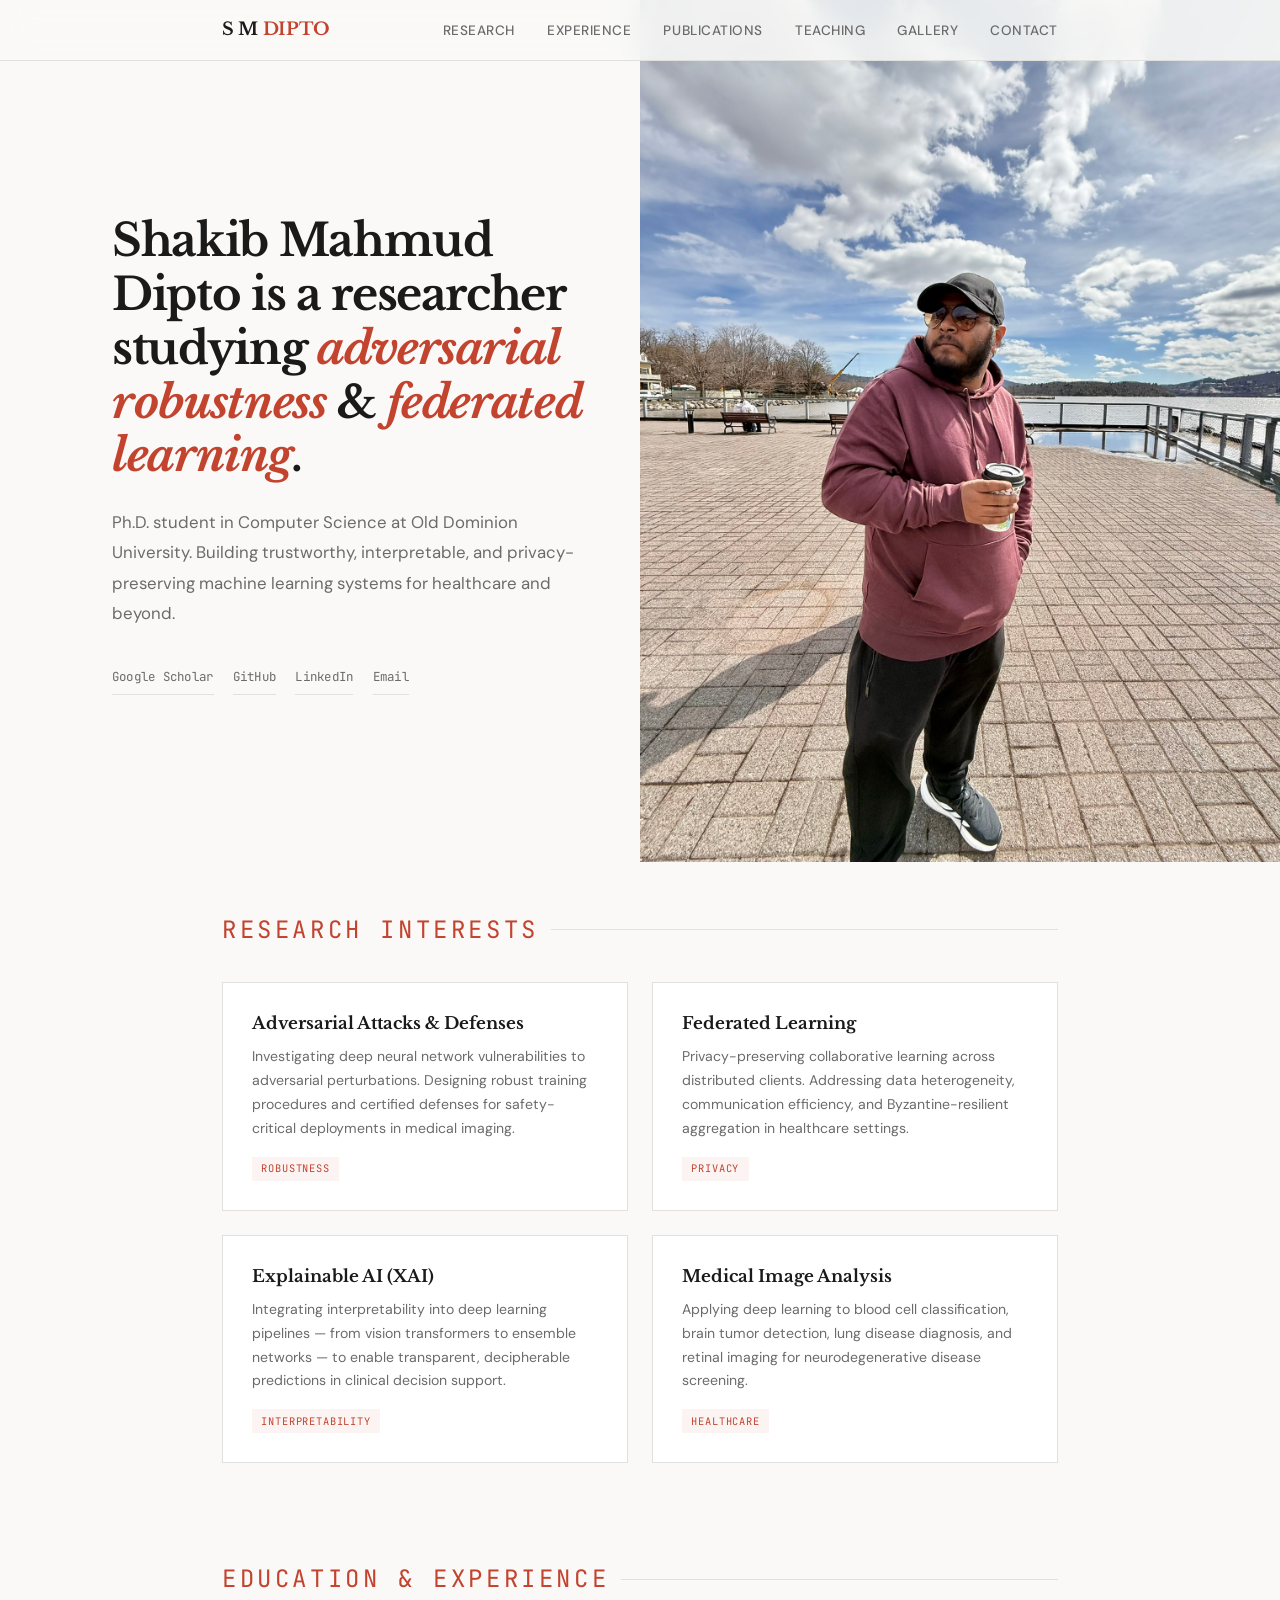
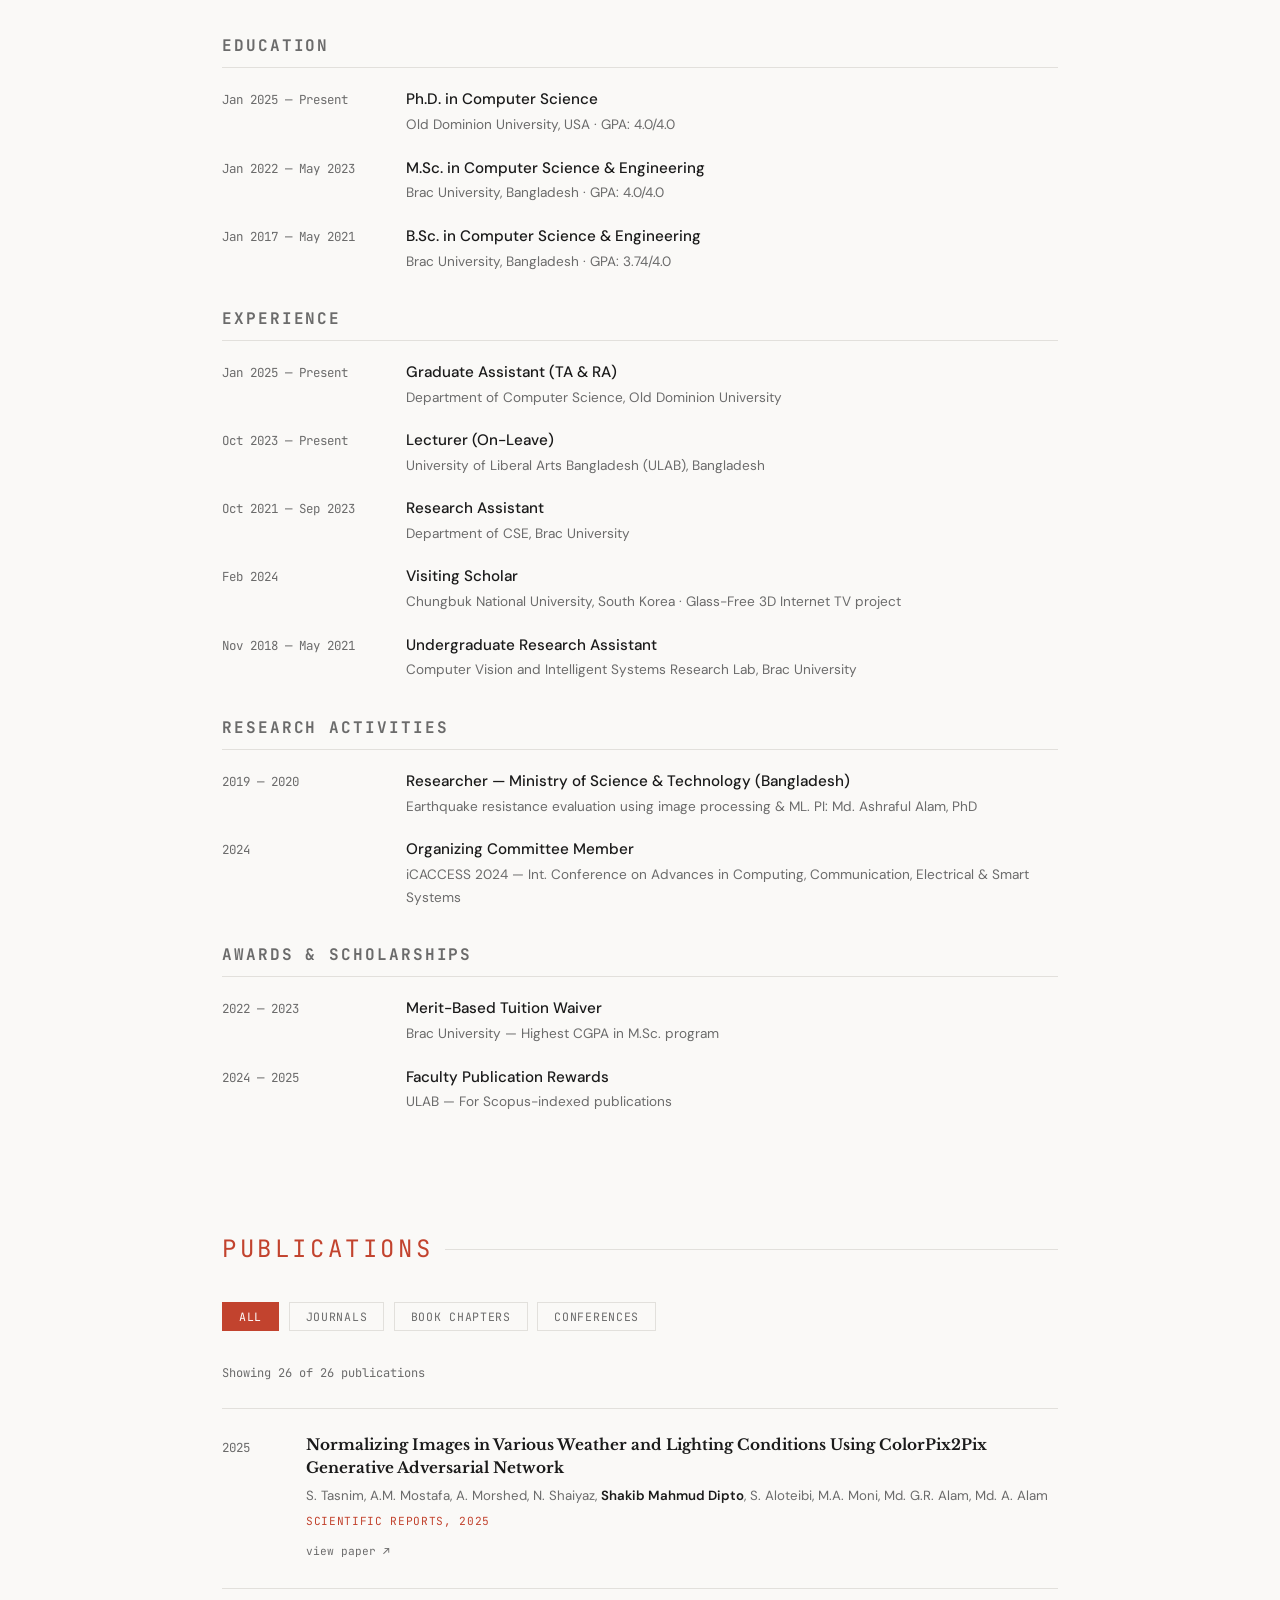
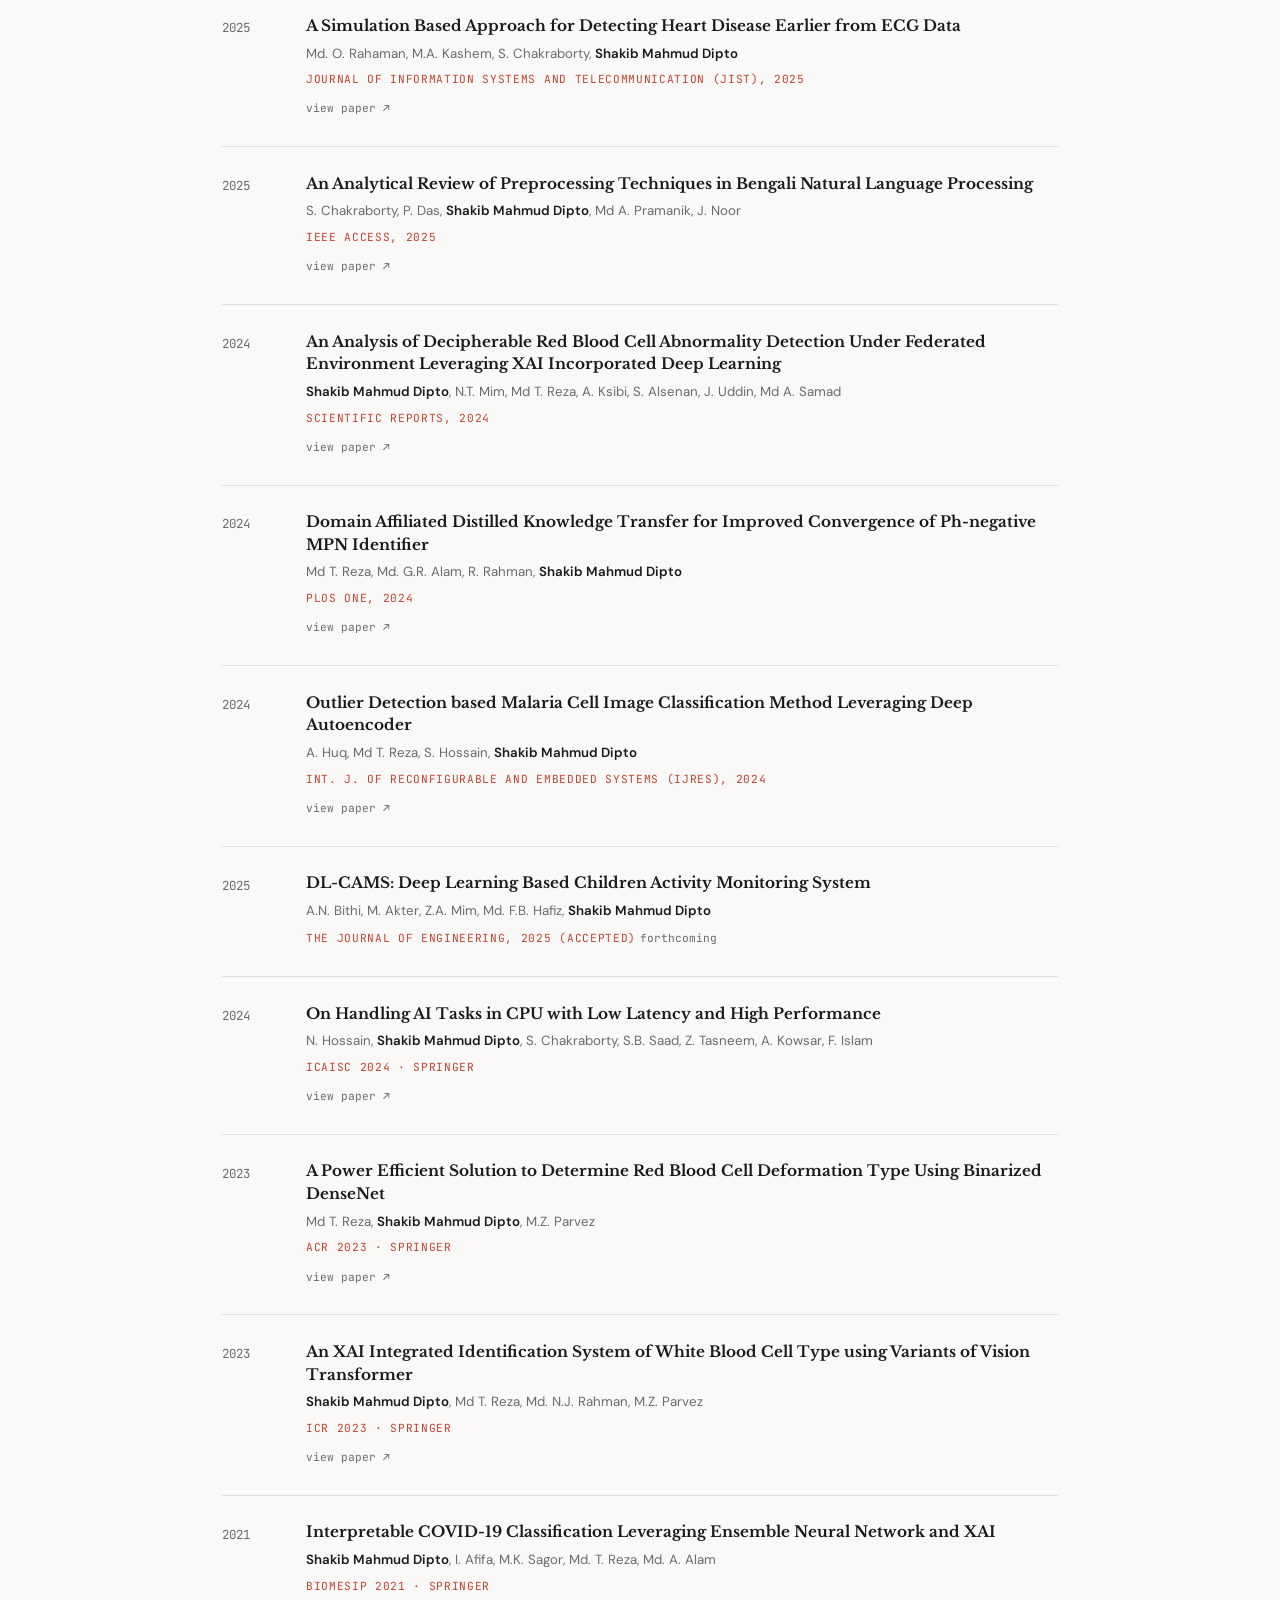
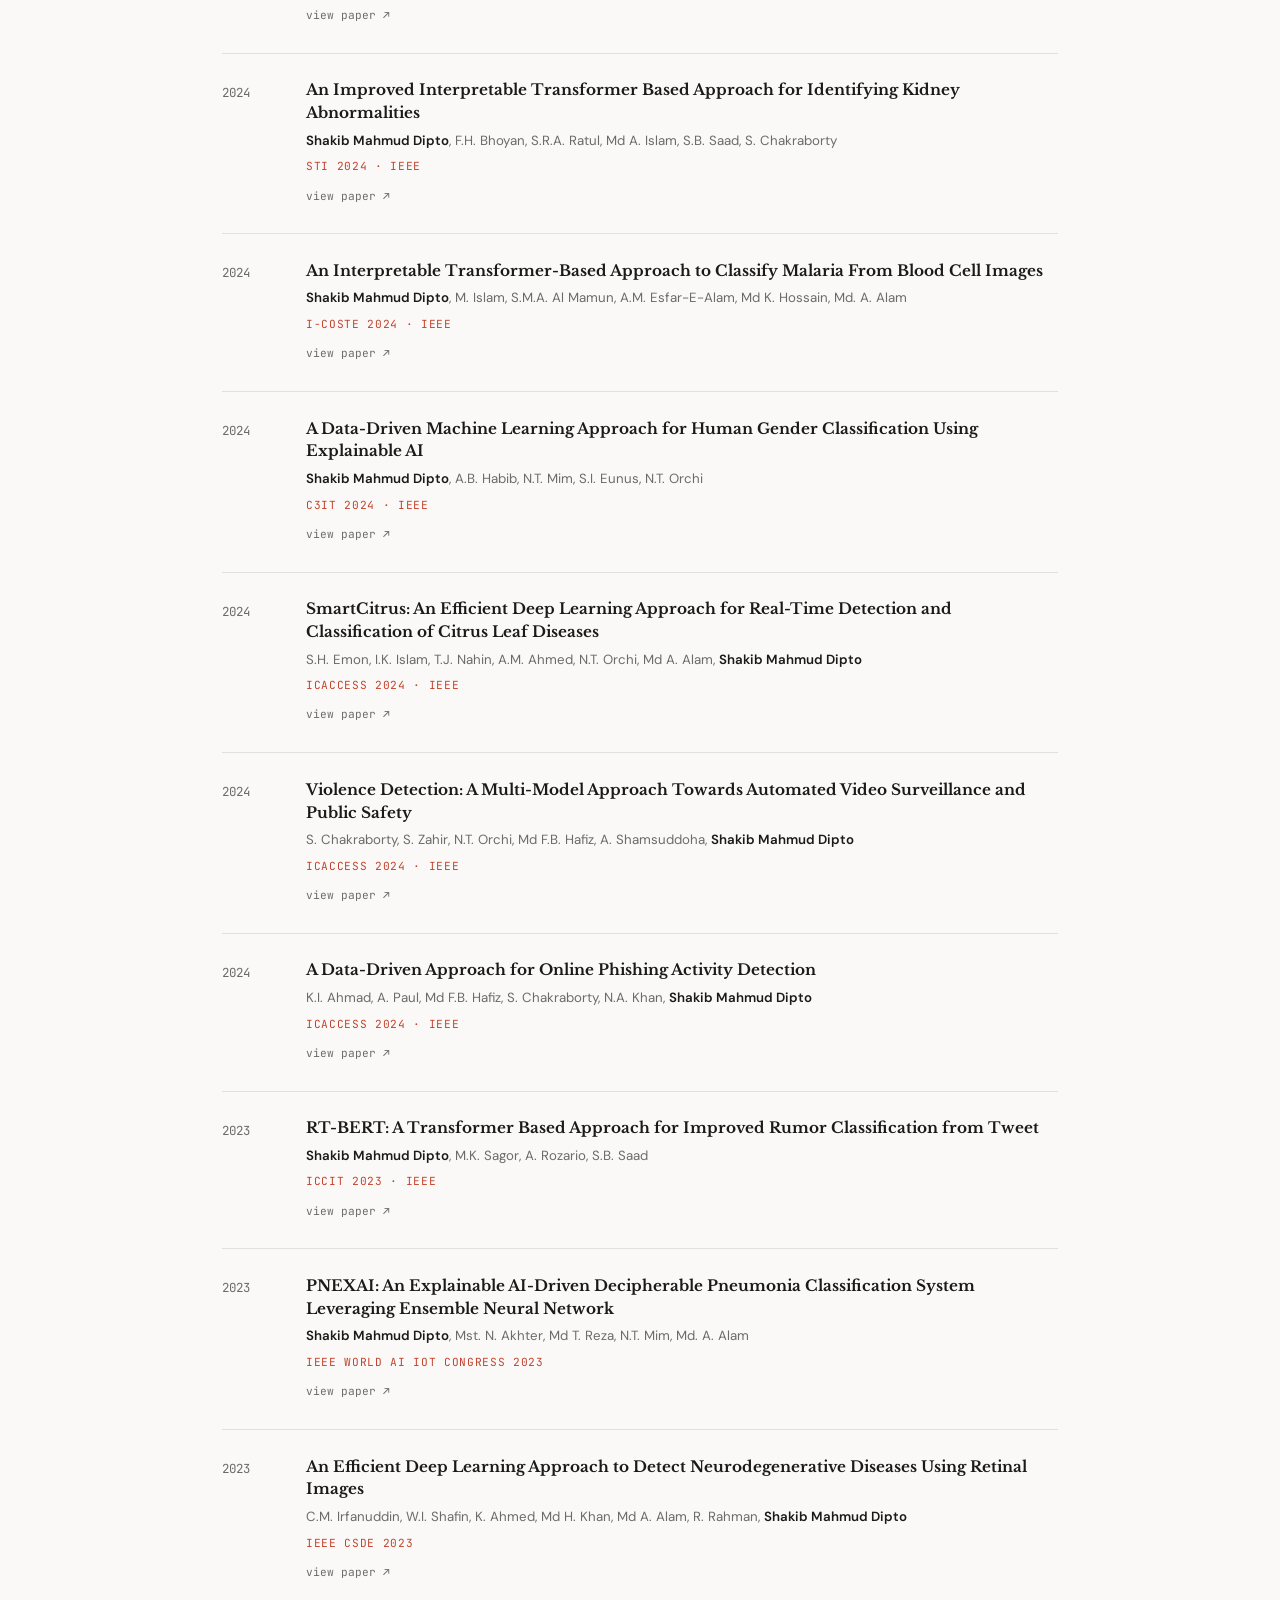
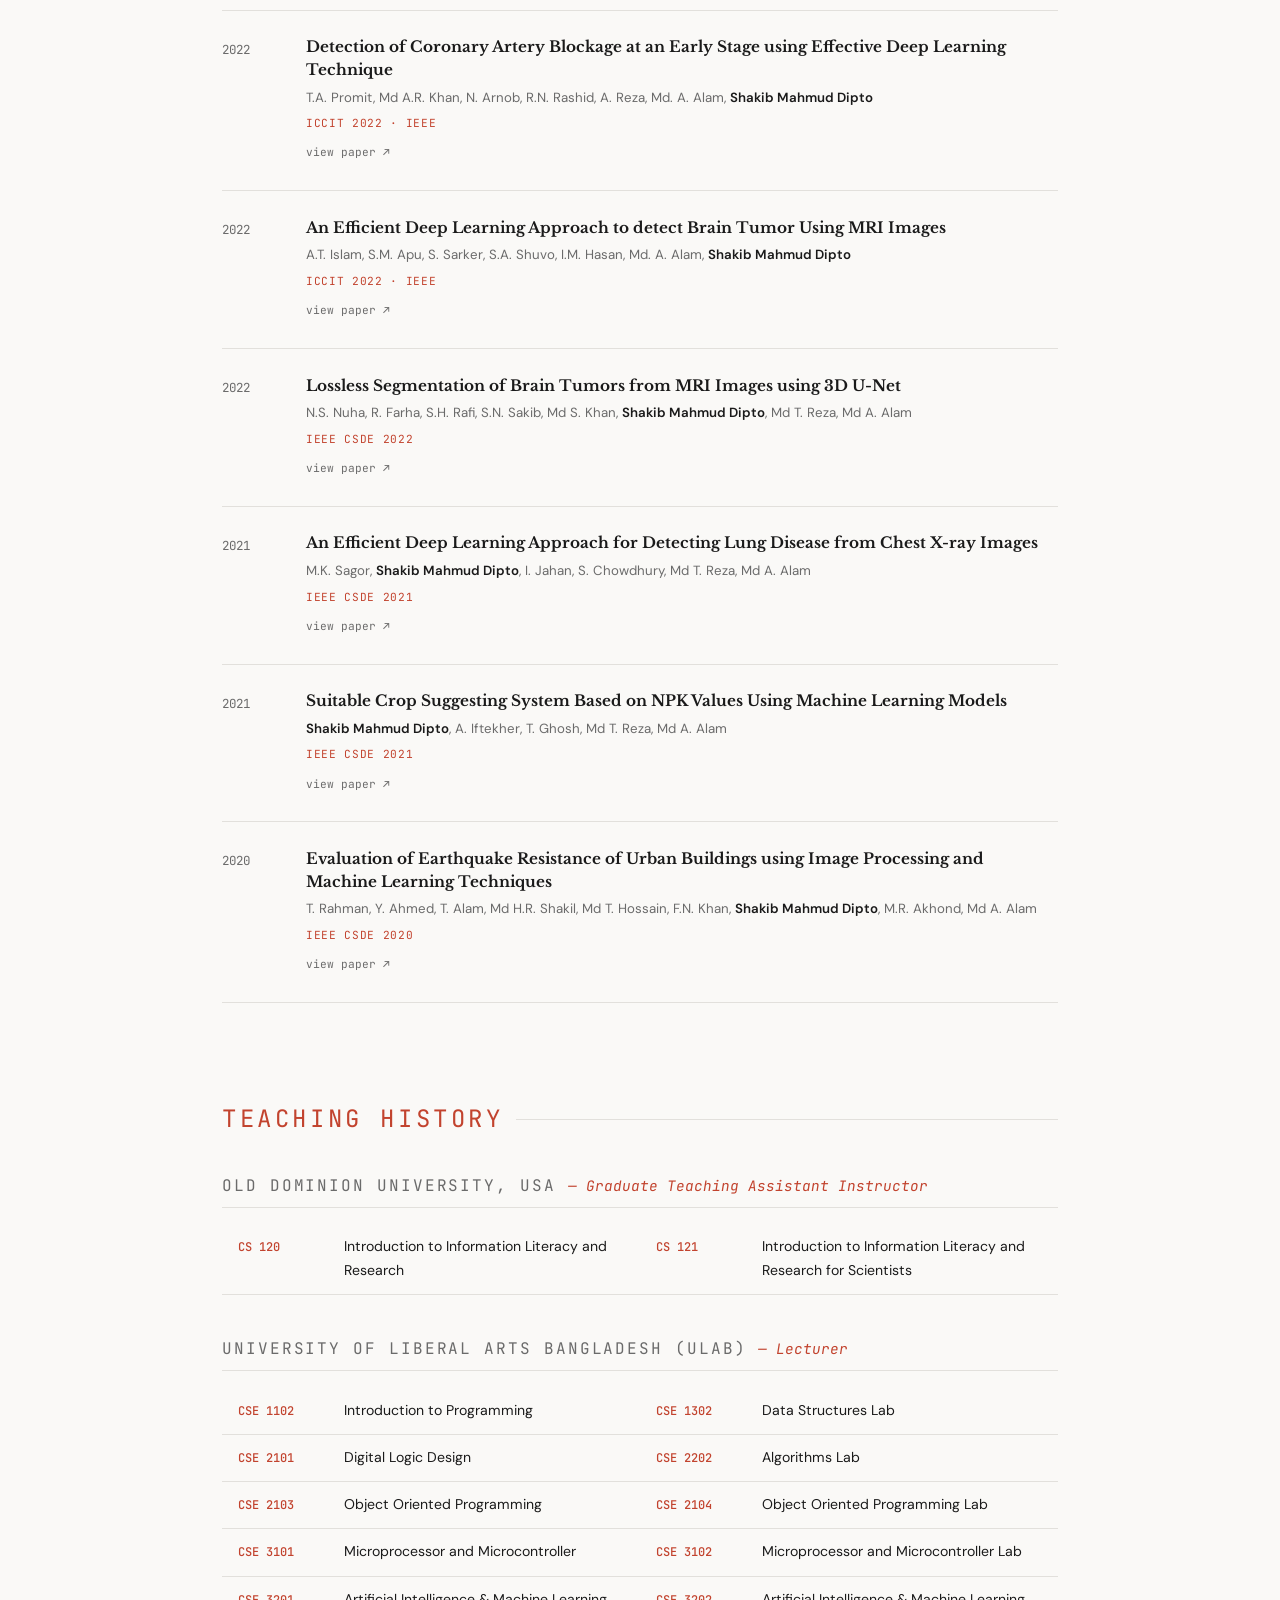
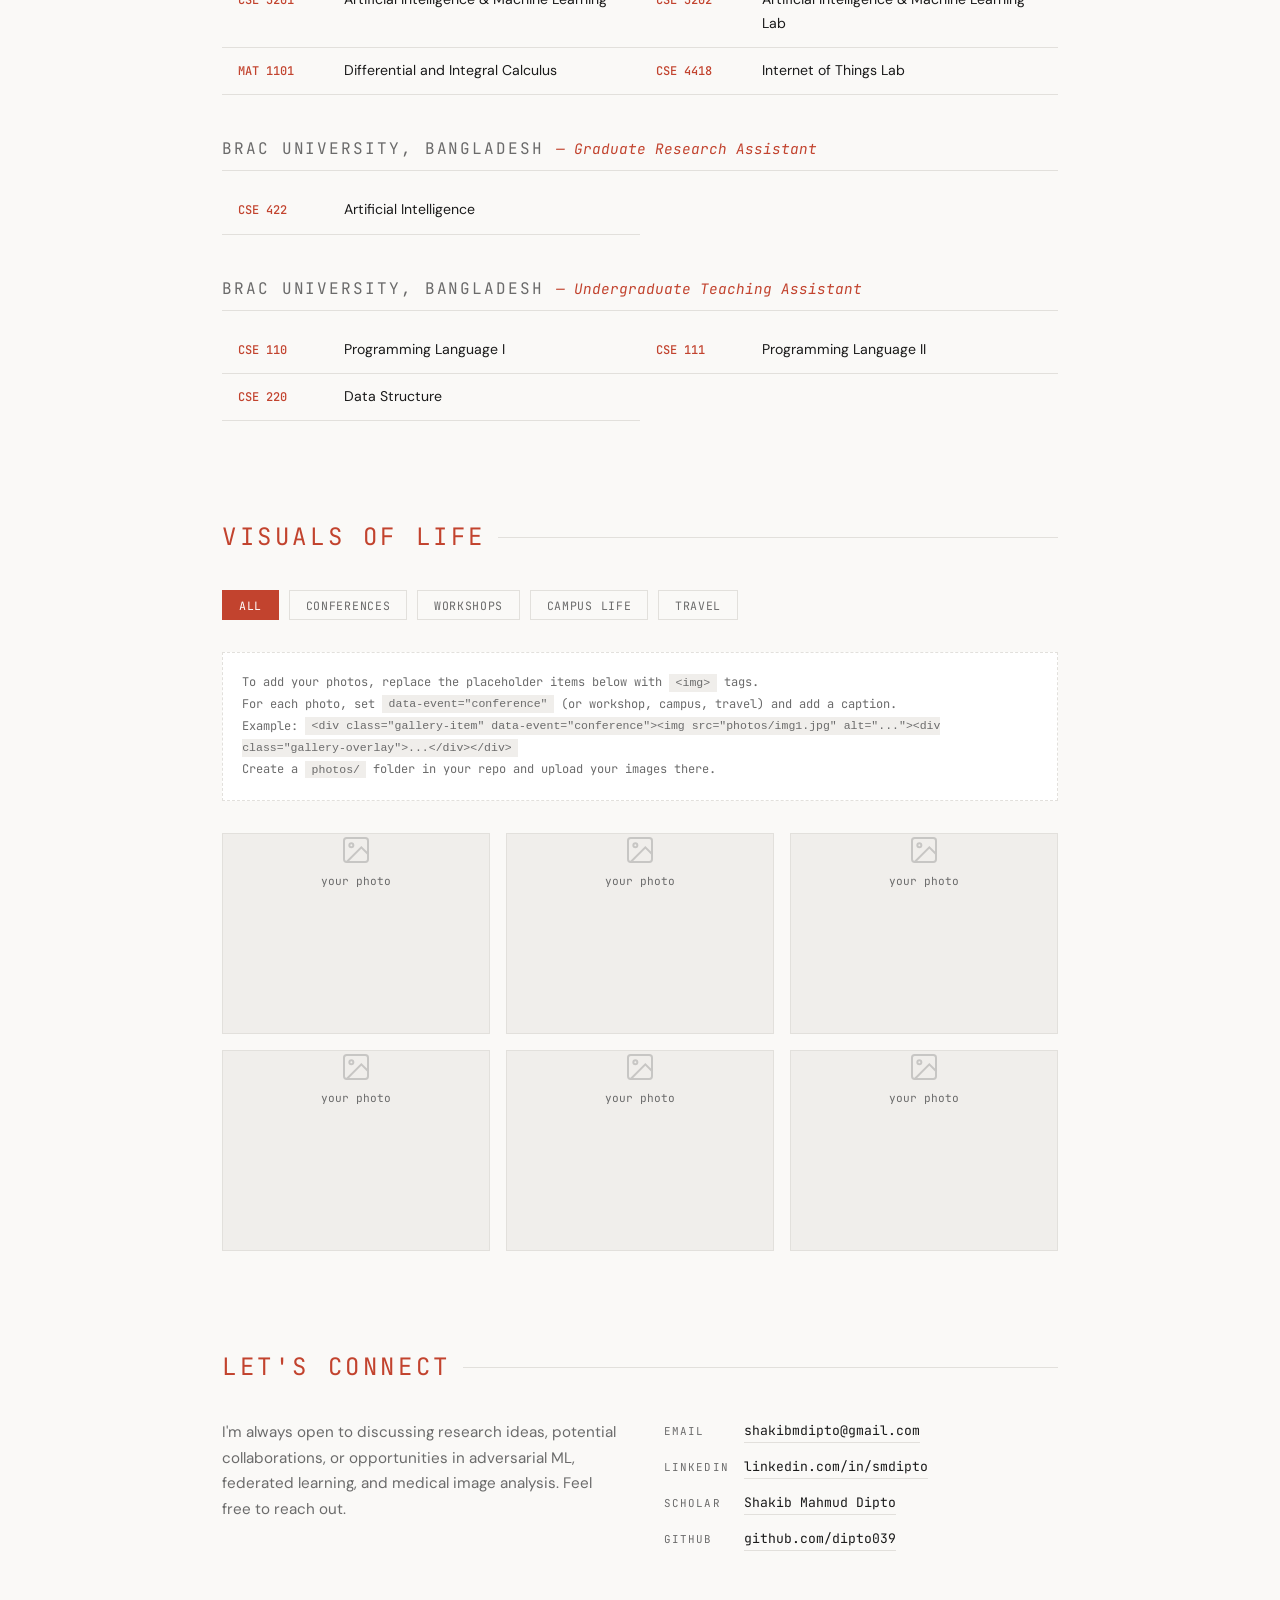
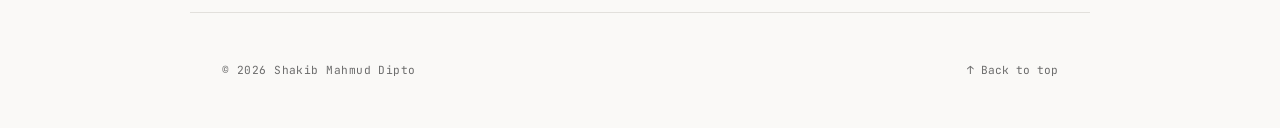
==== commit e12e0d3c: "Portfolio" ====
--- a/index.html
+++ b/index.html
@@ -30,7 +30,7 @@
 
 <!-- HERO -->
 <header class="hero" id="top">
-  <div class="fade-in">
+  <div class="hero-text fade-in">
     <h1>Shakib Mahmud Dipto is a researcher studying <em>adversarial robustness</em> &amp; <em>federated learning</em>.</h1>
     <p>Ph.D. student in Computer Science at Old Dominion University. Building trustworthy, interpretable, and privacy-preserving machine learning systems for healthcare and beyond.</p>
     <div class="hero-links">
--- a/styles.css
+++ b/styles.css
@@ -83,14 +83,20 @@
 
 /* ── HERO ── */
 .hero {
-  max-width: 900px; margin: 0 auto;
-  padding: 10rem 2rem 6rem;
-  display: grid; grid-template-columns: 1fr 300px; gap: 0; align-items: stretch;
+  max-width: 100%; margin: 0; padding: 0;
+  display: grid; grid-template-columns: 1fr 1fr;
+  min-height: auto; align-items: stretch;
+}
+
+.hero-text {
+  display: flex; flex-direction: column; justify-content: center;
+  max-width: 560px; margin-left: auto; margin-right: 0;
+  padding: 6rem 3rem 3rem 2rem;
 }
 
 .hero h1 {
   font-family: var(--serif); font-size: 2.8rem; font-weight: 700;
-  line-height: 1.2; letter-spacing: -0.03em; padding-right: 2rem;
+  line-height: 1.2; letter-spacing: -0.03em;
 }
 .hero h1 em { font-style: italic; color: var(--accent); }
 
@@ -108,17 +114,15 @@
 .hero-links a:hover { color: var(--accent); border-color: var(--accent); }
 
 .hero-photo {
-  width: 100%; height: 100%; min-height: 320px;
-  display: flex; align-items: center; justify-content: center;
-  font-family: var(--mono); font-size: 0.7rem; color: var(--muted);
   position: relative; overflow: hidden;
+  min-height: 380px;
 }
 .hero-photo img {
   width: 100%; height: 100%; object-fit: cover; object-position: center top;
 }
 
 /* ── SECTIONS ── */
-section { max-width: 900px; margin: 0 auto; padding: 5rem 2rem; }
+section { max-width: 900px; margin: 0 auto; padding: 3rem 2rem; }
 
 .section-label {
   font-family: var(--mono); font-size: 1.5rem; text-transform: uppercase;
@@ -129,7 +133,7 @@
 
 section h2 {
   font-family: var(--serif); font-size: 1.8rem; font-weight: 700;
-  letter-spacing: -0.02em; margin-bottom: 2rem;
+  letter-spacing: -0.02em; margin-bottom: 1.5rem;
 }
 /* section h3 {
   font-family: var(--serif); font-size: 1.8rem; font-weight: 700;
@@ -228,7 +232,7 @@
 }
 
 /* ── CV ── */
-.cv-section { margin-bottom: 3rem; }
+.cv-section { margin-bottom: 2rem; }
 .cv-section:last-child { margin-bottom: 0; }
 
 .cv-section h3 {
@@ -439,30 +443,101 @@
 }
 .fade-in.visible { opacity: 1; transform: translateY(0); }
 
-/* ── RESPONSIVE ── */
+/* ── RESPONSIVE — TABLET (≤768px) ── */
 @media (max-width: 768px) {
-  .hero { grid-template-columns: 1fr; padding: 8rem 1.5rem 4rem; }
-  .hero-photo { width: 100%; height: 250px; min-height: unset; order: -1; }
-  .hero h1 { font-size: 2rem; padding-right: 0; }
+  /* Nav — fullscreen overlay menu */
   nav ul { display: none; }
   nav ul.open {
-    display: flex; flex-direction: column; position: fixed; inset: 0;
-    background: var(--paper); justify-content: center; align-items: center;
-    gap: 2.5rem; z-index: 105;
+    display: flex; flex-direction: column; position: fixed;
+    top: 0; left: 0; right: 0; bottom: 0;
+    background: var(--paper);
+    justify-content: center; align-items: center;
+    gap: 2.5rem; z-index: 200;
   }
-  nav ul.open a { font-size: 1.1rem; }
-  .menu-toggle { display: block; }
+  nav ul.open a { font-size: 1.1rem; color: var(--ink); }
+  .menu-toggle { display: block; z-index: 210; }
+
+  /* Hero */
+  .hero { grid-template-columns: 1fr; min-height: auto; }
+  .hero-text {
+    max-width: 100%; margin: 0; padding: 5rem 1.5rem 2rem;
+    order: 1;
+  }
+  .hero-photo { height: 280px; min-height: auto; order: 0; }
+  .hero h1 { font-size: 2rem; }
+
+  /* Sections */
+  section { padding: 2.5rem 1.5rem; }
+  section h2 { font-size: 1.5rem; }
+
+  /* Grids → single column */
   .research-grid { grid-template-columns: 1fr; }
-  .pub-item { grid-template-columns: 1fr; gap: 0.3rem; }
-  .cv-entry { grid-template-columns: 1fr; gap: 0.3rem; }
+  .skills-grid { grid-template-columns: 1fr; }
   .contact-grid { grid-template-columns: 1fr; gap: 2rem; }
-  .skills-grid { grid-template-columns: 1fr; }
-  section { padding: 3.5rem 1.5rem; }
-  section h2 { font-size: 1.5rem; }
   .course-grid { grid-template-columns: 1fr; }
   .gallery-grid { grid-template-columns: repeat(2, 1fr); }
-}
-
+
+  /* CV entries */
+  .cv-entry { grid-template-columns: 1fr; gap: 0.3rem; }
+
+  /* Publications */
+  .pub-item { grid-template-columns: 1fr; gap: 0.3rem; }
+  .pub-item:hover { margin: 0; padding-left: 0; padding-right: 0; }
+
+  /* Gallery overlay always visible on mobile */
+  .gallery-overlay { transform: translateY(0); }
+
+  /* Footer */
+  footer { flex-direction: column; gap: 1rem; text-align: center; }
+}
+
+/* ── RESPONSIVE — SMALL PHONE (≤480px) ── */
 @media (max-width: 480px) {
+  .hero-text { padding: 5rem 1rem 1.5rem; }
+  .hero h1 { font-size: 1.6rem; }
+  .hero p { font-size: 0.95rem; }
+  .hero-photo { height: 220px; }
+  .hero-links { gap: 0.8rem; }
+  .hero-links a { font-size: 0.72rem; }
+  nav .nav-inner { padding: 0 1rem; }
+  section { padding: 2rem 1rem; }
+  section h2 { font-size: 1.3rem; margin-bottom: 1.5rem; }
+  .section-label { font-size: 0.62rem; }
+  .research-card { padding: 1.2rem; }
+  .research-card h3 { font-size: 0.95rem; }
+  .pub-filter-bar { gap: 0.4rem; }
+  .pub-filter-btn { padding: 0.35rem 0.7rem; font-size: 0.65rem; }
+  .pub-content h3 { font-size: 0.88rem; }
+  .pub-authors { font-size: 0.78rem; }
+  .cv-date { font-size: 0.72rem; }
+  .cv-detail h4 { font-size: 0.88rem; }
+  .cv-detail p { font-size: 0.8rem; }
+  .course-item { padding: 0.6rem 0.5rem; gap: 0.6rem; }
+  .course-code { min-width: 72px; font-size: 0.7rem; }
+  .course-name { font-size: 0.82rem; }
+  .teaching-block-header { font-size: 0.65rem; }
+  .skill-tag { font-size: 0.68rem; padding: 0.25rem 0.55rem; }
   .gallery-grid { grid-template-columns: 1fr; }
-}
+  .gallery-filter-bar { gap: 0.4rem; }
+  .gallery-filter-btn { padding: 0.35rem 0.7rem; font-size: 0.65rem; }
+  .gallery-instructions { font-size: 0.68rem; padding: 0.8rem; }
+  .lightbox-nav { font-size: 1.5rem; padding: 0.5rem; }
+  .lightbox-prev { left: 0.5rem; }
+  .lightbox-next { right: 0.5rem; }
+  .lightbox-caption h4 { font-size: 0.88rem; }
+  .contact-text p { font-size: 0.88rem; }
+  .contact-info li { font-size: 0.75rem; }
+  footer { padding: 2rem 1rem; }
+}
+
+/* ── TOUCH DEVICE HELPERS ── */
+@media (hover: none) {
+  .gallery-overlay { transform: translateY(0); }
+  .research-card:hover { transform: none; box-shadow: none; }
+  .gallery-item:hover { transform: none; box-shadow: none; }
+  .gallery-item:hover img { transform: none; }
+  .pub-filter-btn,
+  .gallery-filter-btn { min-height: 44px; display: inline-flex; align-items: center; }
+  nav ul a { padding: 0.5rem 0; }
+  .hero-links a { min-height: 44px; display: inline-flex; align-items: center; }
+}
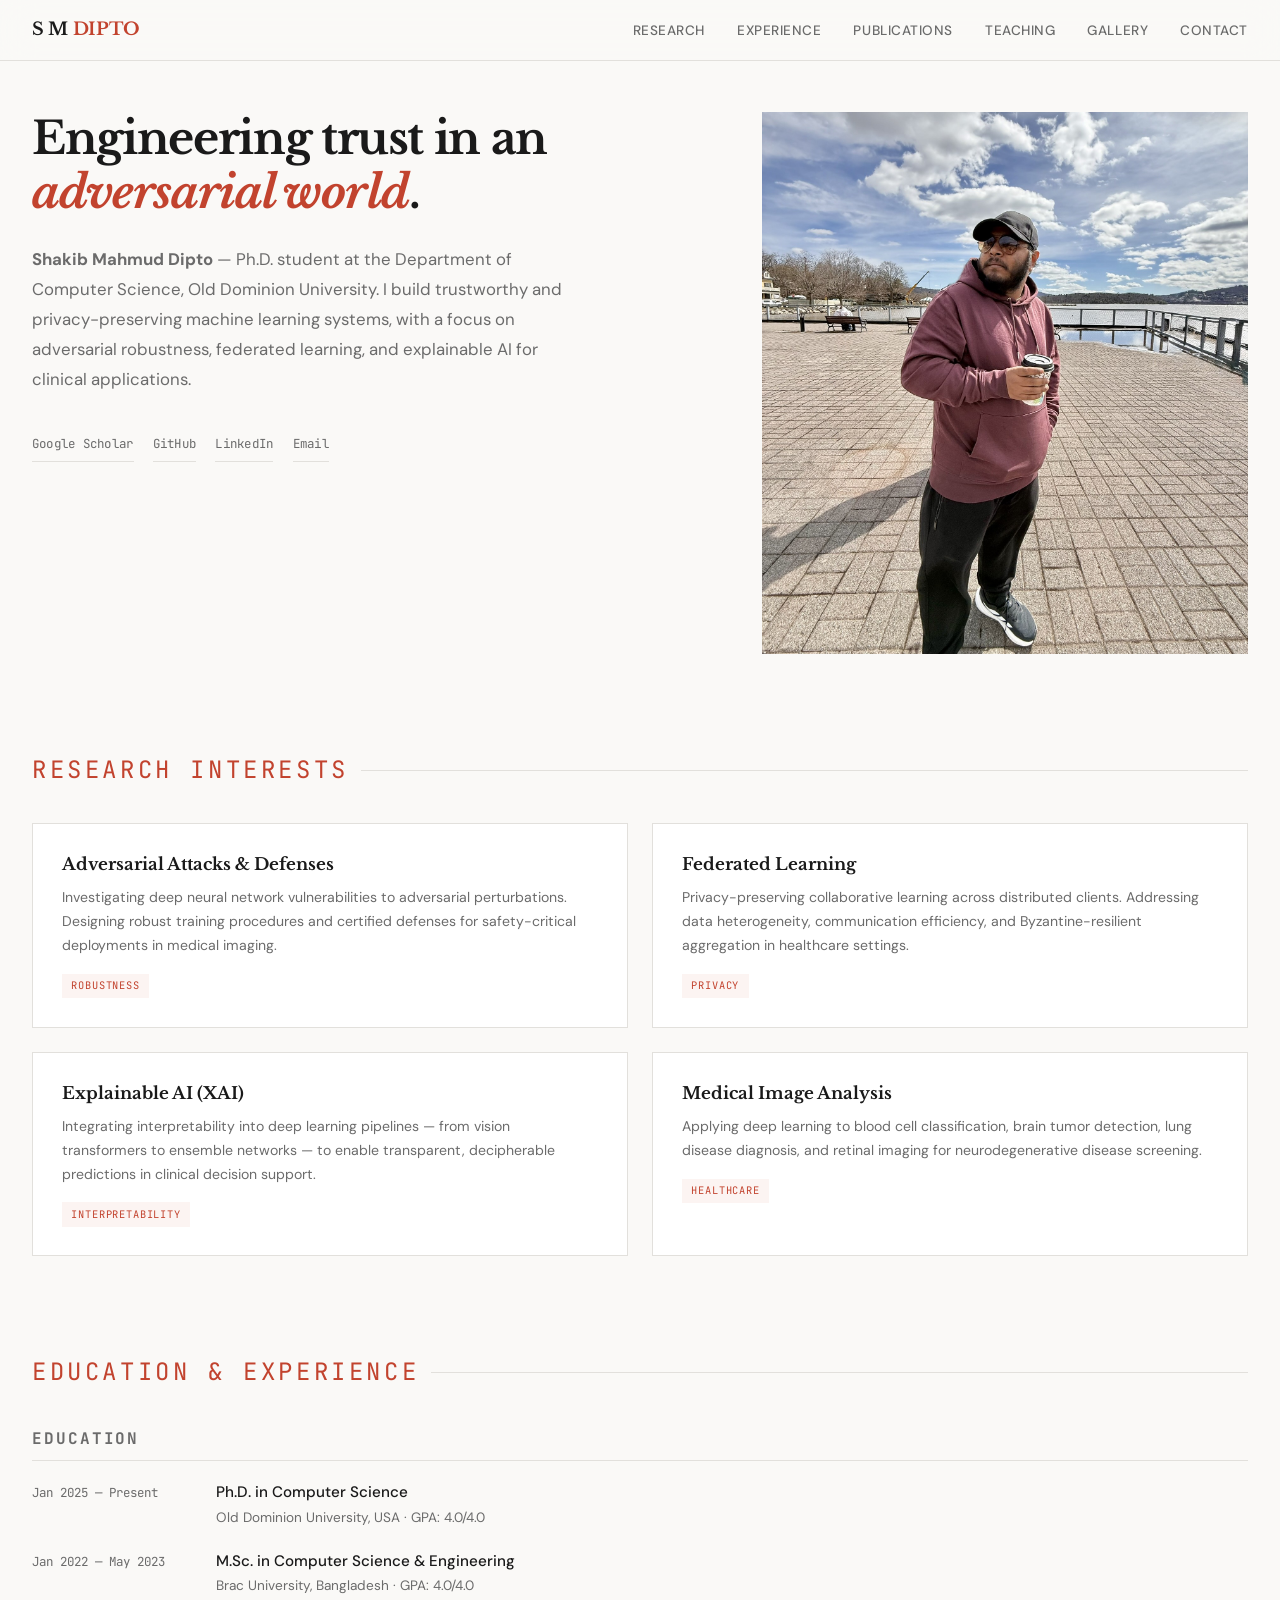
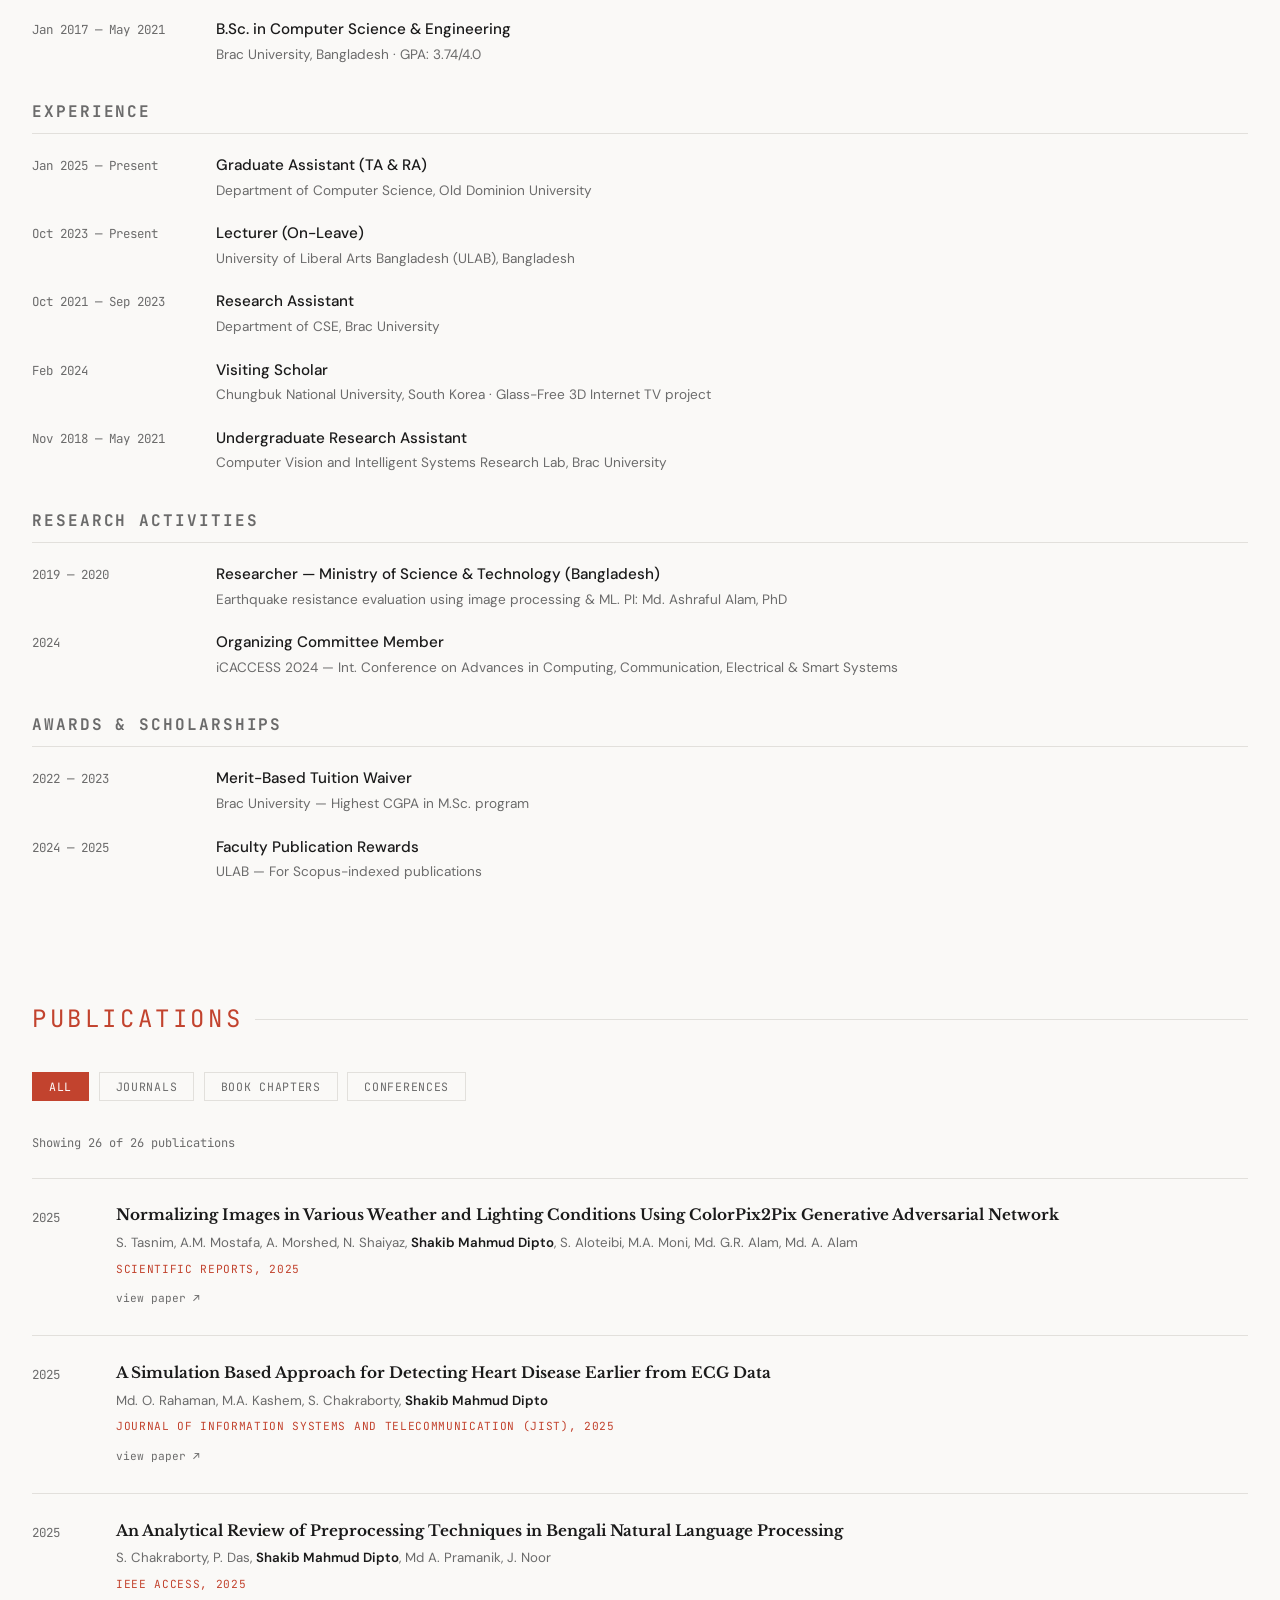
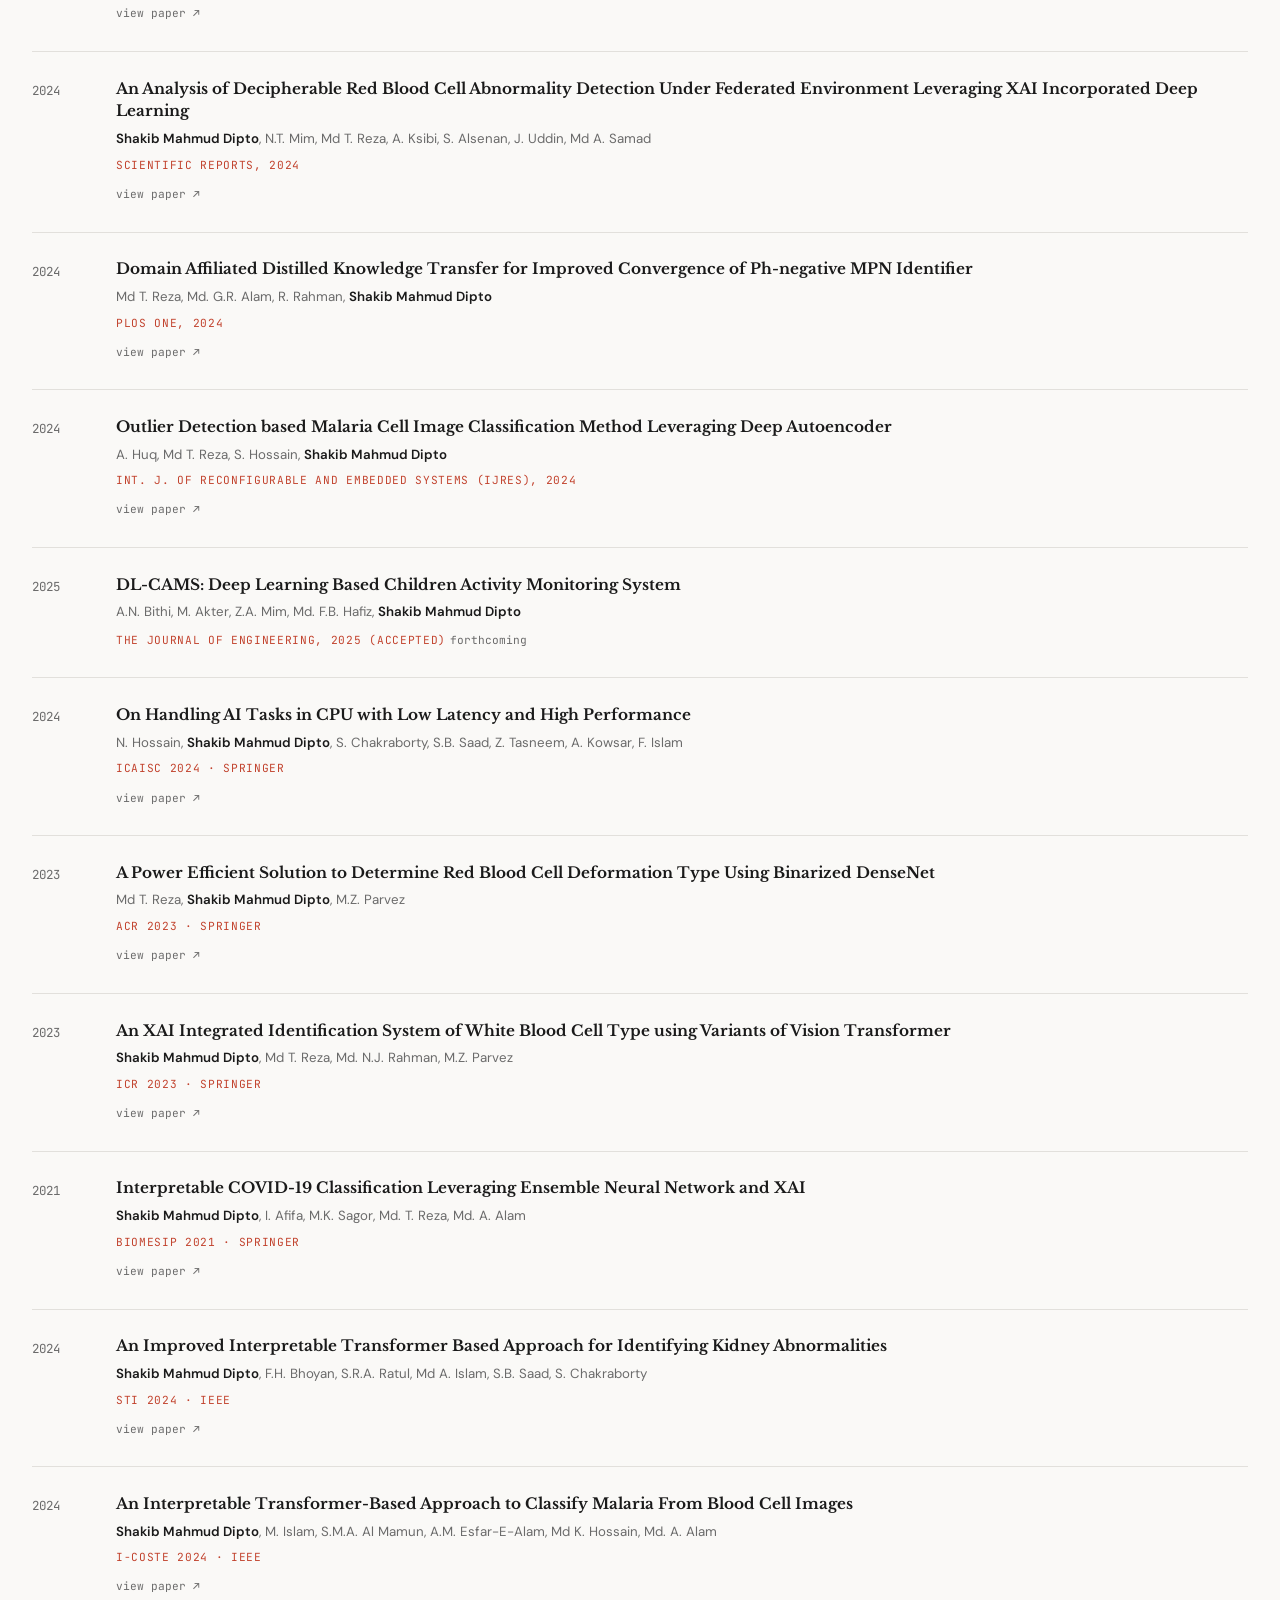
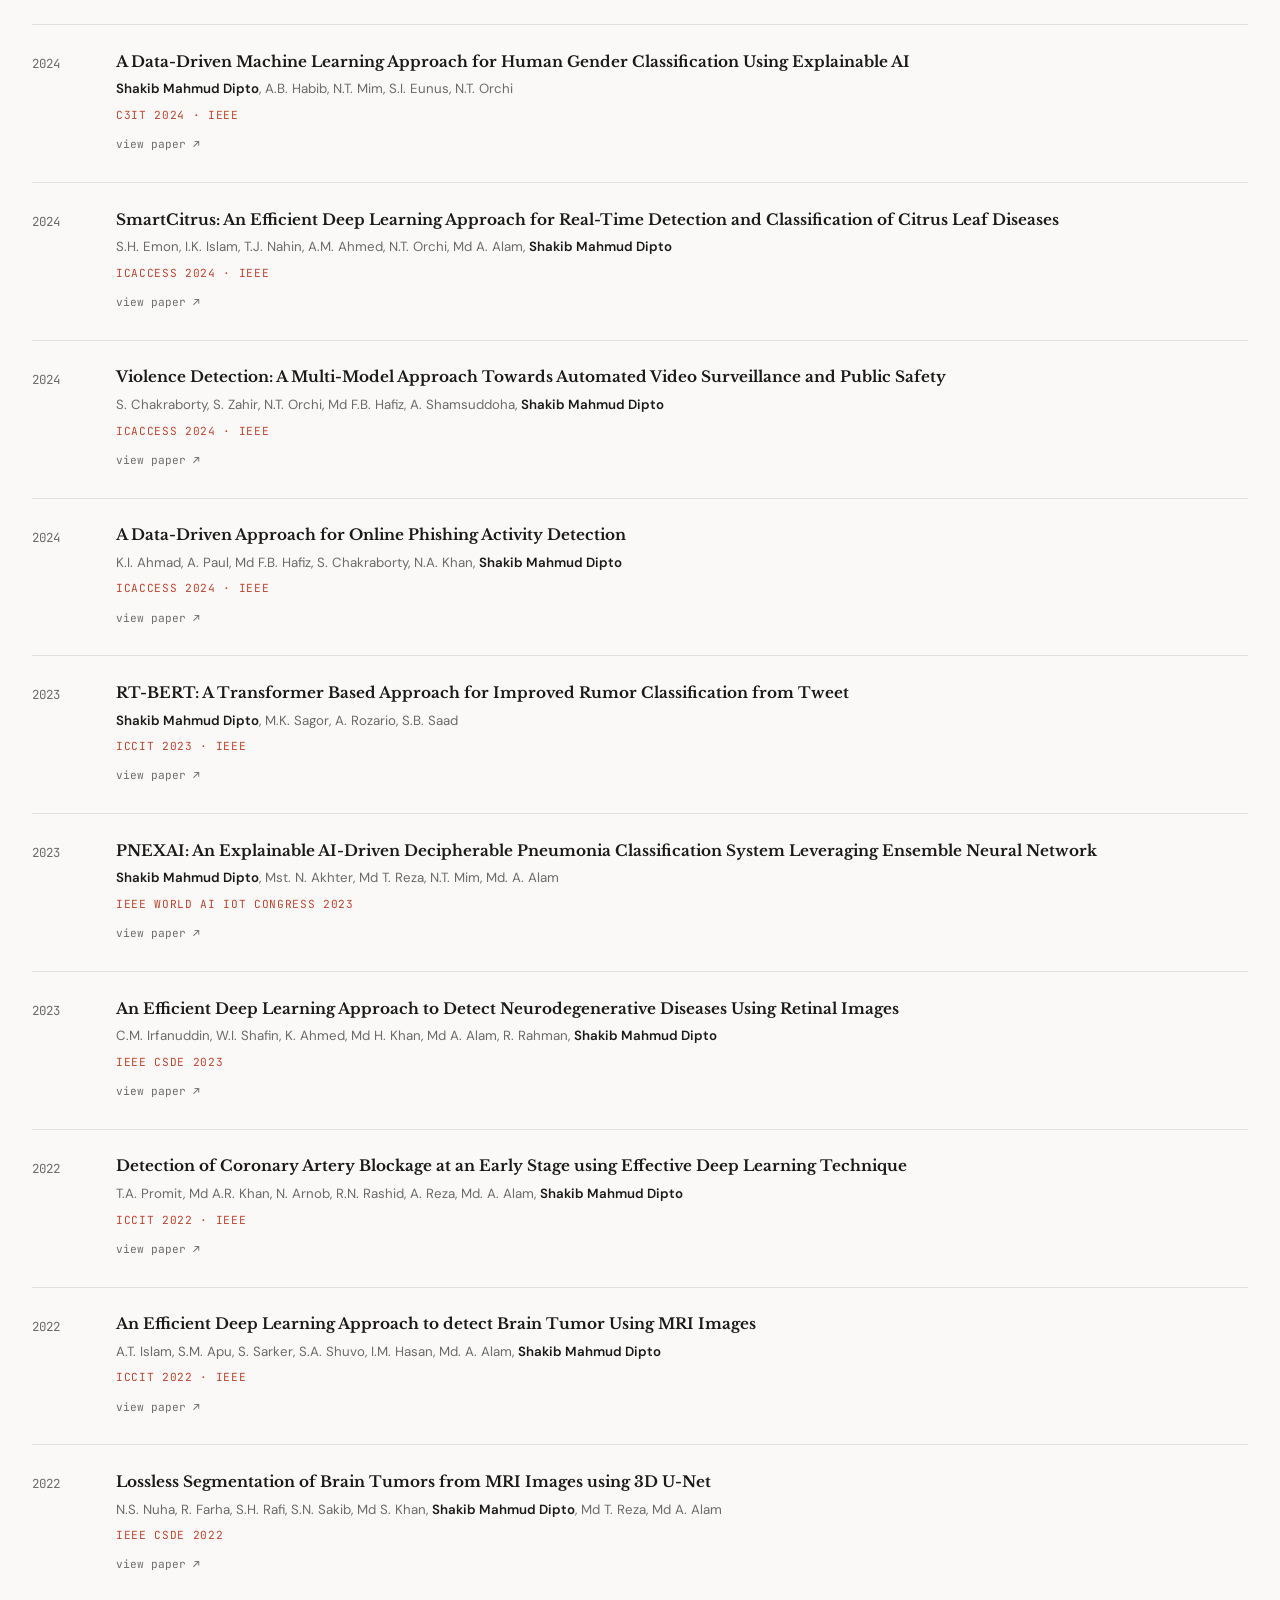
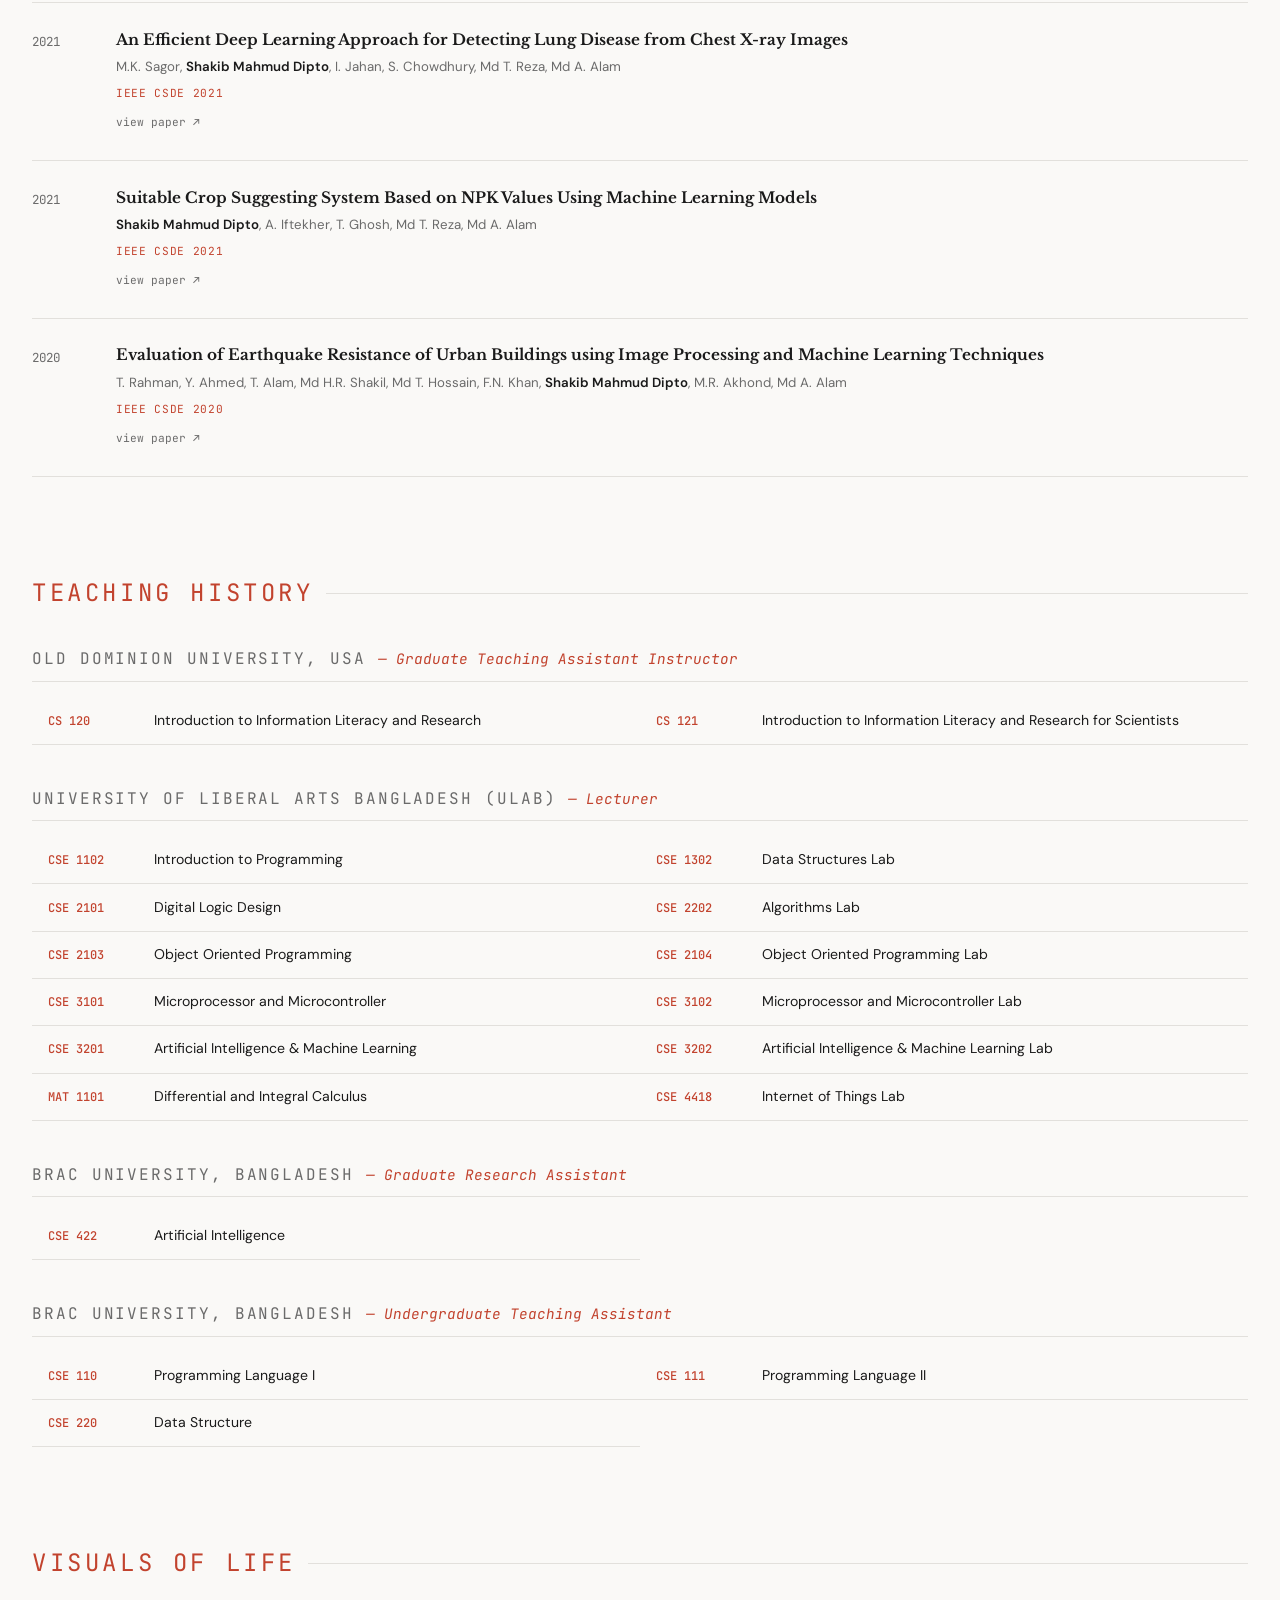
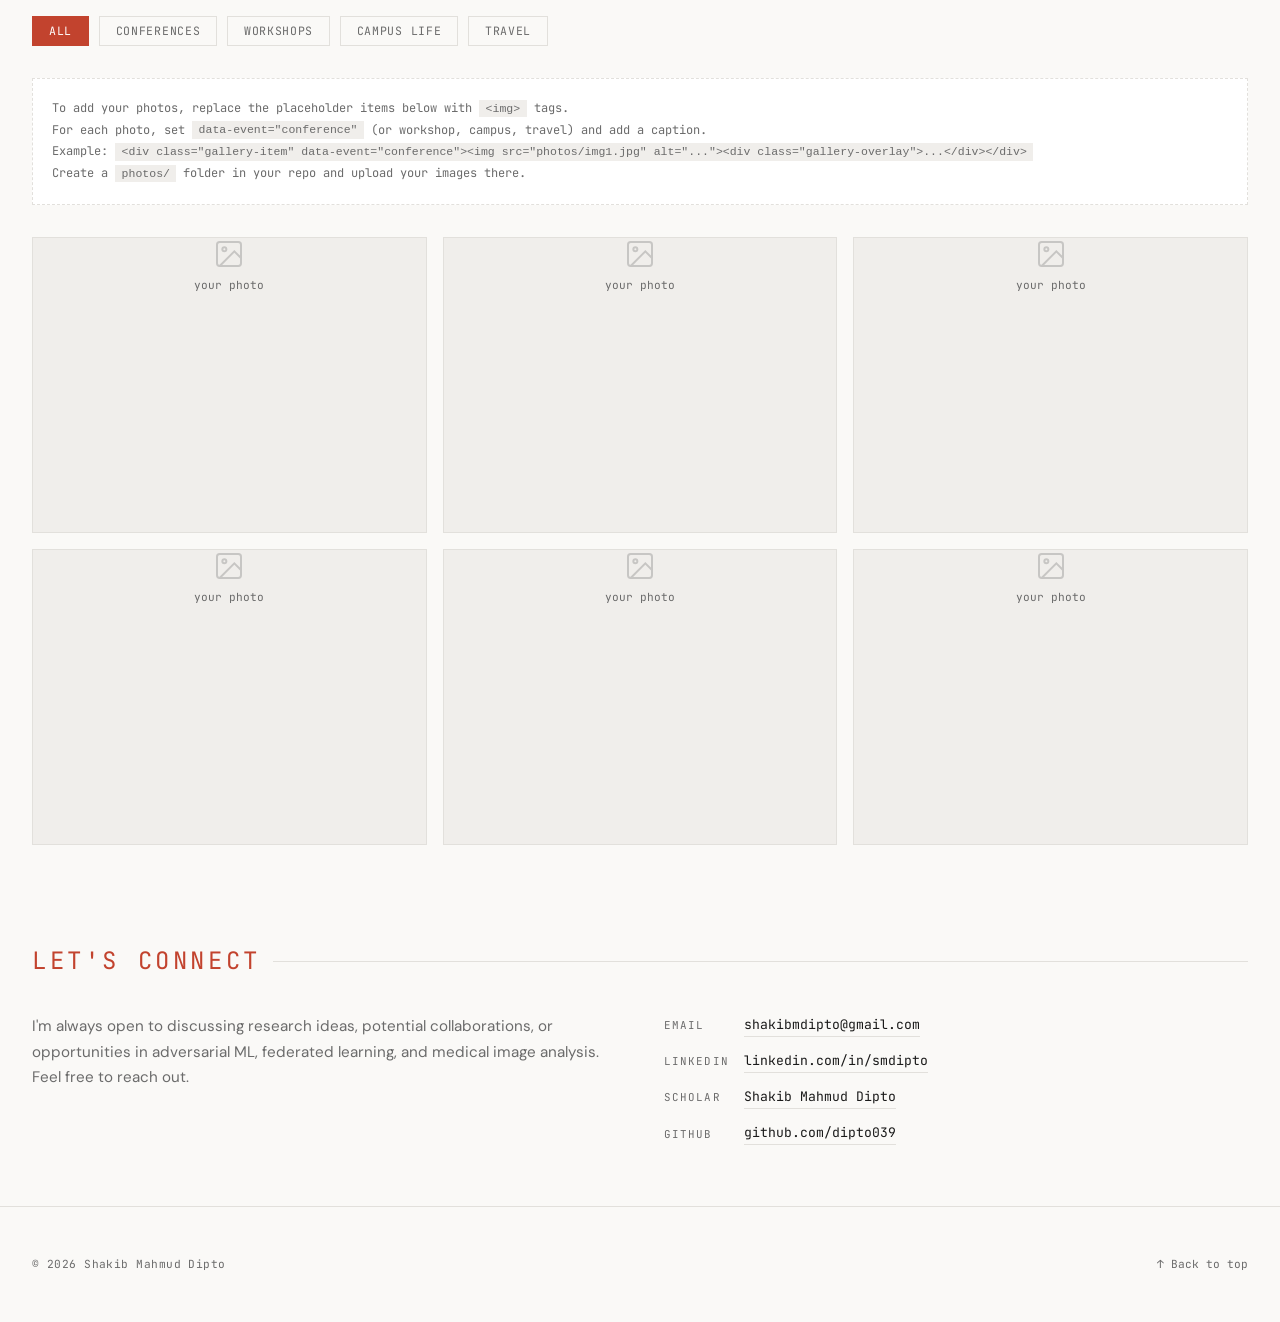
==== commit acf2995e: "Portfolio" ====
--- a/index.html
+++ b/index.html
@@ -30,9 +30,9 @@
 
 <!-- HERO -->
 <header class="hero" id="top">
-  <div class="hero-text fade-in">
-    <h1>Shakib Mahmud Dipto is a researcher studying <em>adversarial robustness</em> &amp; <em>federated learning</em>.</h1>
-    <p>Ph.D. student in Computer Science at Old Dominion University. Building trustworthy, interpretable, and privacy-preserving machine learning systems for healthcare and beyond.</p>
+  <div class="fade-in">
+    <h1>Engineering trust in an <em>adversarial world</em>.</h1>
+    <p><b>Shakib Mahmud Dipto</b> — Ph.D. student at the Department of Computer Science, Old Dominion University. I build trustworthy and privacy-preserving machine learning systems, with a focus on adversarial robustness, federated learning, and explainable AI for clinical applications.</p>
     <div class="hero-links">
       <a href="https://scholar.google.com/citations?user=tHqA-0QAAAAJ&hl=en" target="_blank">Google Scholar</a>
       <a href="https://github.com/dipto039" target="_blank">GitHub</a>
--- a/styles.css
+++ b/styles.css
@@ -27,6 +27,7 @@
   font-size: 16px;
   line-height: 1.7;
   -webkit-font-smoothing: antialiased;
+  overflow-x: hidden;
 }
 
 ::selection { background: var(--accent); color: white; }
@@ -42,7 +43,7 @@
 nav.scrolled { box-shadow: 0 1px 12px rgba(0,0,0,0.06); }
 
 nav .nav-inner {
-  max-width: 900px; margin: 0 auto; padding: 0 2rem;
+  max-width: 1400px; margin: 0 auto; padding: 0 2rem;
   display: flex; justify-content: space-between; align-items: center; height: 60px;
 }
 
@@ -83,22 +84,16 @@
 
 /* ── HERO ── */
 .hero {
-  max-width: 100%; margin: 0; padding: 0;
-  display: grid; grid-template-columns: 1fr 1fr;
-  min-height: auto; align-items: stretch;
-}
-
-.hero-text {
-  display: flex; flex-direction: column; justify-content: center;
-  max-width: 560px; margin-left: auto; margin-right: 0;
-  padding: 6rem 3rem 3rem 2rem;
+  max-width: 1400px; margin: 0 auto;
+  padding: 7rem 2rem 3rem;;
+  display: grid; grid-template-columns: 3fr 2fr; gap: 0; align-items: stretch;
 }
 
 .hero h1 {
   font-family: var(--serif); font-size: 2.8rem; font-weight: 700;
-  line-height: 1.2; letter-spacing: -0.03em;
-}
-.hero h1 em { font-style: italic; color: var(--accent); }
+  line-height: 1.2; letter-spacing: -0.03em; padding-right: 2rem;
+}
+.hero h1 em { color: var(--accent); }
 
 .hero p {
   margin-top: 1.5rem; font-size: 1.05rem; color: var(--muted);
@@ -114,15 +109,17 @@
 .hero-links a:hover { color: var(--accent); border-color: var(--accent); }
 
 .hero-photo {
+  width: 100%; height: 100%; min-height: 320px;
+  display: flex; align-items: center; justify-content: center;
+  font-family: var(--mono); font-size: 0.7rem; color: var(--muted);
   position: relative; overflow: hidden;
-  min-height: 380px;
 }
 .hero-photo img {
   width: 100%; height: 100%; object-fit: cover; object-position: center top;
 }
 
 /* ── SECTIONS ── */
-section { max-width: 900px; margin: 0 auto; padding: 3rem 2rem; }
+section { max-width: 1400px; margin: 0 auto; padding: 3rem 2rem; }
 
 .section-label {
   font-family: var(--mono); font-size: 1.5rem; text-transform: uppercase;
@@ -140,7 +137,7 @@
   letter-spacing: -0.02em; margin-bottom: 2rem;
 } */
 
-.divider { max-width: 900px; margin: 0 auto; padding: 0 2rem; height: 1px; background: var(--border); }
+.divider { max-width: 1400px; margin: 0 auto; padding: 0 2rem; height: 1px; background: var(--border); }
 
 /* ── RESEARCH ── */
 .research-grid { display: grid; grid-template-columns: 1fr 1fr; gap: 1.5rem; }
@@ -284,7 +281,7 @@
 
 /* ── FOOTER ── */
 footer {
-  max-width: 900px; margin: 0 auto; padding: 3rem 2rem;
+  max-width: 1400px; margin: 0 auto; padding: 3rem 2rem;
   border-top: 1px solid var(--border);
   display: flex; justify-content: space-between; align-items: center;
 }
@@ -458,13 +455,10 @@
   .menu-toggle { display: block; z-index: 210; }
 
   /* Hero */
-  .hero { grid-template-columns: 1fr; min-height: auto; }
-  .hero-text {
-    max-width: 100%; margin: 0; padding: 5rem 1.5rem 2rem;
-    order: 1;
-  }
-  .hero-photo { height: 280px; min-height: auto; order: 0; }
-  .hero h1 { font-size: 2rem; }
+  .hero { grid-template-columns: 1fr; padding: 8rem 1.5rem 4rem; }
+  .hero-photo { width: 100%; height: 300px; min-height: unset; order: -1; }
+  .hero-photo img { object-position: center 30%; }
+  .hero h1 { font-size: 2rem; padding-right: 0; }
 
   /* Sections */
   section { padding: 2.5rem 1.5rem; }
@@ -493,10 +487,10 @@
 
 /* ── RESPONSIVE — SMALL PHONE (≤480px) ── */
 @media (max-width: 480px) {
-  .hero-text { padding: 5rem 1rem 1.5rem; }
+  .hero { padding: 7rem 1rem 3rem; }
   .hero h1 { font-size: 1.6rem; }
   .hero p { font-size: 0.95rem; }
-  .hero-photo { height: 220px; }
+  .hero-photo { height: 200px; }
   .hero-links { gap: 0.8rem; }
   .hero-links a { font-size: 0.72rem; }
   nav .nav-inner { padding: 0 1rem; }
